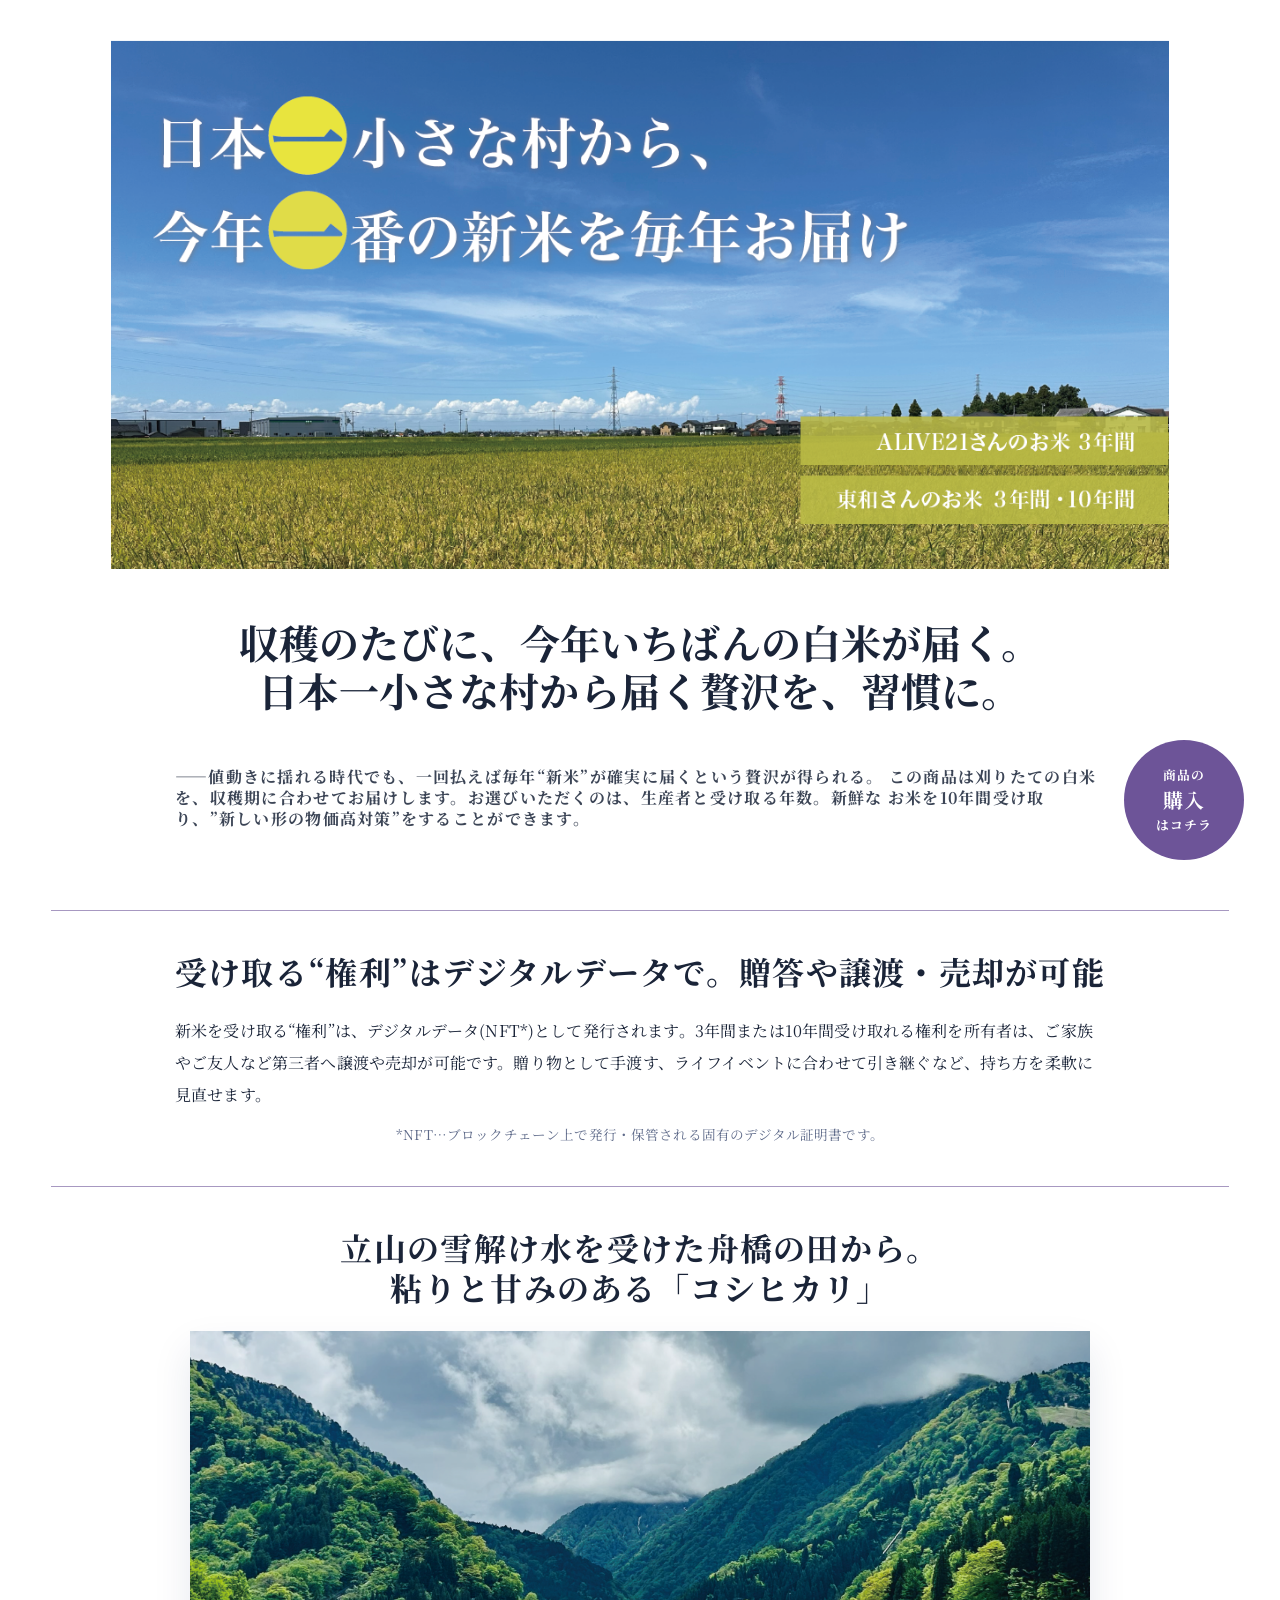
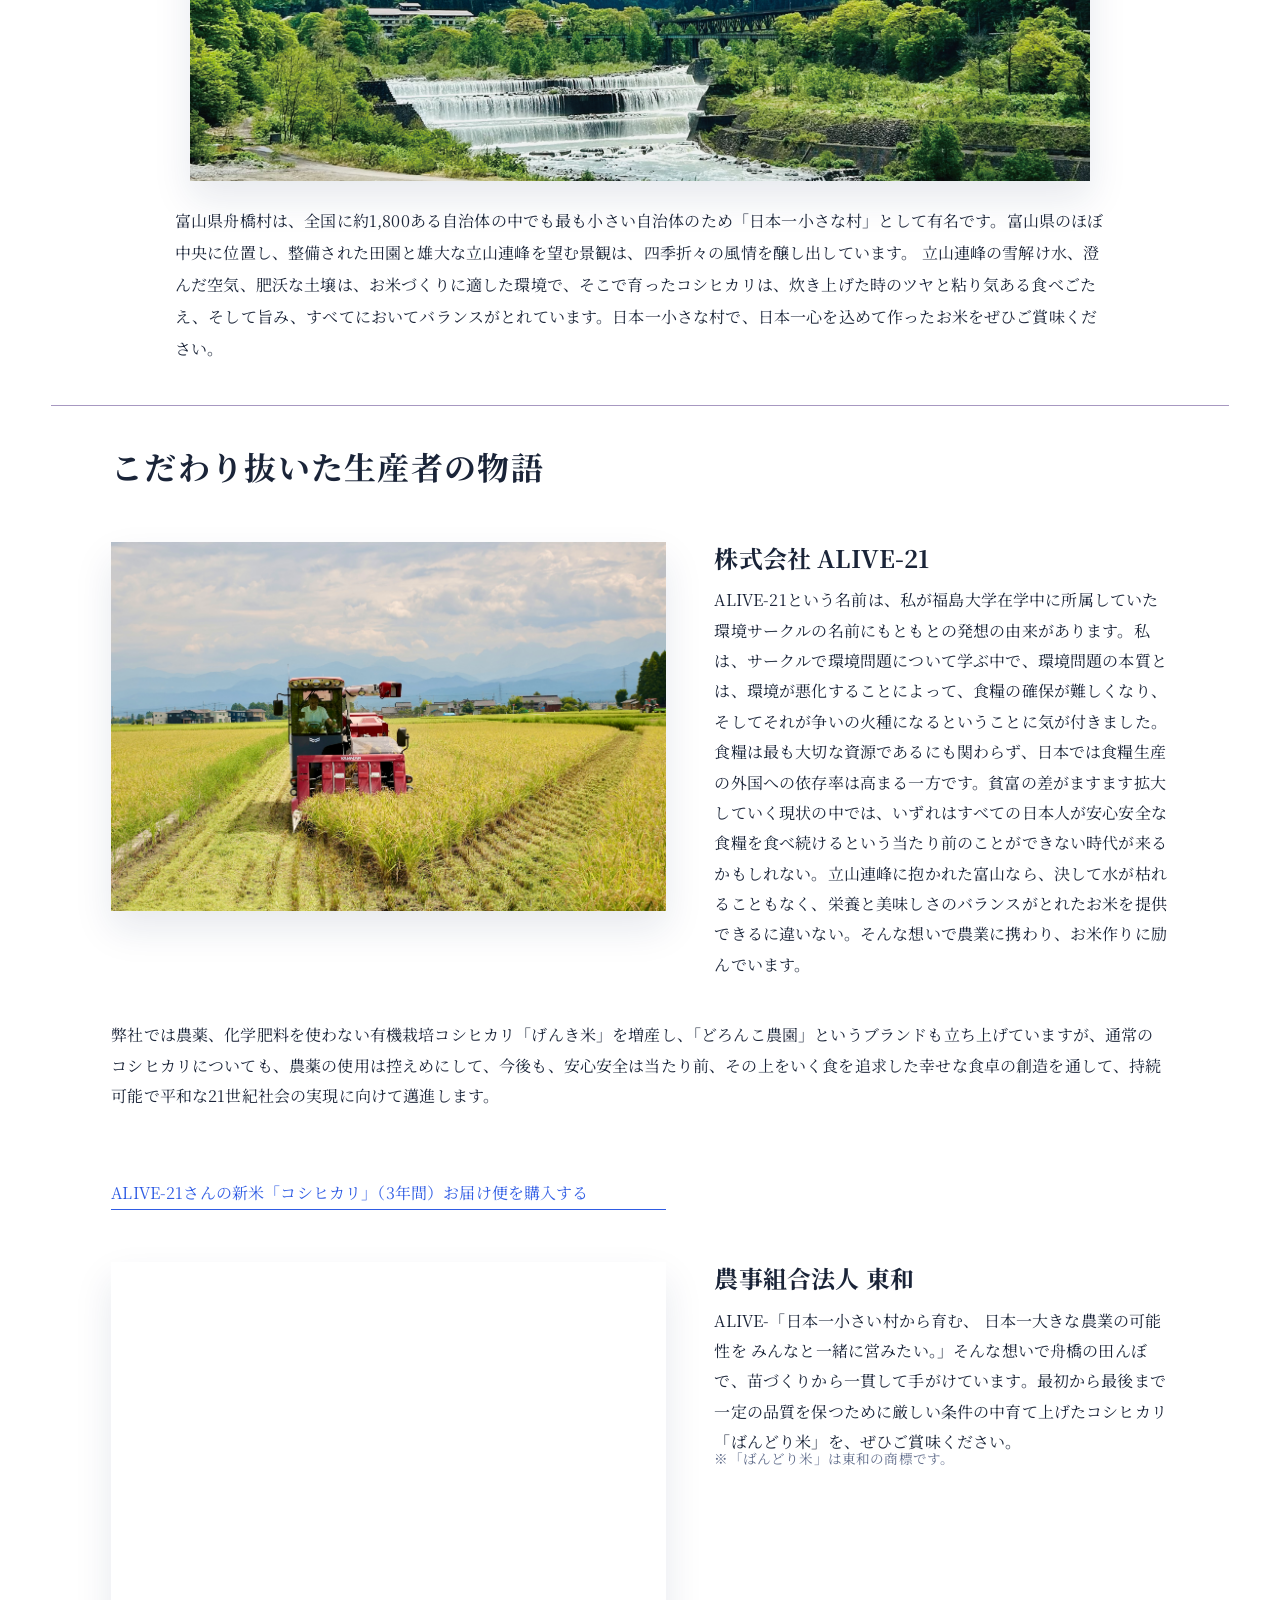
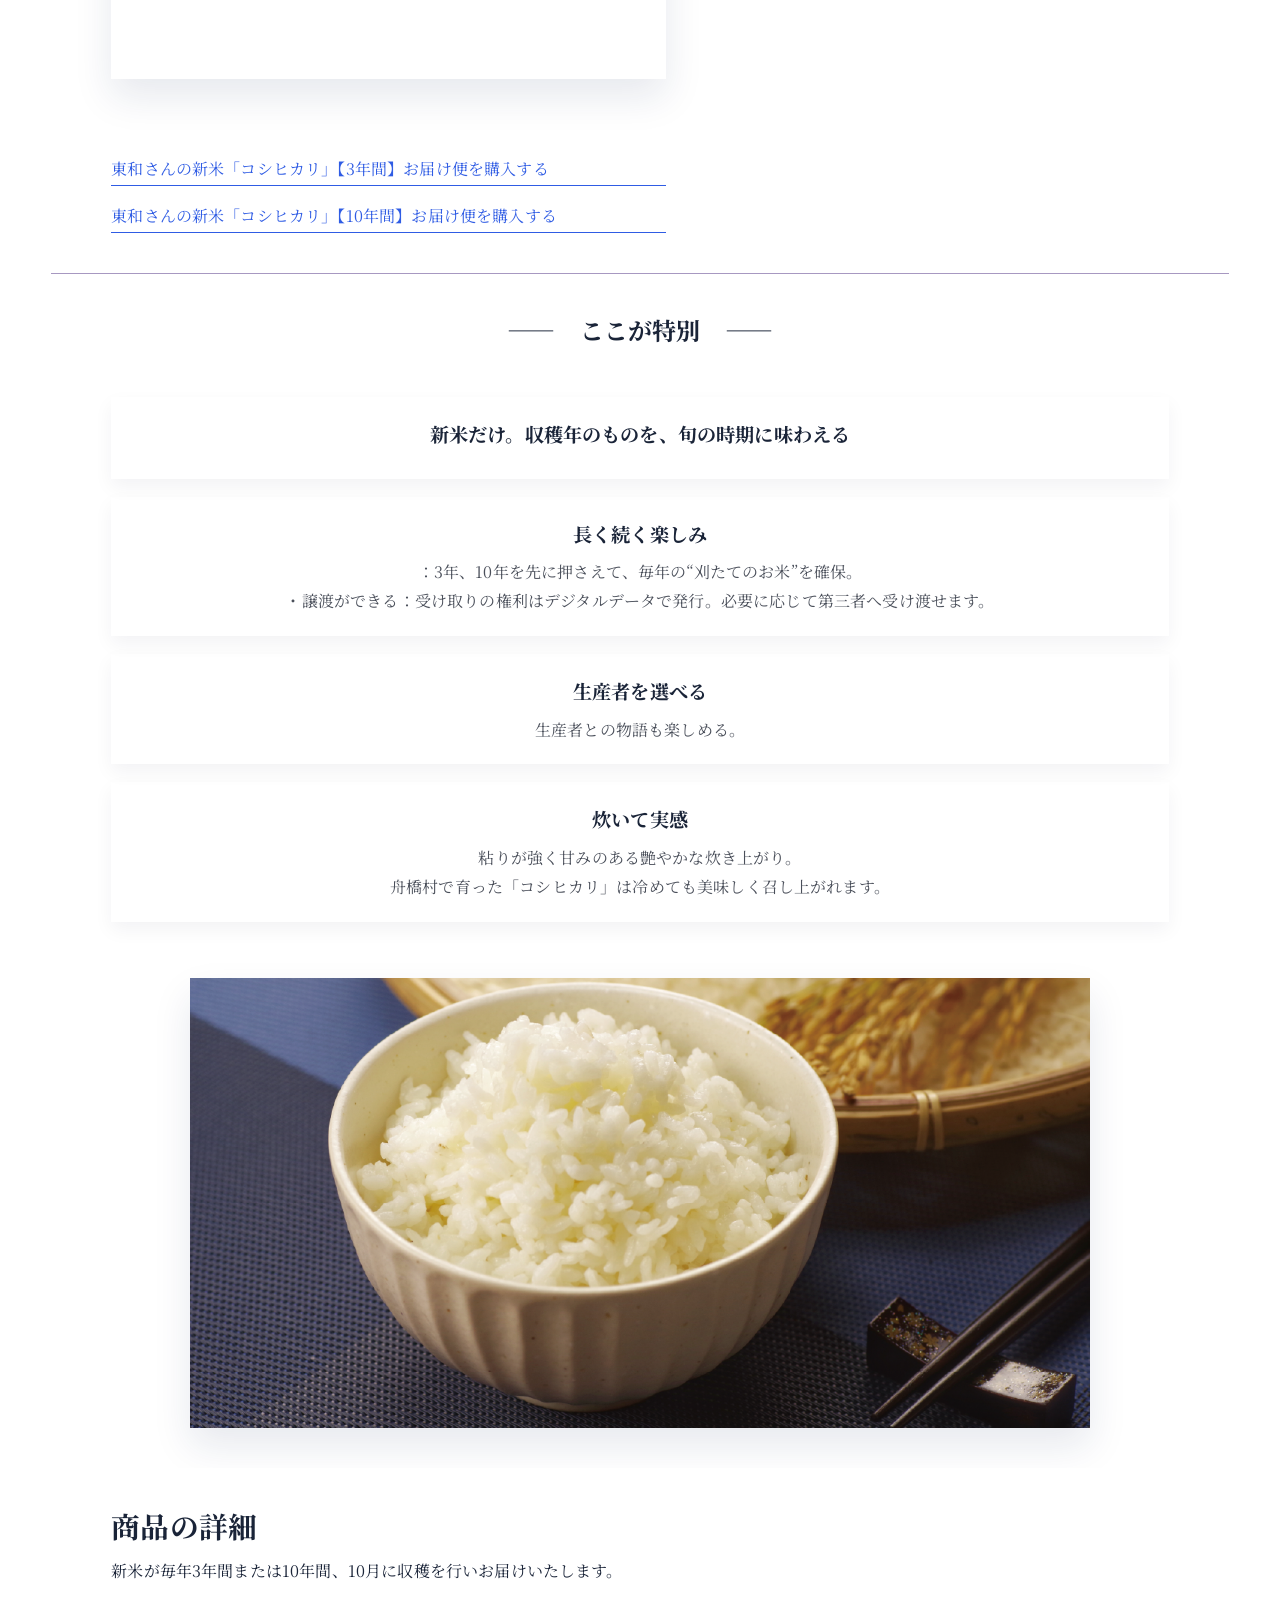
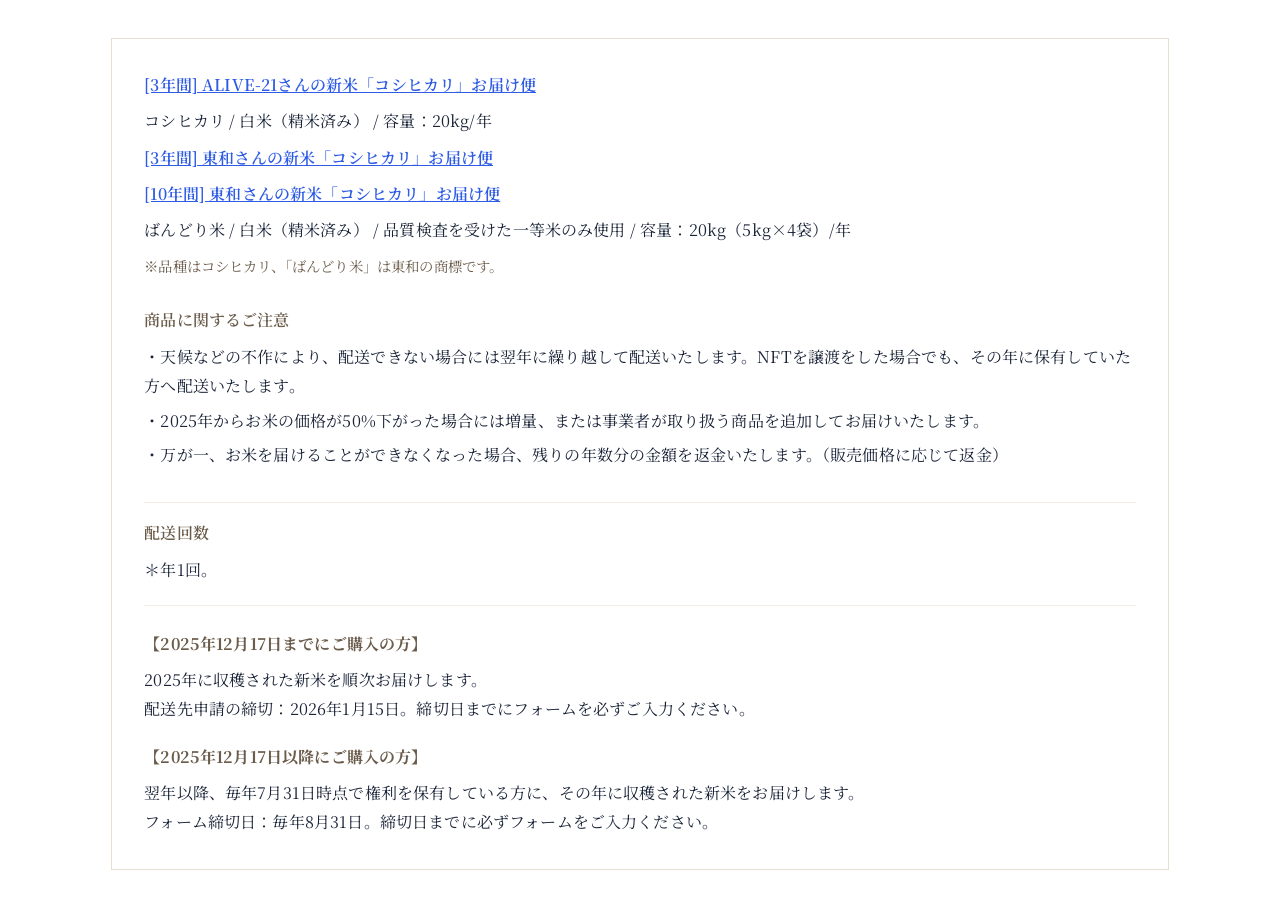
==== index.html @ 54821b7c "minor-change" ====
<!doctype html>
<html lang="ja">
  <head>
    <meta charset="utf-8" />
    <meta name="viewport" content="width=device-width, initial-scale=1" />
    <title>舟橋村-新米の定期配送便</title>
    <meta name="description" content="舟橋村-新米の定期配送便" />
    <link rel="preload" href="./script_funahashi.css" as="style" />
    <link rel="stylesheet" href="./styles_funahashi.css" />
    <link href="https://fonts.googleapis.com/css2?family=Noto+Serif+JP&display=swap" rel="stylesheet" />
    <link rel="icon" href="./assets/images/logo01.png" />
  </head>
  <body class="no-js">

    <main id="top">

      <section id="section-cases" class="section section--mosaic reveal" data-section-title="テキスト" data-reveal>
        <div class="container">
          <article class="mosaic__item mosaic__item--wide reveal" data-reveal>
            <div class="placeholder">
              <img src="./images/funahashi001.png" alt="舞台の心臓部「せり」に乗る、唯一無二の体験" loading="lazy" decoding="async" />
            </div>
            <div class="mosaic__body">
              <h2 class="top__title section__title--center">収穫のたびに、今年いちばんの白米が届く。<br>日本一小さな村から届く贅沢を、習慣に。</h2>
            </div>
          </article>

          <div class="section__head section__head--bridge">
            <h3 class="mosaic__title mosaic__title--left">——値動きに揺れる時代でも、一回払えば毎年“新米”が確実に届くという贅沢が得られる。
              この商品は刈りたての白米を、収穫期に合わせてお届けします。お選びいただくのは、生産者と受け取る年数。新鮮な
              お米を10年間受け取り、”新しい形の物価高対策”をすることができます。</h3>
          </div>

        </div>
      </section>

      <section id="section-heritage" class="section section--heritage reveal" data-section-title="舟橋村-新米の定期配送便" data-reveal>
        <div class="container heritage">
          <h2 class="heritage__title">受け取る“権利”はデジタルデータで。贈答や譲渡・売却が可能</h2>
          <p class="heritage__description">
            新米を受け取る“権利”は、デジタルデータ(NFT*)として発行されます。3年間または10年間受け取れる権利を所有者は、ご家族やご友人など第三者へ譲渡や売却が可能です。贈り物として手渡す、ライフイベントに合わせて引き継ぐなど、持ち方を柔軟に見直せます。
          </p>
          <p class="heritage__note">*NFT…ブロックチェーン上で発行・保管される固有のデジタル証明書です。</p>
        </div>
      </section>

      <section id="section-heritage-experience" class="section section--heritage reveal" data-section-title="舟橋村-新米の定期配送便" data-reveal>
        <div class="container heritage">
          <h2 class="heritage__title">立山の雪解け水を受けた舟橋の田から。<br>粘りと甘みのある「コシヒカリ」</h2>
          <figure class="heritage__figure">
            <img src="./images/funahashi002.png" alt="舟橋村-新米の定期配送便" loading="lazy" decoding="async" />
          </figure>
          <p class="heritage__description">
            富山県舟橋村は、全国に約1,800ある自治体の中でも最も小さい自治体のため「日本一小さな村」として有名です。富山県のほぼ中央に位置し、整備された田園と雄大な立山連峰を望む景観は、四季折々の風情を醸し出しています。
            立山連峰の雪解け水、澄んだ空気、肥沃な土壌は、お米づくりに適した環境で、そこで育ったコシヒカリは、炊き上げた時のツヤと粘り気ある食べごたえ、そして旨み、すべてにおいてバランスがとれています。日本一小さな村で、日本一心を込めて作ったお米をぜひご賞味ください。
          </p>
        </div>
      </section>

      <section id="section-heritage-visual" class="section section--heritage section--heritage-producer reveal" data-section-title="舟橋村-新米の定期配送便" data-reveal>
        <div class="container heritage producer-story">
          <h2 class="heritage__title producer-story__title">こだわり抜いた生産者の物語</h2>
          <div class="producer-story__columns">
            <figure class="producer-story__media">
              <img src="./images/funahashi004.jpg" alt="舟橋村-新米の定期配送便" loading="lazy" decoding="async" />
            </figure>
            <div class="producer-story__aside">
              <h3 class="producer-story__brand">株式会社 ALIVE-21</h3>
              <p class="producer-story__lead">
                ALIVE-21という名前は、私が福島大学在学中に所属していた環境サークルの名前にもともとの発想の由来があります。私は、サークルで環境問題について学ぶ中で、環境問題の本質とは、環境が悪化することによって、食糧の確保が難しくなり、そしてそれが争いの火種になるということに気が付きました。食糧は最も大切な資源であるにも関わらず、日本では食糧生産の外国への依存率は高まる一方です。貧富の差がますます拡大していく現状の中では、いずれはすべての日本人が安心安全な食糧を食べ続けるという当たり前のことができない時代が来るかもしれない。立山連峰に抱かれた富山なら、決して水が枯れることもなく、栄養と美味しさのバランスがとれたお米を提供できるに違いない。そんな想いで農業に携わり、お米作りに励んでいます。
              </p>
            </div>
          </div>
          <p class="producer-story__text">
            弊社では農薬、化学肥料を使わない有機栽培コシヒカリ「げんき米」を増産し、「どろんこ農園」というブランドも立ち上げていますが、通常のコシヒカリについても、農薬の使用は控えめにして、今後も、安心安全は当たり前、その上をいく食を追求した幸せな食卓の創造を通して、持続可能で平和な21世紀社会の実現に向けて邁進します。
          </p>
          <div class="producer-story__actions">
            <a class="producer-story__cta-first" href="#section-purchase">ALIVE-21さんの新米「コシヒカリ」（3年間）お届け便を購入する</a>
          </div>
          <div class="producer-story__columns__second">
            <figure class="producer-story__media">
              <img src="./images/funahashi005.jpg" alt="舟橋村-新米の定期配送便" loading="lazy" decoding="async" />
            </figure>
            <div class="producer-story__aside ">
              <h3 class="producer-story__brand">農事組合法人 東和</h3>
              <p class="producer-story__lead">
                ALIVE-「日本一小さい村から育む、 日本一大きな農業の可能性を みんなと一緒に営みたい。」そんな想いで舟橋の田んぼで、苗づくりから一貫して手がけています。最初から最後まで一定の品質を保つために厳しい条件の中育て上げたコシヒカリ「ばんどり米」を、ぜひご賞味ください。
              </p>
              <p class="producer-story__text heritage__note">※「ばんどり米」は東和の商標です。</p>
            </div>
            <div class="producer-story__actions">
              <a class="producer-story__cta" href="#section-purchase">東和さんの新米「コシヒカリ」【3年間】お届け便を購入する</a>
              <a class="producer-story__cta" href="#section-purchase">東和さんの新米「コシヒカリ」【10年間】お届け便を購入する</a>
            </div>
          </div>
        </div>
        
      </section>

      <section id="section-commentary" class="section section--commentary reveal" data-section-title="スペシャルコメント" data-reveal>
        <div class="container commentary">
          <h3 class="commentary__subtitle">——　ここが特別　——</h3>
          <div class="feature-list">
            <article class="feature-card">
              <h4 class="feature-card__title">新米だけ。収穫年のものを、旬の時期に味わえる</h4>
            </article>
            <article class="feature-card">
              <h4 class="feature-card__title">長く続く楽しみ</h4>
              <p class="feature-card__text">：3年、10年を先に押さえて、毎年の“刈たてのお米”を確保。</p>
              <p class="feature-card__text">・譲渡ができる：受け取りの権利はデジタルデータで発行。必要に応じて第三者へ受け渡せます。</p>
            </article>
            <article class="feature-card">
              <h4 class="feature-card__title">生産者を選べる</h4>
              <p class="feature-card__text">生産者との物語も楽しめる。</p>
            </article>
            <article class="feature-card">
              <h4 class="feature-card__title">炊いて実感</h4>
              <p class="feature-card__text">粘りが強く甘みのある艶やかな炊き上がり。</p>
              <p class="feature-card__text">舟橋村で育った「コシヒカリ」は冷めても美味しく召し上がれます。</p>
            </article>
          </div>
          <div class="commentary__visual">
            <figure class="heritage__figure heritage__figure--centered">
              <img src="./images/funahashi003.png" alt="舟橋村-新米の定期配送便" loading="lazy" decoding="async" />
            </figure>
          </div>
        </div>
      </section>

      <section id="section-details" class="section section--details reveal" data-section-title="商品の詳細" data-reveal>
        <div class="container details">
          <header class="details__header">
            <h2 class="details__title">商品の詳細</h2>
            <p class="details__lead">新米が毎年3年間または10年間、10月に収穫を行いお届けいたします。</p>
          </header>

          <section class="details__panel">
            <div class="details-products__links">
              <a class="details-products__link" href="#section-purchase">[3年間] ALIVE-21さんの新米「コシヒカリ」お届け便</a>
              <p class="details__copy">コシヒカリ / 白米（精米済み） / 容量：20kg/年</p>

              <a class="details-products__link" href="#section-purchase">[3年間] 東和さんの新米「コシヒカリ」お届け便</a>
              <a class="details-products__link" href="#section-purchase">[10年間] 東和さんの新米「コシヒカリ」お届け便</a>
              <p class="details__copy">ばんどり米 / 白米（精米済み） / 品質検査を受けた一等米のみ使用 / 容量：20kg（5kg×4袋）/年</p>
              <p class="details__footnote">※品種はコシヒカリ、「ばんどり米」は東和の商標です。</p>
            </div>


            <div class="details__notes">
              <h3 class="details__subtitle">商品に関するご注意</h3>
              <ul class="details__note-list">
                <li>・天候などの不作により、配送できない場合には翌年に繰り越して配送いたします。NFTを譲渡をした場合でも、その年に保有していた方へ配送いたします。</li>
                <li>・2025年からお米の価格が50%下がった場合には増量、または事業者が取り扱う商品を追加してお届けいたします。</li>
                <li>・万が一、お米を届けることができなくなった場合、残りの年数分の金額を返金いたします。（販売価格に応じて返金）</li>
              </ul>
            </div>

            <div class="details__shipping">
              <h3 class="details__subtitle">配送回数</h3>
              <p class="details__copy">＊年1回。</p>
            </div>

            <div class="details__timelines">
              <article class="details__timeline">
                <h4>【2025年12月17日までにご購入の方】</h4>
                <p class="details__copy">2025年に収穫された新米を順次お届けします。</p>
                <p class="details__copy">配送先申請の締切：2026年1月15日。締切日までにフォームを必ずご入力ください。</p>
              </article>
              <article class="details__timeline">
                <h4>【2025年12月17日以降にご購入の方】</h4>
                <p class="details__copy">翌年以降、毎年7月31日時点で権利を保有している方に、その年に収穫された新米をお届けします。</p>
                <p class="details__copy">フォーム締切日：毎年8月31日。締切日までに必ずフォームをご入力ください。</p>
              </article>
            </div>
          </section>
        </div>
      </section>

      
    </main>

    <a class="purchase-fab" href="#section-purchase" aria-label="購入フォームへ移動">
      <span class="purchase-fab__label">
        <span class="purchase-fab__line">商品の</span>
        <span class="purchase-fab__main">購入</span>
        <span class="purchase-fab__line">はコチラ</span>
      </span>
    </a>


    <script src="./script_funahashi.js" defer></script>
  </body>
</html>
---- styles_funahashi.css ----
:root {
  --font-sans: "Inter", "Noto Sans JP", "Hiragino Kaku Gothic ProN", "Yu Gothic", sans-serif;
  --max-width: min(1180px, 92vw);
  --color-bg: #ffffff;
  --color-surface: #ffffff;
  --color-panel: #edf1ff;
  --color-text: #1a2438;
  --color-muted: #5f6b8a;
  --color-line: #dfe3f4;
  --color-accent: #2f5ce4;
  --color-accent-soft: #e2e9ff;
  /* --radius-lg: 24px;
  --radius-md: 18px;
  --radius-sm: 12px; */
  --shadow-sm: 0 20px 44px rgba(23, 40, 92, 0.08);
  --shadow-xs: 0 10px 24px rgba(23, 40, 92, 0.06);
  --transition: 0.25s ease;
}

* {
  box-sizing: border-box;
}

html,
body {
  height: 100%;
}

body {
  margin: 0;
  font-family: "Noto Serif JP", serif;
  color: var(--color-text);
  background: var(--color-bg);
  letter-spacing: 0.01em;
  line-height: 1.75;
  -webkit-font-smoothing: antialiased;
  -moz-osx-font-smoothing: grayscale;
}

h2 {
  font-size: 2rem;
  line-height: 1.25;
}

.top__title {
  font-size: 2.5rem;
  line-height: 1.2;
  text-align: center;
}

@media (max-width: 640px) {
  h2 {
    font-size: 1.75rem;
  }
  .top__title {
    font-size: 1.75rem;
  }

  .heritage__description {
    font-size: 0.95rem;
  }
}

h3 {
  font-size: 1.25rem;
  line-height: 1.3;
}

a {
  color: inherit;
  text-decoration: none;
}

img {
  max-width: 100%;
  display: block;
}

figure {
  margin: 0;
}

ul {
  margin: 0;
  padding: 0;
  list-style: none;
}

.container {
  width: var(--max-width);
  margin-inline: auto;
  padding-block: 28px;
  padding-inline: clamp(16px, 3vw, 24px);
  background-color: #ffffff;
}

.section--heritage .container {
  display: flex;
  flex-direction: column;
  align-items: center;
  gap: 24px;
  text-align: center;
}

.section--heritage-producer .container {
  align-items: stretch;
  text-align: left;
}

.heritage__title {
  margin: 0;
  font-size: 2rem;
  letter-spacing: 0.04em;
}

.heritage__figure {
  width: min(900px, 100%);
  box-shadow: 0 18px 36px rgba(23, 40, 92, 0.1);
}

.heritage__figure--centered {
  margin-inline: auto;
}

.heritage__figure--small {
  width: min(600px, 100%);
}

.heritage__figure img {
  width: 100%;
}

.heritage__description {
  max-width: 930px;
  margin: 0 auto;
  font-size: 1rem;
  line-height: 2;
  text-align: left;
}

.heritage__note {
  max-width: 780px;
  margin: -12px auto 0;
  font-size: 0.85rem;
  line-height: 1.7;
  color: var(--color-muted);
  text-align: left;
}

.producer-story {
  padding-block: clamp(32px, 5vw, 60px);
}

.producer-story__title {
  margin: 0 0 clamp(18px, 3vw, 32px);
  text-align: left;
}

.producer-story__columns {
  display: grid;
  grid-template-columns: minmax(360px, 0.55fr) minmax(320px, 0.45fr);
  gap: clamp(24px, 4vw, 48px);
  align-items: start;
}
.producer-story__columns__second {
  display: grid;
  grid-template-columns: minmax(360px, 0.55fr) minmax(320px, 0.45fr);
  gap: clamp(24px, 4vw, 48px);
  align-items: start;
  margin-top: 28px;
}

.producer-story__media img {
  width: 100%;
  height: auto;
  object-fit: cover;
  box-shadow: 0 18px 36px rgba(23, 40, 92, 0.1);
}

.producer-story__aside {
  text-align: left;
}

.producer-story__brand {
  margin: 0 0 12px;
  font-size: 1.5rem;
}

.producer-story__lead {
  margin: 0;
  line-height: 1.9;
}

.producer-story__actions {
  display: flex;
  flex-direction: column;
  gap: 12px;
  margin-top: clamp(16px, 4vw, 24px);
}

.producer-story__text {
  line-height: 1.9;
}

.producer-story__cta {
  display: inline-flex;
  gap: 4px;
  align-items: center;
  margin-top: 4px;
  font-size: 1rem;
  color: var(--color-accent);
  border-bottom: 1px solid currentColor;
  padding-bottom: 2px;
  transition: opacity var(--transition);
}
.producer-story__cta-first {
  display: inline-flex;
  gap: 4px;
  width: 52.5%;
  align-items: center;
  margin-top: 4px;
  font-size: 1rem;
  color: var(--color-accent);
  border-bottom: 1px solid currentColor;
  padding-bottom: 2px;
  transition: opacity var(--transition);
}

.producer-story__cta:hover {
  opacity: 0.7;
}


@media (max-width: 640px) {
  .heritage__title {
    font-size: 1.25rem;
  }
  .heritage__title br {
    display: none;
  }
  .producer-story__cta-first{
    width: 100%;
  }
}

@media (max-width: 900px) {
  .producer-story__columns {
    grid-template-columns: 1fr;
  }
  .producer-story__columns__second {
    grid-template-columns: 1fr;
  }

  .producer-story__title {
    margin-bottom: clamp(16px, 4vw, 24px);
  }
}

.section--commentary .container {
  background: #f6f1eb;
}
.commentary-wrap {
  display: flex;
  flex-direction: column;
  gap: clamp(24px, 4vw, 40px);
  padding: clamp(24px, 4vw, 40px);
  margin: 0 auto;
}

.commentary {
  display: flex;
  flex-direction: column;
  gap: 32px;
  padding: 40px 32px;
}

.commentary__highlight,
.commentary__features {
  background-color: #F2F2F2;
}

.commentary__highlight {
  display: grid;
  grid-template-columns: minmax(180px, 260px) 1fr;
  gap: clamp(20px, 4vw, 40px);
  padding: clamp(20px, 4vw, 32px);
  align-items: center;
}

.commentary__media img {
  width: 100%;
  object-fit: cover;
}

.commentary__title {
  margin: 0 0 12px;
  font-size: 1.5rem;
}

.commentary__text {
  margin: 0;
  line-height: 1.9;
}

.commentary__subtitle {
  margin: 0 0 20px;
  font-size: 1.5rem;
  text-align: center;
}

.feature-list {
  display: grid;
  gap: 18px;
}

.feature-card {
  padding: 20px;
  text-align: center;
  box-shadow: 0 8px 18px rgba(19, 29, 51, 0.05);
}

.feature-card__title {
  margin: 0 0 8px;
  font-size: 1.2rem;
}

.feature-card__text {
  margin: 0;
  color: #4a4f5a;
  line-height: 1.8;
}

.feature-note {
  margin: 20px 0 0;
  font-size: 0.9rem;
  color: #666977;
  text-align: center;
}

.commentary__visual {
  display: flex;
  justify-content: center;
  padding-top: clamp(16px, 3vw, 24px);
}

@media (max-width: 768px) {
  .commentary__highlight {
    grid-template-columns: 1fr;
  }
}

.section--details .container {
  background: #fefcf8;
}

.details {
  display: flex;
  flex-direction: column;
  gap: 32px;
  padding: clamp(24px, 4vw, 40px);
}

.details__header {
  padding-bottom: 20px;
}

.details__title {
  margin: 0 0 12px;
  font-size: 1.8rem;
}

.details__lead {
  margin: 0;
  line-height: 1.9;
  color: #1a2438;
}

.details__panel {
  border: 1px solid #e7dfd1;
  padding: clamp(20px, 4vw, 32px);
}

.details-products {
  border: 1px solid #e7dfd1;
  background: #ffffff;
  padding: clamp(16px, 3vw, 28px);
  display: flex;
  flex-direction: column;
  gap: 16px;
}

.details-products__links {
  display: flex;
  flex-direction: column;
  gap: 8px;
}

.details-products__link {
  color: var(--color-accent);
  font-weight: 600;
  text-decoration: underline;
}

.details-products__meta {
  display: flex;
  flex-direction: column;
  gap: 4px;
  line-height: 1.8;
}

.details__copy {
  margin: 0;
  color: #1a2438;
  line-height: 1.8;
}

.details__footnote {
  margin: 0;
  font-size: 0.9rem;
  color: #6b5c4b;
}

.details-list {
  margin: 0;
  padding: 0;
  display: flex;
  flex-direction: column;
  gap: 12px;
}

.details-list__row {
  display: grid;
  grid-template-columns: 180px 1fr;
  gap: 16px;
  padding-bottom: 12px;
  border-bottom: 1px solid #f3ede3;
}

.details-list__row:last-child {
  border-bottom: none;
  padding-bottom: 0;
}

.details-list__row dt {
  font-weight: 600;
  color: #6b5c4b;
}

.details-list__row dd {
  margin: 0;
  line-height: 1.8;
}

.details__notes {
  padding: clamp(20px, 4vw, 32px) 0;
}



.details__subtitle {
  margin: 0 0 12px;
  font-size: 1rem;
  font-weight: 600;
  color: #6b5c4b;
}

.details__note-list {
  margin: 0;
  color: #1a2438;
  line-height: 1.8;
}

.details__note-list li + li {
  margin-top: 6px;
}

.details__shipping {
  padding: clamp(12px, 3vw, 20px) 0;
  border-top: 1px solid #f3ede3;
}

.details__timelines {
  display: flex;
  flex-direction: column;
  gap: 20px;
  border-top: 1px solid #f3ede3;
  padding-top: clamp(16px, 3vw, 24px);
}



.details__timeline h4 {
  margin: 0 0 8px;
  font-size: 1rem;
  color: #6b5c4b;
}

@media (max-width: 640px) {
  .details-list__row {
    grid-template-columns: 1fr;
  }

  .commentary__title {
    font-size: 1.25rem;
  }
}

.sr-only {
  position: absolute;
  width: 1px;
  height: 1px;
  padding: 0;
  margin: -1px;
  overflow: hidden;
  clip: rect(0, 0, 0, 0);
  border: 0;
}

/* Header */
.site-header {
  position: static;
  z-index: 40;
}

.fh-header {
  position: relative;
  display: flex;
  justify-content: center;
  align-items: stretch;
  background: #ffffff;
  border-bottom: 1px solid rgba(109, 84, 152, 0.6);
  height: 116px;
  padding-block: 0;
  overflow: hidden;
}

.fh-header__decor {
  position: absolute;
  top: 0;
  bottom: 0;
  width: clamp(120px, 18vw, 220px);
  background: url("./images/TOP-pc.png") center / cover no-repeat;
  pointer-events: none;
  z-index: 0;
}

.fh-header__decor--left {
  left: 0;
  background: linear-gradient(to right, #ffffff 0%, rgba(255, 255, 255, 0) 68%), url("./images/TOP-pc.png") center / cover no-repeat;
}

.fh-header__decor--right {
  right: 0;
  transform: scaleX(-1);
}

.fh-header__inner {
  position: relative;
  z-index: 1;
  width: min(960px, 92vw);
  background: #ffffff;
  display: flex;
  flex-direction: column;
  align-items: center;
  justify-content: space-between;
  gap: 12px;
  /* padding: 18px clamp(32px, 6vw, 72px); */
}

.fh-header__top {
  width: 100%;
  display: grid;
  grid-template-columns: minmax(44px, 1fr) auto minmax(44px, 1fr);
  align-items: center;
  gap: 18px;
}

.fh-header__search {
  justify-self: start;
  width: 44px;
  height: 44px;
  border: none;
  border-radius: 50%;
  background: transparent;
  display: inline-flex;
  align-items: center;
  justify-content: center;
  cursor: pointer;
  transition: background 0.3s ease;
}

.fh-header__search:hover,
.fh-header__search:focus-visible {
  background: rgba(19, 29, 51, 0.08);
}

.fh-header__search-icon {
  width: 20px;
  height: 20px;
  fill: #131d33;
}

.fh-header__brand {
  justify-self: center;
  text-decoration: none;
}

.fh-header__brand-text {
  font-family: "Playfair Display", "Times New Roman", serif;
  font-size: clamp(24px, 4vw, 36px);
  letter-spacing: 0.18em;
  color: #131d33;
}

.fh-header__actions {
  justify-self: end;
  display: inline-flex;
  align-items: center;
  gap: clamp(18px, 4vw, 32px);
  font-size: 14px;
  color: rgba(19, 29, 51, 0.8);
}

.fh-header__action {
  display: inline-flex;
  align-items: center;
  gap: 8px;
  position: relative;
  transition: color 0.3s ease;
}

.fh-header__action:hover,
.fh-header__action:focus-visible {
  color: #131d33;
}

.fh-header__icon {
  width: 18px;
  height: 18px;
  display: inline-flex;
  align-items: center;
  justify-content: center;
  font-size: 14px;
  line-height: 1;
  fill: currentColor;
}

.fh-header__nav {
  width: 100%;
  display: flex;
  justify-content: center;
  align-items: center;
  gap: clamp(24px, 5vw, 48px);
  font-size: 14px;
  letter-spacing: 0.12em;
}

.fh-header__link {
  position: relative;
  padding-block: 4px;
  color: rgba(19, 29, 51, 0.75);
  transition: color 0.3s ease;
}

.fh-header__link::after {
  content: "";
  position: absolute;
  left: 0;
  bottom: 0;
  width: 100%;
  height: 1px;
  background: currentColor;
  transform: scaleX(0);
  transform-origin: center;
  transition: transform 0.3s ease;
}

.fh-header__link:hover,
.fh-header__link:focus-visible {
  color: #131d33;
}

.fh-header__link:hover::after,
.fh-header__link:focus-visible::after {
  transform: scaleX(1);
}

@media (max-width: 960px) {
  .fh-header__decor {
    width: clamp(96px, 20vw, 160px);
  }
}

@media (max-width: 768px) {
  .fh-header {
    height: auto;
    padding-block: 12px;
  }

  .fh-header__decor {
    display: none;
  }

  .fh-header__inner {
    width: min(100%, 94vw);
    padding: 16px 20px;
    gap: 12px;
  }

  .fh-header__top {
    grid-template-columns: auto 1fr;
    grid-template-rows: auto auto;
    row-gap: 12px;
  }

  .fh-header__brand {
    grid-column: 1 / -1;
    justify-self: center;
  }

  .fh-header__actions {
    justify-self: end;
    gap: 12px;
    font-size: 13px;
  }

  .fh-header__nav {
    flex-wrap: wrap;
    gap: 16px;
    font-size: 13px;
  }
}

/* Hero */
.hero {
  background: var(--color-surface);
  border-bottom: 1px solid rgba(109, 84, 152, 0.6);
}

.hero__inner {
  display: grid;
  gap: clamp(32px, 7vw, 64px);
  align-items: center;
  grid-template-columns: repeat(auto-fit, minmax(280px, 1fr));
  padding-block: clamp(72px, 18vw, 124px);
}

.hero__media {
  margin: 0;
  display: flex;
  justify-content: center;
}

.hero__media img {
  width: min(100%, 420px);
  aspect-ratio: 1;
  object-fit: cover;
  border-radius: var(--radius-lg);
  box-shadow: var(--shadow-sm);
  background: #fff;
}

.hero__content {
  max-width: 520px;
  display: grid;
  gap: 20px;
  align-content: start;
  justify-items: start;
}

.hero__eyebrow {
  display: inline-flex;
  align-items: center;
  gap: 6px;
  width: max-content;
  padding: 6px 14px;
  border-radius: 999px;
  background: rgba(47, 92, 228, 0.12);
  color: var(--color-accent);
  font-weight: 600;
  font-size: 12px;
  letter-spacing: 0.1em;
}

.hero__title {
  margin: 0;
  font-size: clamp(34px, 5.6vw, 48px);
  line-height: 1.18;
  font-weight: 700;
  letter-spacing: -0.01em;
}

.hero__price {
  display: flex;
  flex-wrap: wrap;
  align-items: baseline;
  gap: 10px;
  margin: 0;
  font-weight: 700;
  font-size: clamp(22px, 4vw, 30px);
}

.hero__price-label {
  font-size: 14px;
  font-weight: 600;
  letter-spacing: 0.08em;
  color: var(--color-muted);
}

.hero__price-value {
  color: var(--color-accent);
}

.hero__lead {
  margin: 0;
  max-width: 540px;
  color: var(--color-muted);
  font-size: clamp(16px, 2.2vw, 18px);
}

.hero__actions {
  display: flex;
  flex-wrap: wrap;
  align-items: center;
  gap: 12px;
}

/* Sub navigation */
.subnav {
  background: transparent;
  border-bottom: 1px solid rgba(109, 84, 152, 0.6);
}

.subnav__inner {
  display: flex;
  flex-wrap: wrap;
  justify-content: center;
  align-items: center;
  gap: clamp(10px, 3vw, 16px);
  padding-block: clamp(16px, 4vw, 22px);
}

.subnav__item {
  display: inline-flex;
  justify-content: center;
  align-items: center;
  flex: 0 1 clamp(120px, 20vw, 200px);
  padding: 10px 20px;
  border-radius: 999px;
  border: 1px solid rgba(47, 92, 228, 0.12);
  background: #fff;
  color: var(--color-muted);
  font-weight: 600;
  text-decoration: none;
  cursor: pointer;
  transition: background var(--transition), color var(--transition), border var(--transition), box-shadow var(--transition);
}

.subnav__item:hover {
  border-color: rgba(47, 92, 228, 0.4);
}

.subnav__item.is-active {
  background: var(--color-accent);
  border-color: var(--color-accent);
  color: #fff;
  box-shadow: 0 12px 24px rgba(47, 92, 228, 0.22);
}

/* Sections */
.section {
  position: relative;
  padding-block: clamp(64px, 12vw);
  --section-marker-left: clamp(32px, 10vw, 120px);
}

.section > .container {
  position: relative;
  padding-block: clamp(16px, 6vw, 40px);
  padding-left: clamp(16px, 6vw, 60px);
  padding-right: clamp(16px, 6vw, 60px);
  background-color: #fff;
}

.section:not(:last-of-type) > .container {
  border-bottom: 1px solid rgba(109, 84, 152, 0.6);
}

.section--purchase {
  background: linear-gradient(135deg, #6d4fc7 0%, #302868 100%);
  color: #fff;
}

.section--purchase > .container {
  background: transparent;
  padding-block: clamp(48px, 10vw, 80px);
  padding-inline: clamp(20px, 6vw, 48px);
}

.section--purchase:not(:last-of-type) > .container {
  border-bottom: none;
}

.section--purchase[data-section-title] > .container::before {
  display: none;
}

.purchase-intro {
  text-align: center;
  display: grid;
  gap: 16px;
  max-width: 720px;
  margin: 0 auto clamp(32px, 6vw, 48px);
}

.purchase-intro__title {
  margin: 0;
  font-size: 1.25rem;
  letter-spacing: 0.08em;
  line-height: 1.6;
}

.purchase-intro__lead {
  margin: 0;
  font-size: 0.85rem;
  line-height: 1.8;
  color: rgba(255, 255, 255, 0.85);
}

.section[data-section-title] > .container::before {
  content: attr(data-section-title);
  position: absolute;
  left: var(--section-marker-left);
  top: clamp(0px, 2vw, 12px);
  transform: translate(-50%, -130%);
  color: rgba(26, 36, 56, 0.45);
  font-size: 12px;
  font-weight: 600;
  letter-spacing: 0.08em;
  white-space: nowrap;
  pointer-events: none;
}

.section::before {
  content: none;
  display: none;
}

.section:not(:last-of-type)::after {
  content: none;
  display: none;
}

.section__head {
  display: grid;
  gap: 4px;
  margin-bottom: clamp(20px, 5vw, 24px);
}

.section__eyebrow {
  color: var(--color-muted);
  font-size: 13px;
  font-weight: 600;
  letter-spacing: 0.08em;
}

.section__title {
  margin: 0;
  font-size: 2rem;
  line-height: 1.25;
}

@media (max-width: 640px) {
  .section__title {
    font-size: 1.5rem;
  }
}

.section__title--center {
  text-align: center;
  width: 100%;
}

.section__head--bridge {
  margin-top: clamp(12px, 8vw, 20px);
  margin-bottom: clamp(20px, 7vw, 40px);
  text-align: center;
}

.section__head--notop {
  margin-top: 0;
}

.mosaic__title--center {
  text-align: center;
  width: 100%;
}

.mosaic__title--left {
  text-align: left;
  font-size: 1rem;
  letter-spacing: 0.08em;
  color: rgba(26, 36, 56, 0.85);
  max-width: 930px;
  margin: 0 auto;
}
.mosaic__text--left {
  text-align: left;
}

/* Story Grid */
.section--story .story-grid {
  display: grid;
  grid-template-columns: repeat(12, minmax(0, 1fr));
  column-gap: clamp(20px, 4vw, 32px);
  row-gap: clamp(32px, 6vw, 48px);
  grid-template-areas:
    "primary primary primary primary primary primary primary primary primary primary primary primary"
    "secondary secondary secondary secondary secondary secondary feature feature feature feature feature feature";
}

.story-grid__cluster {
  display: grid;
  align-content: start;
}

.story-grid__cluster--primary {
  grid-area: primary;
  grid-template-columns: repeat(12, minmax(0, 1fr));
  column-gap: clamp(12px, 3vw, 24px);
  row-gap: 12px;
  grid-template-areas:
    "hero hero hero hero hero hero copy copy copy copy copy copy"
    "thumbs thumbs thumbs thumbs thumbs thumbs copy copy copy copy copy copy";
}

.story-grid__cluster--secondary {
  grid-area: secondary;
  grid-template-columns: repeat(6, minmax(0, 1fr));
  column-gap: clamp(12px, 3vw, 24px);
  row-gap: clamp(12px, 3vw, 24px);
}

.story-grid__media {
  position: relative;
  border-radius: var(--radius-sm);
  overflow: hidden;
  background: linear-gradient(145deg, #eaedf7, #f7f8fe);
  box-shadow: inset 0 0 0 1px rgba(47, 92, 228, 0.05);
}

.story-grid__media img {
  width: 100%;
  height: 100%;
  object-fit: cover;
  display: block;
}

.story-grid__media--hero {
  grid-area: hero;
  aspect-ratio: 16 / 9;
}

.story-grid__thumbs {
  grid-area: thumbs;
  display: grid;
  grid-template-columns: repeat(2, minmax(0, 1fr));
  gap: clamp(12px, 2.5vw, 20px);
}

.story-grid__media--thumb {
  aspect-ratio: 2 / 1;
}

.story-grid__copy {
  display: grid;
  gap: clamp(12px, 3vw, 20px);
  align-content: start;
  color: #2b2b2b;
}

.story-grid__copy--primary {
  grid-area: copy;
}

.story-grid__copy--secondary {
  grid-area: auto;
  grid-column: 1 / -1;
}

.story-grid__heading {
  margin: 0;
  font-size: 1.25rem;
  letter-spacing: 0.06em;
  font-weight: 700;
  color: rgba(26, 36, 56, 0.9);
}

.story-grid__text {
  margin: 0;
  color: #2b2b2b;
  font-size: 15px;
  line-height: 1.8;
}

.story-grid__media--feature {
  grid-area: feature;
  aspect-ratio: 16 / 10;
}

@media (max-width: 960px) {
  .section--story .story-grid {
    grid-template-columns: repeat(6, minmax(0, 1fr));
    grid-template-areas:
      "primary primary primary primary primary primary"
      "feature feature feature feature feature feature"
      "secondary secondary secondary secondary secondary secondary";
    row-gap: clamp(28px, 8vw, 40px);
  }

  .story-grid__cluster--primary {
    grid-template-columns: repeat(6, minmax(0, 1fr));
    grid-template-areas:
      "hero hero hero hero hero hero"
      "copy copy copy copy copy copy"
      "thumbs thumbs thumbs thumbs thumbs thumbs";
    column-gap: clamp(12px, 4vw, 24px);
  }

  .story-grid__thumbs {
    grid-template-columns: repeat(auto-fit, minmax(160px, 1fr));
  }
}

@media (max-width: 640px) {
  .section--story .story-grid {
    grid-template-columns: 1fr;
    grid-template-areas:
      "primary"
      "feature"
      "secondary";
    row-gap: clamp(24px, 10vw, 36px);
  }

  .story-grid__cluster--primary {
    grid-template-columns: 1fr;
    grid-template-areas:
      "hero"
      "copy"
      "thumbs";
  }

  .story-grid__thumbs {
    grid-template-columns: repeat(2, minmax(0, 1fr));
  }

  .story-grid__cluster--secondary {
    grid-template-columns: 1fr;
  }
}

/* Cards */
.card-grid {
  display: grid;
  gap: clamp(16px, 4vw, 28px);
}


.card-grid--two {
  grid-template-columns: repeat(2, minmax(0, 1fr));
}


.card {
  display: grid;
  gap: 16px;
  /* padding: clamp(20px, 3.2vw, 28px); */
  /* 画像が枠の中に最大限表示されるようにPadingを削除 20251011*/
  border-radius: var(--radius-md);
  border: none;
  background: transparent;
  box-shadow: none;
  transition: transform var(--transition), box-shadow var(--transition);
}

.card:hover {
  transform: translateY(-6px);
  box-shadow: 0 18px 48px rgba(23, 40, 92, 0.12);
}

.card__media {
  width: 100%;
  border-radius: var(--radius-sm);
  overflow: hidden;
  background: linear-gradient(135deg, #e4e8f8, #f5f7fd);
  position: relative;
}

.card__media img {
  width: 100%;
  height: 100%;
  object-fit: cover;
  display: block;
  border-radius: inherit;
}

.card__media::after,
.card__media::before {
  position: absolute;
  inset: 0;
  opacity: 0;
  transition: opacity 0.3s ease;
  pointer-events: none;
}

.card__media::after {
  content: "";
  background: rgba(43, 43, 43, 0.65);
  z-index: 1;
  border-radius: inherit;
}

.card__media::before {
  content: "むかわ町\A町長プレゼンテーション";
  z-index: 2;
  display: flex;
  align-items: center;
  justify-content: center;
  text-align: center;
  color: #fff;
  padding: 24px;
  font-size: 16px;
  line-height: 1.6;
  white-space: pre-line;
}

.card__media:hover::after,
.card__media:hover::before,
.card:focus-within .card__media::after,
.card:focus-within .card__media::before {
  opacity: 1;
}

.placeholder--wide {
  aspect-ratio: 16 / 10;
}

.card__title {
  margin: 0;
  font-size: 20px;
  font-weight: 700;
}

.card__text {
  margin: 0;
  color: var(--color-muted);
}

/* Mosaic */
.mosaic {
  display: grid;
  gap: clamp(18px, 4vw, 28px);
}

.mosaic--a {
  grid-template-columns: repeat(2, minmax(0, 1fr));
  grid-auto-flow: row;
}

.mosaic--b {
  grid-template-columns: repeat(auto-fit, minmax(280px, 1fr));
  grid-auto-flow: dense;
}

.mosaic__item {
  display: grid;
  gap: 16px;
  /* padding: clamp(20px, 3.2vw, 28px); */
  /* 画像が枠の中に最大限表示されるようにPadingを削除 20251011*/
  border: none;
  background: transparent;
  transition: transform var(--transition);
}

.mosaic__visual {
  display: flex;
  align-items: center;
  justify-content: center;
}

.mosaic__visual > * {
  width: 100%;
}

/* .mosaic__item:hover {
  transform: translateY(-6px);
  box-shadow: 0 18px 48px rgba(23, 40, 92, 0.1);
} */
 /* ホバー時のアニメーションを削除-アニメーションが単一で鬱陶しいため 20251011*/

.mosaic__item--wide {
  grid-column: span 2;
}

@media (max-width: 720px) {
  .mosaic__item--wide {
    grid-column: span 1;
  }
}

.mosaic__title {
  margin: 0 auto;
  font-size: 1rem;
  font-weight: 700;
}

.mosaic__title.mosaic__title--left {
  font-size: 1rem;
}

.mosaic__text {
  margin: 0;
  color: #2b2b2b;
}

.mosaic__body {
  display: grid;
  gap: 14px;
}

.mosaic__split {
  display: grid;
  gap: 12px;
  grid-template-columns: repeat(auto-fit, minmax(120px, 1fr));
}

.placeholder {
  width: 100%;
  border-radius: var(--radius-sm);
  aspect-ratio: 16 / 8;
  overflow: hidden;
  position: relative;
}

.placeholder img {
  width: 100%;
  height: 100%;
  object-fit: cover;
  display: block;
}

.mosaic__item--columns .placeholder:first-child {
  aspect-ratio: 16 / 10;
}

.mosaic__item--columns .mosaic__split .placeholder {
  aspect-ratio: 4 / 3;
}

.offer-grid {
  margin-top: clamp(24px, 5vw, 40px);
  display: grid;
  grid-template-columns: repeat(12, minmax(0, 1fr));
  gap: clamp(20px, 4vw, 32px);
}

.offer-panel {
  background: #ffffff;
  border: 1px solid #d1d3d4;
  border-radius: var(--radius-md);
  padding: clamp(10px, 3vw, 10px);
  display: grid;
  gap: clamp(12px, 3vw, 20px);
  align-content: start;
}

.offer-panel--pricing {
  grid-column: span 4;
}

.offer-panel--details {
  grid-column: span 8;
}

.offer-panel__header {
  display: grid;
  gap: 6px;
}

.offer-panel__title {
  margin: 0;
  font-size: 1.25rem;
  letter-spacing: 0.06em;
  font-weight: 700;
  color: rgba(26, 36, 56, 0.9);
}

.offer-panel__subtitle {
  margin: 0;
  font-size: 0.95rem;
  color: rgba(26, 36, 56, 0.6);
  letter-spacing: 0.08em;
  text-transform: uppercase;
}

.offer-panel__price {
  margin: 0;
  display: flex;
  flex-wrap: wrap;
  align-items: baseline;
  gap: 8px;
  color: #1a2438;
}

.offer-panel__price-value {
  font-size: clamp(1.25rem, 4vw, 2rem);
  font-weight: 700;
  letter-spacing: 0.06em;
}

.offer-panel__price-note {
  font-size: 0.95rem;
}

.offer-panel__meta {
  margin: 0;
  font-size: 0.95rem;
  color: rgba(26, 36, 56, 0.85);
}

.offer-list {
  margin: 0;
  display: grid;
  gap: clamp(6px, 3vw, 12px);
}

.offer-list__item {
  display: grid;
  gap: 6px;
}

.offer-list__item dt {
  font-weight: 700;
  font-size: 0.95rem;
  letter-spacing: 0.04em;
  color: rgba(26, 36, 56, 0.85);
}

.offer-list__item dd {
  margin: 0;
  color: #2b2b2b;
  line-height: 1.8;
  font-size: 0.98rem;
}

.offer-notes {
  margin-top: clamp(20px, 4vw, 32px);
  padding: clamp(20px, 3vw, 28px);
  border: 1px solid #d1d3d4;
  border-radius: var(--radius-md);
  background: #f1f2f4;
  display: grid;
  gap: 12px;
}

.offer-notes__list {
  margin: 0;
  padding-left: 1.2em;
  display: grid;
  gap: 8px;
}

.offer-notes__item {
  font-size: 0.96rem;
  color: rgba(26, 36, 56, 0.82);
  line-height: 1.7;
}

.offer-panel__title + .offer-notes__list {
  margin-top: 4px;
}

.flow-diagram {
  margin-top: clamp(32px, 6vw, 56px);
  padding-top: clamp(20px, 4vw, 28px);
  border-top: 1px solid rgba(47, 92, 228, 0.12);
  display: grid;
  gap: clamp(20px, 4vw, 32px);
}

.flow-diagram__header {
  display: flex;
  flex-wrap: wrap;
  align-items: baseline;
  gap: 12px;
}

.flow-diagram__title {
  margin: 0;
  font-size: 1.25rem;
  font-weight: 700;
  letter-spacing: 0.06em;
  color: rgba(26, 36, 56, 0.9);
}

.flow-diagram__summary {
  margin: 0;
  font-size: 1rem;
  color: rgba(26, 36, 56, 0.65);
  letter-spacing: 0.04em;
}

.flow-steps {
  margin: 0;
  padding: 0;
  list-style: none;
  display: flex;
  gap: clamp(20px, 4vw, 32px);
}

.flow-step {
  flex: 1 1 0;
  position: relative;
  display: flex;
  flex-direction: column;
  gap: 12px;
  align-items: center;
  text-align: center;
  padding-inline: clamp(8px, 2vw, 12px);
}

.flow-step__icon {
  width: clamp(96px, 18vw, 128px);
  aspect-ratio: 1;
  border-radius: 50%;
  background: rgba(109, 84, 152, 0.12);
  display: flex;
  align-items: center;
  justify-content: center;
  color: #6d5498;
}

.flow-step__icon svg {
  width: clamp(48px, 10vw, 72px);
  height: auto;
}

.flow-step__title {
  margin: 0;
  font-weight: 700;
  font-size: 1rem;
  letter-spacing: 0.04em;
  color: #6d5498;
  min-height: 3rem;
  display: flex;
  align-items: flex-start;
  justify-content: center;
  width: 100%;
  text-align: center;
}

.flow-step__text {
  margin: 0;
  font-size: 0.95rem;
  color: rgba(26, 36, 56, 0.8);
  line-height: 1.7;
}

.flow-step__arrow {
  position: absolute;
  top: 50%;
  right: calc(-1 * clamp(16px, 3vw, 28px));
  width: clamp(20px, 4vw, 28px);
  height: clamp(20px, 4vw, 28px);
  border-right: 2px solid rgba(109, 84, 152, 0.6);
  border-bottom: 2px solid rgba(109, 84, 152, 0.6);
  transform: translate(50%, -50%) rotate(-45deg);
}

.flow-step:last-child .flow-step__arrow {
  display: none;
}

.flow-diagram__note {
  margin: 0;
  font-size: 0.95rem;
  color: rgba(26, 36, 56, 0.66);
}

.policy-grid {
  display: grid;
  grid-template-columns: 1fr;
  gap: clamp(20px, 5vw, 36px);
}

.policy-card {
  background: #ffffff;
  border: 1px solid #d1d3d4;
  border-radius: var(--radius-md);
  padding: clamp(16px, 3vw, 24px);
  display: grid;
  gap: clamp(16px, 4vw, 24px);
}

.policy-card__title {
  margin: 0;
  font-size: 1.25rem;
  font-weight: 700;
  letter-spacing: 0.05em;
  color: rgba(26, 36, 56, 0.9);
}

.policy-card__list {
  margin: 0;
  padding-left: 1.2em;
  display: grid;
  gap: 10px;
  color: rgba(26, 36, 56, 0.82);
  font-size: 0.98rem;
  line-height: 1.7;
}

.section--faq .section__head {
  margin-bottom: clamp(28px, 6vw, 44px);
}

.faq-list {
  margin: 0;
  display: grid;
  gap: clamp(18px, 4vw, 26px);
}

.faq-item {
  padding: clamp(16px, 4vw, 24px);
  border: 1px solid #d1d3d4;
  border-radius: var(--radius-md);
  background: #ffffff;
  display: grid;
  gap: 8px;
}

.faq-item__question {
  margin: 0;
  font-weight: 700;
  color: rgba(26, 36, 56, 0.95);
  letter-spacing: 0.04em;
}

.faq-item__answer {
  margin: 0;
  color: rgba(26, 36, 56, 0.8);
  line-height: 1.75;
}

.summary-card {
  display: grid;
  grid-template-columns: minmax(0, 420px) minmax(0, 1fr);
  gap: clamp(24px, 5vw, 40px);
  align-items: center;
  background: #ffffff;
  border: 1px solid rgba(26, 36, 56, 0.08);
  padding: clamp(12px, 5vw, 20px);
}

.summary-card__media {
  margin: 0;
  display: flex;
  align-items: center;
  justify-content: center;
}

.summary-card__media img {
  width: min(100%, 320px);
  height: auto;
  object-fit: contain;
}

.summary-card__body {
  display: grid;
  gap: clamp(18px, 4vw, 26px);
}

.summary-list {
  margin: 0;
  display: grid;
  gap: clamp(18px, 3vw, 26px);
}

.summary-list__group {
  display: grid;
  gap: 8px;
}

.summary-list__group dt {
  margin: 0;
  font-weight: 700;
  font-size: 1.1rem;
  letter-spacing: 0.05em;
  color: rgba(26, 36, 56, 0.95);
}

.summary-list__group dd {
  margin: 0;
  color: rgba(26, 36, 56, 0.85);
  line-height: 1.75;
}

.summary-list__group dd p {
  margin: 0;
}

.summary-list__group dd p + p {
  margin-top: 6px;
}

.summary-list__scroll {
  max-height: clamp(220px, 35vh, 320px);
  overflow-y: auto;
  background: rgba(255, 255, 255, 0.6);
  border: 1px solid rgba(26, 36, 56, 0.08);
  padding: 12px 16px;
}

.summary-list__scroll::-webkit-scrollbar {
  width: 6px;
}

.summary-list__scroll::-webkit-scrollbar-track {
  background: rgba(26, 36, 56, 0.05);
  border-radius: 999px;
}

.summary-list__scroll::-webkit-scrollbar-thumb {
  background: rgba(47, 92, 228, 0.3);
  border-radius: 999px;
}

.summary-list__scroll {
  scrollbar-width: thin;
  scrollbar-color: rgba(47, 92, 228, 0.3) rgba(26, 36, 56, 0.05);
}

.purchase-fab {
  position: fixed;
  right: clamp(20px, 4vw, 36px);
  bottom: clamp(24px, 6vw, 40px);
  z-index: 120;
  display: inline-flex;
  align-items: center;
  justify-content: center;
  width: clamp(88px, 12vw, 120px);
  aspect-ratio: 1;
  border-radius: 50%;
  background: #6d5498;
  color: #ffffff;
  text-decoration: none;
  text-align: center;
  transition: transform var(--transition), opacity 0.3s ease;
  line-height: 1;
  opacity: 1;
}

.purchase-fab:hover,
.purchase-fab:focus-visible {
  transform: translateY(-4px);
  outline: none;
}

.purchase-fab__label {
  display: grid;
  gap: 2px;
  font-weight: 700;
  letter-spacing: 0.08em;
  font-size: 0.8rem;
  line-height: 1.4;
}

.purchase-fab__main {
  font-size: 1.25rem;
  line-height: 1.4;
}

.purchase-fab__line {
  font-size: 0.8rem;
  line-height: 1.4;
}

.is-in-purchase .purchase-fab {
  opacity: 0;
  pointer-events: none;
  transform: translateY(20px);
}

.purchase-card {
  background: #ffffff;
  box-shadow: var(--shadow-sm);
  padding: clamp(32px, 6vw, 44px);
  display: grid;
  gap: clamp(24px, 5vw, 32px);
  color: var(--color-text);
  max-width: 720px;
  margin: 0 auto;
}

.purchase-card__title {
  margin: 0;
  font-size: clamp(20px, 3vw, 24px);
  font-weight: 700;
  line-height: 1.25;
  letter-spacing: 0.04em;
}

.purchase-card__label {
  font-size: 0.95rem;
  font-weight: 700;
  letter-spacing: 0.08em;
  color: rgba(26, 36, 56, 0.7);
}

.purchase-quantity {
  display: grid;
  gap: 12px;
  align-items: start;
}

.purchase-quantity__controls {
  display: inline-flex;
  align-items: center;
  gap: 18px;
  background: #e8e6e6;
  border-radius: 4px;
  padding: 10px 18px;
}

.purchase-quantity__btn {
  appearance: none;
  border: none;
  background: transparent;
  color: rgba(26, 36, 56, 0.75);
  font-size: 1.5rem;
  font-weight: 700;
  cursor: pointer;
  line-height: 1;
}

.purchase-quantity__value {
  font-size: 1.1rem;
  font-weight: 700;
  color: rgba(26, 36, 56, 0.95);
  min-width: 1.5rem;
  text-align: center;
}

.purchase-form {
  display: grid;
  gap: clamp(18px, 4vw, 24px);
}

.purchase-form__group {
  display: grid;
  gap: 8px;
}

.purchase-form__group input {
  border: 1px solid transparent;
  padding: 16px 18px;
  font-size: 1rem;
  background: #e8e6e6;
  transition: border var(--transition), background var(--transition);
}

.purchase-form__group input:focus-visible {
  outline: none;
  border: 1px solid #2f5ce4;
  background: #ffffff;
}

.purchase-form__agreements {
  display: grid;
  gap: clamp(16px, 4vw, 20px);
}

.purchase-agreement {
  border: 1px solid #d1d3d4;
  background: #f4f4f4;
  padding: 16px 18px;
  display: grid;
  gap: 12px;
}

.purchase-agreement__header {
  display: flex;
  align-items: center;
  justify-content: flex-start;
  gap: 12px;
  flex-wrap: wrap;
}

.purchase-agreement__check {
  display: inline-flex;
  align-items: center;
  gap: 10px;
  font-size: 0.95rem;
  color: rgba(26, 36, 56, 0.85);
  line-height: 1.6;
  flex-wrap: wrap;
}

.purchase-agreement__check input {
  width: 18px;
  height: 18px;
}

.purchase-agreement__check label {
  cursor: pointer;
  display: inline-flex;
  align-items: baseline;
  gap: 6px;
  flex-wrap: wrap;
}

.purchase-agreement__check strong {
  color: rgba(26, 36, 56, 0.95);
  flex-shrink: 0;
}

.purchase-agreement__toggle {
  appearance: none;
  border: 1px solid rgba(26, 36, 56, 0.35);
  background: rgba(255, 255, 255, 0.95);
  color: rgba(26, 36, 56, 0.9);
  font-size: 0.75rem;
  width: 22px;
  height: 22px;
  border-radius: 999px;
  display: inline-flex;
  align-items: center;
  justify-content: center;
  padding: 0;
  cursor: pointer;
  transition: background var(--transition), transform var(--transition), color var(--transition);
}

.purchase-agreement__toggle:hover,
.purchase-agreement__toggle:focus-visible {
  outline: none;
  background: rgba(26, 36, 56, 0.12);
}

.purchase-agreement__toggle[aria-expanded="true"] {
  background: rgba(26, 36, 56, 0.18);
}

.purchase-agreement__content {
  border-top: 1px solid #d1d3d4;
  padding-top: 12px;
  font-size: 0.9rem;
  color: rgba(26, 36, 56, 0.85);
  line-height: 1.7;
  display: grid;
  gap: 6px;
}

.purchase-agreement__content[hidden] {
  display: none !important;
}

.purchase-agreement__content p {
  margin: 0;
}

.purchase-submit {
  appearance: none;
  border: none;
  padding: 18px clamp(24px, 6vw, 36px);
  background: #1a1a1a;
  color: #ffffff;
  font-size: 1.05rem;
  font-weight: 700;
  letter-spacing: 0.08em;
  line-height: 1;
  cursor: pointer;
  transition: background var(--transition), color var(--transition);
}

.purchase-submit:hover,
.purchase-submit:focus-visible {
  outline: none;
  background: #2f2f2f;
}

@media (max-width: 1024px) {
  .offer-panel--pricing {
    grid-column: span 5;
  }

  .offer-panel--details {
    grid-column: span 7;
  }
}

@media (max-width: 840px) {
  .offer-grid {
    grid-template-columns: repeat(2, minmax(0, 1fr));
  }

  .offer-panel--pricing,
  .offer-panel--details {
    grid-column: auto;
  }

  .flow-steps {
    flex-direction: column;
    gap: clamp(16px, 6vw, 24px);
  }

  .flow-step {
    justify-items: flex-start;
    text-align: left;
    padding: clamp(16px, 4vw, 24px);
    border: 1px solid rgba(47, 92, 228, 0.12);
    border-radius: var(--radius-md);
    background: #ffffff;
  }

  .flow-step__icon {
    width: clamp(72px, 18vw, 96px);
  }

  .flow-step__arrow {
    display: none;
  }

  .purchase-card {
    padding: clamp(20px, 6vw, 28px);
  }
}

@media (max-width: 640px) {
  .summary-card {
    grid-template-columns: 1fr;
    text-align: center;
  }

  .summary-card__body {
    text-align: left;
  }

  .flow-step {
    justify-items: center;
    text-align: center;
  }

  .flow-step__icon {
    margin: 0 auto;
  }

  .summary-list__scroll {
    max-height: clamp(180px, 52vh, 260px);
    padding: 10px 14px;
  }

  .offer-grid {
    grid-template-columns: 1fr;
  }

  .offer-panel {
    padding: clamp(12px, 6vw, 20px);
    gap: 16px;
  }

  .offer-list__item dd {
    font-size: 0.95rem;
  }

  .flow-diagram__header {
    flex-direction: column;
    align-items: flex-start;
    gap: 4px;
  }

  .flow-step {
    padding: clamp(12px, 6vw, 18px);
  }

  .faq-item {
    padding: clamp(14px, 6vw, 20px);
  }

  .purchase-agreement__check {
    gap: 6px;
  }

  .purchase-fab {
    top: clamp(18px, 6vw, 28px);
    bottom: auto;
    right: clamp(16px, 5vw, 24px);
    width: clamp(74px, 18vw, 92px);
    height: clamp(74px, 18vw, 92px);
    line-height: 1;
  }

  .purchase-fab__label {
    font-size: 0.7rem;
    line-height: 1.2;
  }

  .purchase-fab__main {
    font-size: 0.96rem;
    line-height: 1.2;
  }

  .purchase-fab__line {
    font-size: 0.68rem;
    line-height: 1.2;
  }
}

/* Steps */
.steps {
  display: flex;
  flex-wrap: wrap;
  justify-content: center;
  gap: clamp(16px, 4vw, 32px);
  padding-inline: clamp(12px, 3vw, 24px);
}

.steps__item {
  position: relative;
  display: grid;
  gap: 12px;
  justify-items: center;
  text-align: center;
}

.steps__item:not(:last-child)::after {
  content: "";
  position: absolute;
  top: 50%;
  right: calc(-1 * clamp(28px, 7vw, 48px));
  width: clamp(24px, 6vw, 40px);
  height: 1px;
  background: linear-gradient(90deg, rgba(47, 92, 228, 0.35), rgba(47, 92, 228, 0));
  transform: translateY(-50%);
}

.steps__icon {
  display: inline-grid;
  place-items: center;
  width: clamp(64px, 11vw, 90px);
  height: clamp(64px, 11vw, 90px);
  border-radius: 50%;
  background: rgba(47, 92, 228, 0.08);
  border: 1px solid rgba(47, 92, 228, 0.18);
  color: var(--color-accent);
  font-size: clamp(18px, 4vw, 26px);
  font-weight: 700;
}

.steps__label {
  margin: 0;
  color: var(--color-muted);
  font-weight: 600;
}

/* Tiles */
.tile-grid {
  display: grid;
  gap: clamp(16px, 4vw, 28px);
  grid-template-columns: repeat(auto-fit, minmax(240px, 1fr));
}

.tile {
  border-radius: var(--radius-md);
  border: none;
  background: transparent;
  box-shadow: none;
  padding: clamp(20px, 3vw, 28px);
  transition: transform var(--transition), box-shadow var(--transition);
}

.tile:hover {
  transform: translateY(-6px);
  box-shadow: 0 16px 44px rgba(23, 40, 92, 0.1);
}

.tile .placeholder {
  aspect-ratio: 16 / 8;
}

/* Contact */
.section--contact > .container {
  background: var(--color-panel);
  border-radius: var(--radius-lg);
  border: 1px solid rgba(47, 92, 228, 0.12);
  box-shadow: none;
}

.contact {
  display: grid;
  gap: clamp(24px, 6vw, 48px);
}

@media (min-width: 960px) {
  .contact {
    grid-template-columns: 0.9fr 1.1fr;
  }
}

.contact__intro {
  display: grid;
  gap: 18px;
}

.contact__desc {
  margin: 0;
  color: var(--color-muted);
}

.contact__chips {
  display: flex;
  flex-wrap: wrap;
  gap: 10px;
}

.chip {
  display: inline-flex;
  align-items: center;
  gap: 6px;
  padding: 6px 14px;
  border-radius: 999px;
  background: rgba(255, 255, 255, 0.75);
  border: 1px solid rgba(47, 92, 228, 0.12);
  color: var(--color-muted);
  font-weight: 600;
}

.chip--primary {
  background: var(--color-accent);
  border-color: transparent;
  color: #fff;
}

.contact__form {
  display: grid;
  gap: 16px;
  padding: clamp(16px, 4vw, 20px);
  border-radius: var(--radius-md);
  background: rgba(255, 255, 255, 0.96);
  border: 1px solid rgba(47, 92, 228, 0.12);
  box-shadow: none;
}

.form__group {
  display: grid;
  gap: 6px;
}

.form__group label {
  font-weight: 600;
  font-size: 14px;
}

.form__group input,
.form__group textarea {
  width: 100%;
  padding: 12px 14px;
  border: 1px solid var(--color-line);
  font-family: inherit;
  font-size: 15px;
  background: var(--color-bg);
  transition: border var(--transition), box-shadow var(--transition);
}

.form__group input:focus,
.form__group textarea:focus {
  outline: none;
  border-color: var(--color-accent);
}

.form__group--full {
  grid-column: 1 / -1;
}

.form__note {
  margin: 0;
  color: var(--color-muted);
  font-size: 13px;
}

.btn {
  display: inline-flex;
  align-items: center;
  justify-content: center;
  gap: 4px;
  padding: 12px 24px;
  border-radius: 999px;
  border: none;
  font-weight: 700;
  cursor: pointer;
  transition: transform var(--transition), box-shadow var(--transition), filter var(--transition);
}

.btn--primary {
  background: var(--color-accent);
  color: #fff;
}

.btn--primary:hover {
  transform: translateY(-2px);
}

.btn--ghost {
  background: #fff;
  color: var(--color-accent);
  border: 1px solid rgba(47, 92, 228, 0.4);
}

.btn--ghost:hover {
  background: rgba(47, 92, 228, 0.08);
}

.btn--full {
  width: 100%;
}

/* Reveal animation */
.reveal {
  opacity: 0;
  transform: translateY(32px);
  transition: opacity 1.2s ease, transform 1.2s ease;
  will-change: opacity, transform;
}

.reveal.is-visible {
  opacity: 1;
  transform: translateY(0);
}

body.no-js .reveal {
  opacity: 1;
  transform: none;
}

/* Footer */
.site-footer {
  margin-top: clamp(60px, 10vw, 90px);
  padding-block: 36px;
  border-top: 1px solid var(--color-line);
  background: rgba(255, 255, 255, 0.6);
}

.site-footer__inner {
  display: flex;
  justify-content: center;
  color: var(--color-muted);
  font-size: 13px;
}

body.no-js {
  overflow: auto;
}

@media (max-width: 720px) {
  .subnav__item {
    flex: 1 1 calc(50% - 12px);
  }

  .section {
    padding-block: clamp(12px, 16vw, 20px);
  }

  .card-grid--two {
    grid-template-columns: 1fr;
  }

  .mosaic--a {
    grid-template-columns: 1fr;
  }

  .section > .container {
    padding-inline: clamp(12px, 8vw, 16px);
    padding-left: clamp(12px, 8vw, 16px);
  }

  .section::before,
  .section::after,
  .section[data-section-title] > .container::before {
    display: none;
  }

  .steps__item:not(:last-child)::after {
    display: none;
  }
}

@media (max-width: 480px) {
  .hero__actions {
    flex-direction: column;
    align-items: stretch;
  }

  .btn--ghost,
  .btn--primary {
    width: 100%;
  }
}
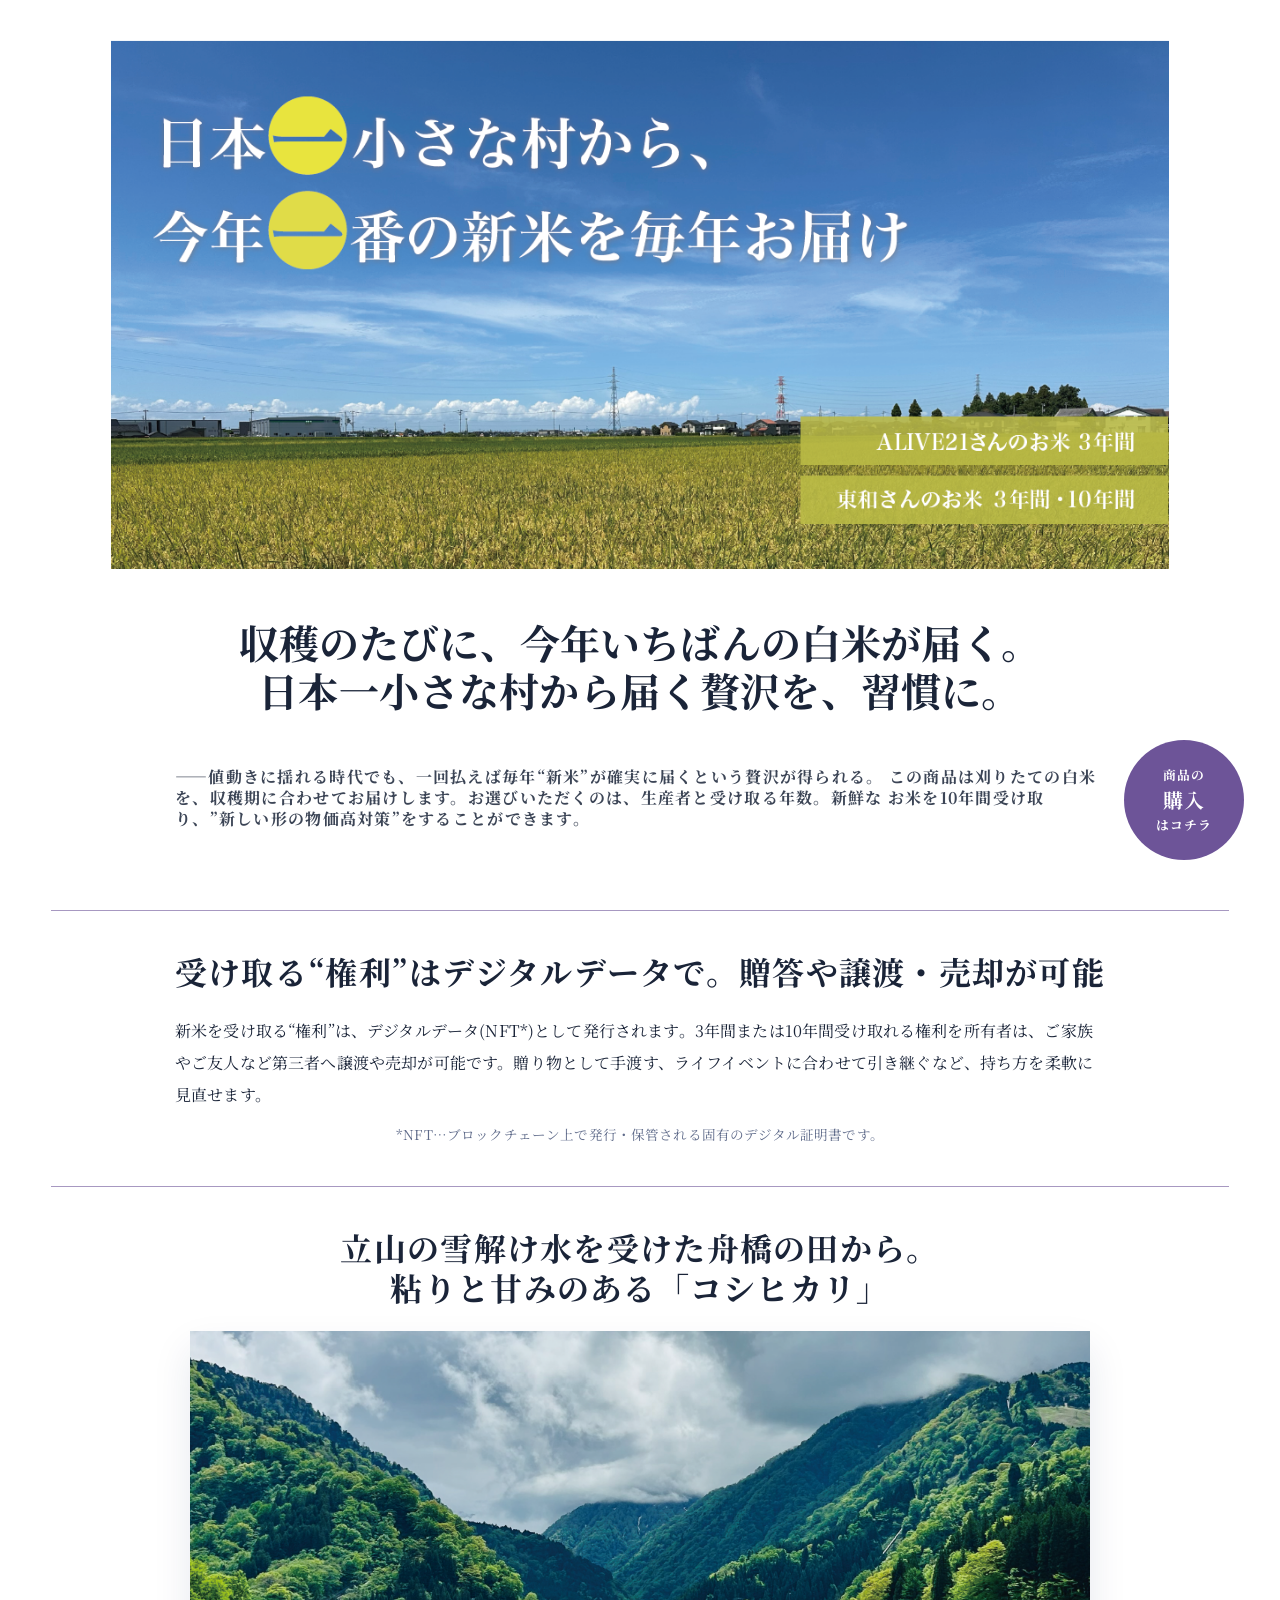
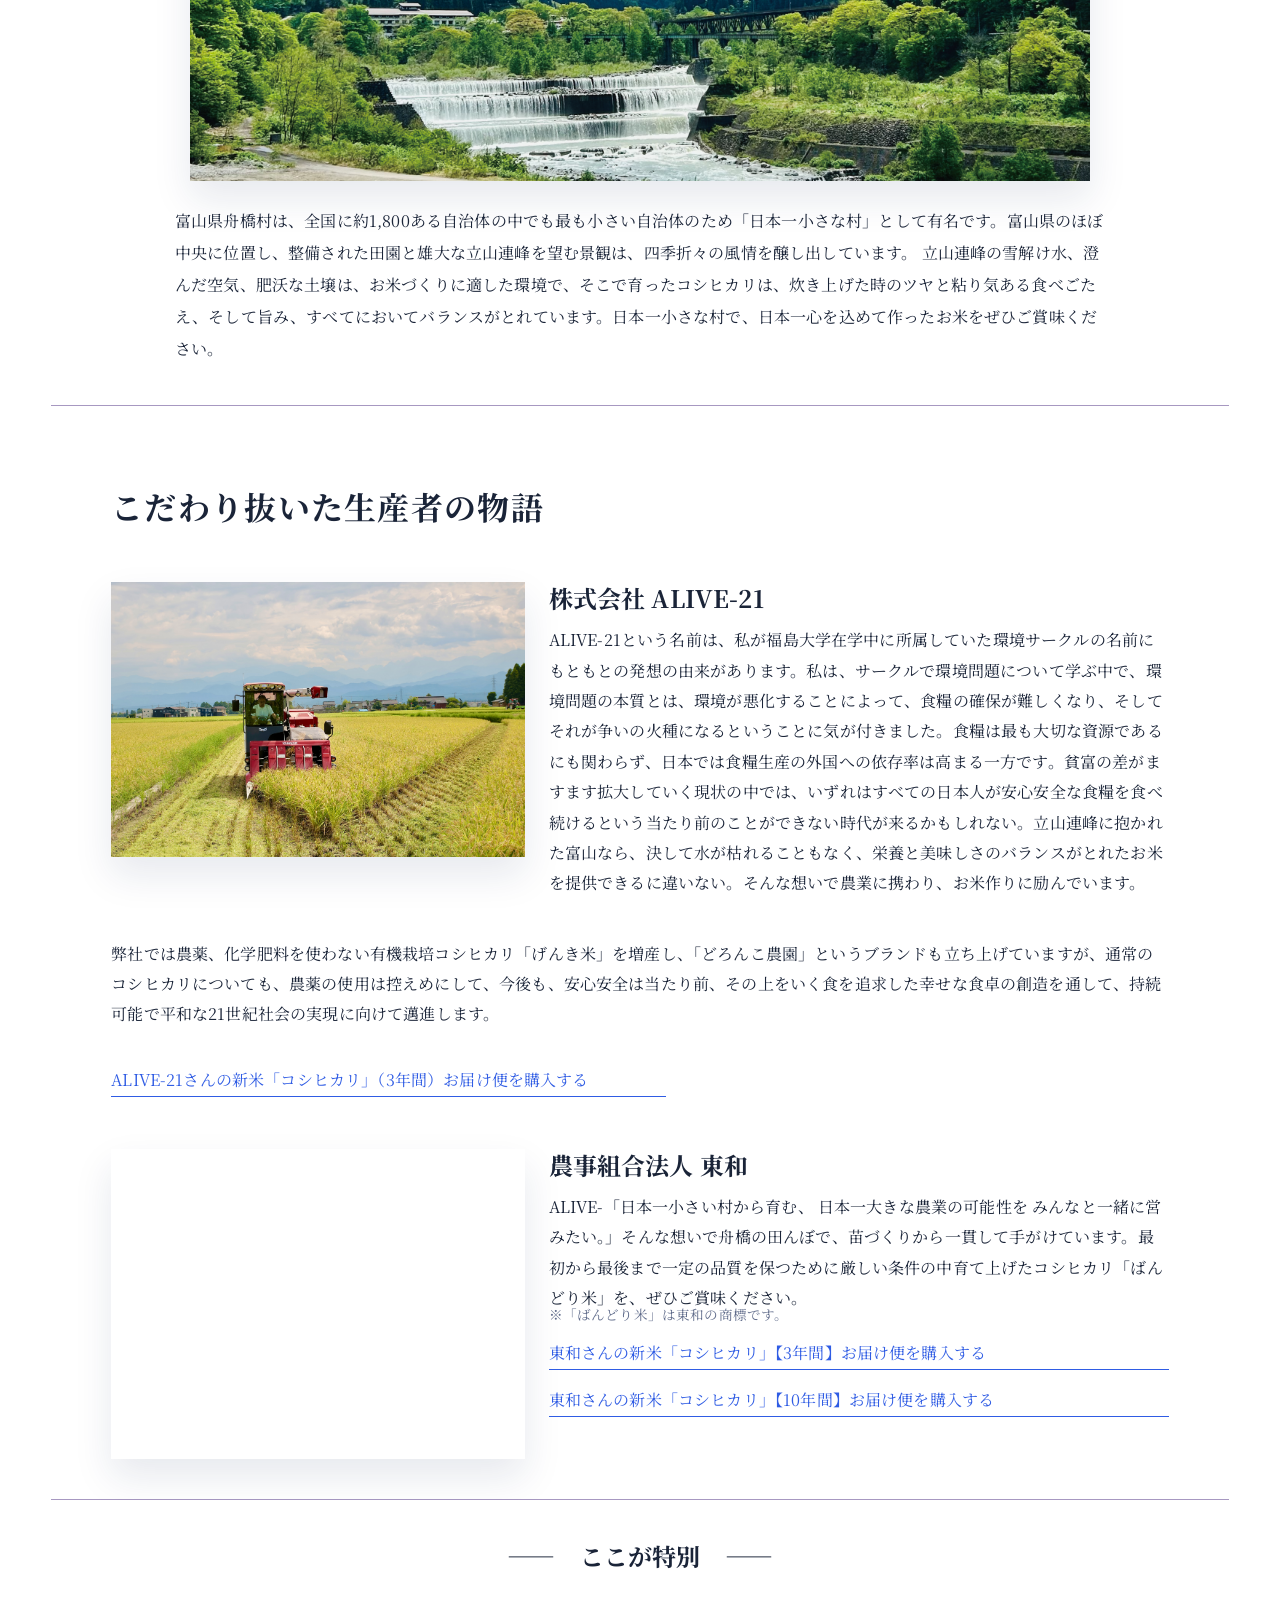
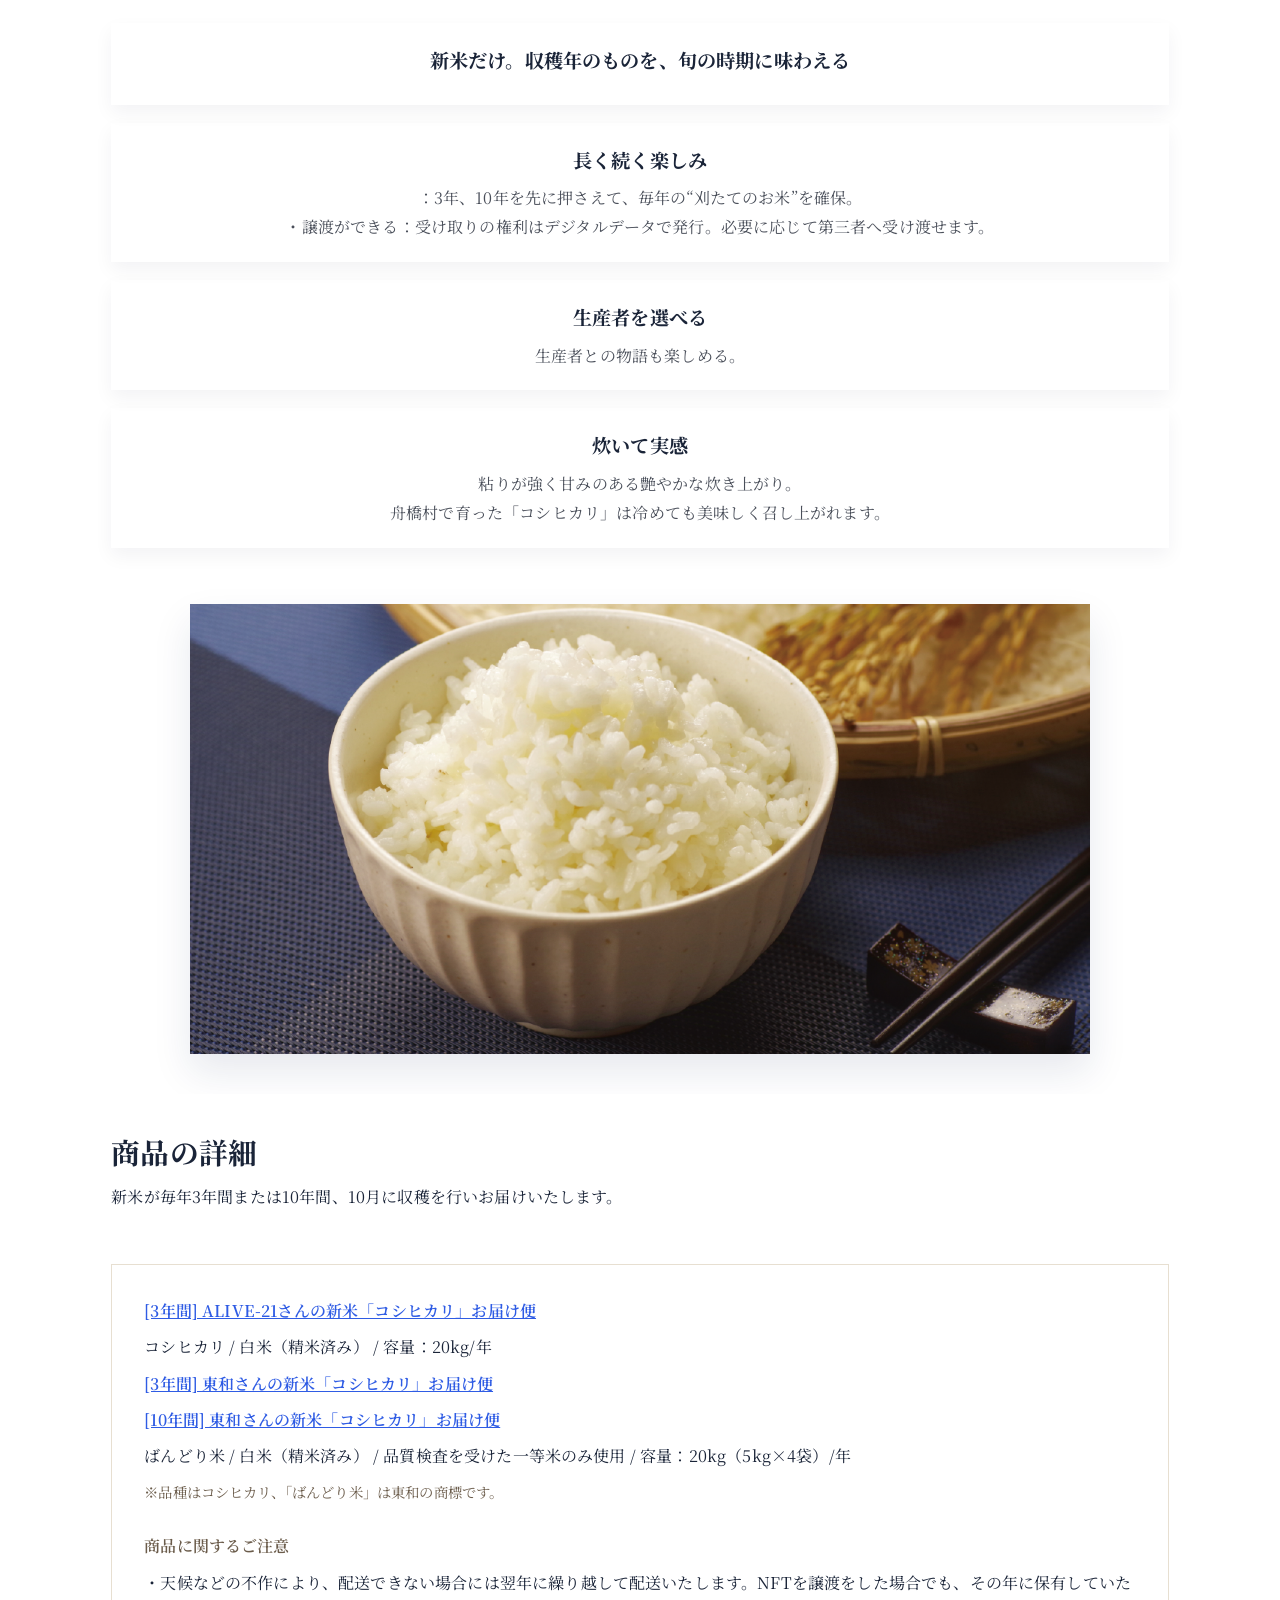
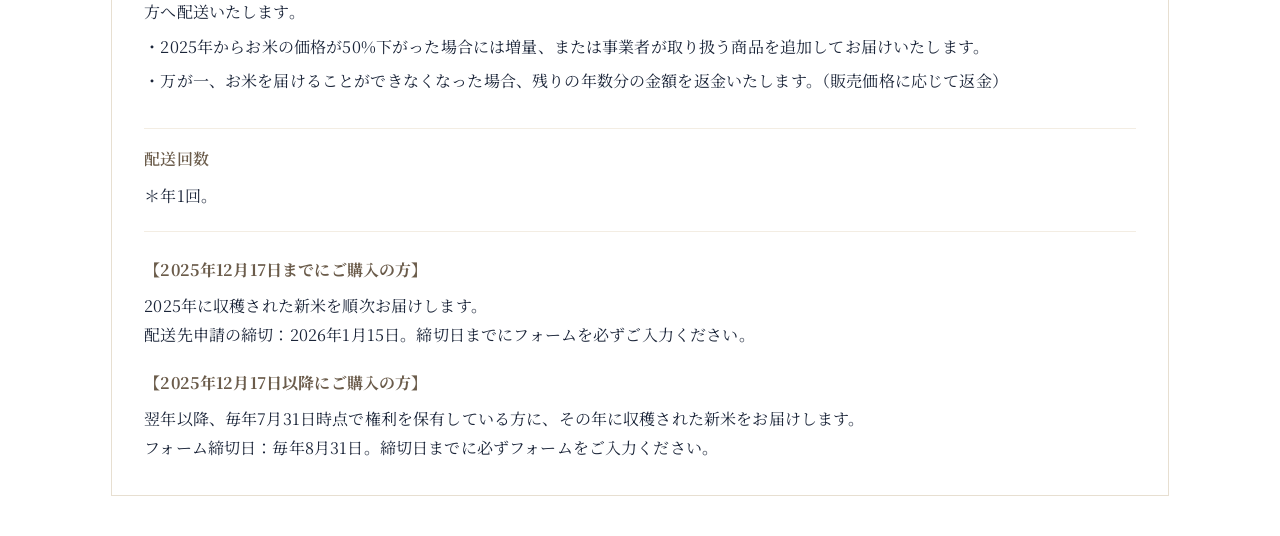
==== commit 345bcc7a: "minor-change" ====
--- a/index.html
+++ b/index.html
@@ -87,10 +87,10 @@
                 ALIVE-「日本一小さい村から育む、 日本一大きな農業の可能性を みんなと一緒に営みたい。」そんな想いで舟橋の田んぼで、苗づくりから一貫して手がけています。最初から最後まで一定の品質を保つために厳しい条件の中育て上げたコシヒカリ「ばんどり米」を、ぜひご賞味ください。
               </p>
               <p class="producer-story__text heritage__note">※「ばんどり米」は東和の商標です。</p>
-            </div>
-            <div class="producer-story__actions">
-              <a class="producer-story__cta" href="#section-purchase">東和さんの新米「コシヒカリ」【3年間】お届け便を購入する</a>
-              <a class="producer-story__cta" href="#section-purchase">東和さんの新米「コシヒカリ」【10年間】お届け便を購入する</a>
+              <div class="producer-story__actions">
+                <a class="producer-story__cta" href="#section-purchase">東和さんの新米「コシヒカリ」【3年間】お届け便を購入する</a>
+                <a class="producer-story__cta" href="#section-purchase">東和さんの新米「コシヒカリ」【10年間】お届け便を購入する</a>
+              </div>
             </div>
           </div>
         </div>
--- a/styles_funahashi.css
+++ b/styles_funahashi.css
@@ -147,25 +147,27 @@
   text-align: left;
 }
 
-.producer-story {
-  padding-block: clamp(32px, 5vw, 60px);
-}
+/* .producer-story {
+  max-width: 930px;
+  margin: 0 auto;
+} */
 
 .producer-story__title {
   margin: 0 0 clamp(18px, 3vw, 32px);
+  margin-top: 40px;
   text-align: left;
 }
 
 .producer-story__columns {
   display: grid;
-  grid-template-columns: minmax(360px, 0.55fr) minmax(320px, 0.45fr);
-  gap: clamp(24px, 4vw, 48px);
+  grid-template-columns: minmax(320px, 2fr) minmax(320px, 3fr);
+  gap: clamp(12px, 4vw, 24px);
   align-items: start;
 }
 .producer-story__columns__second {
   display: grid;
-  grid-template-columns: minmax(360px, 0.55fr) minmax(320px, 0.45fr);
-  gap: clamp(24px, 4vw, 48px);
+  grid-template-columns: minmax(320px, 2fr) minmax(320px, 3fr);
+  gap: clamp(12px, 4vw, 24px);
   align-items: start;
   margin-top: 28px;
 }
@@ -191,15 +193,16 @@
   line-height: 1.9;
 }
 
+.producer-story__text {
+  line-height: 1.9;
+  margin-bottom: 8px;
+}
+
 .producer-story__actions {
   display: flex;
   flex-direction: column;
   gap: 12px;
-  margin-top: clamp(16px, 4vw, 24px);
-}
-
-.producer-story__text {
-  line-height: 1.9;
+  margin-top: 0;
 }
 
 .producer-story__cta {
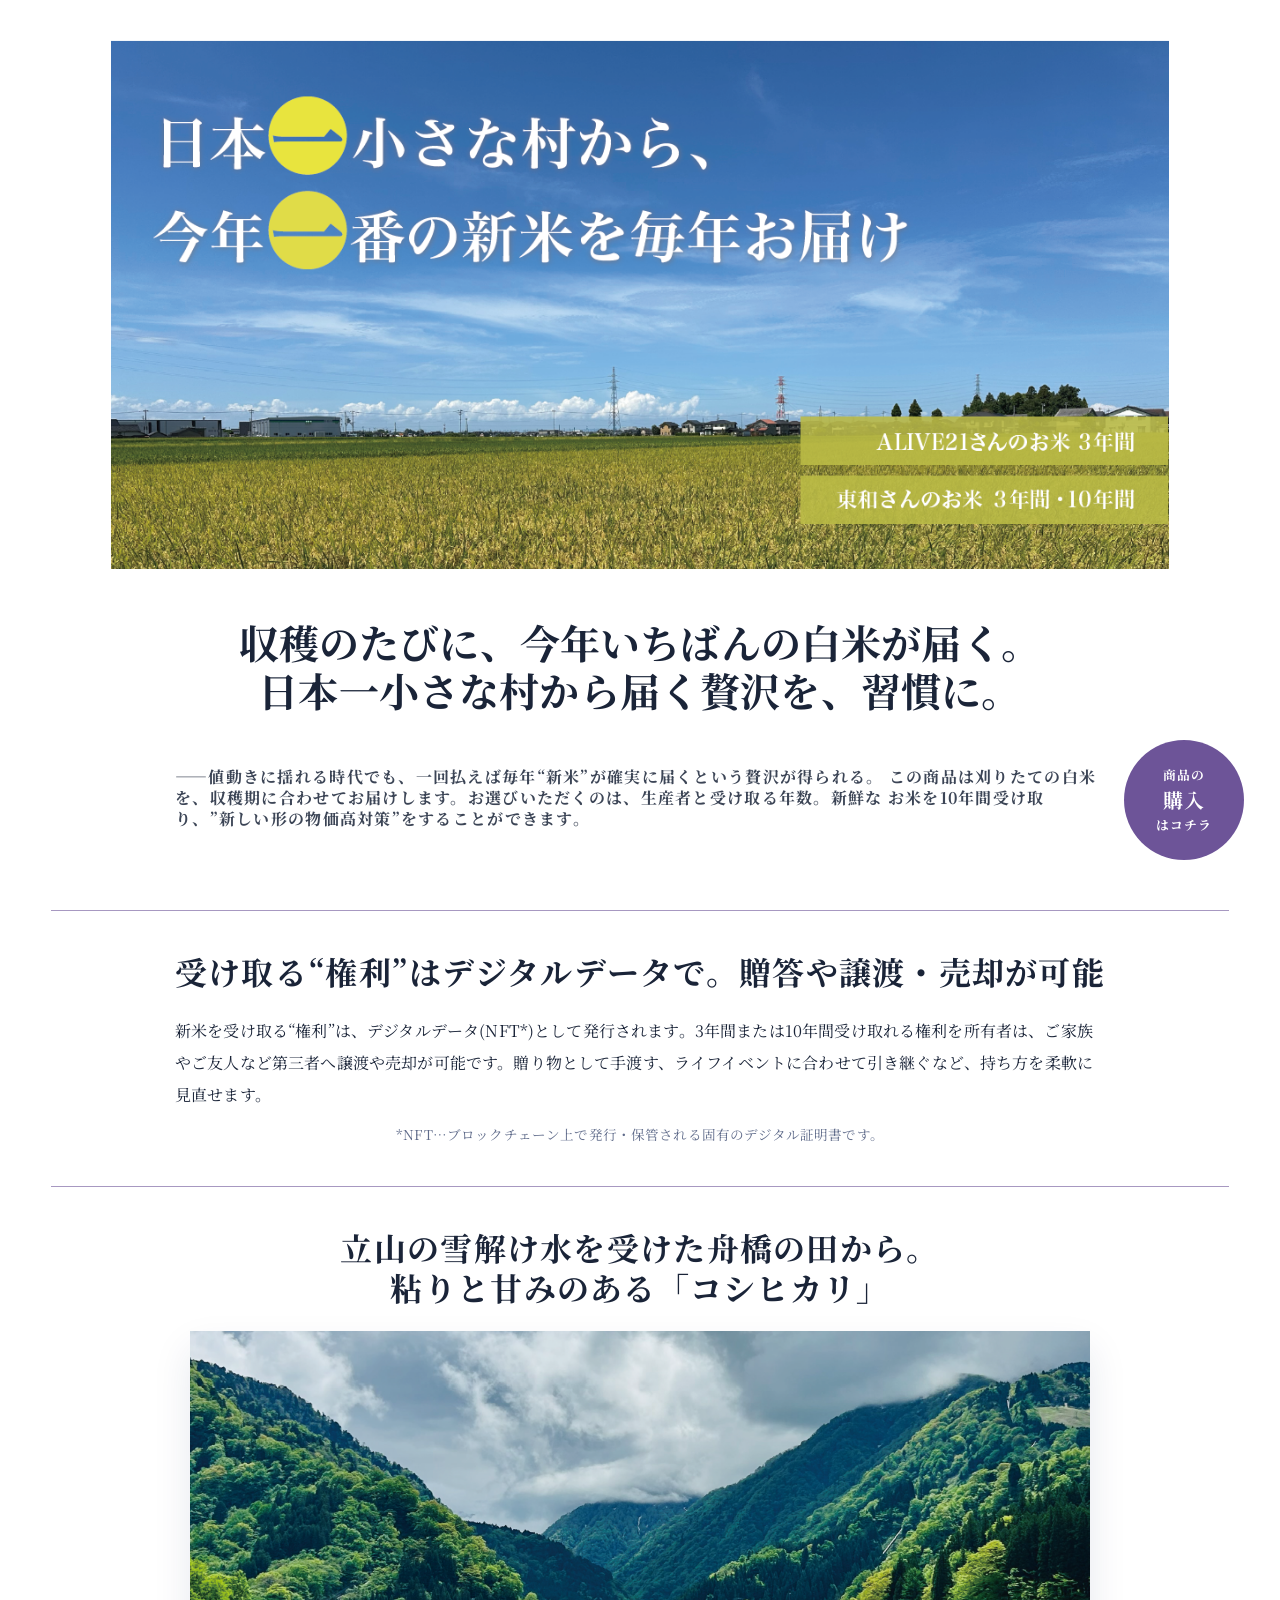
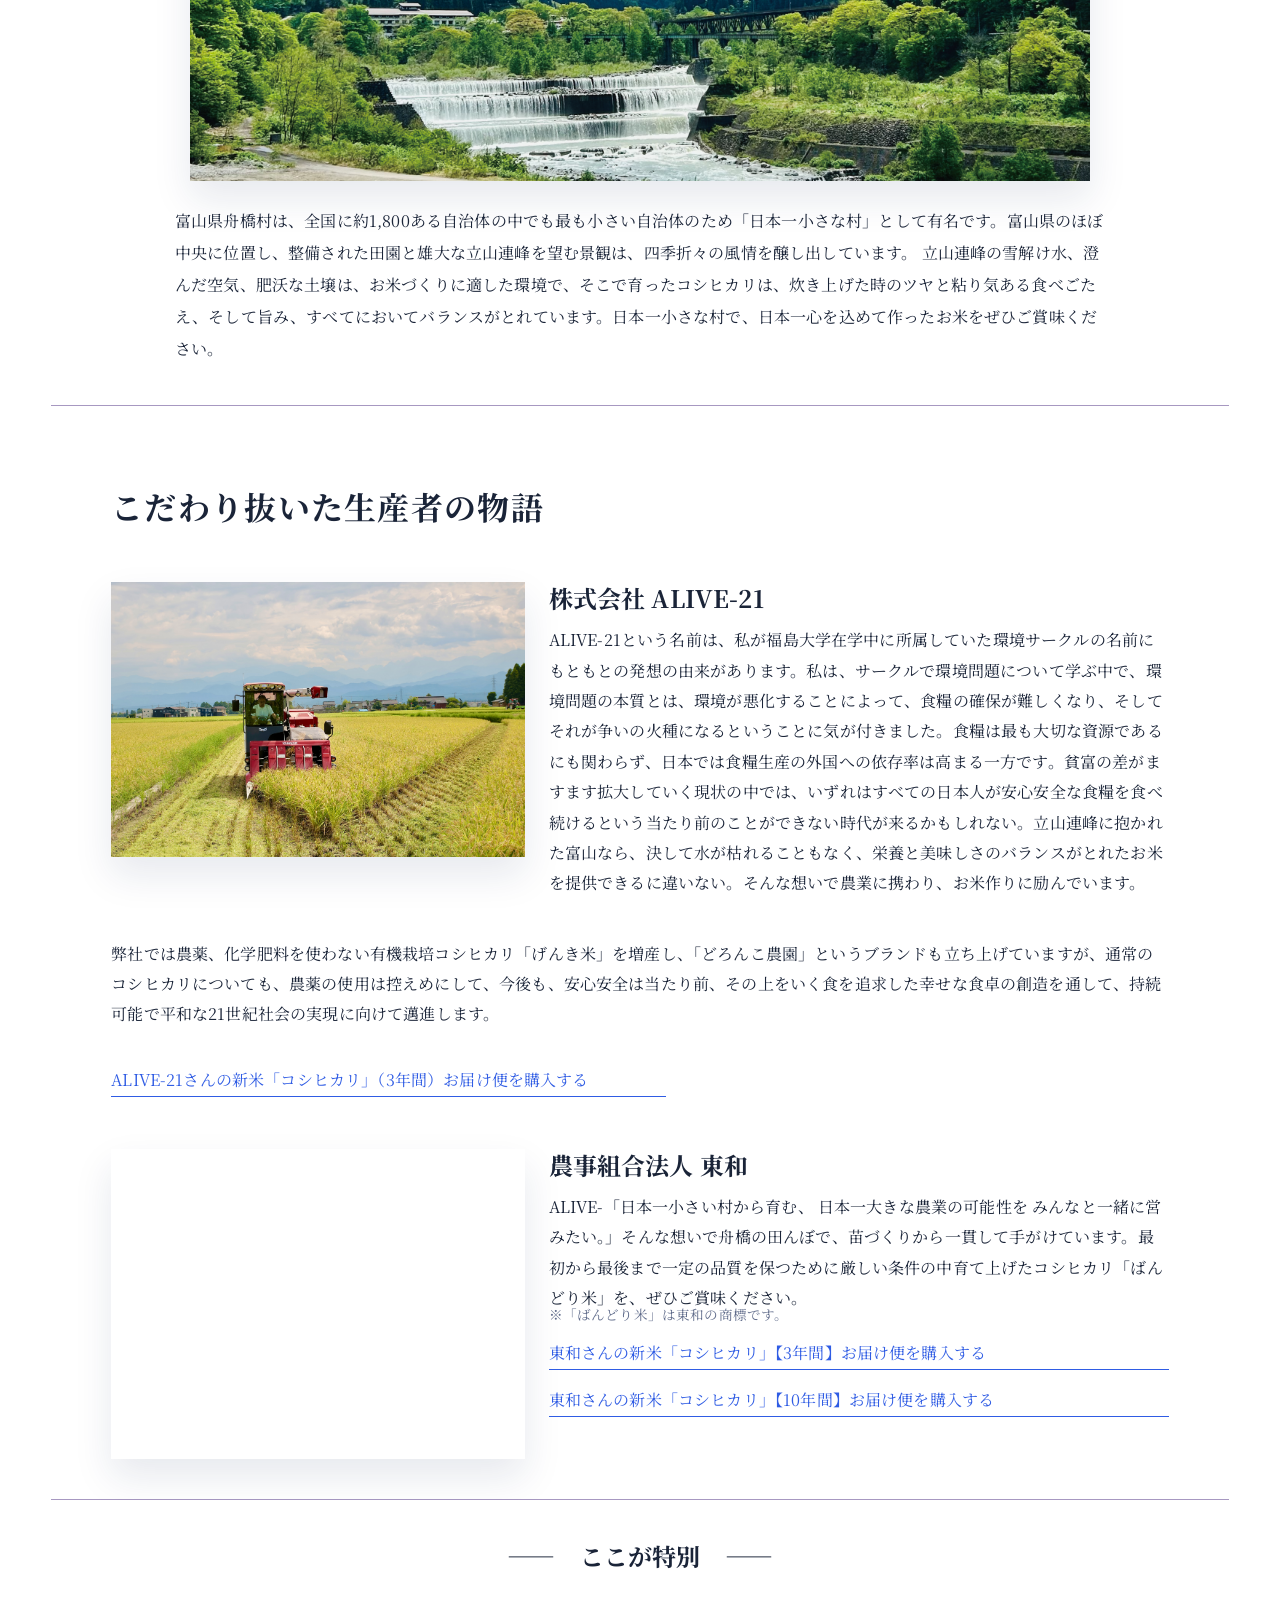
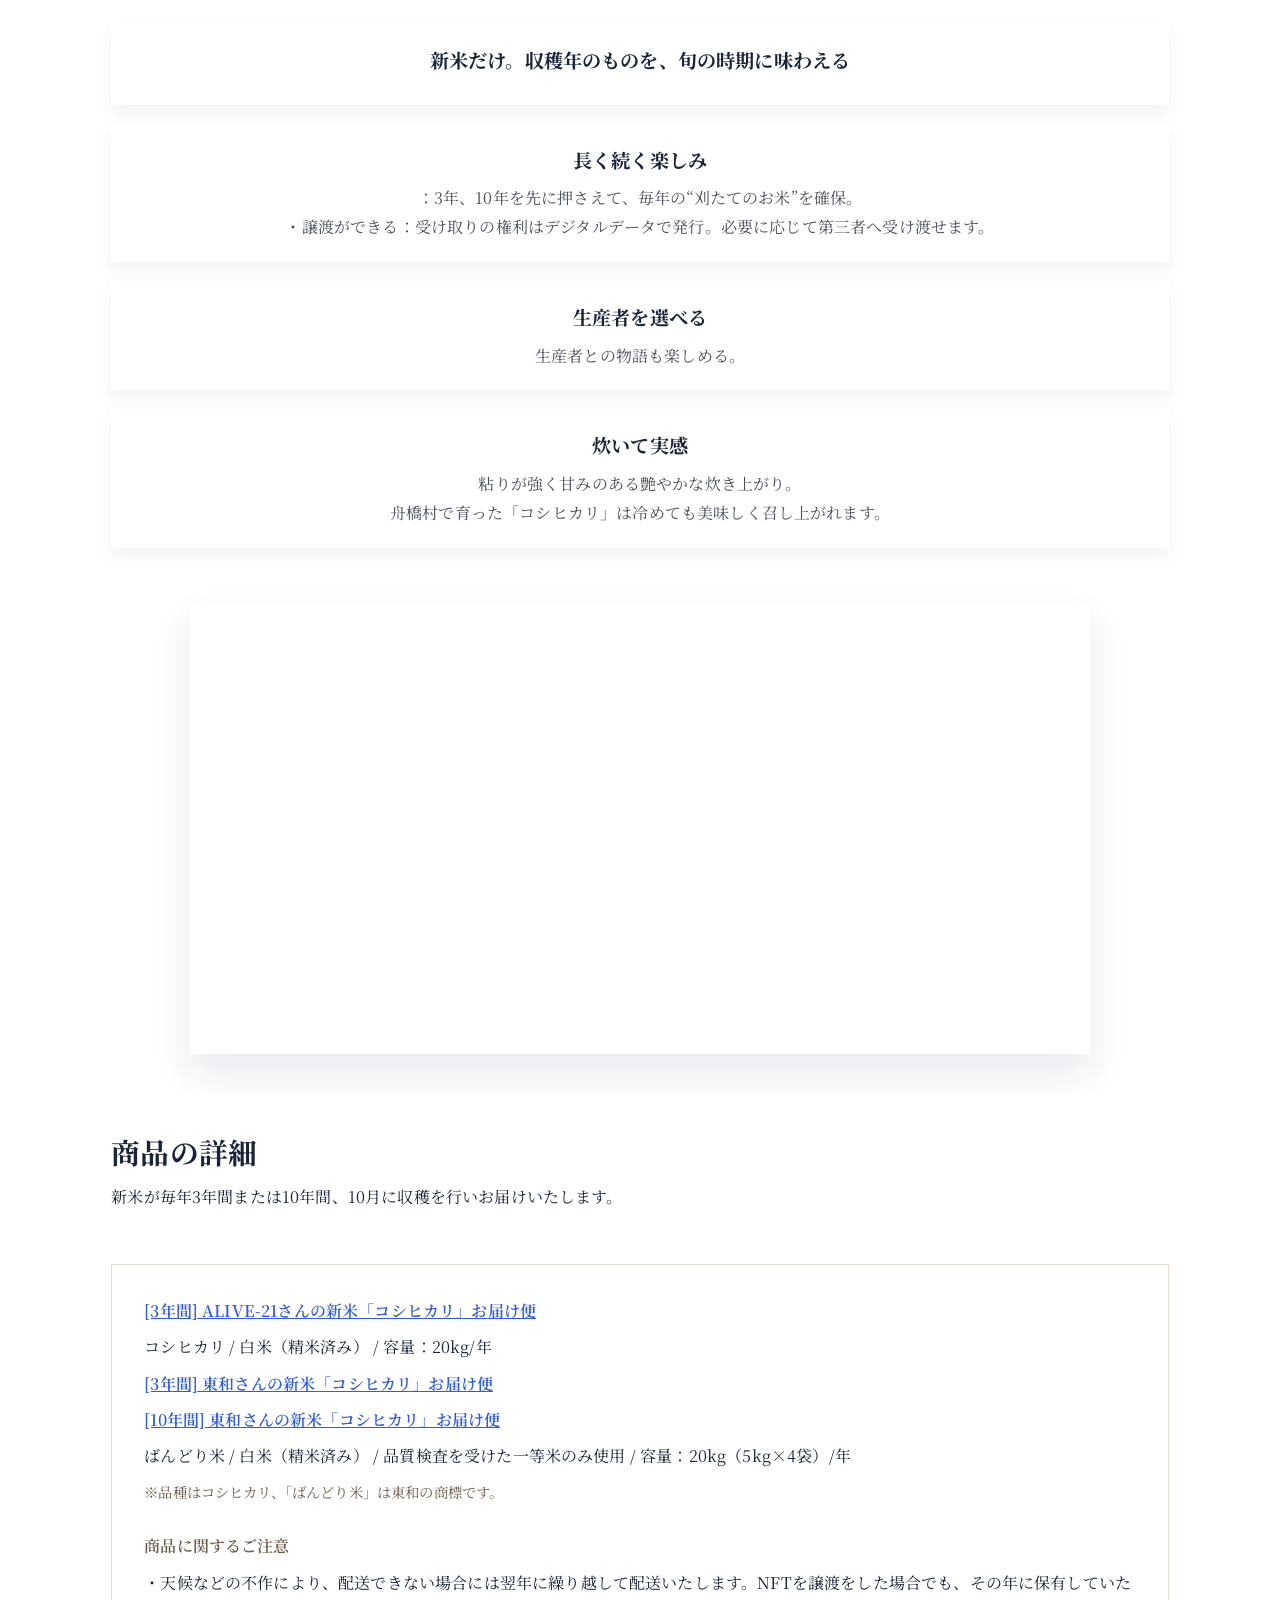
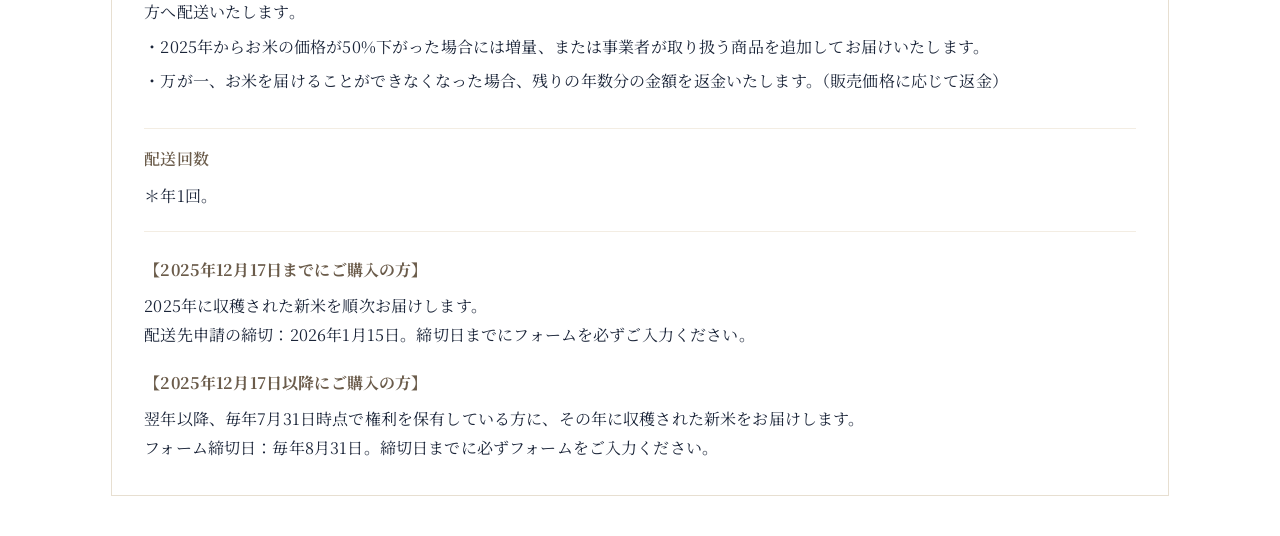
==== commit 34adc5a1: "minor-change" ====
--- a/index.html
+++ b/index.html
@@ -179,7 +179,7 @@
       
     </main>
 
-    <a class="purchase-fab" href="#section-purchase" aria-label="購入フォームへ移動">
+    <a class="purchase-fab" href="#section-details" aria-label="購入フォームへ移動">
       <span class="purchase-fab__label">
         <span class="purchase-fab__line">商品の</span>
         <span class="purchase-fab__main">購入</span>
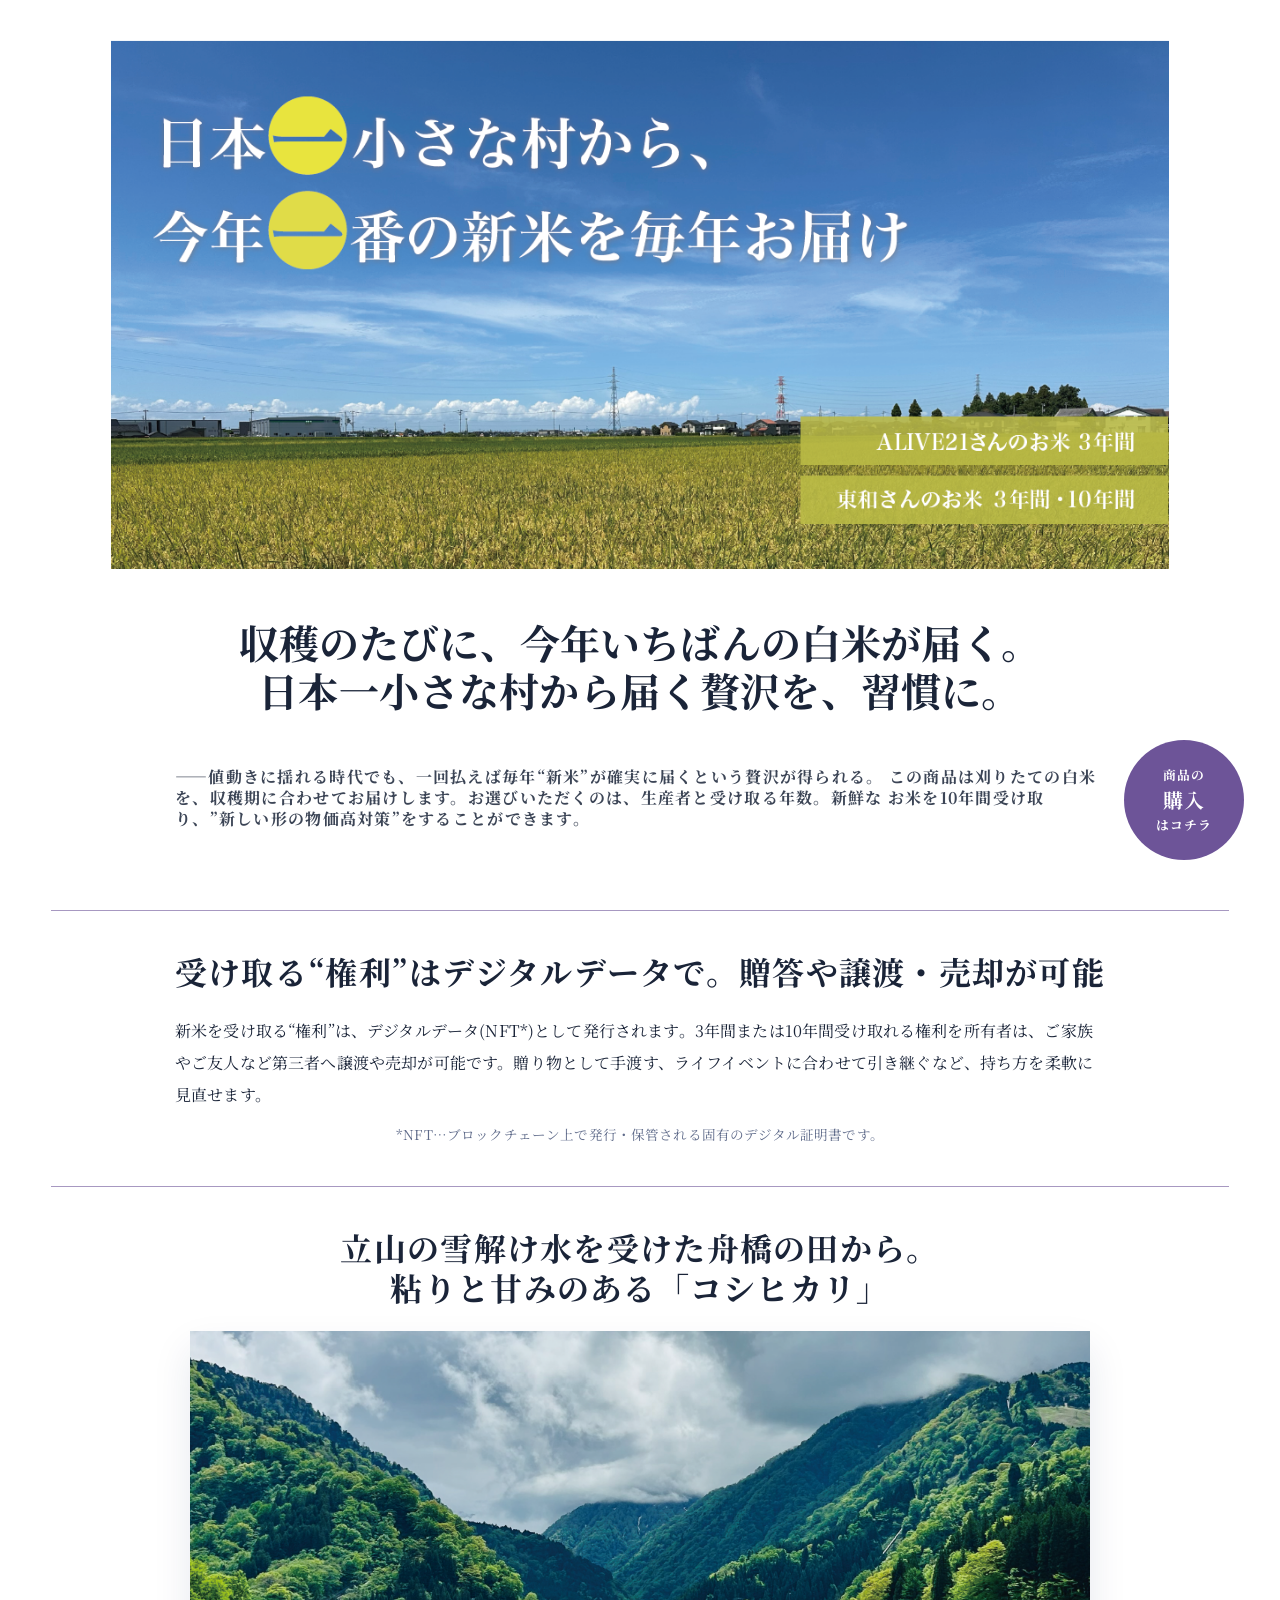
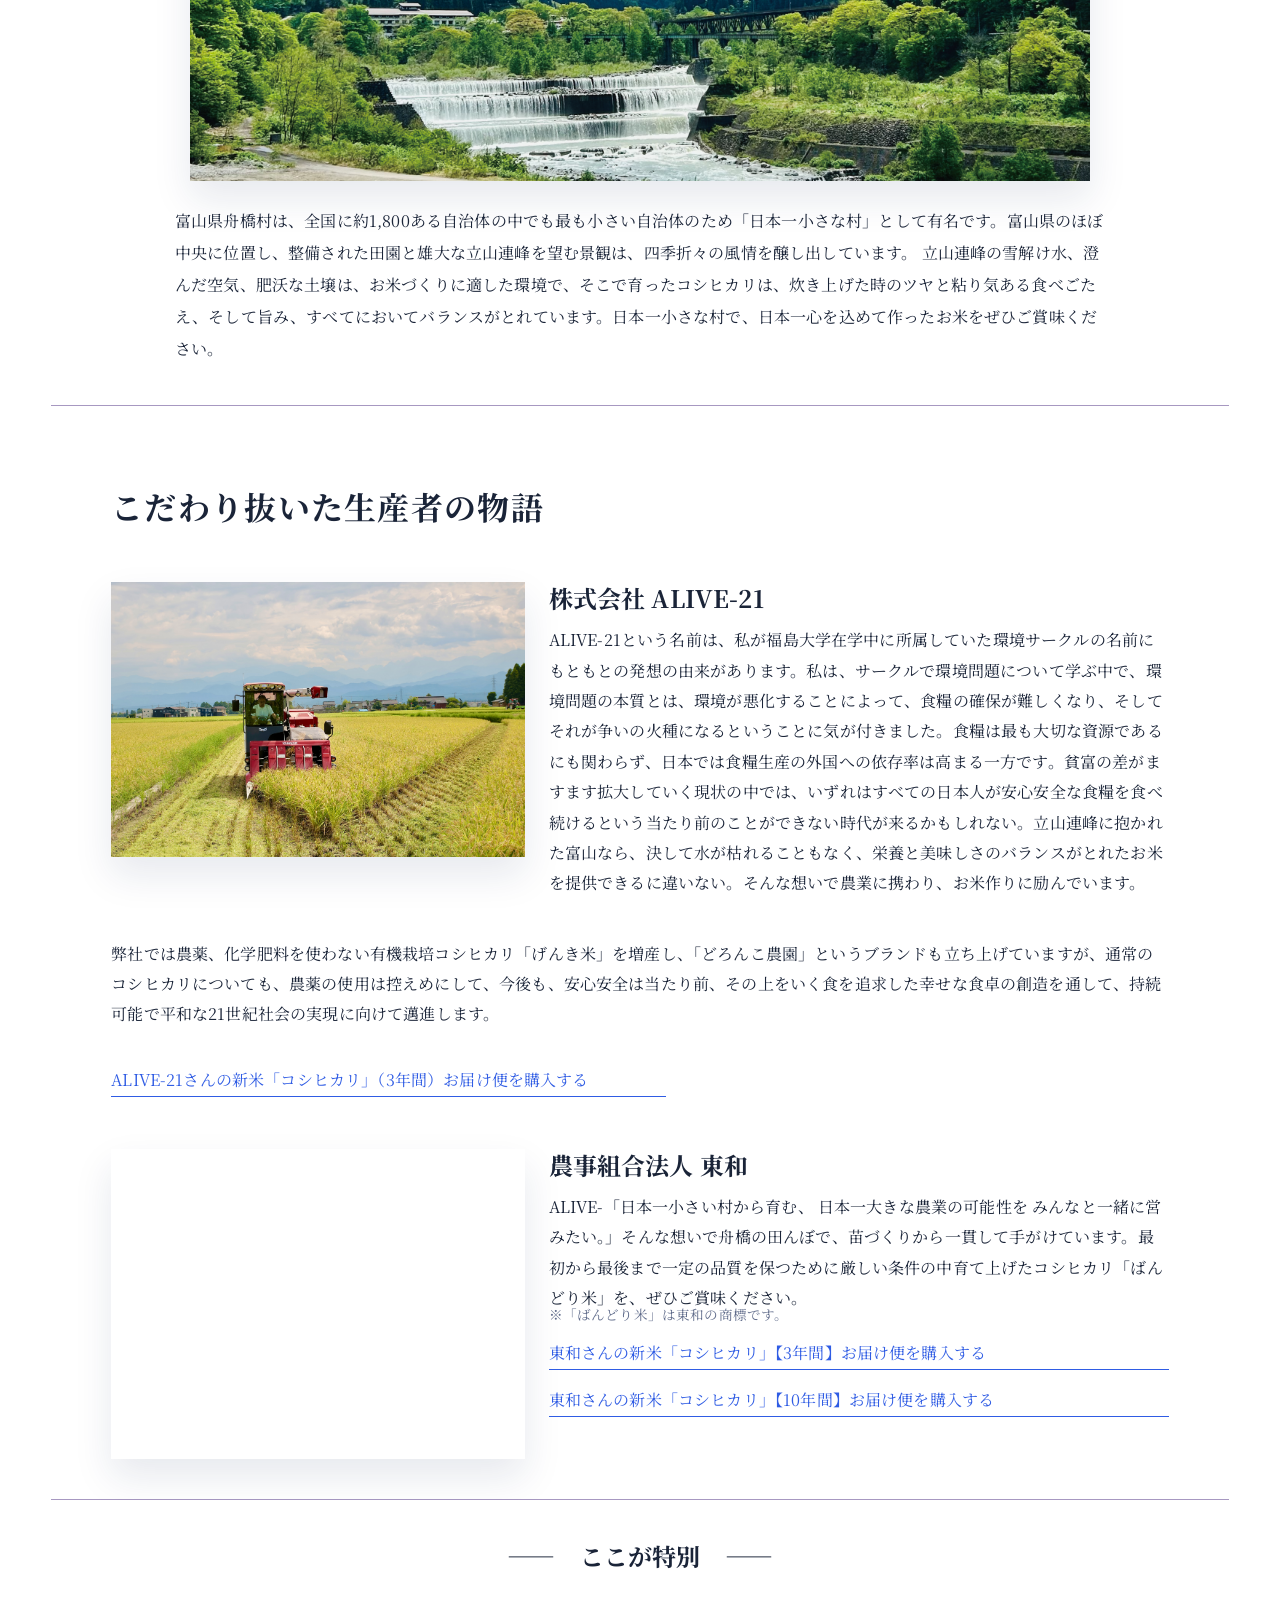
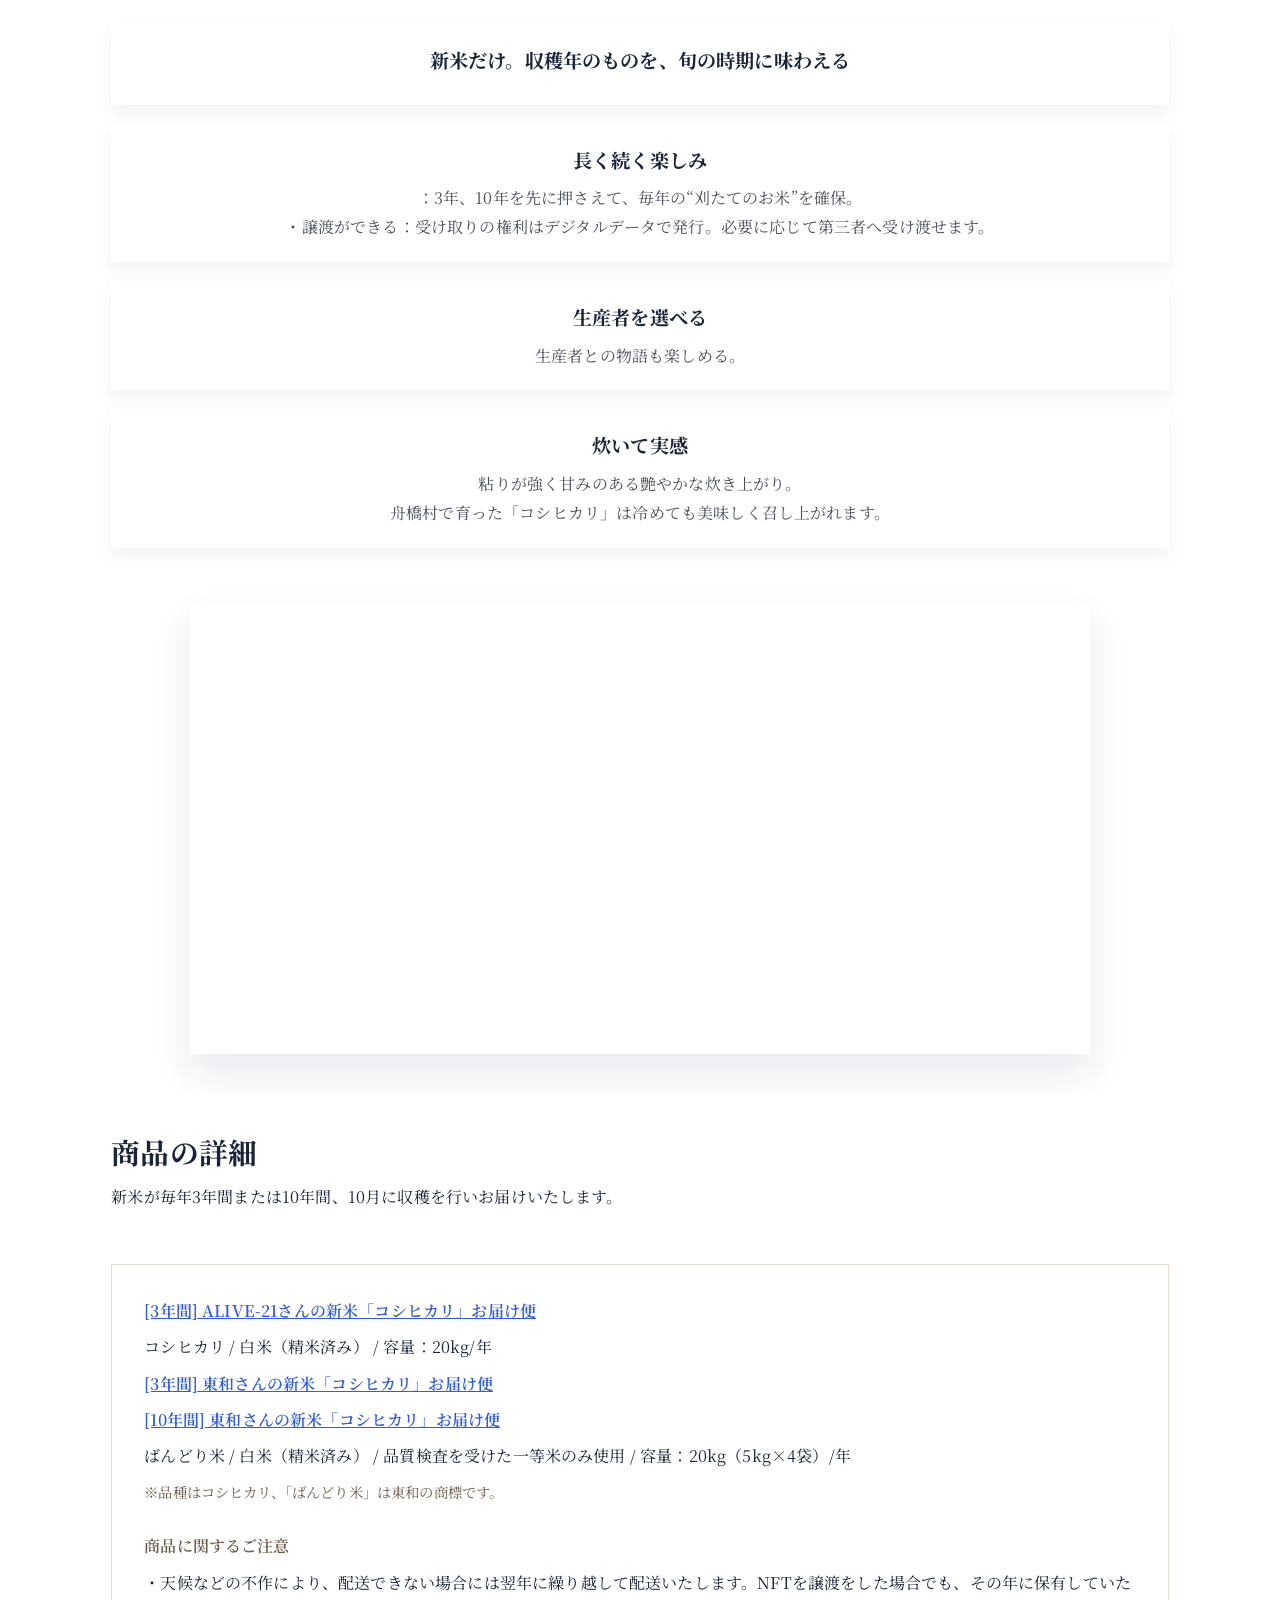
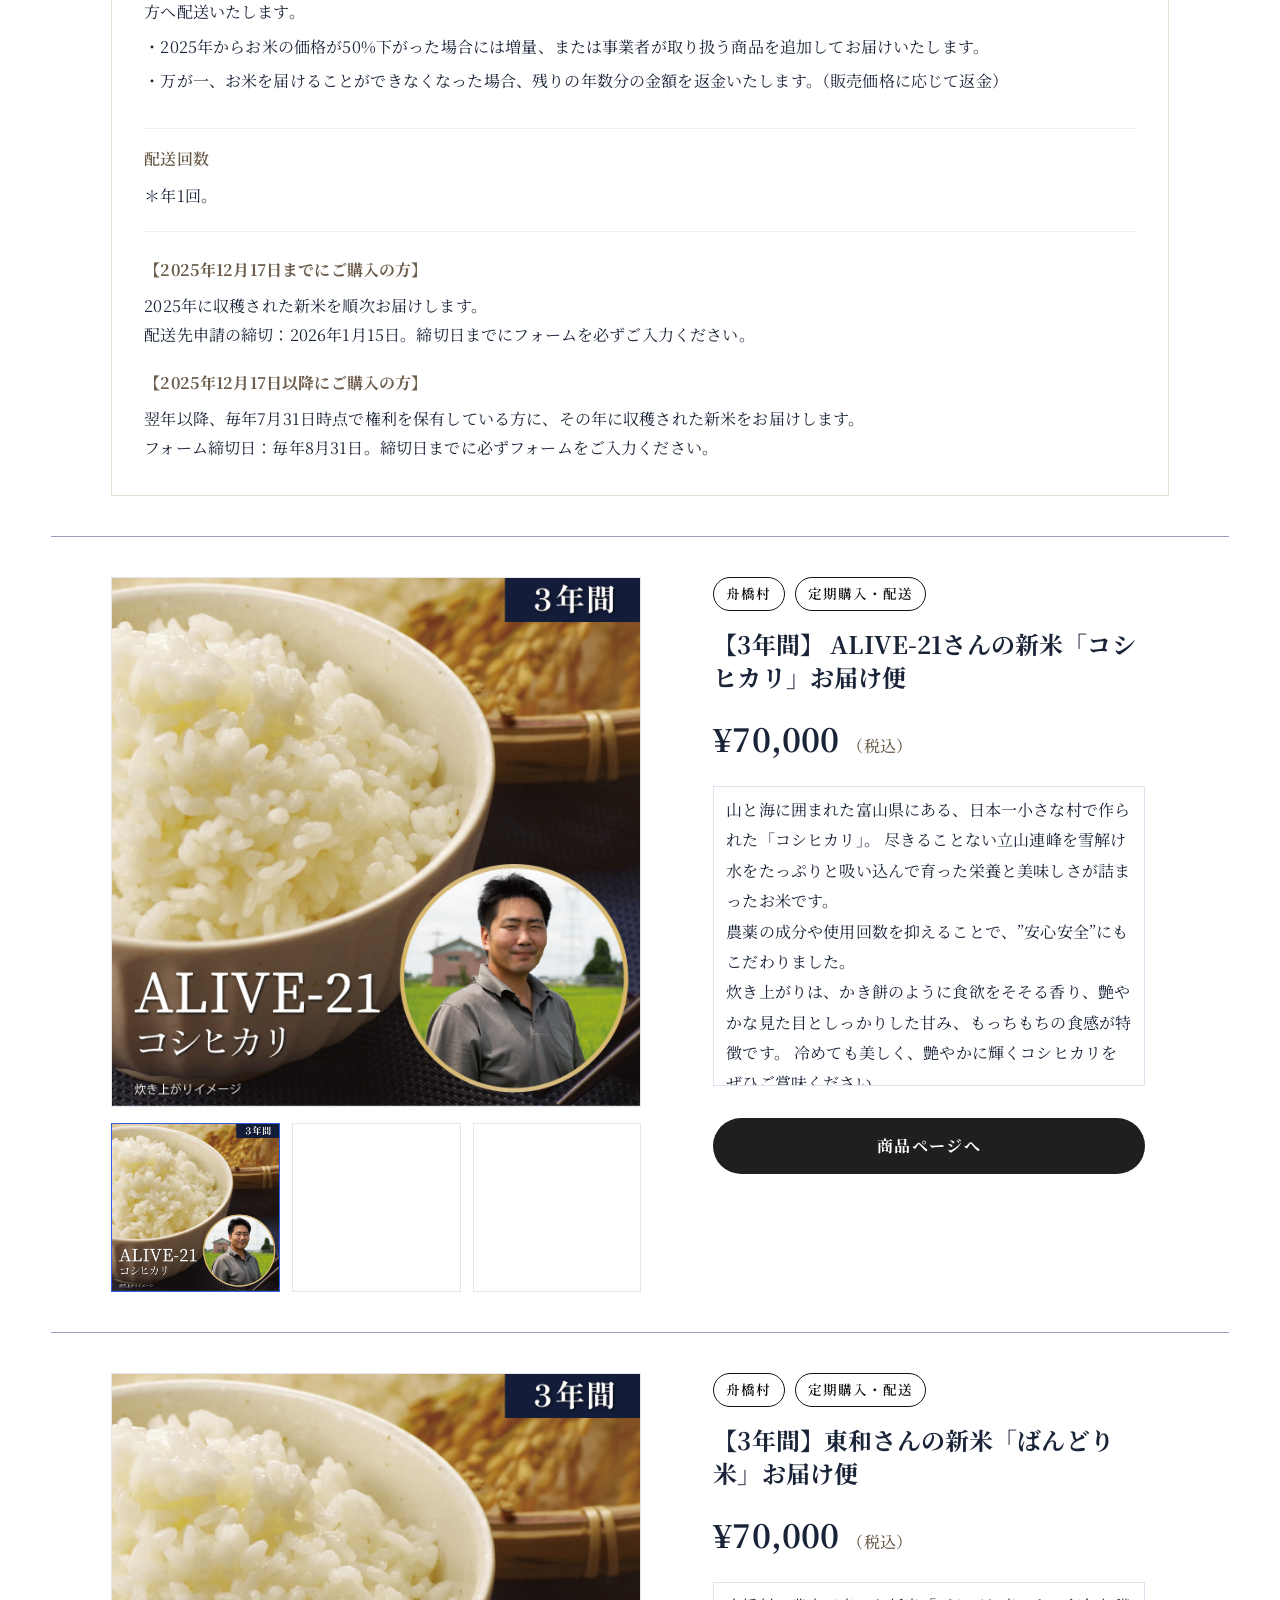
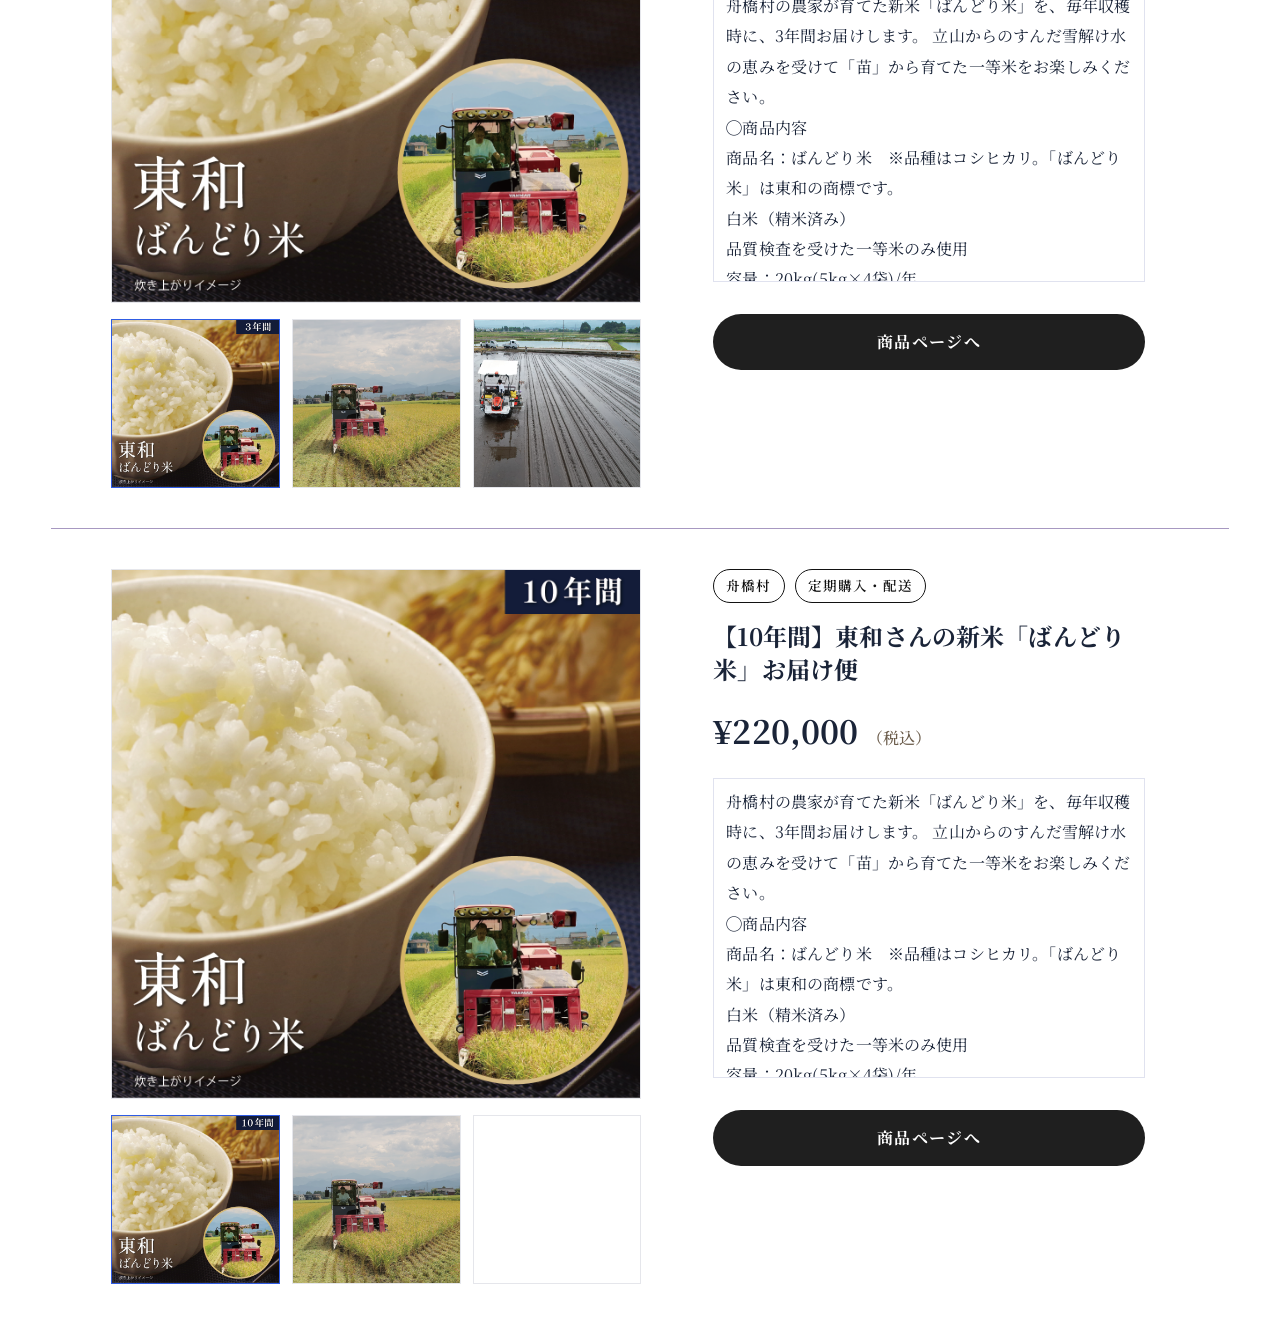
==== commit dd985f27: "minor-change" ====
--- a/index.html
+++ b/index.html
@@ -176,6 +176,194 @@
         </div>
       </section>
 
+      <section id="section-product-gallery" class="section section--product-gallery reveal" data-section-title="商品イメージ" data-reveal>
+        <div class="container product-gallery" data-product-gallery>
+          <div class="product-gallery__media">
+            <figure class="product-gallery__featured">
+              <img data-gallery-featured src="./images/alive21_icon_3years.png" alt="ALIVE-21のコシヒカリ炊き上がりイメージ" loading="lazy" decoding="async" />
+            </figure>
+            <div class="product-gallery__thumbs" aria-label="商品イメージ">
+              <button class="product-gallery__thumb" type="button" data-gallery-thumb data-src="./images/funahashi003.png" data-alt="ALIVE-21のコシヒカリ炊き上がりイメージ" aria-label="炊き上がりイメージ" aria-pressed="true">
+                <img src="./images/alive21_icon_3years.png" alt="" loading="lazy" decoding="async" />
+              </button>
+              <button class="product-gallery__thumb" type="button" data-gallery-thumb data-src="./images/funahashi001.png" data-alt="コシヒカリの俯瞰写真" aria-label="俯瞰写真">
+                <img src="./images/alive21-1.png" alt="" loading="lazy" decoding="async" />
+              </button>
+              <button class="product-gallery__thumb" type="button" data-gallery-thumb data-src="./images/funahashi004.jpg" data-alt="生産者の圃場の様子" aria-label="圃場の様子">
+                <img src="./images/alive21-2.png" alt="" loading="lazy" decoding="async" />
+              </button>
+            </div>
+          </div>
+          <div class="product-gallery__details">
+            <div class="product-gallery__meta">
+              <span class="product-gallery__tag">舟橋村</span>
+              <span class="product-gallery__tag">定期購入・配送</span>
+            </div>
+            <h3 class="product-gallery__title">【3年間】 ALIVE-21さんの新米「コシヒカリ」お届け便</h3>
+            <div class="product-gallery__price">
+              <span class="product-gallery__amount">¥70,000</span>
+              <span class="product-gallery__tax">（税込）</span>
+            </div>
+            <div class="product-gallery__description" role="region" aria-label="商品説明">
+              <p>山と海に囲まれた富山県にある、日本一小さな村で作られた「コシヒカリ」。
+                尽きることない立山連峰を雪解け水をたっぷりと吸い込んで育った栄養と美味しさが詰まったお米です。
+                <br>
+                農薬の成分や使用回数を抑えることで、”安心安全”にもこだわりました。
+                <br>
+                炊き上がりは、かき餅のように食欲をそそる香り、艶やかな見た目としっかりした甘み、もっちもちの食感が特徴です。
+                冷めても美しく、艶やかに輝くコシヒカリをぜひご賞味ください。
+                <br>
+                ◯商品内容<br>
+                商品名：コシヒカリ<br>
+                白米（精米済み）<br>
+                品質検査を受けた一等米のみ使用<br>
+                容量：20kg/年<br>
+                権利期間：3年間（毎年10月〜11月ごろに新米を受け取れます）<br>
+                <br>
+                ◯特徴・安心ポイント<br>
+                その年に収穫された新鮮なお米を、毎年必ず受け取れます。<br>
+                <br>
+                ◯商品に関するご注意<br>
+                ・天候などの不作により、配送できない場合には翌年に繰り越して配送いたします。NFTを譲渡をした場合でも、その年に保有していた方へ配送いたします。<br>
+                ・2025年からお米の価格が50%下がった場合には増量、または事業者が取り扱う商品を追加してお届けいたします。<br>
+                ・万が一、お米を届けることができなくなった場合、残りの年数分の金額を返金いたします。(販売価格に応じて返金)<br>
+                <br>
+                ◯配送回数<br>
+                ＊年1回。<br>
+                【2025年12月17日までにご購入の方】<br>
+                2025年に収穫された新米を順次お届けします。<br>
+                配送先申請の締切：2026年1月15日。締切日までにフォームを必ずご入力ください。<br>
+                【2025年12月17日以降にご購入の方】<br>
+                翌年以降、毎年 7月31日時点で権利を保有している方 に、その年に収穫された新米をお届けいたします。<br>
+                フォーム締切日：毎年8月31日。締切日までに必ずフォームを必ずご入力ください。</p>
+            </div>
+            <a class="product-gallery__cta" href="#section-details">商品ページへ</a>
+          </div>
+        </div>
+      </section>
+
+      <section id="section-product-gallery" class="section section--product-gallery reveal" data-section-title="商品イメージ" data-reveal>
+        <div class="container product-gallery" data-product-gallery>
+          <div class="product-gallery__media">
+            <figure class="product-gallery__featured">
+              <img data-gallery-featured src="./images/touwa_icon_3years.png" alt="ALIVE-21のコシヒカリ炊き上がりイメージ" loading="lazy" decoding="async" />
+            </figure>
+            <div class="product-gallery__thumbs" aria-label="商品イメージ">
+              <button class="product-gallery__thumb" type="button" data-gallery-thumb data-src="./images/funahashi003.png" data-alt="ALIVE-21のコシヒカリ炊き上がりイメージ" aria-label="炊き上がりイメージ" aria-pressed="true">
+                <img src="./images/touwa_icon_3years.png" alt="" loading="lazy" decoding="async" />
+              </button>
+              <button class="product-gallery__thumb" type="button" data-gallery-thumb data-src="./images/funahashi001.png" data-alt="コシヒカリの俯瞰写真" aria-label="俯瞰写真">
+                <img src="./images/touwa1.png" alt="" loading="lazy" decoding="async" />
+              </button>
+              <button class="product-gallery__thumb" type="button" data-gallery-thumb data-src="./images/funahashi004.jpg" data-alt="生産者の圃場の様子" aria-label="圃場の様子">
+                <img src="./images/touwa2.png" alt="" loading="lazy" decoding="async" />
+              </button>
+            </div>
+          </div>
+          <div class="product-gallery__details">
+            <div class="product-gallery__meta">
+              <span class="product-gallery__tag">舟橋村</span>
+              <span class="product-gallery__tag">定期購入・配送</span>
+            </div>
+            <h3 class="product-gallery__title">【3年間】東和さんの新米「ばんどり米」お届け便</h3>
+            <div class="product-gallery__price">
+              <span class="product-gallery__amount">¥70,000</span>
+              <span class="product-gallery__tax">（税込）</span>
+            </div>
+            <div class="product-gallery__description" role="region" aria-label="商品説明">
+              <p>舟橋村の農家が育てた新米「ばんどり米」を、毎年収穫時に、3年間お届けします。
+                立山からのすんだ雪解け水の恵みを受けて「苗」から育てた一等米をお楽しみください。
+                <br>
+                ◯商品内容<br>
+                商品名：ばんどり米　※品種はコシヒカリ。「ばんどり米」は東和の商標です。<br>
+                白米（精米済み）<br>
+                品質検査を受けた一等米のみ使用<br>
+                容量：20kg(5kg×4袋)/年<br>
+                権利期間：3年間（毎年10月〜11月ごろに新米を受け取れます）<br>
+                <br>
+                ◯特徴・安心ポイント<br>
+                その年に収穫された新鮮なお米を、毎年必ず受け取れます。<br>
+                <br>
+                ◯商品に関するご注意<br>
+                ・天候などの不作により、配送できない場合には翌年に繰り越して配送いたします。NFTを譲渡をした場合でも、その年に保有していた方へ配送いたします。<br>
+                ・2025年からお米の価格が50%下がった場合には増量、または事業者が取り扱う商品を追加してお届けいたします。<br>
+                ・万が一、お米を届けることができなくなった場合、残りの年数分の金額を返金いたします。(販売価格に応じて返金)<br>
+                <br>
+                ◯配送回数<br>
+                ＊年1回。<br>
+                【2025年12月17日までにご購入の方】<br>
+                2025年に収穫された新米を順次お届けします。<br>
+                配送先申請の締切：2026年1月15日。締切日までにフォームを必ずご入力ください。<br>
+                【2025年12月17日以降にご購入の方】<br>
+                翌年以降、毎年 7月31日時点で権利を保有している方 に、その年に収穫された新米をお届けいたします。<br>
+                フォーム締切日：毎年8月31日。締切日までに必ずフォームを必ずご入力ください。</p>
+            </div>
+            <a class="product-gallery__cta" href="#section-details">商品ページへ</a>
+          </div>
+        </div>
+      </section>
+
+      <section id="section-product-gallery" class="section section--product-gallery reveal" data-section-title="商品イメージ" data-reveal>
+        <div class="container product-gallery" data-product-gallery>
+          <div class="product-gallery__media">
+            <figure class="product-gallery__featured">
+              <img data-gallery-featured src="./images/touwa_icon_10years.png" alt="ALIVE-21のコシヒカリ炊き上がりイメージ" loading="lazy" decoding="async" />
+            </figure>
+            <div class="product-gallery__thumbs" aria-label="商品イメージ">
+              <button class="product-gallery__thumb" type="button" data-gallery-thumb data-src="./images/funahashi003.png" data-alt="ALIVE-21のコシヒカリ炊き上がりイメージ" aria-label="炊き上がりイメージ" aria-pressed="true">
+                <img src="./images/touwa_icon_10years.png" alt="" loading="lazy" decoding="async" />
+              </button>
+              <button class="product-gallery__thumb" type="button" data-gallery-thumb data-src="./images/funahashi001.png" data-alt="コシヒカリの俯瞰写真" aria-label="俯瞰写真">
+                <img src="./images/touwa1.png" alt="" loading="lazy" decoding="async" />
+              </button>
+              <button class="product-gallery__thumb" type="button" data-gallery-thumb data-src="./images/funahashi004.jpg" data-alt="生産者の圃場の様子" aria-label="圃場の様子">
+                <img src="./images/touwa2.png" alt="" loading="lazy" decoding="async" />
+              </button>
+            </div>
+          </div>
+          <div class="product-gallery__details">
+            <div class="product-gallery__meta">
+              <span class="product-gallery__tag">舟橋村</span>
+              <span class="product-gallery__tag">定期購入・配送</span>
+            </div>
+            <h3 class="product-gallery__title"> 【10年間】東和さんの新米「ばんどり米」お届け便</h3>
+            <div class="product-gallery__price">
+              <span class="product-gallery__amount">¥220,000</span>
+              <span class="product-gallery__tax">（税込）</span>
+            </div>
+            <div class="product-gallery__description" role="region" aria-label="商品説明">
+              <p>舟橋村の農家が育てた新米「ばんどり米」を、毎年収穫時に、3年間お届けします。
+                立山からのすんだ雪解け水の恵みを受けて「苗」から育てた一等米をお楽しみください。
+                <br>
+                ◯商品内容<br>
+                商品名：ばんどり米　※品種はコシヒカリ。「ばんどり米」は東和の商標です。<br>
+                白米（精米済み）<br>
+                品質検査を受けた一等米のみ使用<br>
+                容量：20kg(5kg×4袋)/年<br>
+                権利期間：10年間（毎年10月〜11月ごろに新米を受け取れます）<br>
+                <br>
+                ◯特徴・安心ポイント<br>
+                その年に収穫された新鮮なお米を、毎年必ず受け取れます。<br>
+                <br>
+                ◯商品に関するご注意<br>
+                ・天候などの不作により、配送できない場合には翌年に繰り越して配送いたします。NFTを譲渡をした場合でも、その年に保有していた方へ配送いたします。<br>
+                ・2025年からお米の価格が50%下がった場合には増量、または事業者が取り扱う商品を追加してお届けいたします。<br>
+                ・万が一、お米を届けることができなくなった場合、残りの年数分の金額を返金いたします。(販売価格に応じて返金)<br>
+                <br>
+                ◯配送回数<br>
+                ＊年1回。<br>
+                【2025年12月17日までにご購入の方】<br>
+                2025年に収穫された新米を順次お届けします。<br>
+                配送先申請の締切：2026年1月15日。締切日までにフォームを必ずご入力ください。<br>
+                【2025年12月17日以降にご購入の方】<br>
+                翌年以降、毎年 7月31日時点で権利を保有している方 に、その年に収穫された新米をお届けいたします。<br>
+                フォーム締切日：毎年8月31日。締切日までに必ずフォームを必ずご入力ください。</p>
+            </div>
+            <a class="product-gallery__cta" href="#section-details">商品ページへ</a>
+          </div>
+        </div>
+      </section>
+
       
     </main>
 
--- a/styles_funahashi.css
+++ b/styles_funahashi.css
@@ -498,6 +498,181 @@
   color: #6b5c4b;
 }
 
+.section--product-gallery .container {
+  background: #ffffff;
+}
+
+.product-gallery {
+  display: grid;
+  grid-template-columns: minmax(320px, 1.05fr) minmax(320px, 0.95fr);
+  gap: clamp(24px, 4vw, 48px);
+  padding: clamp(24px, 4vw, 40px);
+  align-items: start;
+}
+
+.product-gallery__media {
+  display: flex;
+  flex-direction: column;
+  gap: 16px;
+}
+
+.product-gallery__featured {
+  margin: 0;
+  overflow: hidden;
+  border: 1px solid #e5e6eb;
+}
+
+.product-gallery__featured img {
+  width: 100%;
+  height: 100%;
+  object-fit: cover;
+  transition: opacity 0.35s ease, transform 0.35s ease;
+}
+
+.product-gallery__featured img.is-swapping {
+  opacity: 0;
+  transform: scale(0.98);
+}
+
+.product-gallery__thumbs {
+  display: grid;
+  grid-template-columns: repeat(auto-fit, minmax(92px, 1fr));
+  gap: 12px;
+}
+
+.product-gallery__thumb {
+  margin: 0;
+  border: 1px solid #e5e6eb;
+  background: #ffffff;
+  padding: 0;
+  overflow: hidden;
+  cursor: pointer;
+  display: block;
+  width: 100%;
+  height: 100%;
+  transition: border-color 0.2s ease;
+}
+
+.product-gallery__thumb img {
+  width: 100%;
+  height: 100%;
+  object-fit: cover;
+  pointer-events: none;
+}
+
+.product-gallery__thumb:focus-visible {
+  outline: 2px solid #2f5ce4;
+  outline-offset: 2px;
+}
+
+.product-gallery__thumb[aria-pressed="true"] {
+  border-color: #2f5ce4;
+}
+
+.product-gallery__details {
+  padding: 0 clamp(12px, 4vw, 24px);
+  display: flex;
+  flex-direction: column;
+  gap: 16px;
+}
+
+.product-gallery__meta {
+  display: flex;
+  flex-wrap: wrap;
+  gap: 10px;
+}
+
+.product-gallery__tag {
+  font-size: 0.85rem;
+  letter-spacing: 0.08em;
+  padding: 4px 12px;
+  border-radius: 999px;
+  border: 0.5px solid #121212;
+  color: #121212;
+  font-weight: 600;
+}
+
+.product-gallery__title {
+  margin: 0;
+  font-size: clamp(1.25rem, 4vw, 1.5rem);
+  line-height: 1.4;
+}
+
+.product-gallery__price {
+  display: flex;
+  flex-wrap: wrap;
+  align-items: baseline;
+  gap: 8px;
+}
+
+.product-gallery__amount {
+  font-size: clamp(1.25rem, 4vw, 2rem);
+  font-weight: 700;
+}
+
+.product-gallery__tax {
+  font-weight: 500;
+  color: #6b5c4b;
+}
+
+.product-gallery__description {
+  margin-top: 4px;
+  padding: 8px 12px;
+  border: 1px solid #e0e2ef;
+  background: #ffffff;
+  max-height: 300px;
+  overflow-y: auto;
+}
+
+.product-gallery__description p {
+  margin: 0;
+  line-height: 1.9;
+  color: #1a2438;
+}
+
+.product-gallery__description p + p {
+  margin-top: 12px;
+}
+
+.product-gallery__cta {
+  display: inline-flex;
+  justify-content: center;
+  align-items: center;
+  width: 100%;
+  margin-top: 16px;
+  padding: 14px 24px;
+  background: #1f1f1f;
+  color: #ffffff;
+  border-radius: 999px;
+  font-size: 1rem;
+  font-weight: 700;
+  letter-spacing: 0.08em;
+  text-align: center;
+  transition: opacity 0.2s ease;
+}
+
+.product-gallery__cta:hover,
+.product-gallery__cta:focus-visible {
+  opacity: 0.8;
+}
+
+.product-gallery__cta:focus-visible {
+  outline: 2px solid #ffffff;
+  outline-offset: 4px;
+}
+
+@media (max-width: 900px) {
+  .product-gallery {
+    grid-template-columns: 1fr;
+  }
+}
+
+@media (max-width: 600px) {
+  .product-gallery__description {
+    max-height: 180px;
+  }
+}
+
 @media (max-width: 640px) {
   .details-list__row {
     grid-template-columns: 1fr;
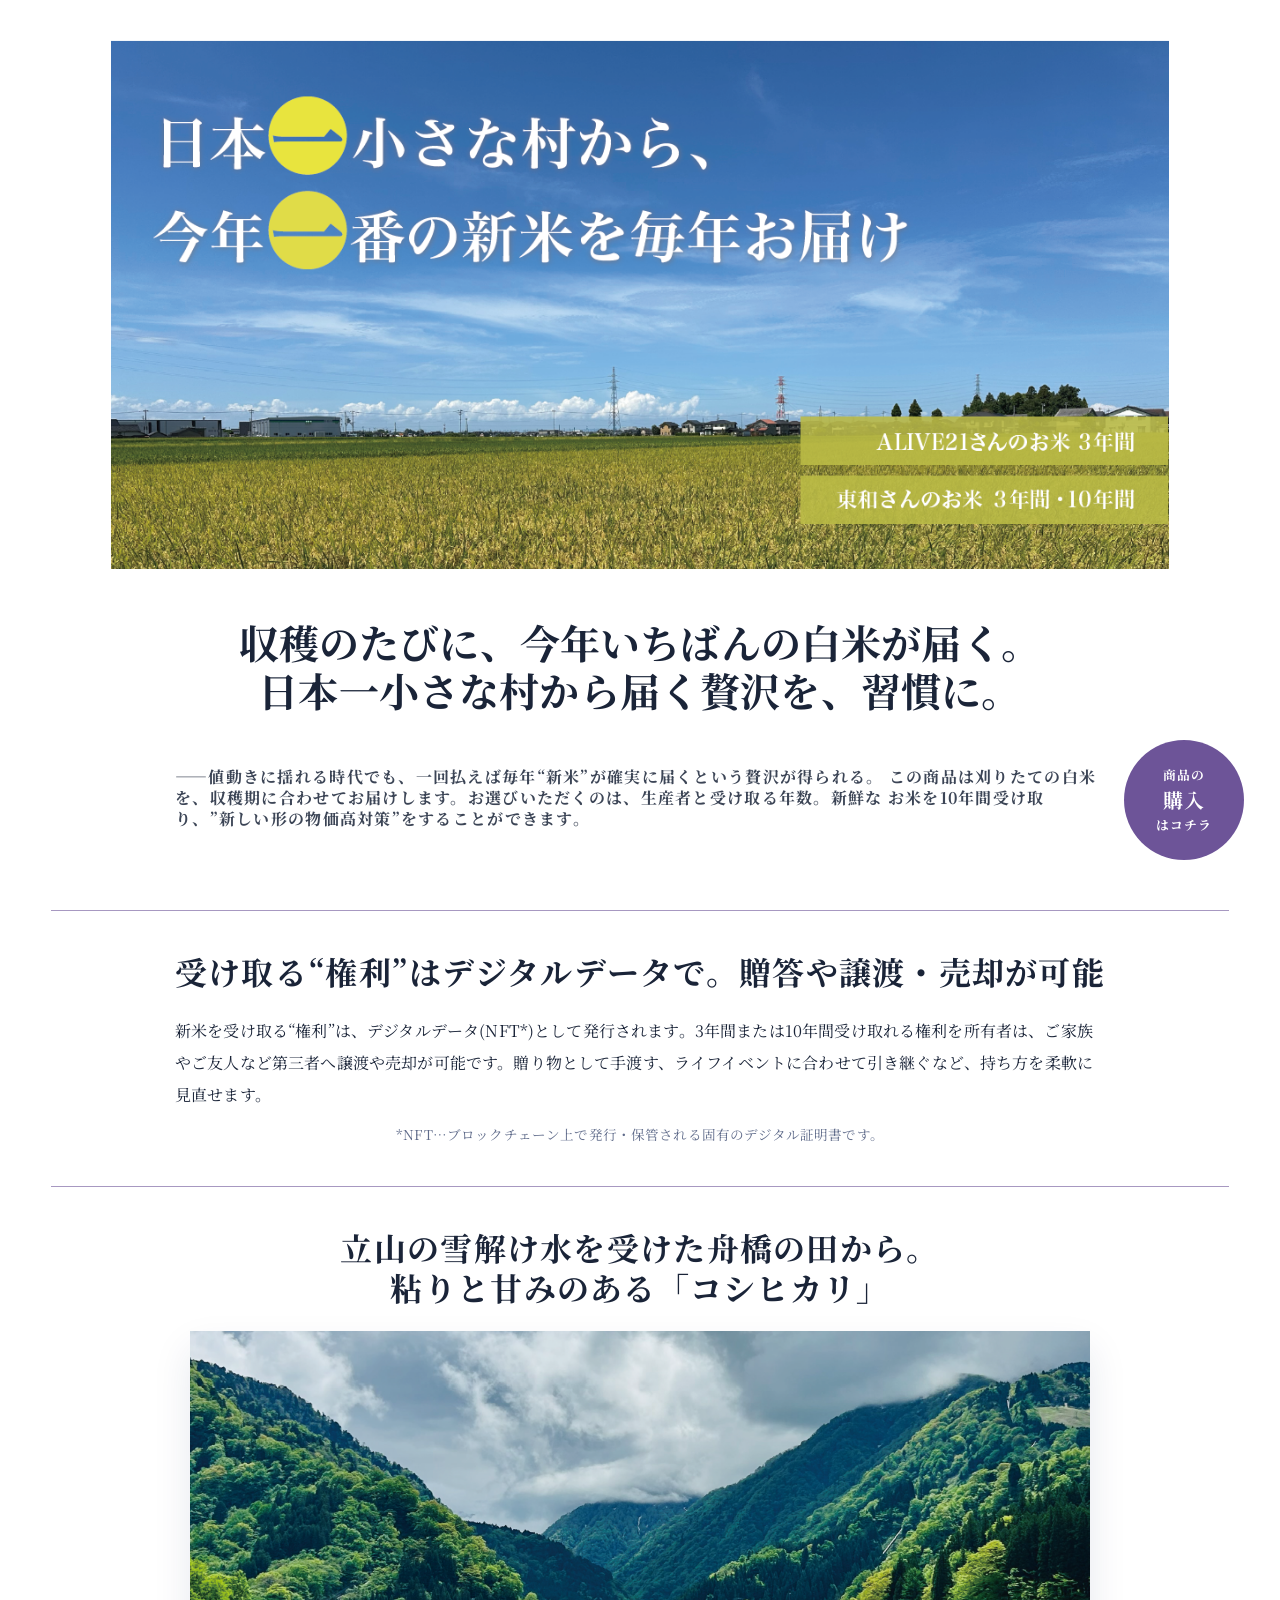
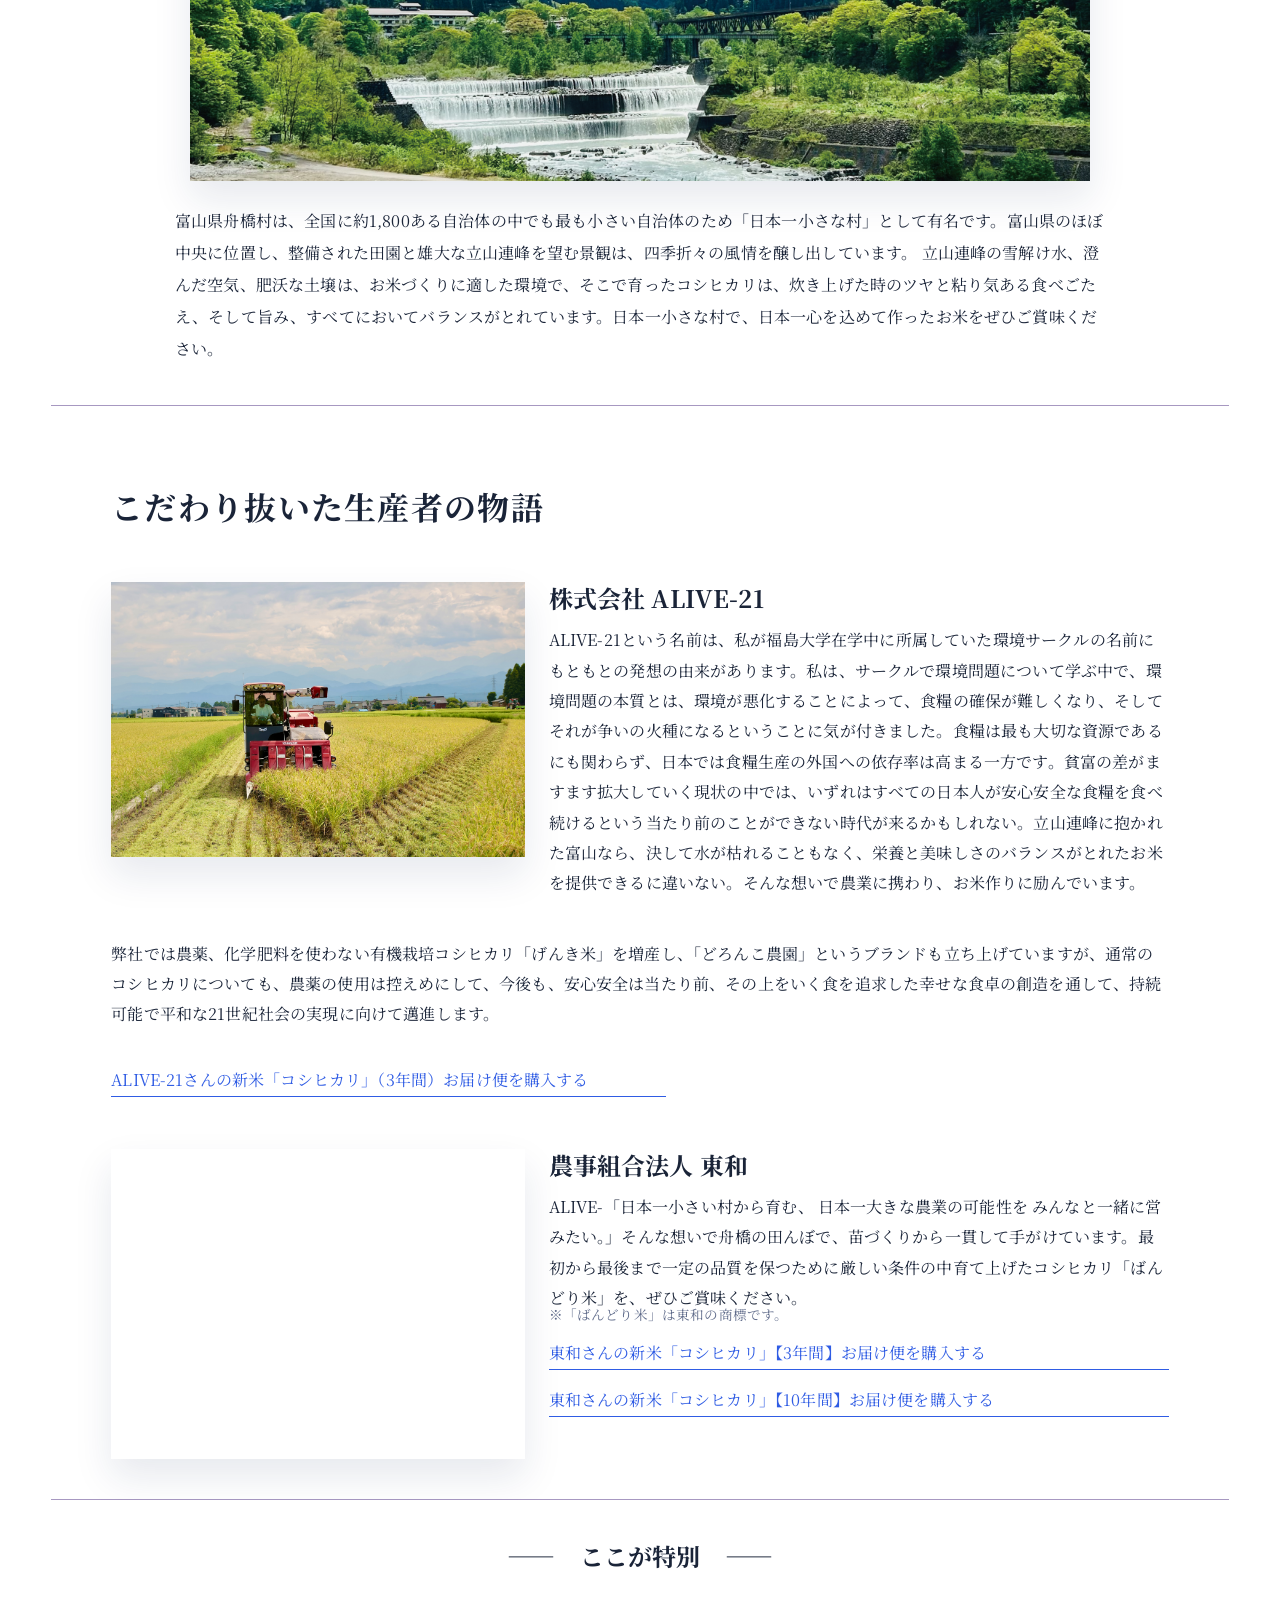
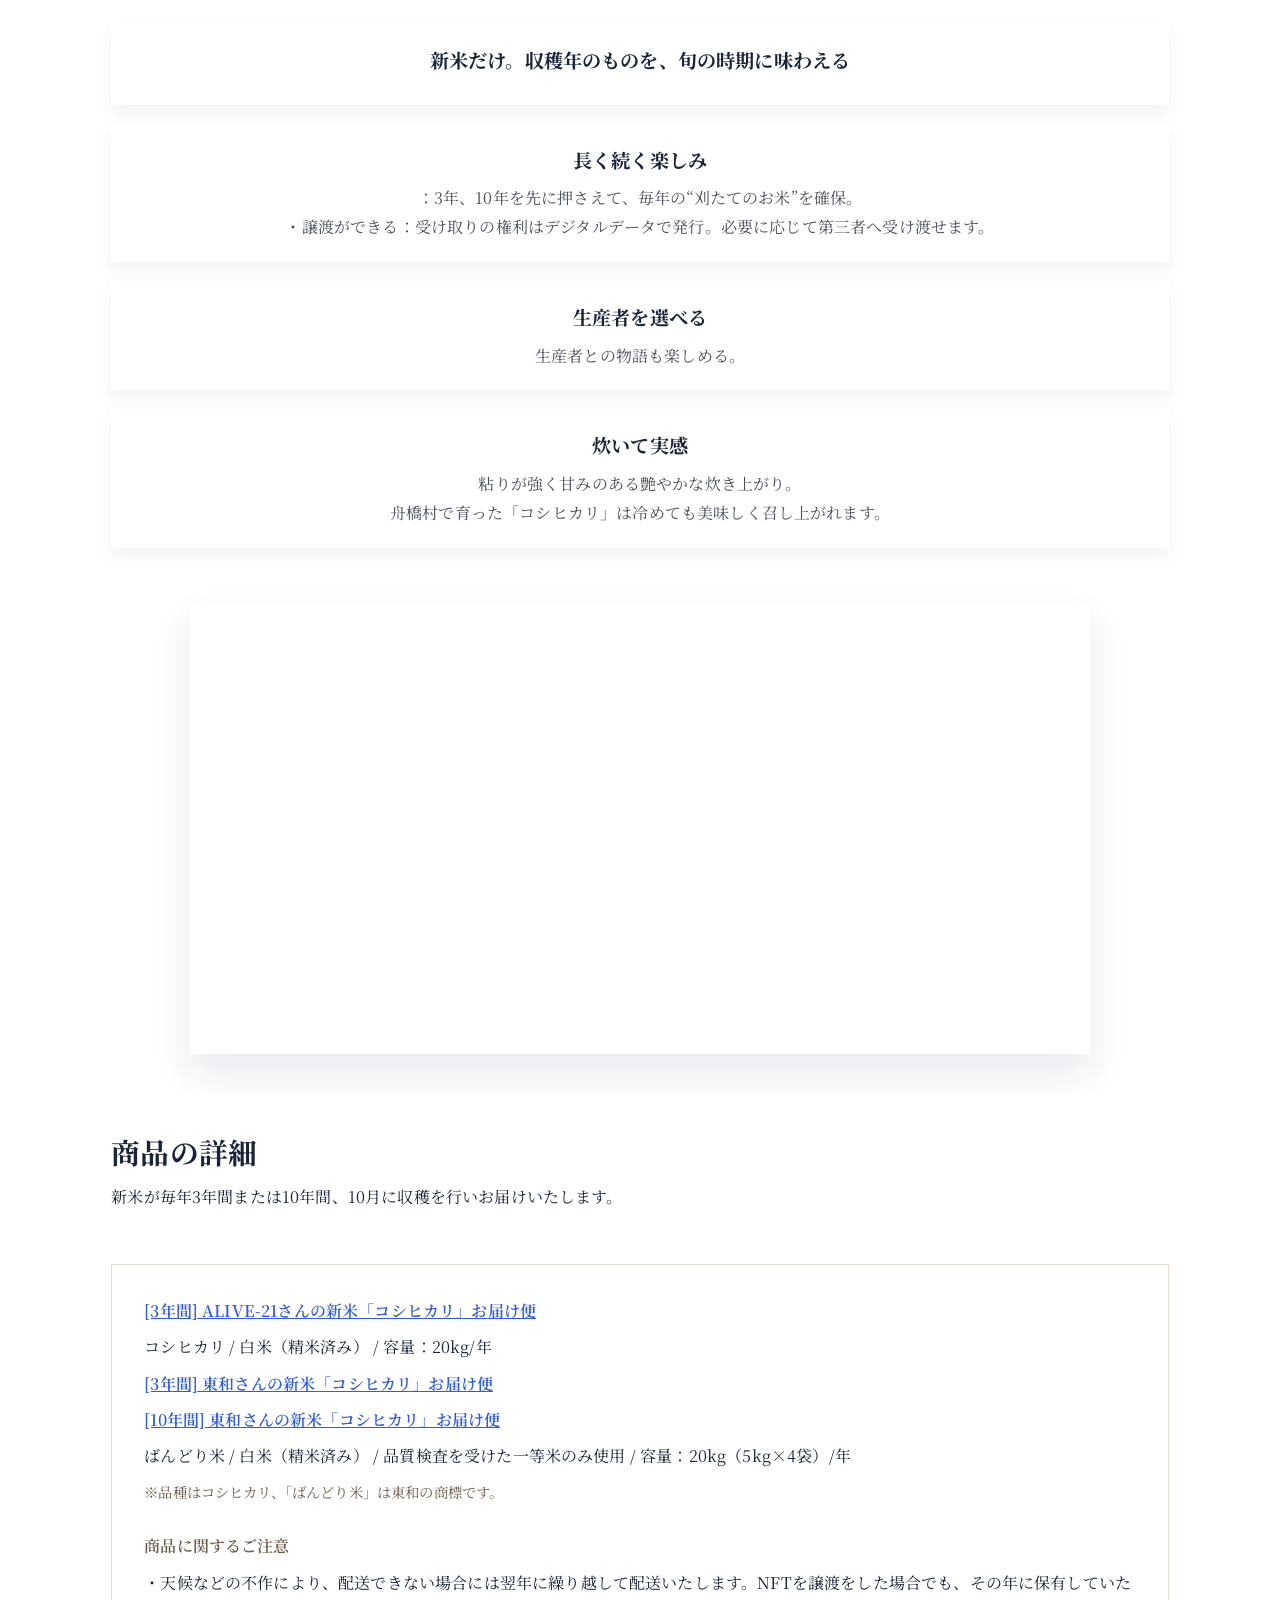
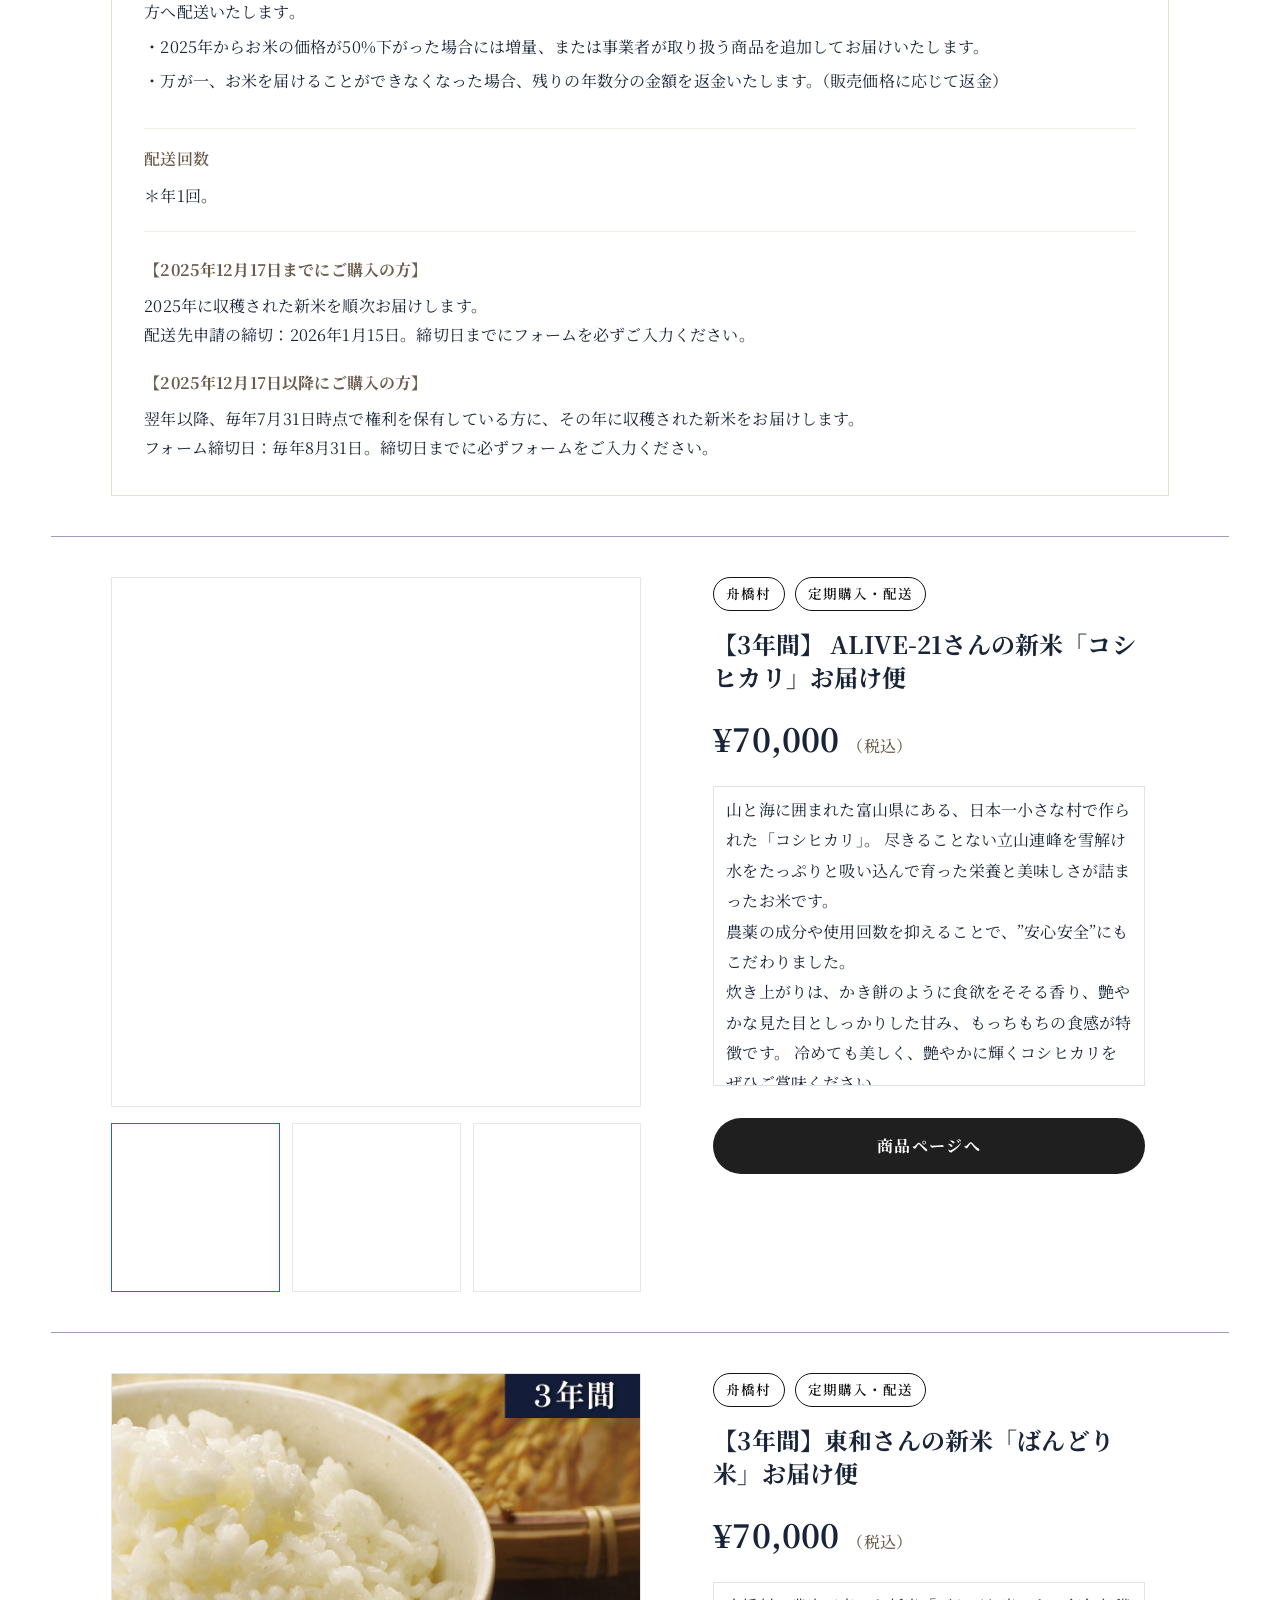
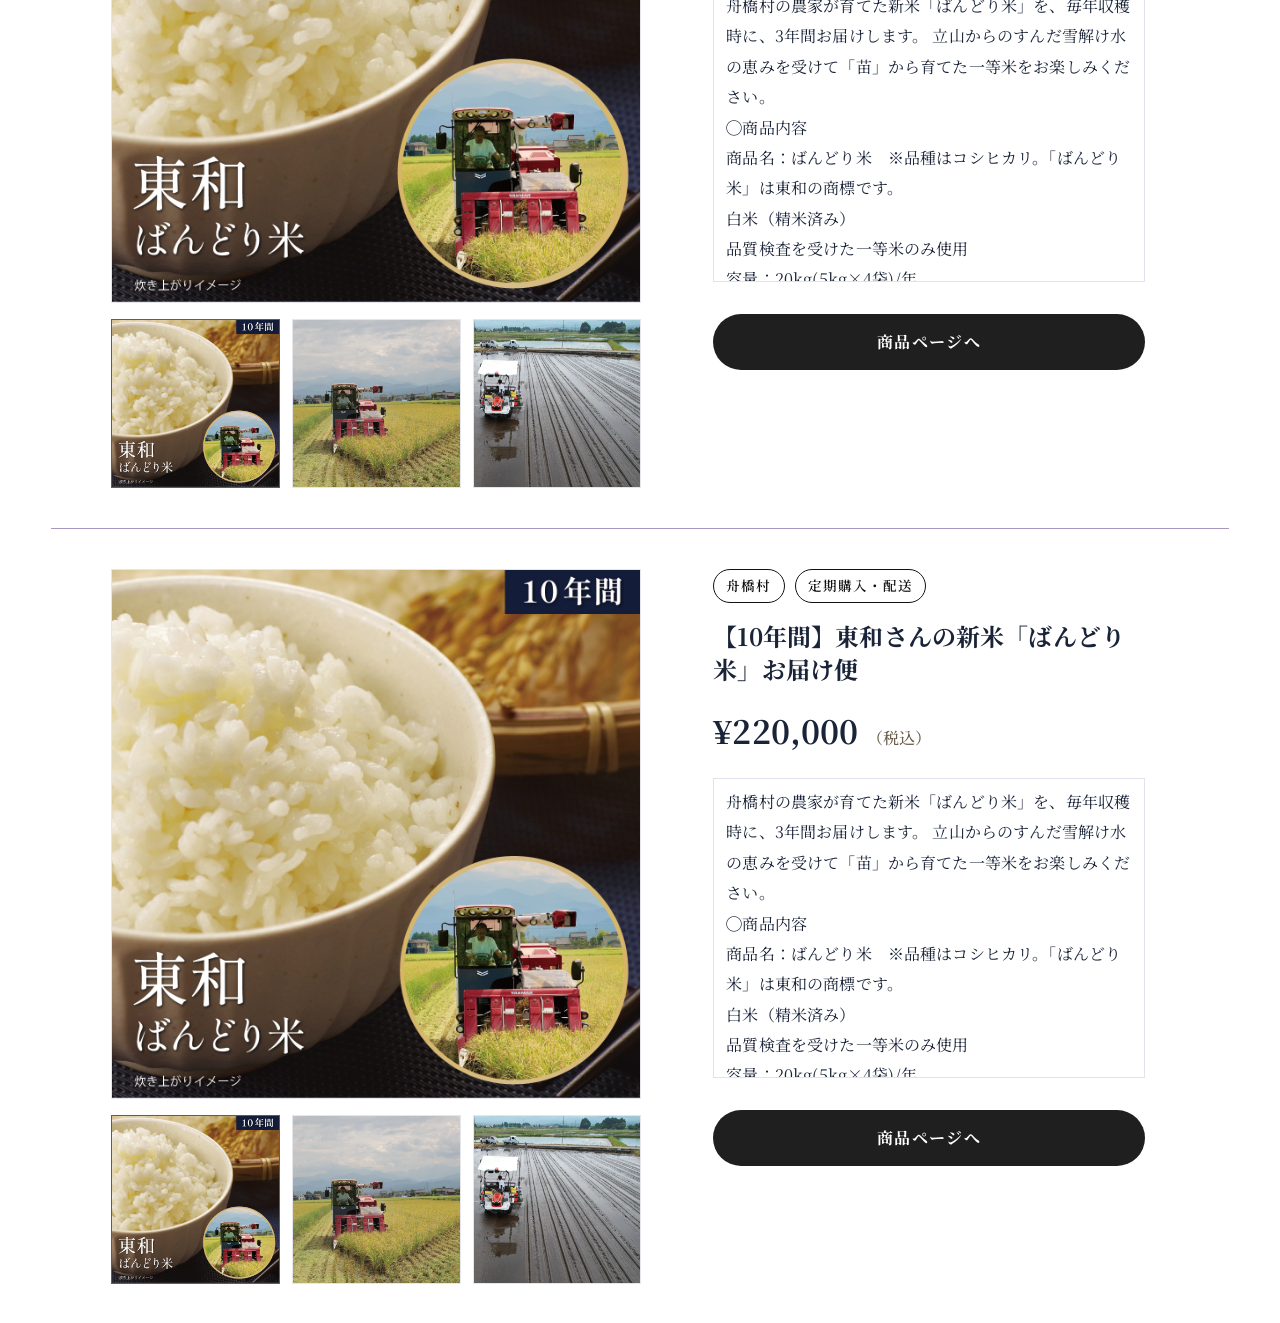
==== commit 7bec2edb: "minor-change" ====
--- a/index.html
+++ b/index.html
@@ -183,13 +183,13 @@
               <img data-gallery-featured src="./images/alive21_icon_3years.png" alt="ALIVE-21のコシヒカリ炊き上がりイメージ" loading="lazy" decoding="async" />
             </figure>
             <div class="product-gallery__thumbs" aria-label="商品イメージ">
-              <button class="product-gallery__thumb" type="button" data-gallery-thumb data-src="./images/funahashi003.png" data-alt="ALIVE-21のコシヒカリ炊き上がりイメージ" aria-label="炊き上がりイメージ" aria-pressed="true">
+              <button class="product-gallery__thumb" type="button" data-gallery-thumb data-src="./images/alive21_icon_3years.png" data-alt="ALIVE-21のコシヒカリ炊き上がりイメージ" aria-label="炊き上がりイメージ" aria-pressed="true">
                 <img src="./images/alive21_icon_3years.png" alt="" loading="lazy" decoding="async" />
               </button>
-              <button class="product-gallery__thumb" type="button" data-gallery-thumb data-src="./images/funahashi001.png" data-alt="コシヒカリの俯瞰写真" aria-label="俯瞰写真">
+              <button class="product-gallery__thumb" type="button" data-gallery-thumb data-src="./images/alive21-1.png" data-alt="コシヒカリの俯瞰写真" aria-label="俯瞰写真">
                 <img src="./images/alive21-1.png" alt="" loading="lazy" decoding="async" />
               </button>
-              <button class="product-gallery__thumb" type="button" data-gallery-thumb data-src="./images/funahashi004.jpg" data-alt="生産者の圃場の様子" aria-label="圃場の様子">
+              <button class="product-gallery__thumb" type="button" data-gallery-thumb data-src="./images/alive21-2.png" data-alt="生産者の圃場の様子" aria-label="圃場の様子">
                 <img src="./images/alive21-2.png" alt="" loading="lazy" decoding="async" />
               </button>
             </div>
@@ -237,7 +237,7 @@
                 翌年以降、毎年 7月31日時点で権利を保有している方 に、その年に収穫された新米をお届けいたします。<br>
                 フォーム締切日：毎年8月31日。締切日までに必ずフォームを必ずご入力ください。</p>
             </div>
-            <a class="product-gallery__cta" href="#section-details">商品ページへ</a>
+            <a class="product-gallery__cta" href="https://tokken.alyawmu.com/product/1ff06124-c427-4c6f-81b4-877d12b7761a">商品ページへ</a>
           </div>
         </div>
       </section>
@@ -249,13 +249,13 @@
               <img data-gallery-featured src="./images/touwa_icon_3years.png" alt="ALIVE-21のコシヒカリ炊き上がりイメージ" loading="lazy" decoding="async" />
             </figure>
             <div class="product-gallery__thumbs" aria-label="商品イメージ">
-              <button class="product-gallery__thumb" type="button" data-gallery-thumb data-src="./images/funahashi003.png" data-alt="ALIVE-21のコシヒカリ炊き上がりイメージ" aria-label="炊き上がりイメージ" aria-pressed="true">
-                <img src="./images/touwa_icon_3years.png" alt="" loading="lazy" decoding="async" />
-              </button>
-              <button class="product-gallery__thumb" type="button" data-gallery-thumb data-src="./images/funahashi001.png" data-alt="コシヒカリの俯瞰写真" aria-label="俯瞰写真">
+              <button class="product-gallery__thumb" type="button" data-gallery-thumb data-src="./images/funahashi003.png" data-alt="東和さんの新米「ばんどり米」" aria-label="炊き上がりイメージ" aria-pressed="true">
+                <img src="./images/touwa_icon_10years.png" alt="" loading="lazy" decoding="async" />
+              </button>
+              <button class="product-gallery__thumb" type="button" data-gallery-thumb data-src="./images/touwa1" data-alt="イメージ01" aria-label="俯瞰写真">
                 <img src="./images/touwa1.png" alt="" loading="lazy" decoding="async" />
               </button>
-              <button class="product-gallery__thumb" type="button" data-gallery-thumb data-src="./images/funahashi004.jpg" data-alt="生産者の圃場の様子" aria-label="圃場の様子">
+              <button class="product-gallery__thumb" type="button" data-gallery-thumb data-src="./images/touwa2" data-alt="生産者の圃場の様子" aria-label="圃場の様子">
                 <img src="./images/touwa2.png" alt="" loading="lazy" decoding="async" />
               </button>
             </div>
@@ -298,7 +298,7 @@
                 翌年以降、毎年 7月31日時点で権利を保有している方 に、その年に収穫された新米をお届けいたします。<br>
                 フォーム締切日：毎年8月31日。締切日までに必ずフォームを必ずご入力ください。</p>
             </div>
-            <a class="product-gallery__cta" href="#section-details">商品ページへ</a>
+            <a class="product-gallery__cta" href="https://tokken.alyawmu.com/product/16ea94f6-bddd-45d8-b7d6-e21a8bbe59d2">商品ページへ</a>
           </div>
         </div>
       </section>
@@ -307,16 +307,16 @@
         <div class="container product-gallery" data-product-gallery>
           <div class="product-gallery__media">
             <figure class="product-gallery__featured">
-              <img data-gallery-featured src="./images/touwa_icon_10years.png" alt="ALIVE-21のコシヒカリ炊き上がりイメージ" loading="lazy" decoding="async" />
+              <img data-gallery-featured src="./images/touwa_icon_10years.png" alt="東和さんの新米「ばんどり米」" loading="lazy" decoding="async" />
             </figure>
             <div class="product-gallery__thumbs" aria-label="商品イメージ">
-              <button class="product-gallery__thumb" type="button" data-gallery-thumb data-src="./images/funahashi003.png" data-alt="ALIVE-21のコシヒカリ炊き上がりイメージ" aria-label="炊き上がりイメージ" aria-pressed="true">
+              <button class="product-gallery__thumb" type="button" data-gallery-thumb data-src="./images/funahashi003.png" data-alt="東和さんの新米「ばんどり米」" aria-label="炊き上がりイメージ" aria-pressed="true">
                 <img src="./images/touwa_icon_10years.png" alt="" loading="lazy" decoding="async" />
               </button>
-              <button class="product-gallery__thumb" type="button" data-gallery-thumb data-src="./images/funahashi001.png" data-alt="コシヒカリの俯瞰写真" aria-label="俯瞰写真">
+              <button class="product-gallery__thumb" type="button" data-gallery-thumb data-src="./images/touwa1" data-alt="イメージ01" aria-label="俯瞰写真">
                 <img src="./images/touwa1.png" alt="" loading="lazy" decoding="async" />
               </button>
-              <button class="product-gallery__thumb" type="button" data-gallery-thumb data-src="./images/funahashi004.jpg" data-alt="生産者の圃場の様子" aria-label="圃場の様子">
+              <button class="product-gallery__thumb" type="button" data-gallery-thumb data-src="./images/touwa2" data-alt="生産者の圃場の様子" aria-label="圃場の様子">
                 <img src="./images/touwa2.png" alt="" loading="lazy" decoding="async" />
               </button>
             </div>
@@ -359,7 +359,7 @@
                 翌年以降、毎年 7月31日時点で権利を保有している方 に、その年に収穫された新米をお届けいたします。<br>
                 フォーム締切日：毎年8月31日。締切日までに必ずフォームを必ずご入力ください。</p>
             </div>
-            <a class="product-gallery__cta" href="#section-details">商品ページへ</a>
+            <a class="product-gallery__cta" href="https://tokken.alyawmu.com/product/50f7e4bc-96b6-4b79-8980-109d5c9325aa">商品ページへ</a>
           </div>
         </div>
       </section>
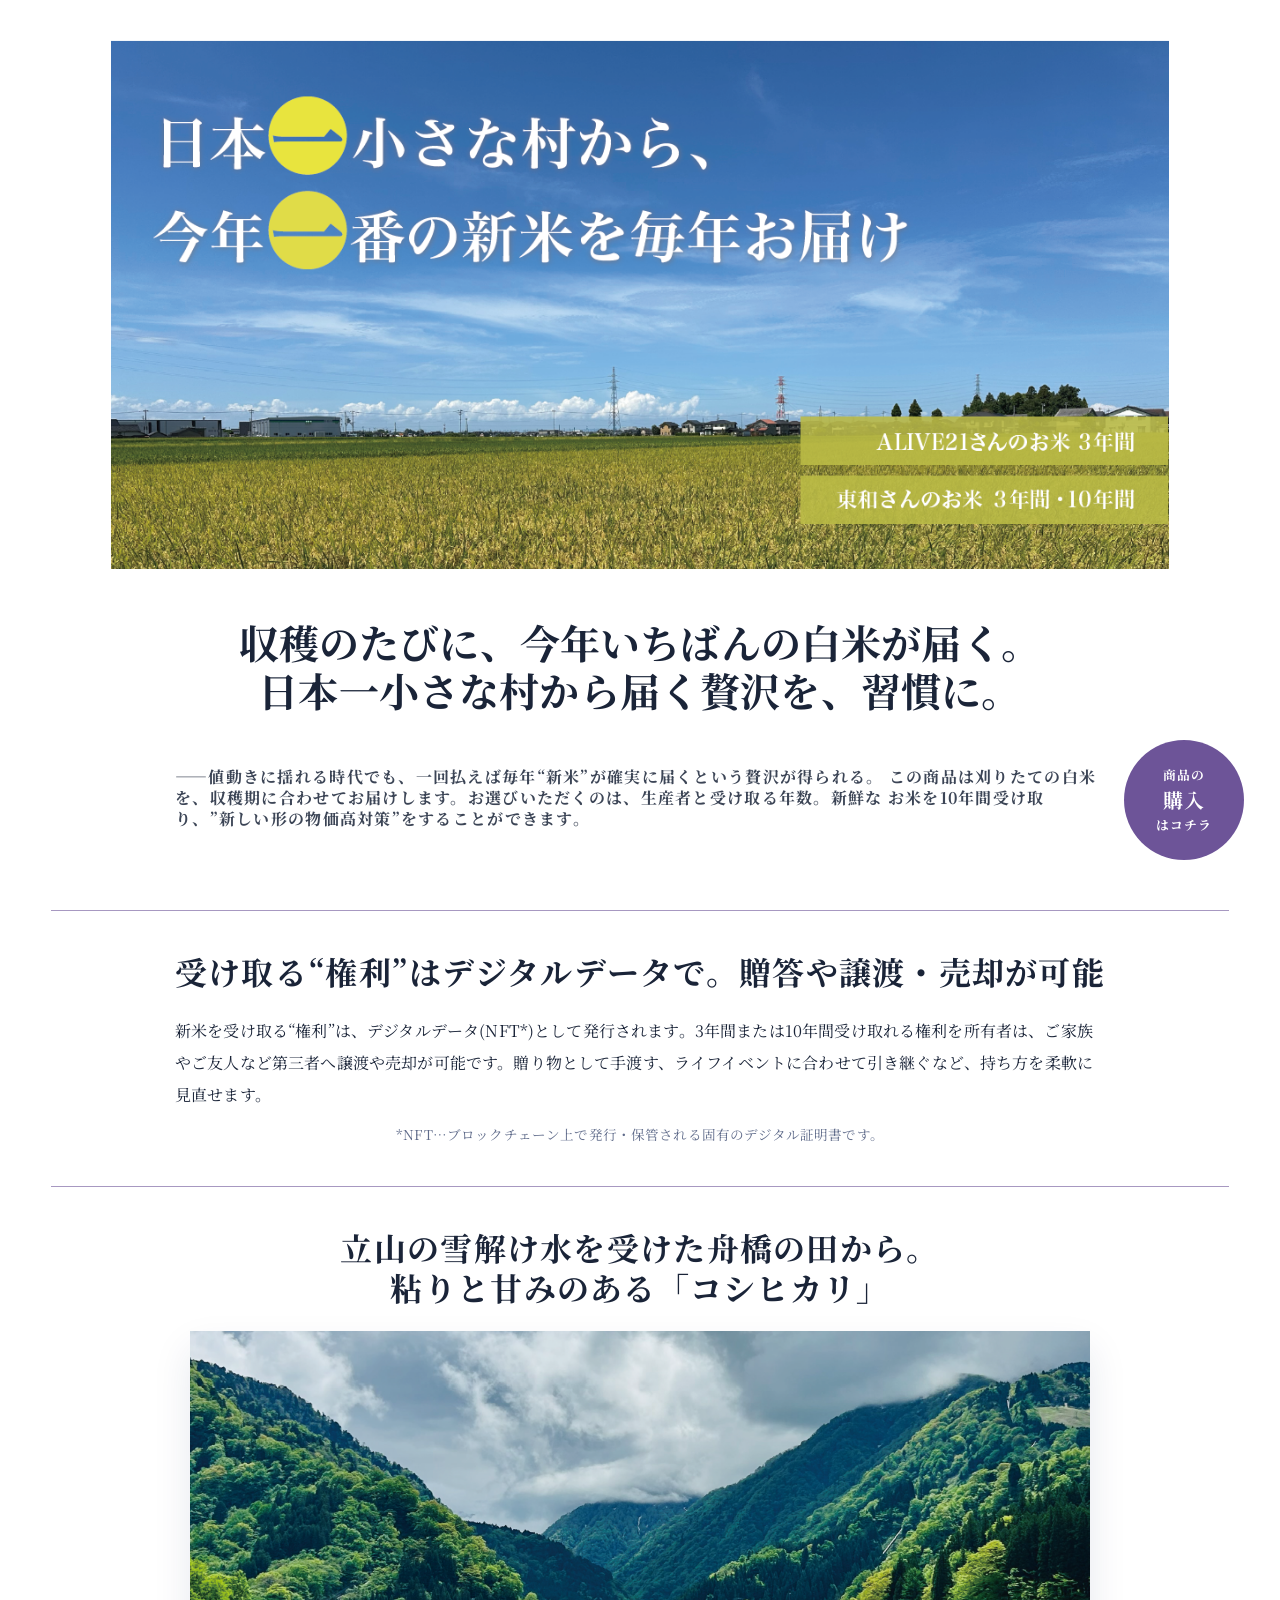
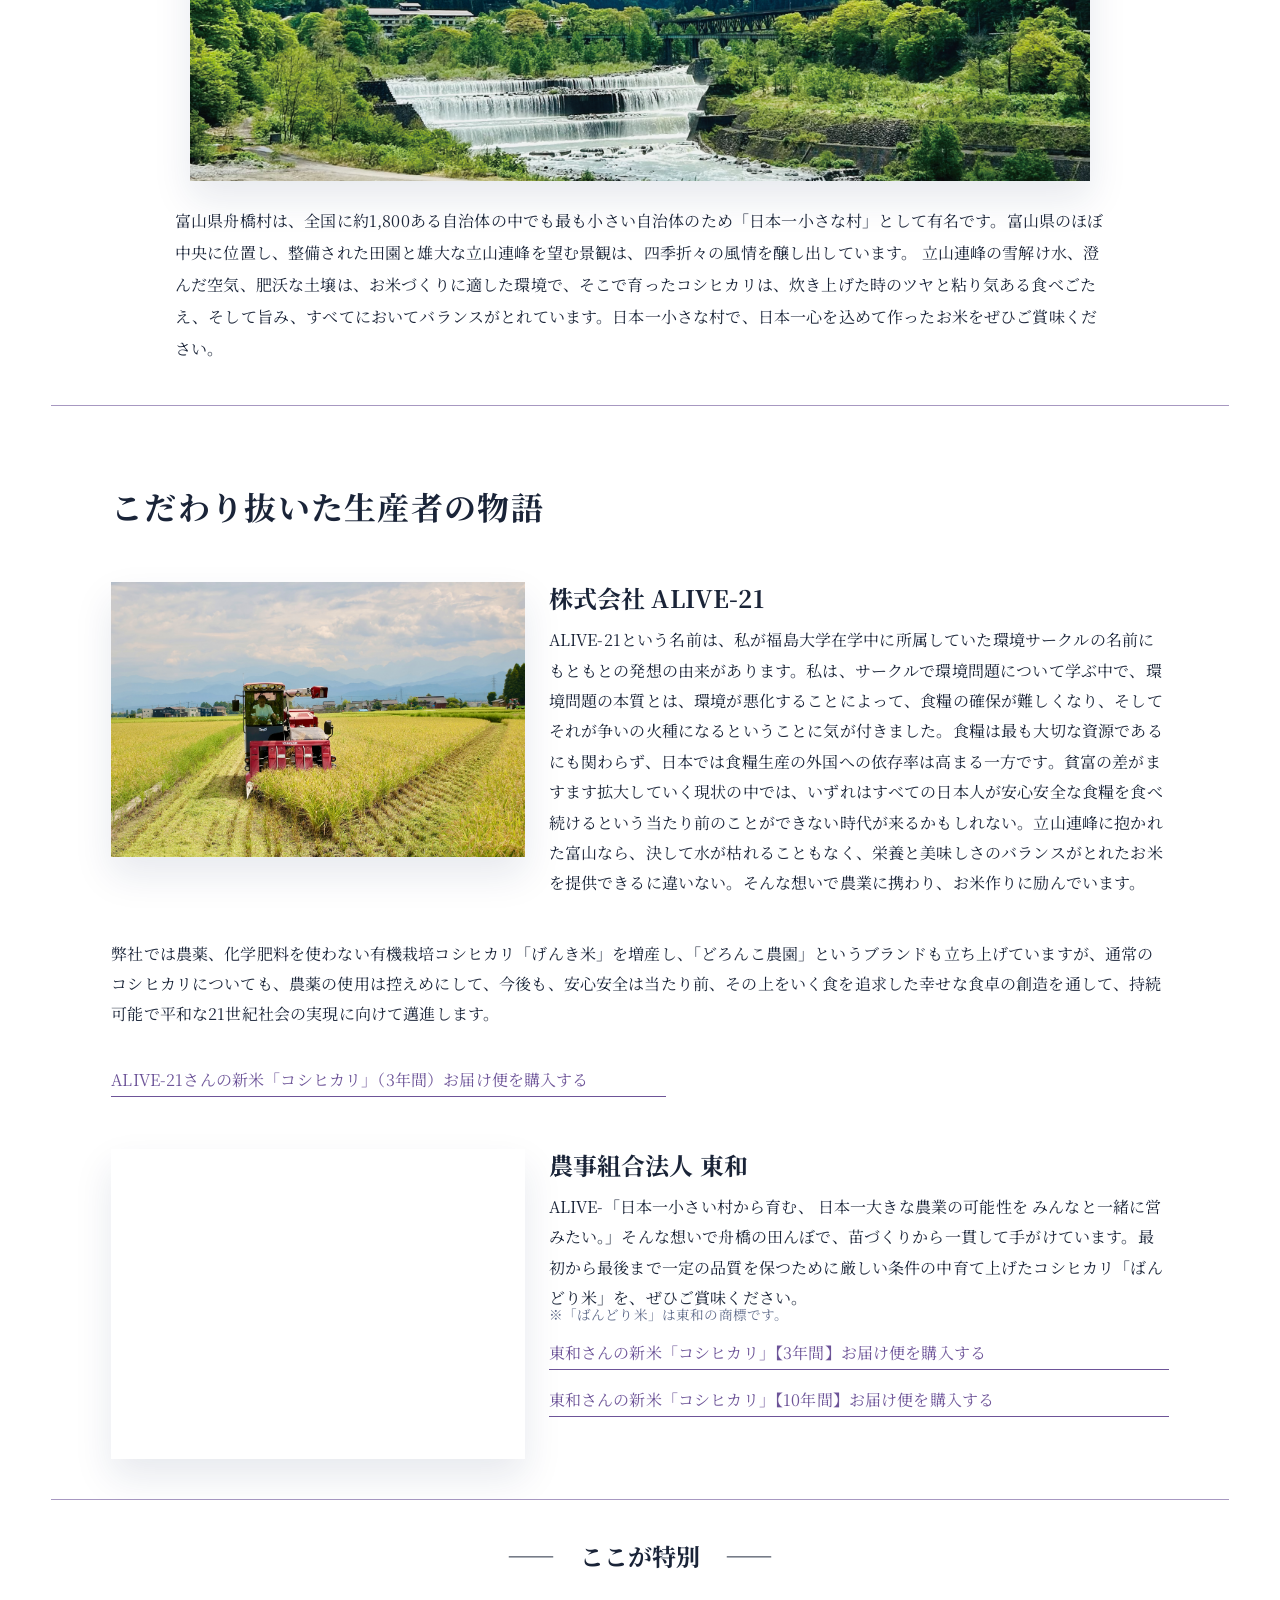
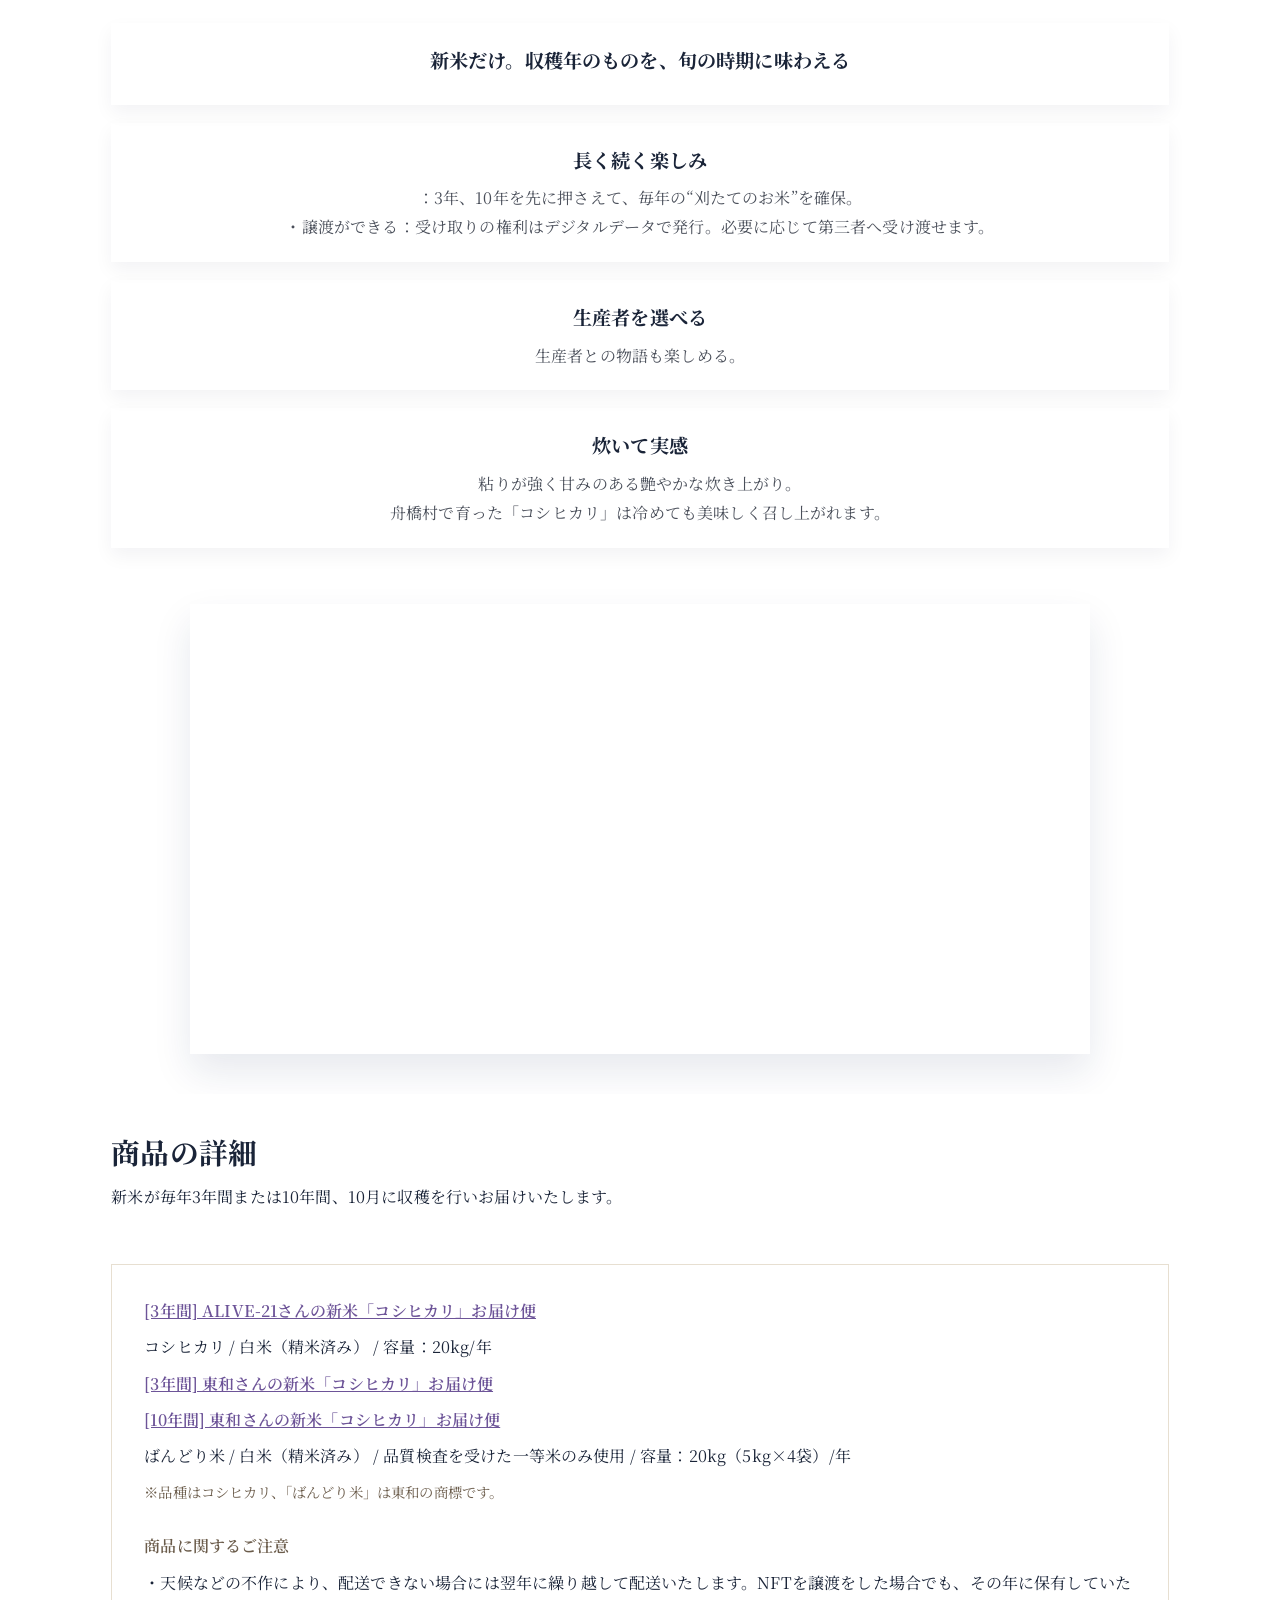
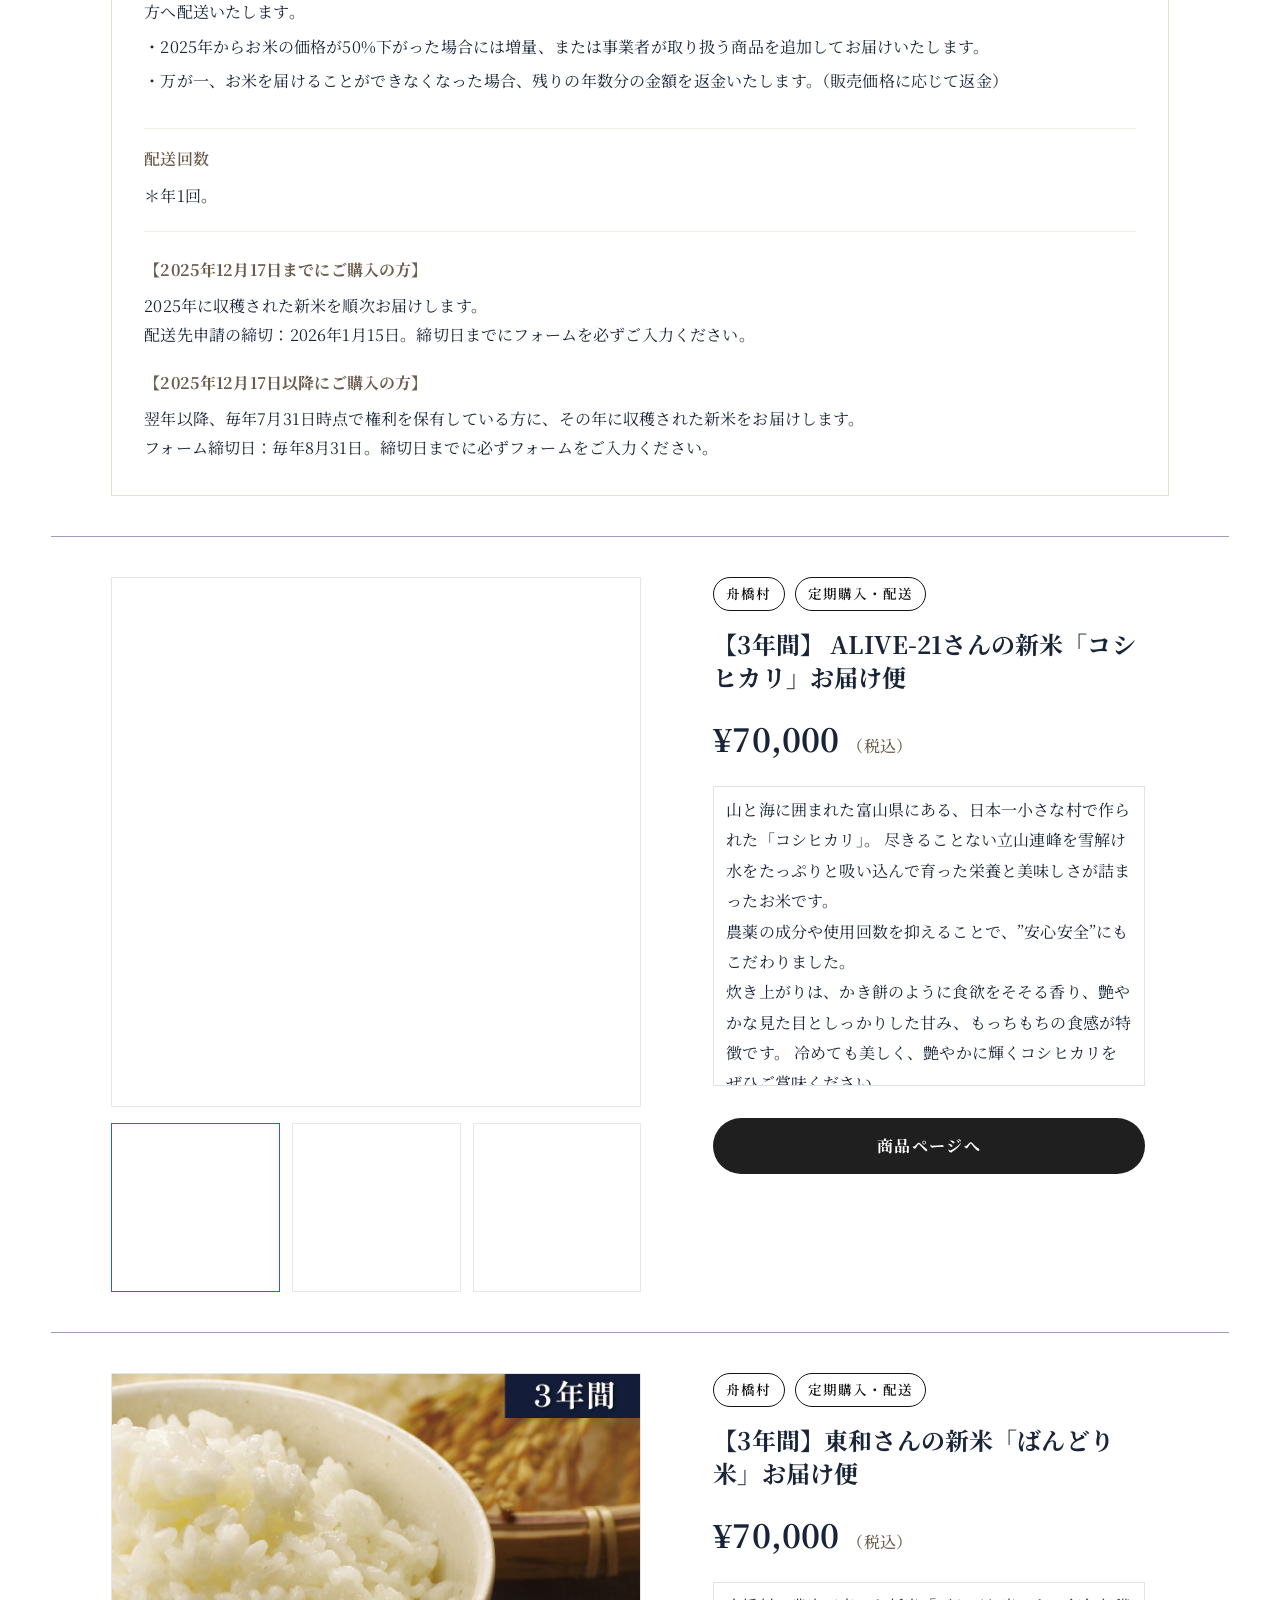
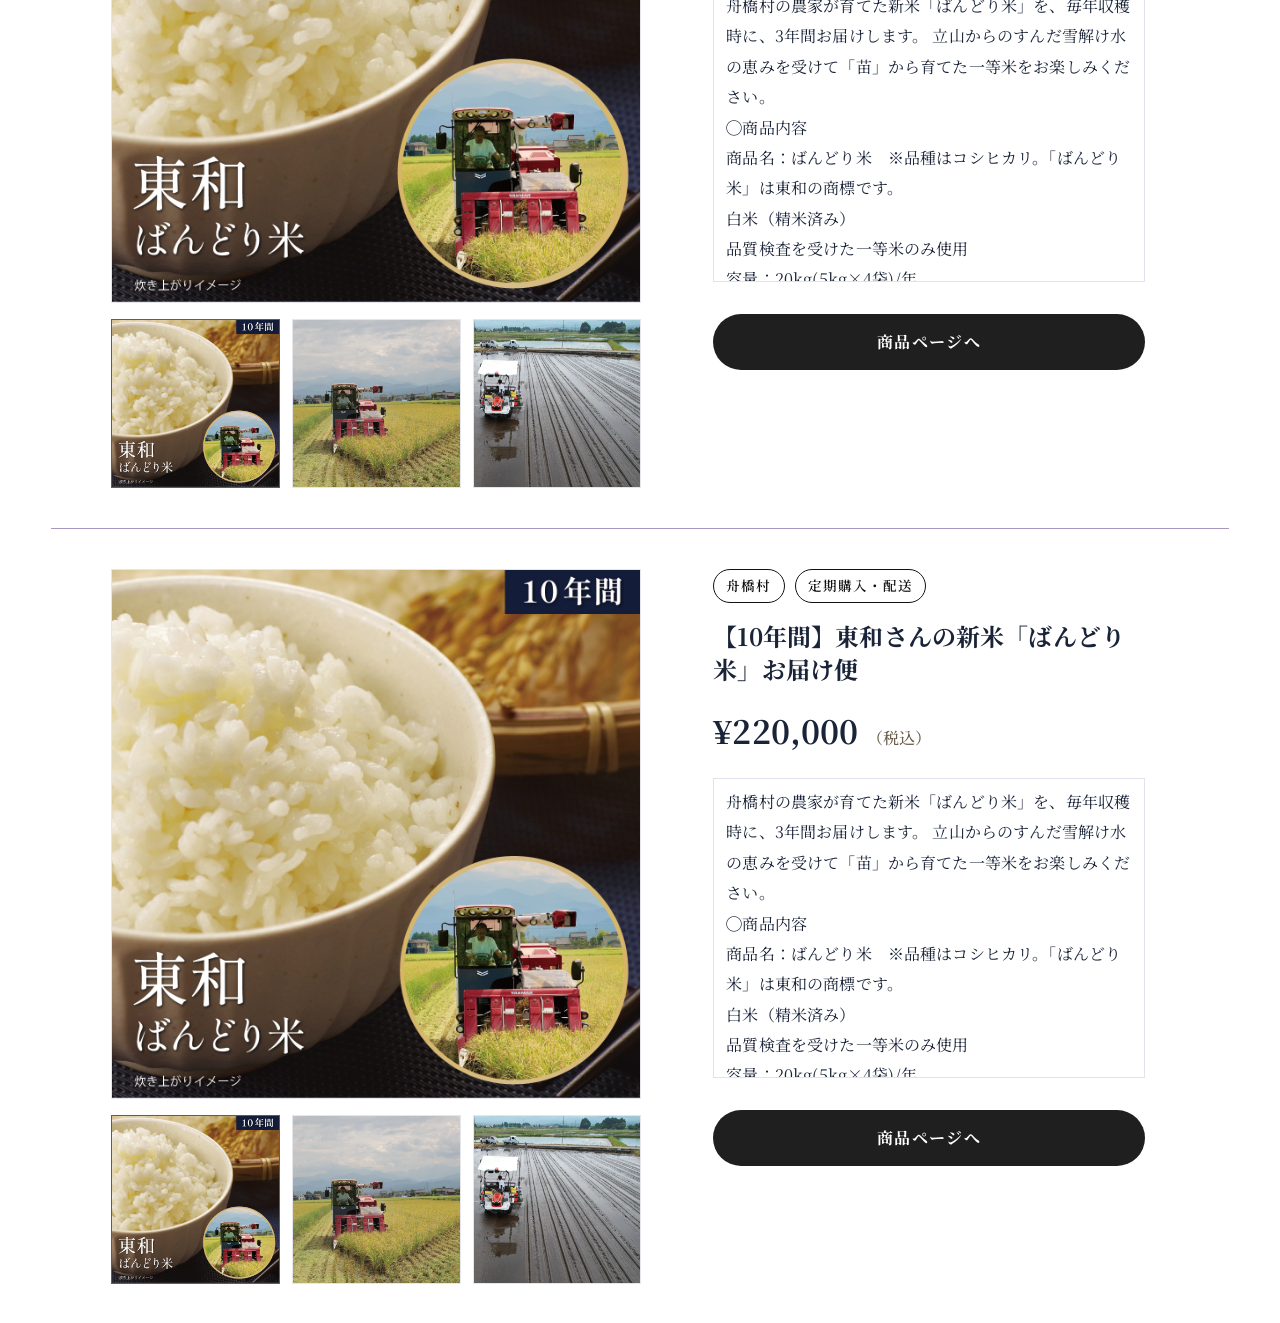
==== commit cbe707c2: "minor-change" ====
--- a/index.html
+++ b/index.html
@@ -75,7 +75,7 @@
             弊社では農薬、化学肥料を使わない有機栽培コシヒカリ「げんき米」を増産し、「どろんこ農園」というブランドも立ち上げていますが、通常のコシヒカリについても、農薬の使用は控えめにして、今後も、安心安全は当たり前、その上をいく食を追求した幸せな食卓の創造を通して、持続可能で平和な21世紀社会の実現に向けて邁進します。
           </p>
           <div class="producer-story__actions">
-            <a class="producer-story__cta-first" href="#section-purchase">ALIVE-21さんの新米「コシヒカリ」（3年間）お届け便を購入する</a>
+            <a class="producer-story__cta-first" href="#section-product-gallery1">ALIVE-21さんの新米「コシヒカリ」（3年間）お届け便を購入する</a>
           </div>
           <div class="producer-story__columns__second">
             <figure class="producer-story__media">
@@ -88,8 +88,8 @@
               </p>
               <p class="producer-story__text heritage__note">※「ばんどり米」は東和の商標です。</p>
               <div class="producer-story__actions">
-                <a class="producer-story__cta" href="#section-purchase">東和さんの新米「コシヒカリ」【3年間】お届け便を購入する</a>
-                <a class="producer-story__cta" href="#section-purchase">東和さんの新米「コシヒカリ」【10年間】お届け便を購入する</a>
+                <a class="producer-story__cta" href="#section-product-gallery2">東和さんの新米「コシヒカリ」【3年間】お届け便を購入する</a>
+                <a class="producer-story__cta" href="#section-product-gallery3">東和さんの新米「コシヒカリ」【10年間】お届け便を購入する</a>
               </div>
             </div>
           </div>
@@ -136,11 +136,11 @@
 
           <section class="details__panel">
             <div class="details-products__links">
-              <a class="details-products__link" href="#section-purchase">[3年間] ALIVE-21さんの新米「コシヒカリ」お届け便</a>
+              <a class="details-products__link" href="#section-product-gallery1">[3年間] ALIVE-21さんの新米「コシヒカリ」お届け便</a>
               <p class="details__copy">コシヒカリ / 白米（精米済み） / 容量：20kg/年</p>
 
-              <a class="details-products__link" href="#section-purchase">[3年間] 東和さんの新米「コシヒカリ」お届け便</a>
-              <a class="details-products__link" href="#section-purchase">[10年間] 東和さんの新米「コシヒカリ」お届け便</a>
+              <a class="details-products__link" href="#section-product-gallery2">[3年間] 東和さんの新米「コシヒカリ」お届け便</a>
+              <a class="details-products__link" href="#section-product-gallery3">[10年間] 東和さんの新米「コシヒカリ」お届け便</a>
               <p class="details__copy">ばんどり米 / 白米（精米済み） / 品質検査を受けた一等米のみ使用 / 容量：20kg（5kg×4袋）/年</p>
               <p class="details__footnote">※品種はコシヒカリ、「ばんどり米」は東和の商標です。</p>
             </div>
@@ -176,7 +176,7 @@
         </div>
       </section>
 
-      <section id="section-product-gallery" class="section section--product-gallery reveal" data-section-title="商品イメージ" data-reveal>
+      <section id="section-product-gallery1" class="section section--product-gallery reveal" data-section-title="商品イメージ" data-reveal>
         <div class="container product-gallery" data-product-gallery>
           <div class="product-gallery__media">
             <figure class="product-gallery__featured">
@@ -242,7 +242,7 @@
         </div>
       </section>
 
-      <section id="section-product-gallery" class="section section--product-gallery reveal" data-section-title="商品イメージ" data-reveal>
+      <section id="section-product-gallery2" class="section section--product-gallery reveal" data-section-title="商品イメージ" data-reveal>
         <div class="container product-gallery" data-product-gallery>
           <div class="product-gallery__media">
             <figure class="product-gallery__featured">
@@ -303,7 +303,7 @@
         </div>
       </section>
 
-      <section id="section-product-gallery" class="section section--product-gallery reveal" data-section-title="商品イメージ" data-reveal>
+      <section id="section-product-gallery3" class="section section--product-gallery reveal" data-section-title="商品イメージ" data-reveal>
         <div class="container product-gallery" data-product-gallery>
           <div class="product-gallery__media">
             <figure class="product-gallery__featured">
--- a/styles_funahashi.css
+++ b/styles_funahashi.css
@@ -211,7 +211,7 @@
   align-items: center;
   margin-top: 4px;
   font-size: 1rem;
-  color: var(--color-accent);
+  color: #6d5498;
   border-bottom: 1px solid currentColor;
   padding-bottom: 2px;
   transition: opacity var(--transition);
@@ -223,7 +223,7 @@
   align-items: center;
   margin-top: 4px;
   font-size: 1rem;
-  color: var(--color-accent);
+  color: #6d5498;
   border-bottom: 1px solid currentColor;
   padding-bottom: 2px;
   transition: opacity var(--transition);
@@ -399,7 +399,7 @@
 }
 
 .details-products__link {
-  color: var(--color-accent);
+  color: #6d5498;
   font-weight: 600;
   text-decoration: underline;
 }
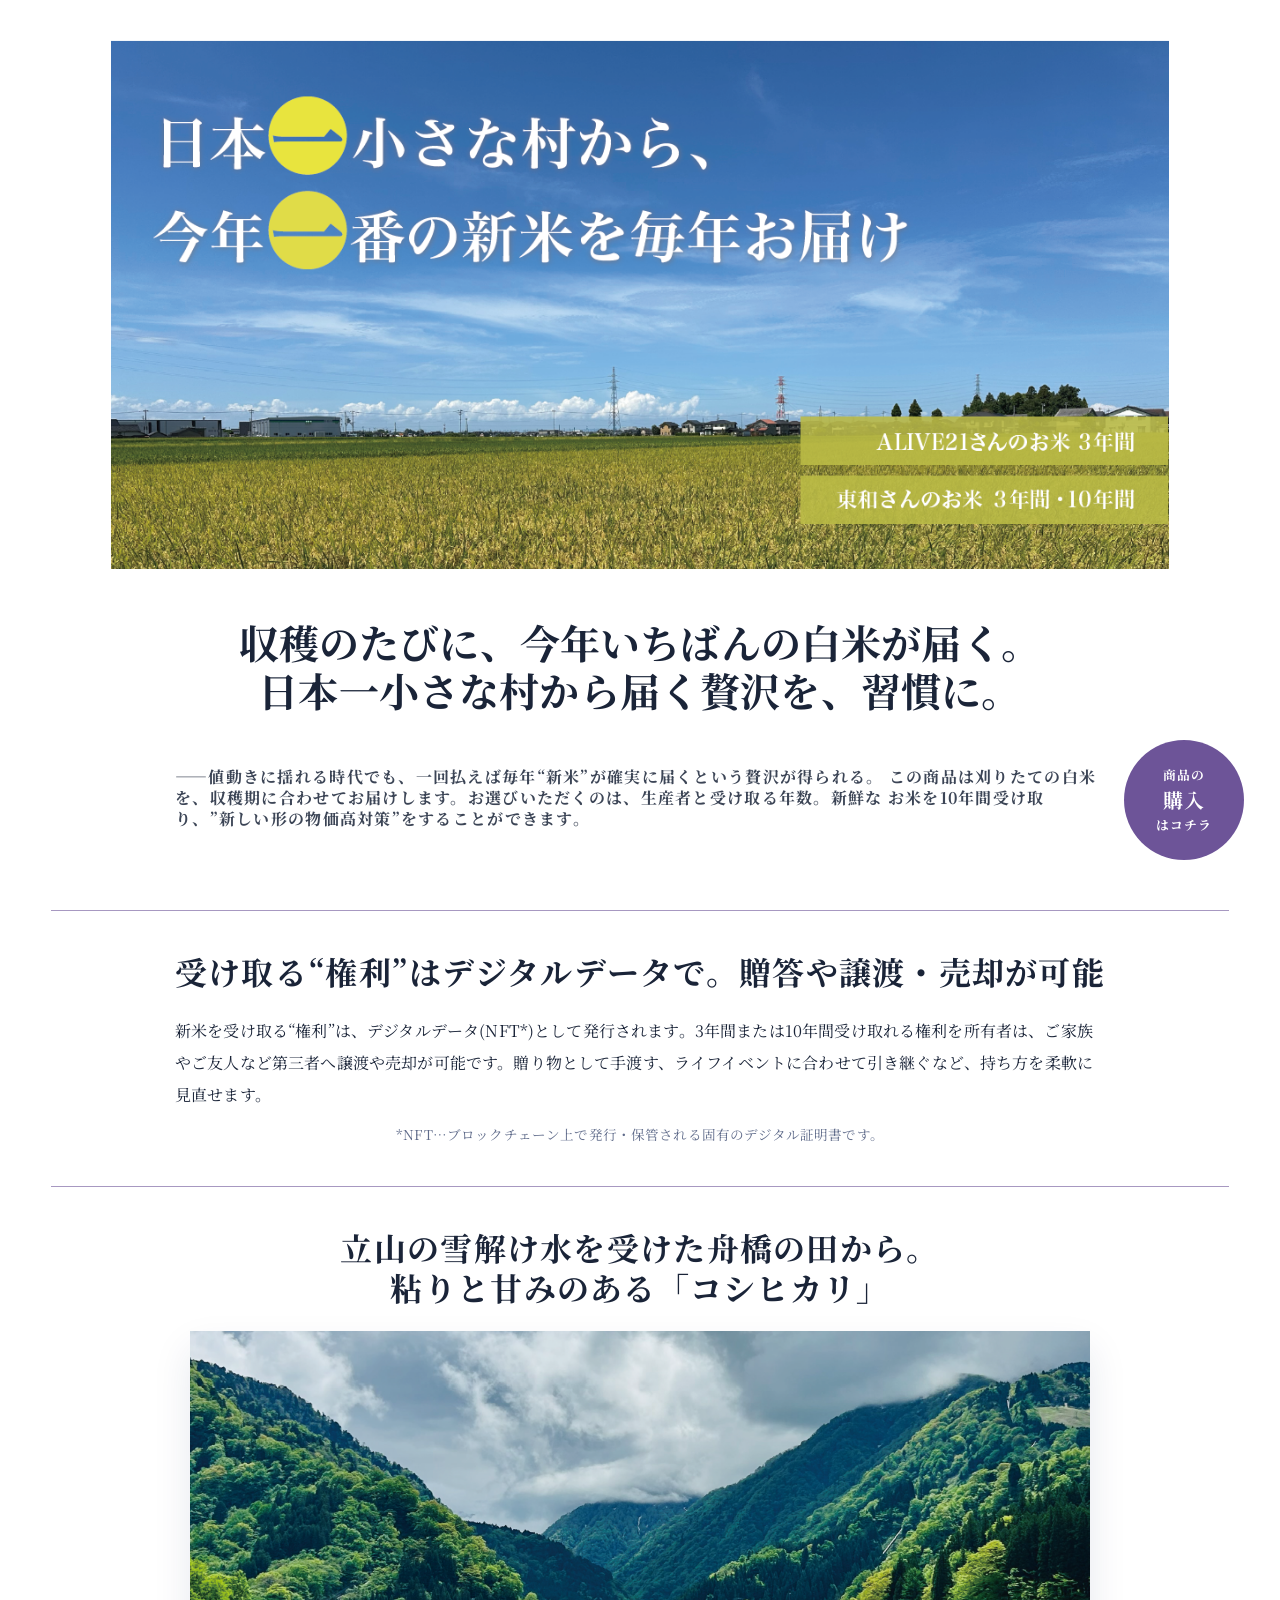
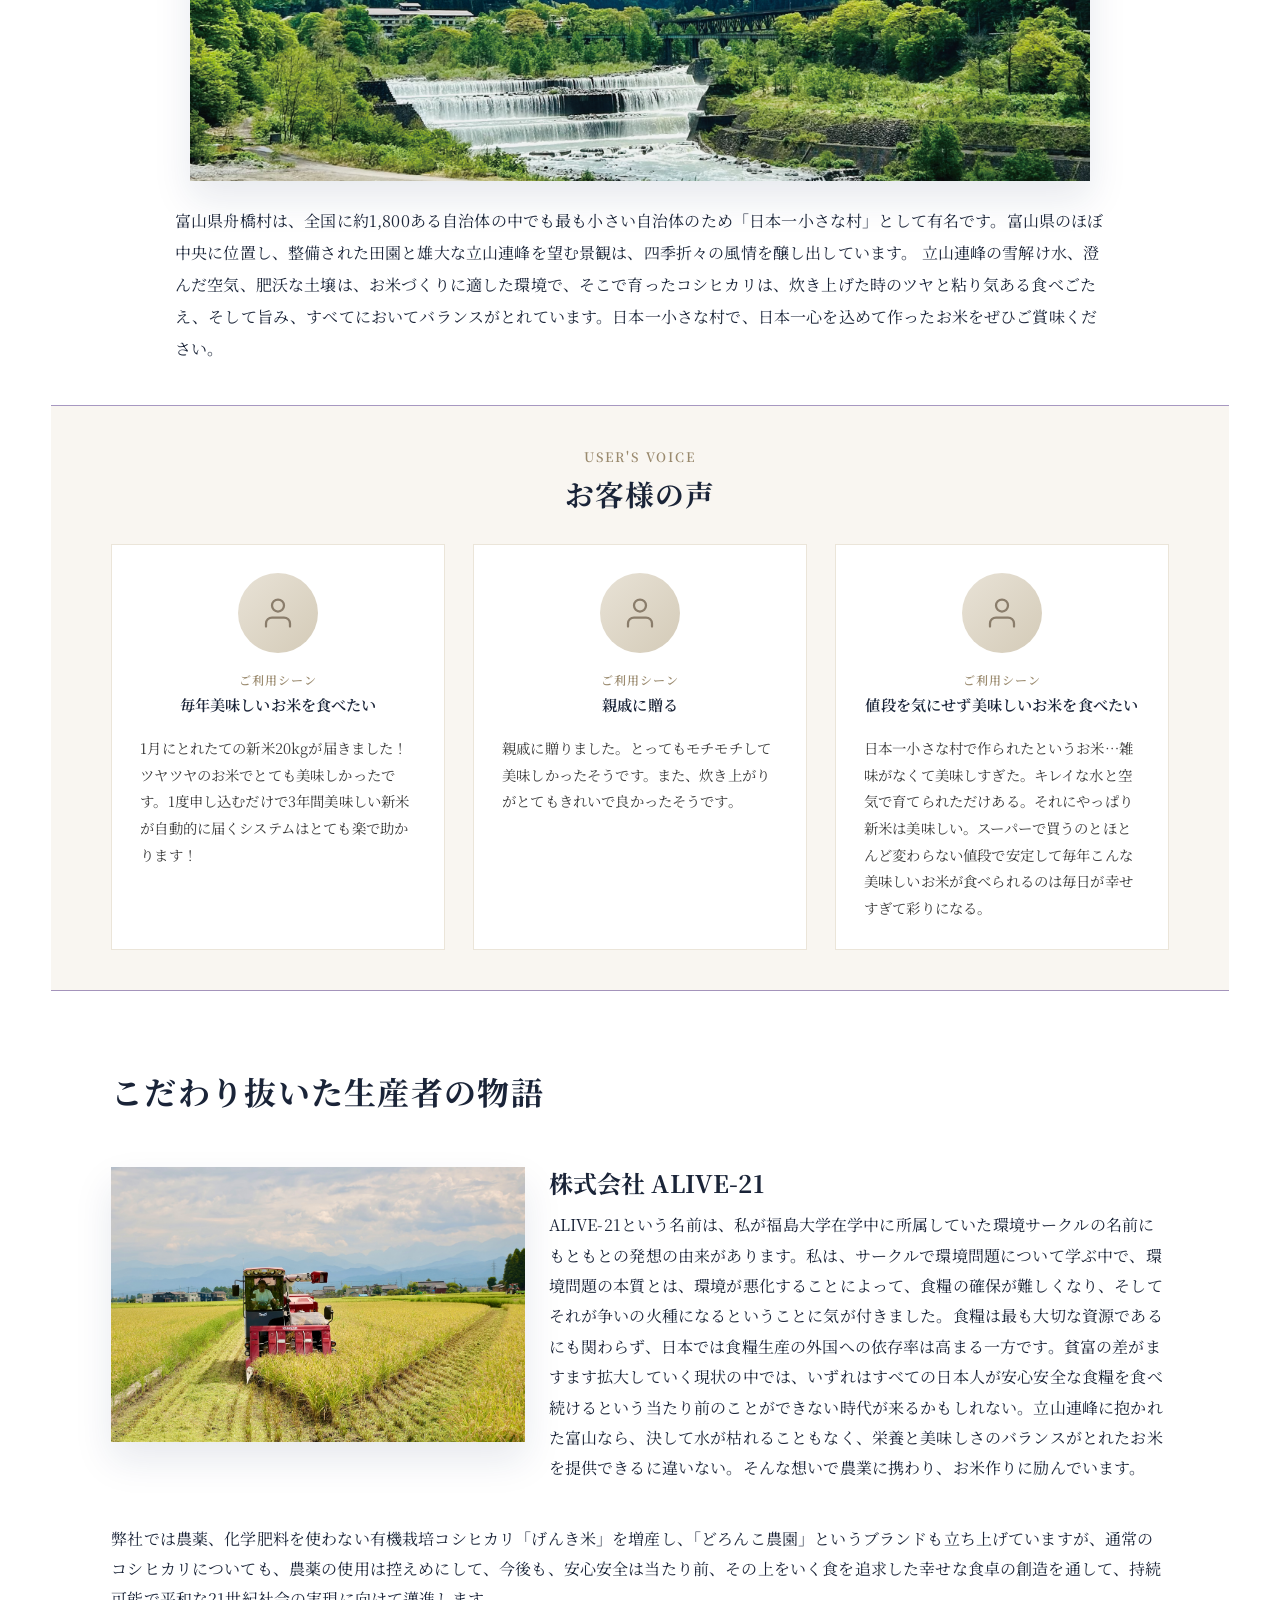
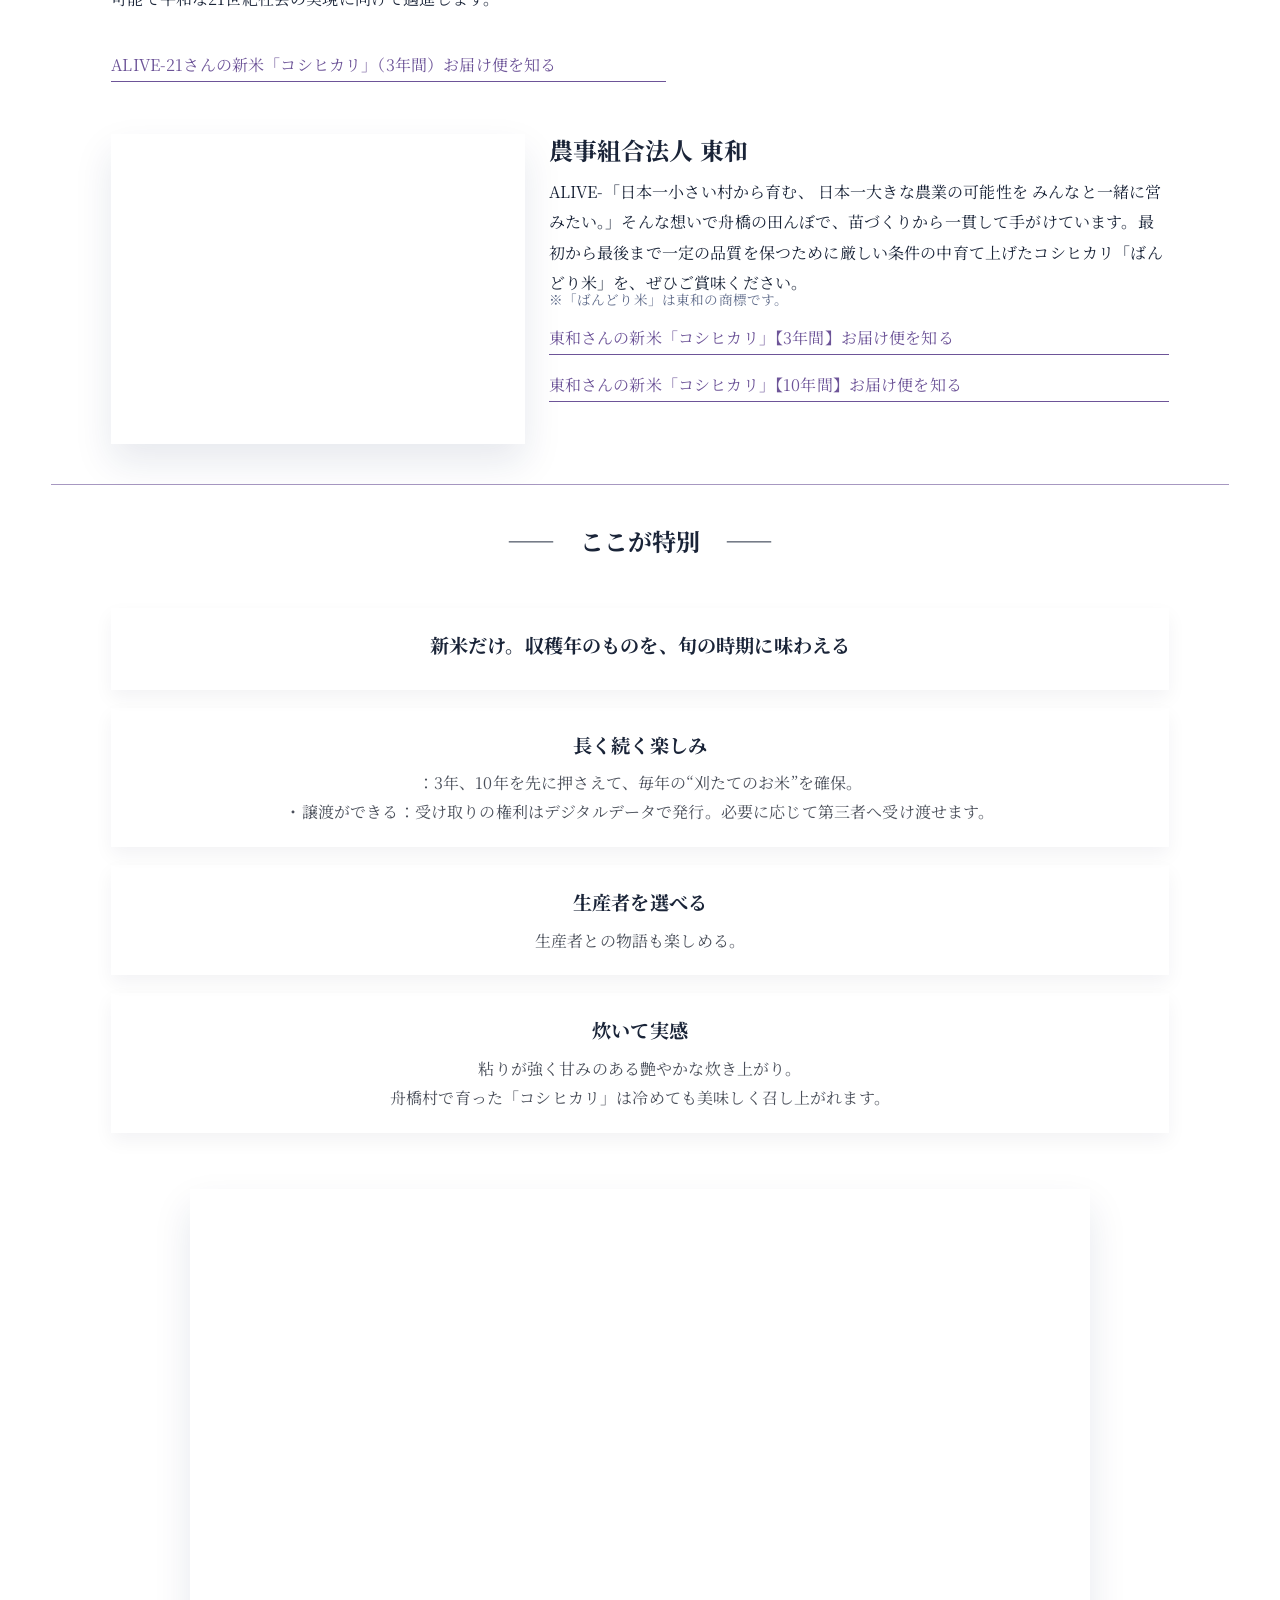
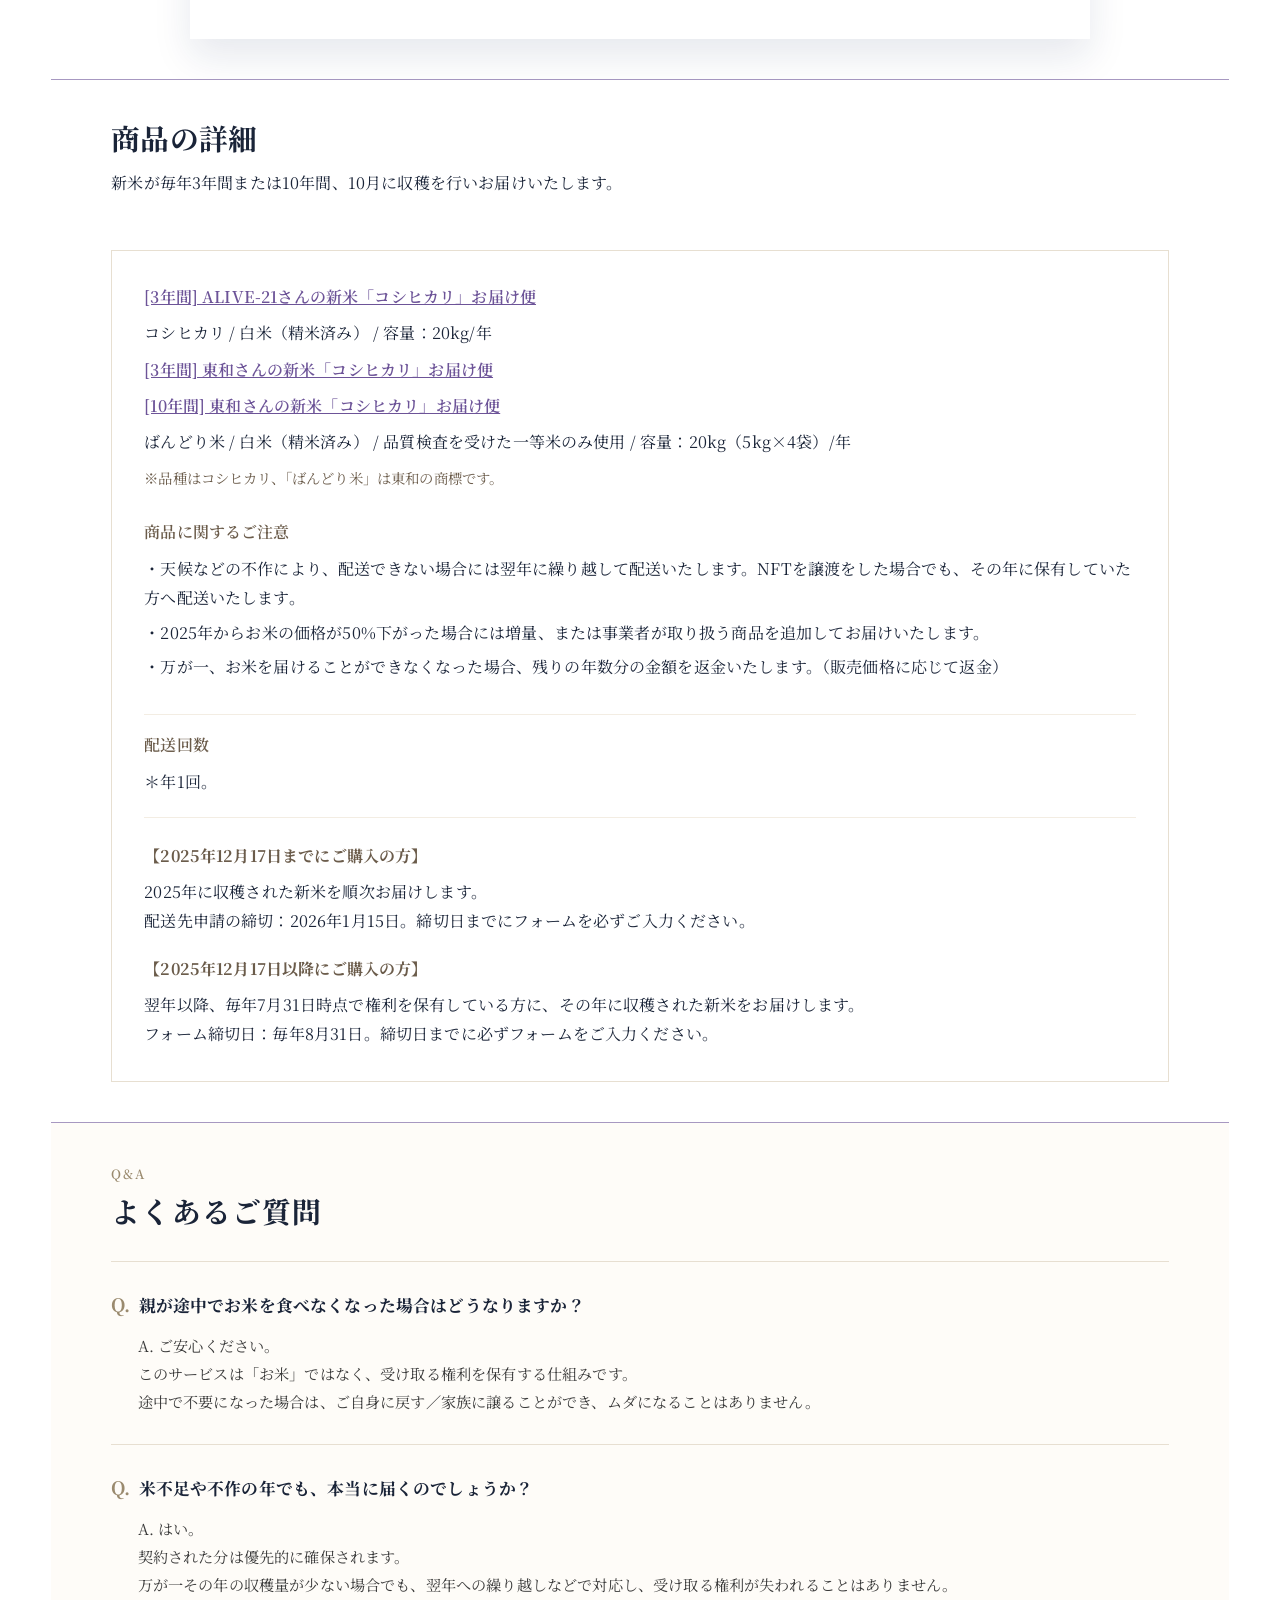
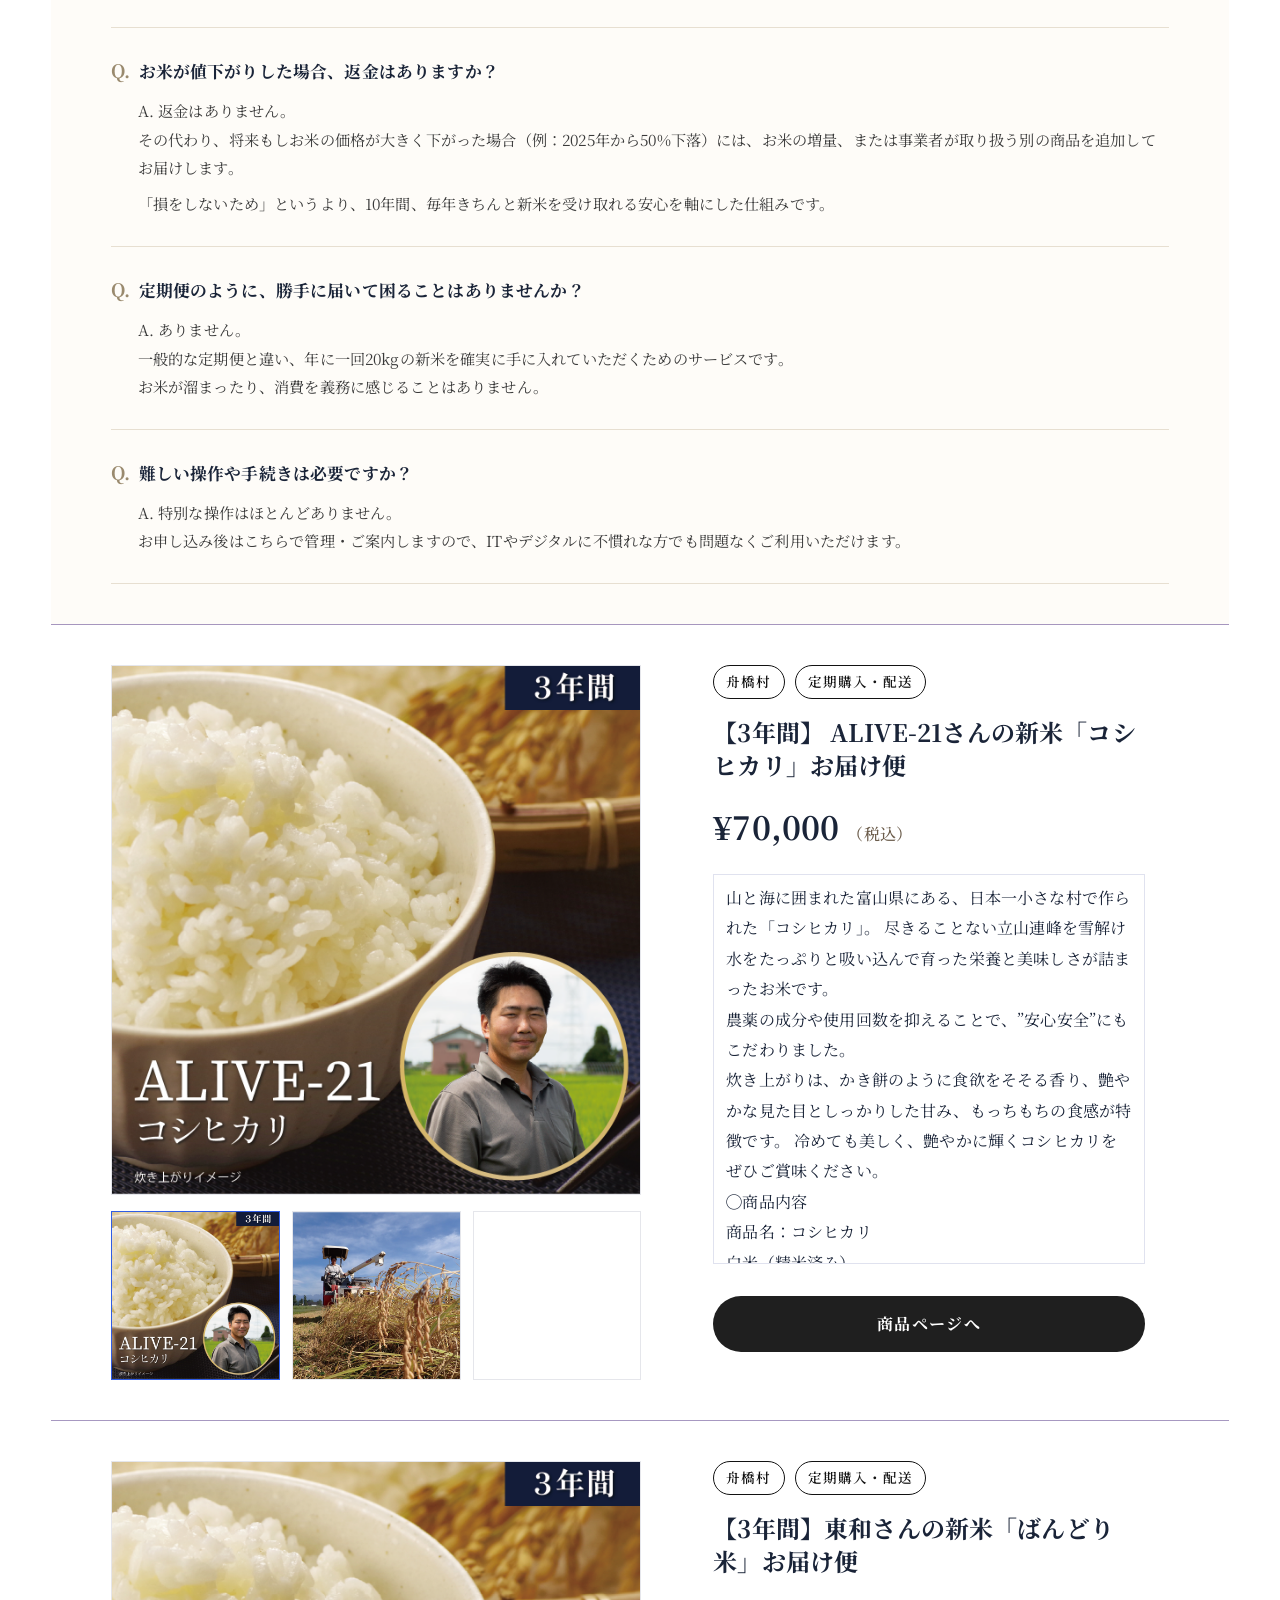
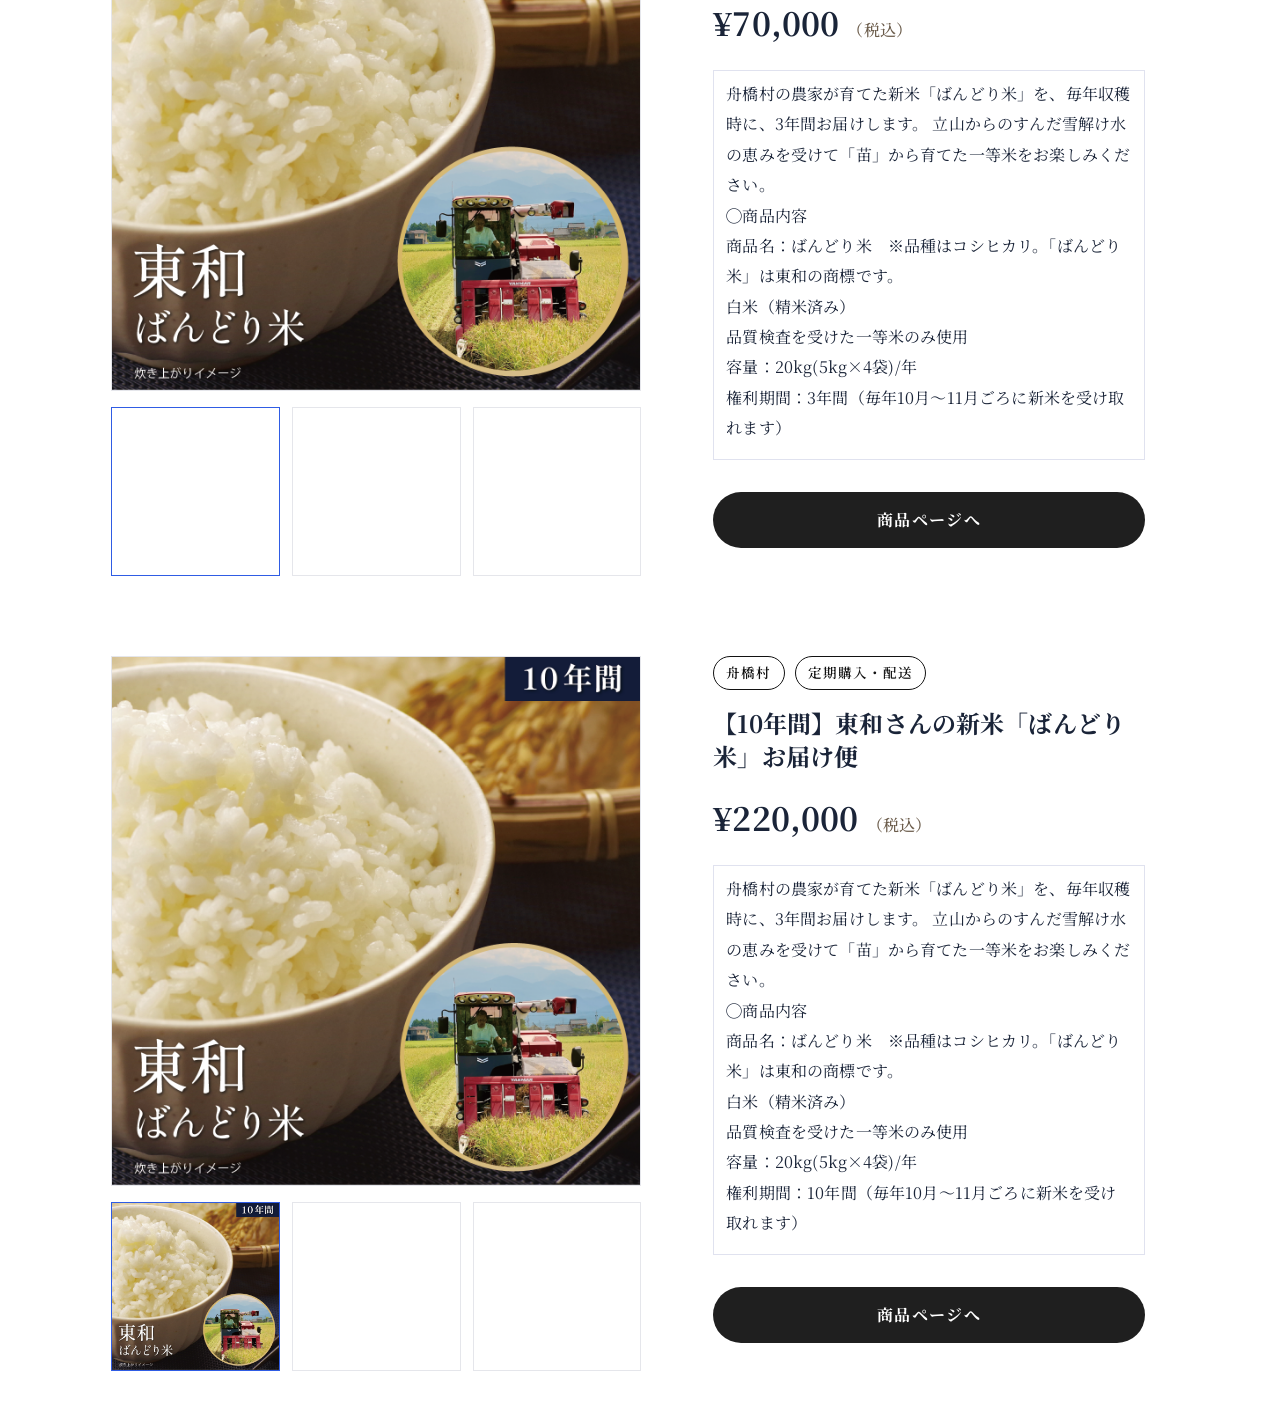
==== commit 1b41e989: "レビューとQAの追加" ====
--- a/index.html
+++ b/index.html
@@ -57,6 +57,65 @@
         </div>
       </section>
 
+      <section id="section-reviews" class="section section--reviews reveal" data-section-title="お客様の声" data-reveal>
+        <div class="container reviews">
+          <div class="reviews__header">
+            <span class="reviews__eyebrow">USER'S VOICE</span>
+            <h2 class="reviews__title">お客様の声</h2>
+          </div>
+          <div class="reviews__grid">
+            <article class="review-card">
+              <div class="review-card__avatar">
+                <span class="review-card__avatar-icon">
+                  <svg xmlns="http://www.w3.org/2000/svg" viewBox="0 0 24 24" fill="none" stroke="currentColor" stroke-width="1.5" stroke-linecap="round" stroke-linejoin="round"><path d="M20 21v-2a4 4 0 0 0-4-4H8a4 4 0 0 0-4 4v2"/><circle cx="12" cy="7" r="4"/></svg>
+                </span>
+              </div>
+              <div class="review-card__meta">
+                <dl class="review-card__info">
+                  <div class="review-card__info-row">
+                    <dt>ご利用シーン</dt>
+                    <dd>毎年美味しいお米を食べたい</dd>
+                  </div>
+                </dl>
+              </div>
+              <p class="review-card__text">1月にとれたての新米20kgが届きました！ツヤツヤのお米でとても美味しかったです。1度申し込むだけで3年間美味しい新米が自動的に届くシステムはとても楽で助かります！</p>
+            </article>
+            <article class="review-card">
+              <div class="review-card__avatar">
+                <span class="review-card__avatar-icon">
+                  <svg xmlns="http://www.w3.org/2000/svg" viewBox="0 0 24 24" fill="none" stroke="currentColor" stroke-width="1.5" stroke-linecap="round" stroke-linejoin="round"><path d="M20 21v-2a4 4 0 0 0-4-4H8a4 4 0 0 0-4 4v2"/><circle cx="12" cy="7" r="4"/></svg>
+                </span>
+              </div>
+              <div class="review-card__meta">
+                <dl class="review-card__info">
+                  <div class="review-card__info-row">
+                    <dt>ご利用シーン</dt>
+                    <dd>親戚に贈る</dd>
+                  </div>
+                </dl>
+              </div>
+              <p class="review-card__text">親戚に贈りました。とってもモチモチして美味しかったそうです。また、炊き上がりがとてもきれいで良かったそうです。</p>
+            </article>
+            <article class="review-card">
+              <div class="review-card__avatar">
+                <span class="review-card__avatar-icon">
+                  <svg xmlns="http://www.w3.org/2000/svg" viewBox="0 0 24 24" fill="none" stroke="currentColor" stroke-width="1.5" stroke-linecap="round" stroke-linejoin="round"><path d="M20 21v-2a4 4 0 0 0-4-4H8a4 4 0 0 0-4 4v2"/><circle cx="12" cy="7" r="4"/></svg>
+                </span>
+              </div>
+              <div class="review-card__meta">
+                <dl class="review-card__info">
+                  <div class="review-card__info-row">
+                    <dt>ご利用シーン</dt>
+                    <dd>値段を気にせず美味しいお米を食べたい</dd>
+                  </div>
+                </dl>
+              </div>
+              <p class="review-card__text">日本一小さな村で作られたというお米…雑味がなくて美味しすぎた。キレイな水と空気で育てられただけある。それにやっぱり新米は美味しい。スーパーで買うのとほとんど変わらない値段で安定して毎年こんな美味しいお米が食べられるのは毎日が幸せすぎて彩りになる。</p>
+            </article>
+          </div>
+        </div>
+      </section>
+
       <section id="section-heritage-visual" class="section section--heritage section--heritage-producer reveal" data-section-title="舟橋村-新米の定期配送便" data-reveal>
         <div class="container heritage producer-story">
           <h2 class="heritage__title producer-story__title">こだわり抜いた生産者の物語</h2>
@@ -75,7 +134,7 @@
             弊社では農薬、化学肥料を使わない有機栽培コシヒカリ「げんき米」を増産し、「どろんこ農園」というブランドも立ち上げていますが、通常のコシヒカリについても、農薬の使用は控えめにして、今後も、安心安全は当たり前、その上をいく食を追求した幸せな食卓の創造を通して、持続可能で平和な21世紀社会の実現に向けて邁進します。
           </p>
           <div class="producer-story__actions">
-            <a class="producer-story__cta-first" href="#section-product-gallery1">ALIVE-21さんの新米「コシヒカリ」（3年間）お届け便を購入する</a>
+            <a class="producer-story__cta-first" href="#section-product-gallery1">ALIVE-21さんの新米「コシヒカリ」（3年間）お届け便を知る</a>
           </div>
           <div class="producer-story__columns__second">
             <figure class="producer-story__media">
@@ -88,8 +147,8 @@
               </p>
               <p class="producer-story__text heritage__note">※「ばんどり米」は東和の商標です。</p>
               <div class="producer-story__actions">
-                <a class="producer-story__cta" href="#section-product-gallery2">東和さんの新米「コシヒカリ」【3年間】お届け便を購入する</a>
-                <a class="producer-story__cta" href="#section-product-gallery3">東和さんの新米「コシヒカリ」【10年間】お届け便を購入する</a>
+                <a class="producer-story__cta" href="#section-product-gallery2">東和さんの新米「コシヒカリ」【3年間】お届け便を知る</a>
+                <a class="producer-story__cta" href="#section-product-gallery3">東和さんの新米「コシヒカリ」【10年間】お届け便を知る</a>
               </div>
             </div>
           </div>
@@ -176,6 +235,56 @@
         </div>
       </section>
 
+      <section id="section-faq" class="section section--faq-custom reveal" data-section-title="Q&A" data-reveal>
+        <div class="container faq-custom">
+          <div class="faq-custom__header">
+            <span class="faq-custom__eyebrow">Q&A</span>
+            <h2 class="faq-custom__title">よくあるご質問</h2>
+          </div>
+          <div class="faq-custom__list">
+            <div class="faq-custom__item">
+              <h3 class="faq-custom__question"><span class="faq-custom__q-mark">Q.</span>親が途中でお米を食べなくなった場合はどうなりますか？</h3>
+              <div class="faq-custom__answer">
+                <p>A. ご安心ください。<br>
+                このサービスは「お米」ではなく、受け取る権利を保有する仕組みです。<br>
+                途中で不要になった場合は、ご自身に戻す／家族に譲ることができ、ムダになることはありません。</p>
+              </div>
+            </div>
+            <div class="faq-custom__item">
+              <h3 class="faq-custom__question"><span class="faq-custom__q-mark">Q.</span>米不足や不作の年でも、本当に届くのでしょうか？</h3>
+              <div class="faq-custom__answer">
+                <p>A. はい。<br>
+                契約された分は優先的に確保されます。<br>
+                万が一その年の収穫量が少ない場合でも、翌年への繰り越しなどで対応し、受け取る権利が失われることはありません。</p>
+              </div>
+            </div>
+            <div class="faq-custom__item">
+              <h3 class="faq-custom__question"><span class="faq-custom__q-mark">Q.</span>お米が値下がりした場合、返金はありますか？</h3>
+              <div class="faq-custom__answer">
+                <p>A. 返金はありません。<br>
+                その代わり、将来もしお米の価格が大きく下がった場合（例：2025年から50%下落）には、お米の増量、または事業者が取り扱う別の商品を追加してお届けします。</p>
+                <p>「損をしないため」というより、10年間、毎年きちんと新米を受け取れる安心を軸にした仕組みです。</p>
+              </div>
+            </div>
+            <div class="faq-custom__item">
+              <h3 class="faq-custom__question"><span class="faq-custom__q-mark">Q.</span>定期便のように、勝手に届いて困ることはありませんか？</h3>
+              <div class="faq-custom__answer">
+                <p>A. ありません。<br>
+                一般的な定期便と違い、年に一回20kgの新米を確実に手に入れていただくためのサービスです。<br>
+                お米が溜まったり、消費を義務に感じることはありません。</p>
+              </div>
+            </div>
+            <div class="faq-custom__item">
+              <h3 class="faq-custom__question"><span class="faq-custom__q-mark">Q.</span>難しい操作や手続きは必要ですか？</h3>
+              <div class="faq-custom__answer">
+                <p>A. 特別な操作はほとんどありません。<br>
+                お申し込み後はこちらで管理・ご案内しますので、ITやデジタルに不慣れな方でも問題なくご利用いただけます。</p>
+              </div>
+            </div>
+          </div>
+        </div>
+      </section>
+
       <section id="section-product-gallery1" class="section section--product-gallery reveal" data-section-title="商品イメージ" data-reveal>
         <div class="container product-gallery" data-product-gallery>
           <div class="product-gallery__media">
--- a/styles_funahashi.css
+++ b/styles_funahashi.css
@@ -620,7 +620,7 @@
   padding: 8px 12px;
   border: 1px solid #e0e2ef;
   background: #ffffff;
-  max-height: 300px;
+  max-height: 390px;
   overflow-y: auto;
 }
 
@@ -2502,6 +2502,215 @@
   width: 100%;
 }
 
+/* Reviews Section */
+.section--reviews .container {
+  background: #f9f6f1;
+}
+
+.reviews {
+  display: flex;
+  flex-direction: column;
+  gap: 32px;
+  padding: clamp(24px, 4vw, 40px) clamp(24px, 4vw, 48px);
+}
+
+.reviews__header {
+  text-align: center;
+  display: flex;
+  flex-direction: column;
+  gap: 8px;
+}
+
+.reviews__eyebrow {
+  font-size: 0.8rem;
+  letter-spacing: 0.16em;
+  color: #9a8a6e;
+  font-weight: 600;
+}
+
+.reviews__title {
+  margin: 0;
+  font-size: 1.8rem;
+  letter-spacing: 0.04em;
+}
+
+.reviews__grid {
+  display: grid;
+  grid-template-columns: repeat(3, 1fr);
+  gap: clamp(16px, 3vw, 28px);
+}
+
+.review-card {
+  background: #ffffff;
+  padding: clamp(20px, 3vw, 28px);
+  display: flex;
+  flex-direction: column;
+  align-items: center;
+  gap: 16px;
+  text-align: center;
+  border: 1px solid #ebe5d9;
+}
+
+.review-card__avatar {
+  width: 80px;
+  height: 80px;
+  border-radius: 50%;
+  background: linear-gradient(135deg, #e8e2d6, #d4cbb8);
+  display: flex;
+  align-items: center;
+  justify-content: center;
+  flex-shrink: 0;
+}
+
+.review-card__avatar-icon {
+  display: flex;
+  align-items: center;
+  justify-content: center;
+  color: #8a7d6b;
+}
+
+.review-card__avatar-icon svg {
+  width: 36px;
+  height: 36px;
+}
+
+.review-card__meta {
+  width: 100%;
+}
+
+.review-card__info {
+  margin: 0;
+  display: flex;
+  flex-direction: column;
+  gap: 4px;
+}
+
+.review-card__info-row {
+  display: flex;
+  flex-direction: column;
+  gap: 2px;
+}
+
+.review-card__info-row dt {
+  font-size: 0.75rem;
+  color: #9a8a6e;
+  font-weight: 600;
+  letter-spacing: 0.08em;
+}
+
+.review-card__info-row dd {
+  margin: 0;
+  font-size: 0.95rem;
+  font-weight: 600;
+  color: #1a2438;
+}
+
+.review-card__text {
+  margin: 0;
+  font-size: 0.9rem;
+  line-height: 1.85;
+  color: #3a3a3a;
+  text-align: left;
+}
+
+@media (max-width: 900px) {
+  .reviews__grid {
+    grid-template-columns: 1fr;
+    max-width: 520px;
+    margin: 0 auto;
+  }
+}
+
+/* FAQ Custom Section */
+.section--faq-custom .container {
+  background: #fefcf8;
+}
+
+.faq-custom {
+  display: flex;
+  flex-direction: column;
+  gap: 32px;
+  padding: clamp(24px, 4vw, 40px);
+}
+
+.faq-custom__header {
+  display: flex;
+  flex-direction: column;
+  gap: 8px;
+}
+
+.faq-custom__eyebrow {
+  font-size: 0.8rem;
+  letter-spacing: 0.16em;
+  color: #9a8a6e;
+  font-weight: 600;
+}
+
+.faq-custom__title {
+  margin: 0;
+  font-size: 1.8rem;
+  letter-spacing: 0.04em;
+}
+
+.faq-custom__list {
+  display: flex;
+  flex-direction: column;
+  gap: 0;
+}
+
+.faq-custom__item {
+  padding: clamp(20px, 3vw, 28px) 0;
+  border-bottom: 1px solid #e7dfd1;
+}
+
+.faq-custom__item:first-child {
+  border-top: 1px solid #e7dfd1;
+}
+
+.faq-custom__question {
+  margin: 0 0 12px;
+  font-size: 1.05rem;
+  font-weight: 700;
+  color: #1a2438;
+  line-height: 1.6;
+  display: flex;
+  gap: 8px;
+  align-items: baseline;
+}
+
+.faq-custom__q-mark {
+  color: #9a8a6e;
+  font-size: 1.15rem;
+  font-weight: 700;
+  flex-shrink: 0;
+}
+
+.faq-custom__answer {
+  padding-left: calc(1.15rem + 8px);
+  color: #3a3a3a;
+  line-height: 1.85;
+  font-size: 0.95rem;
+}
+
+.faq-custom__answer p {
+  margin: 0;
+}
+
+.faq-custom__answer p + p {
+  margin-top: 8px;
+}
+
+@media (max-width: 640px) {
+  .faq-custom__question {
+    font-size: 0.95rem;
+  }
+
+  .faq-custom__answer {
+    padding-left: 0;
+    font-size: 0.9rem;
+  }
+}
+
 /* Reveal animation */
 .reveal {
   opacity: 0;
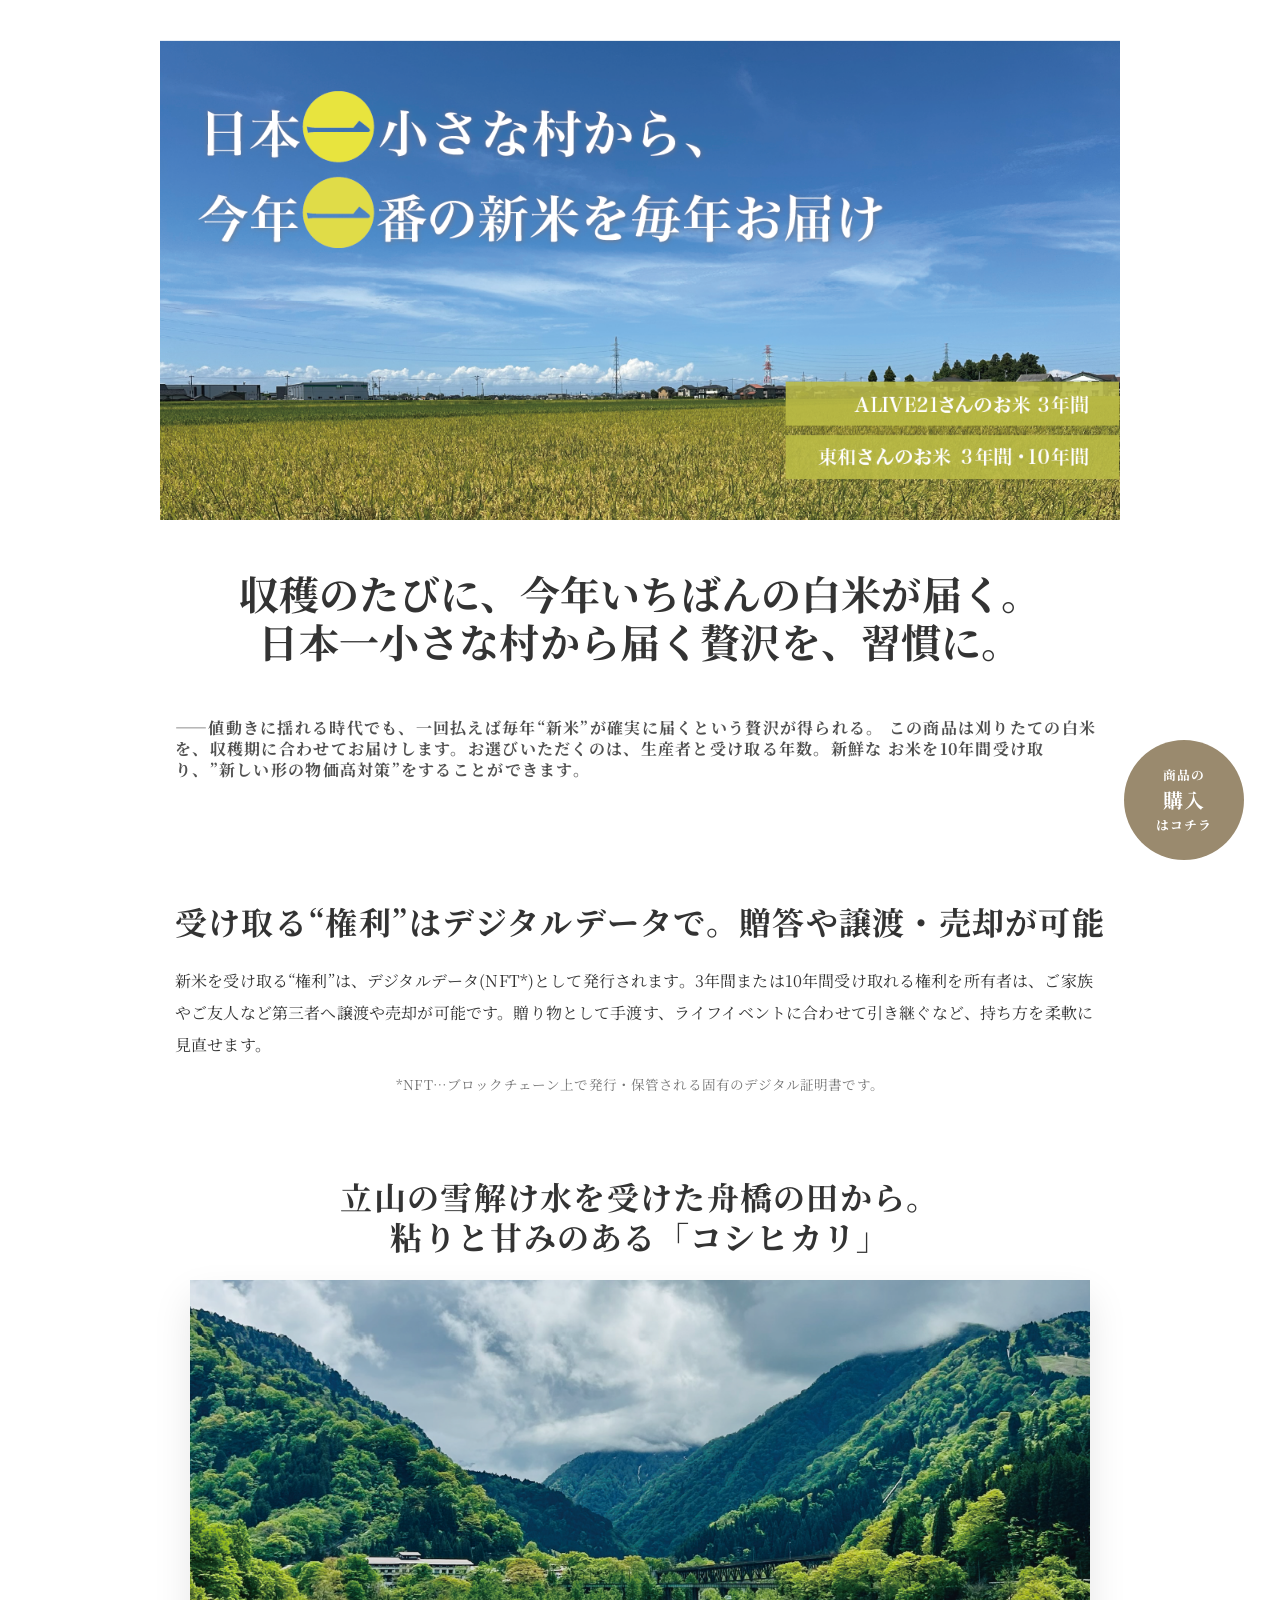
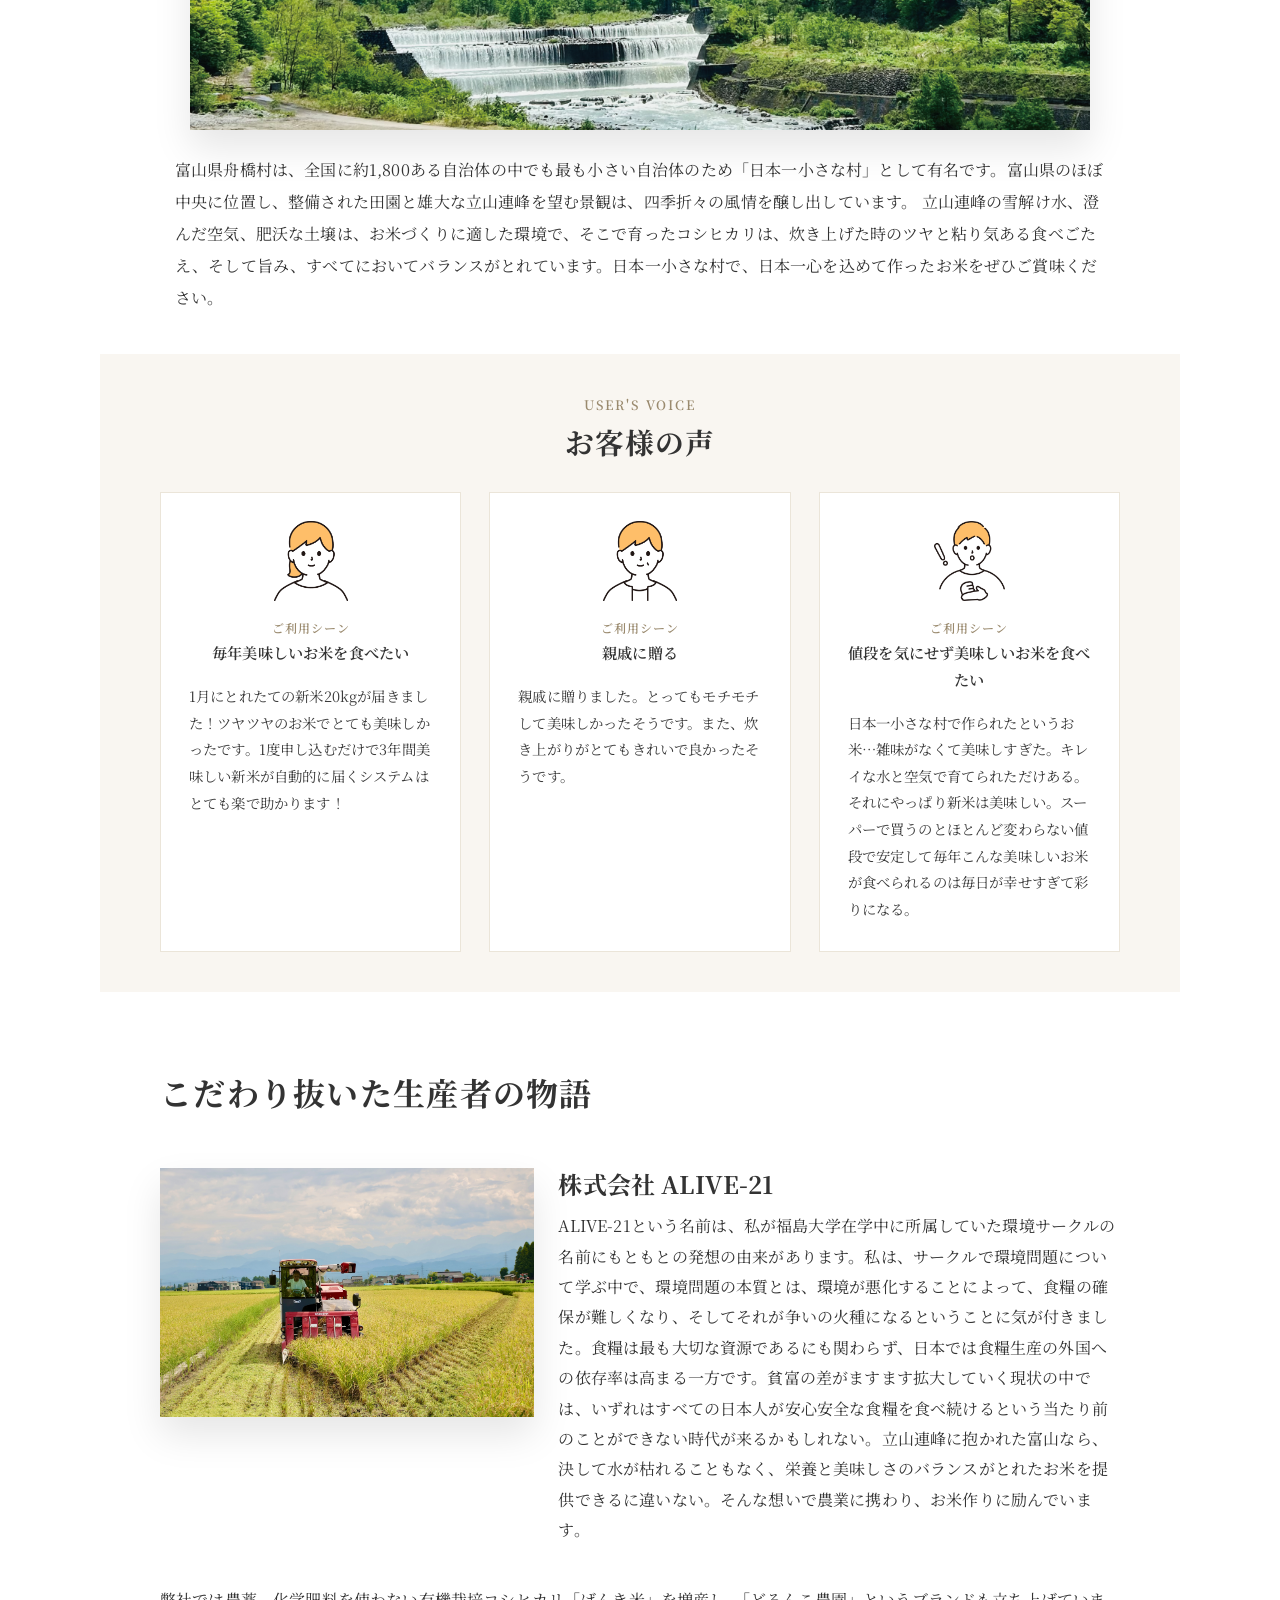
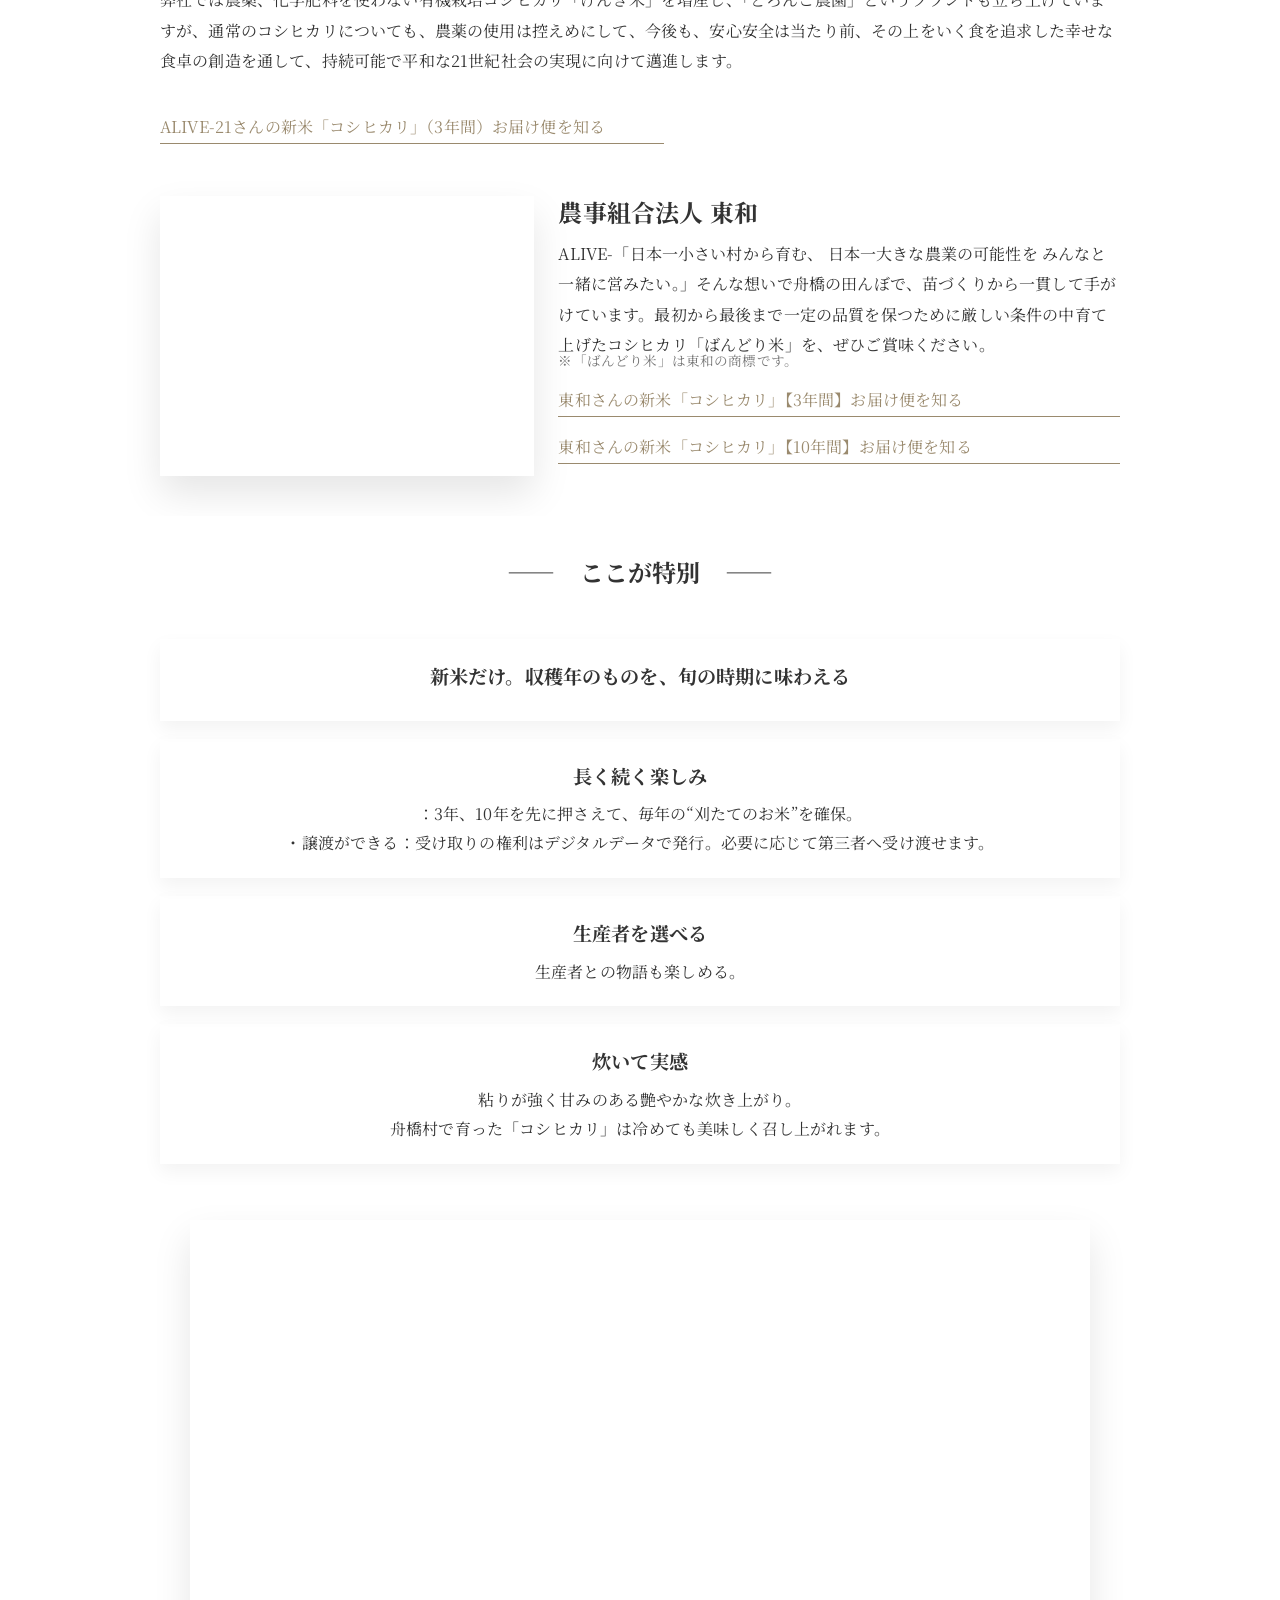
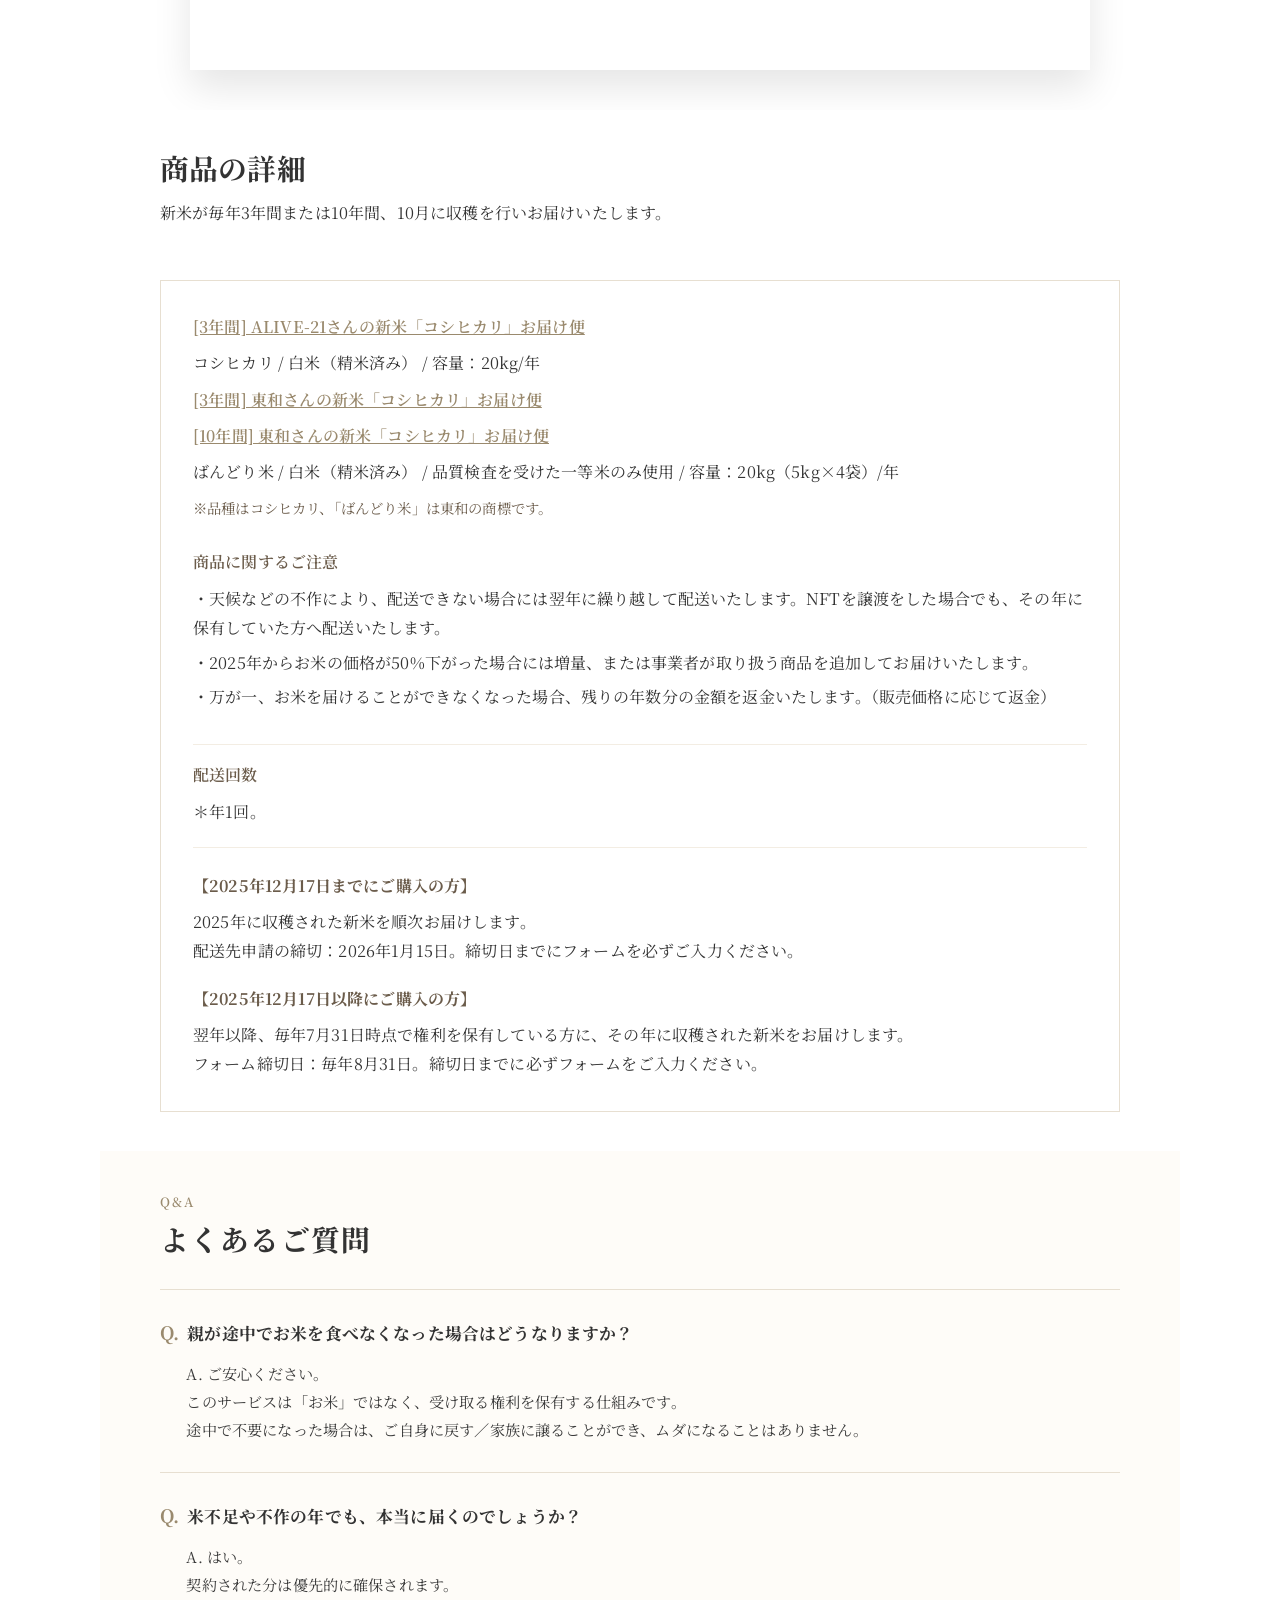
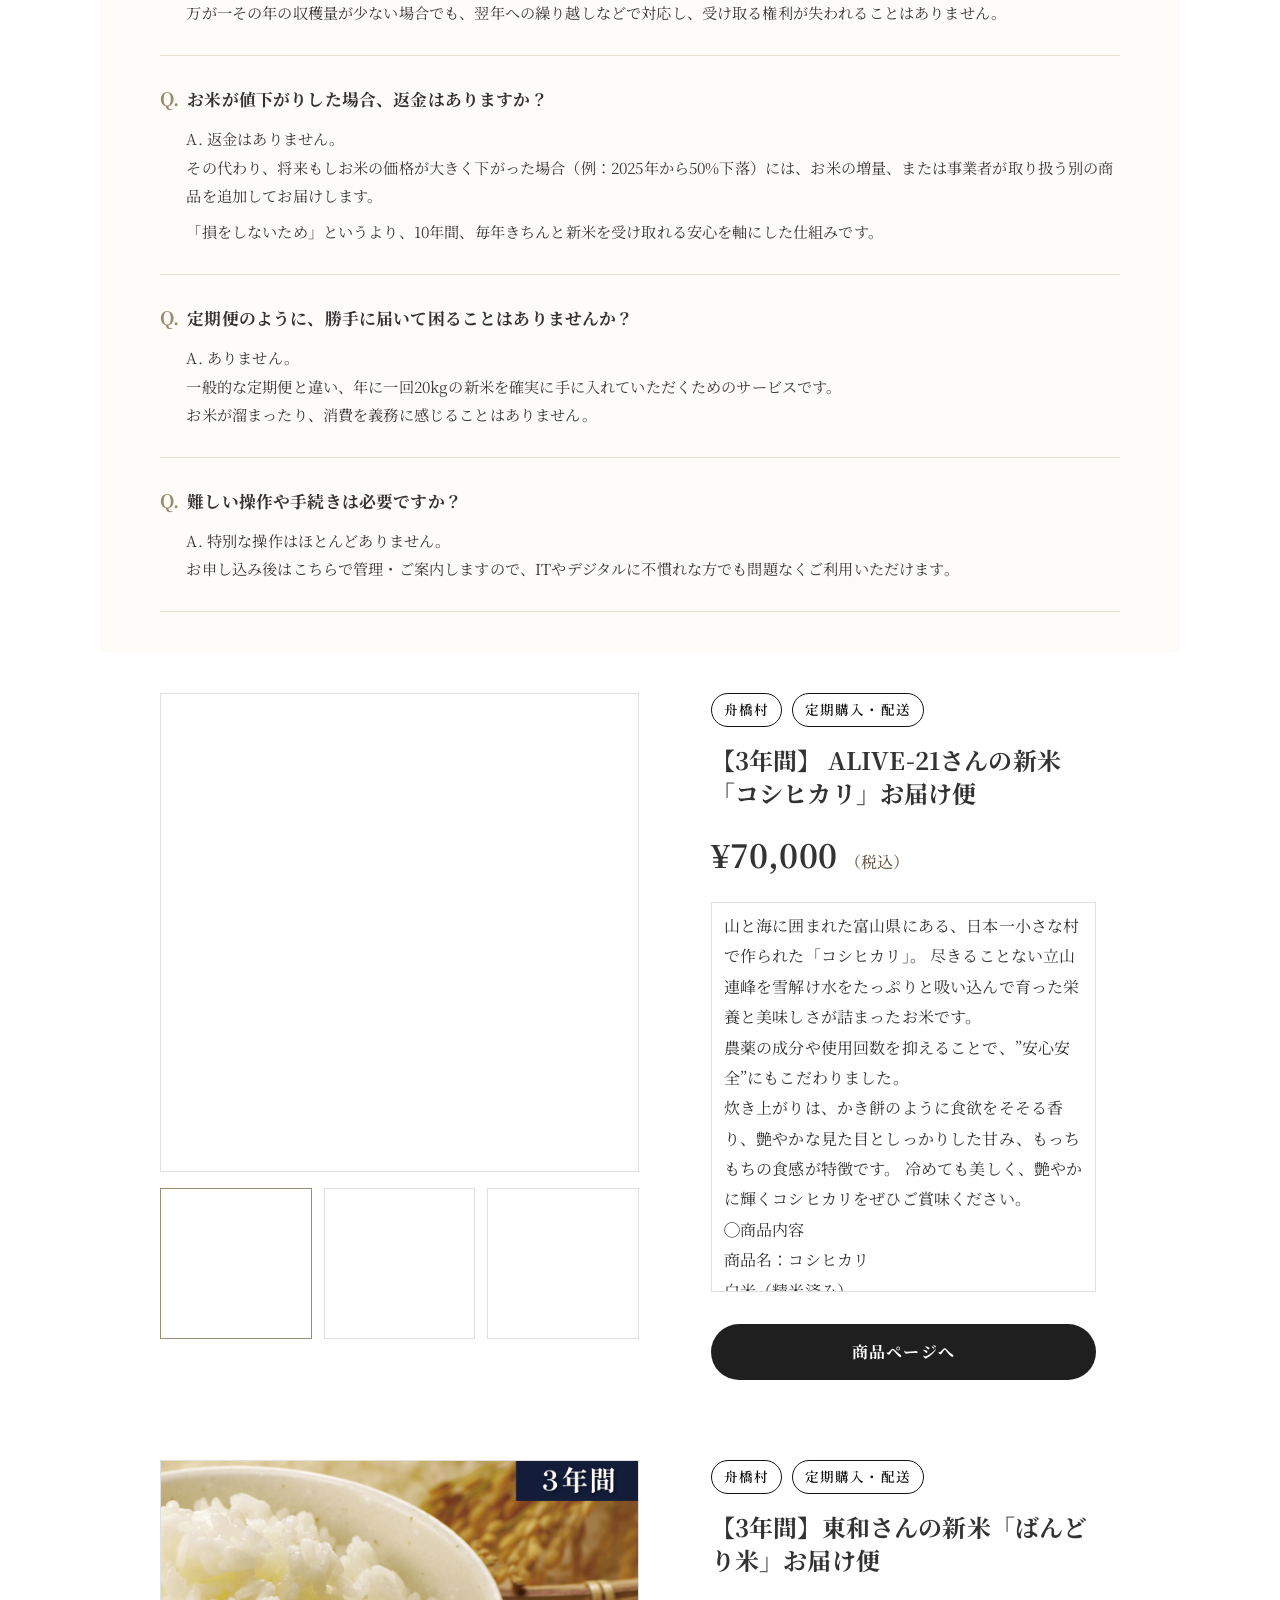
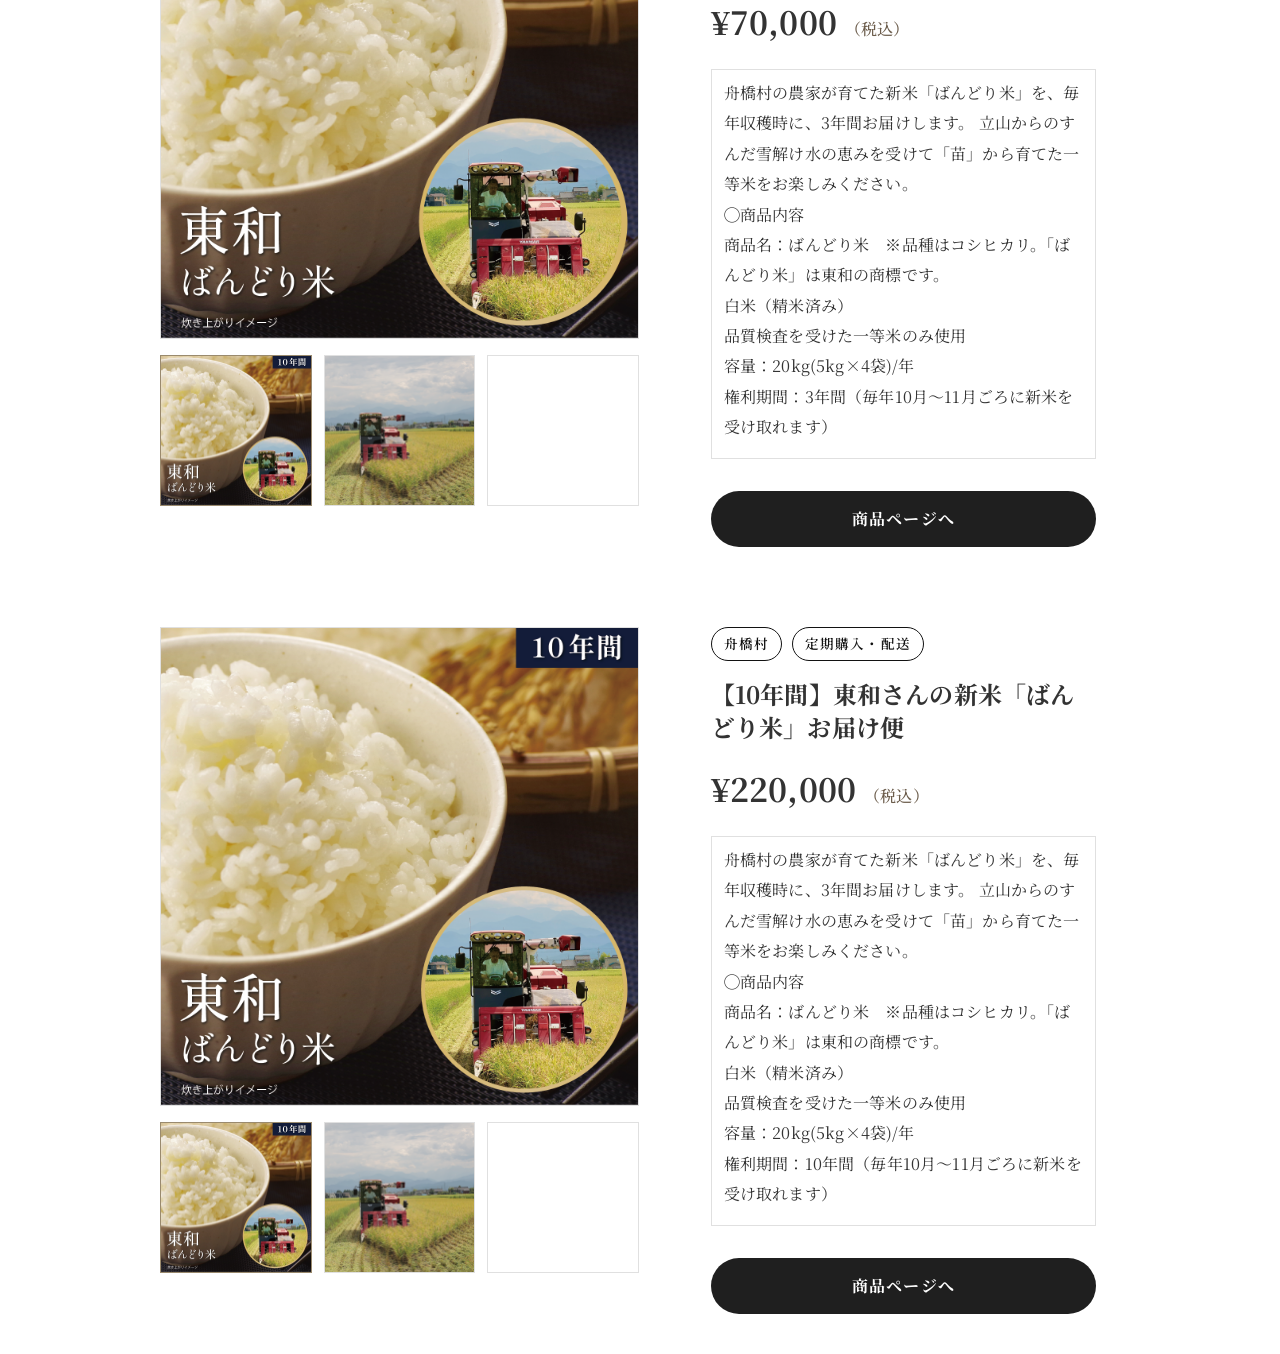
==== commit 1c023de1: "微修正" ====
--- a/index.html
+++ b/index.html
@@ -1,490 +1,523 @@
 <!doctype html>
 <html lang="ja">
-  <head>
-    <meta charset="utf-8" />
-    <meta name="viewport" content="width=device-width, initial-scale=1" />
-    <title>舟橋村-新米の定期配送便</title>
-    <meta name="description" content="舟橋村-新米の定期配送便" />
-    <link rel="preload" href="./script_funahashi.css" as="style" />
-    <link rel="stylesheet" href="./styles_funahashi.css" />
-    <link href="https://fonts.googleapis.com/css2?family=Noto+Serif+JP&display=swap" rel="stylesheet" />
-    <link rel="icon" href="./assets/images/logo01.png" />
-  </head>
-  <body class="no-js">
-
-    <main id="top">
-
-      <section id="section-cases" class="section section--mosaic reveal" data-section-title="テキスト" data-reveal>
-        <div class="container">
-          <article class="mosaic__item mosaic__item--wide reveal" data-reveal>
-            <div class="placeholder">
-              <img src="./images/funahashi001.png" alt="舞台の心臓部「せり」に乗る、唯一無二の体験" loading="lazy" decoding="async" />
-            </div>
-            <div class="mosaic__body">
-              <h2 class="top__title section__title--center">収穫のたびに、今年いちばんの白米が届く。<br>日本一小さな村から届く贅沢を、習慣に。</h2>
-            </div>
-          </article>
-
-          <div class="section__head section__head--bridge">
-            <h3 class="mosaic__title mosaic__title--left">——値動きに揺れる時代でも、一回払えば毎年“新米”が確実に届くという贅沢が得られる。
-              この商品は刈りたての白米を、収穫期に合わせてお届けします。お選びいただくのは、生産者と受け取る年数。新鮮な
-              お米を10年間受け取り、”新しい形の物価高対策”をすることができます。</h3>
-          </div>
-
-        </div>
-      </section>
-
-      <section id="section-heritage" class="section section--heritage reveal" data-section-title="舟橋村-新米の定期配送便" data-reveal>
-        <div class="container heritage">
-          <h2 class="heritage__title">受け取る“権利”はデジタルデータで。贈答や譲渡・売却が可能</h2>
-          <p class="heritage__description">
-            新米を受け取る“権利”は、デジタルデータ(NFT*)として発行されます。3年間または10年間受け取れる権利を所有者は、ご家族やご友人など第三者へ譲渡や売却が可能です。贈り物として手渡す、ライフイベントに合わせて引き継ぐなど、持ち方を柔軟に見直せます。
-          </p>
-          <p class="heritage__note">*NFT…ブロックチェーン上で発行・保管される固有のデジタル証明書です。</p>
-        </div>
-      </section>
-
-      <section id="section-heritage-experience" class="section section--heritage reveal" data-section-title="舟橋村-新米の定期配送便" data-reveal>
-        <div class="container heritage">
-          <h2 class="heritage__title">立山の雪解け水を受けた舟橋の田から。<br>粘りと甘みのある「コシヒカリ」</h2>
-          <figure class="heritage__figure">
-            <img src="./images/funahashi002.png" alt="舟橋村-新米の定期配送便" loading="lazy" decoding="async" />
+
+<head>
+  <meta charset="utf-8" />
+  <meta name="viewport" content="width=device-width, initial-scale=1" />
+  <title>舟橋村-新米の定期配送便</title>
+  <meta name="description" content="舟橋村-新米の定期配送便" />
+  <link rel="preload" href="./script_funahashi.css" as="style" />
+  <link rel="stylesheet" href="./styles_funahashi.css" />
+  <link href="https://fonts.googleapis.com/css2?family=Noto+Serif+JP&display=swap" rel="stylesheet" />
+  <link rel="icon" href="./assets/images/logo01.png" />
+</head>
+
+<body class="no-js">
+
+  <main id="top">
+
+    <section id="section-cases" class="section section--mosaic reveal" data-section-title="テキスト" data-reveal>
+      <div class="container">
+        <article class="mosaic__item mosaic__item--wide reveal" data-reveal>
+          <div class="placeholder">
+            <img src="./images/funahashi001.png" alt="舞台の心臓部「せり」に乗る、唯一無二の体験" loading="lazy" decoding="async" />
+          </div>
+          <div class="mosaic__body">
+            <h2 class="top__title section__title--center">収穫のたびに、今年いちばんの白米が届く。<br>日本一小さな村から届く贅沢を、習慣に。</h2>
+          </div>
+        </article>
+
+        <div class="section__head section__head--bridge">
+          <h3 class="mosaic__title mosaic__title--left">——値動きに揺れる時代でも、一回払えば毎年“新米”が確実に届くという贅沢が得られる。
+            この商品は刈りたての白米を、収穫期に合わせてお届けします。お選びいただくのは、生産者と受け取る年数。新鮮な
+            お米を10年間受け取り、”新しい形の物価高対策”をすることができます。</h3>
+        </div>
+
+      </div>
+    </section>
+
+    <section id="section-heritage" class="section section--heritage reveal" data-section-title="舟橋村-新米の定期配送便"
+      data-reveal>
+      <div class="container heritage">
+        <h2 class="heritage__title">受け取る“権利”はデジタルデータで。贈答や譲渡・売却が可能</h2>
+        <p class="heritage__description">
+          新米を受け取る“権利”は、デジタルデータ(NFT*)として発行されます。3年間または10年間受け取れる権利を所有者は、ご家族やご友人など第三者へ譲渡や売却が可能です。贈り物として手渡す、ライフイベントに合わせて引き継ぐなど、持ち方を柔軟に見直せます。
+        </p>
+        <p class="heritage__note">*NFT…ブロックチェーン上で発行・保管される固有のデジタル証明書です。</p>
+      </div>
+    </section>
+
+    <section id="section-heritage-experience" class="section section--heritage reveal" data-section-title="舟橋村-新米の定期配送便"
+      data-reveal>
+      <div class="container heritage">
+        <h2 class="heritage__title">立山の雪解け水を受けた舟橋の田から。<br>粘りと甘みのある「コシヒカリ」</h2>
+        <figure class="heritage__figure">
+          <img src="./images/funahashi002.png" alt="舟橋村-新米の定期配送便" loading="lazy" decoding="async" />
+        </figure>
+        <p class="heritage__description">
+          富山県舟橋村は、全国に約1,800ある自治体の中でも最も小さい自治体のため「日本一小さな村」として有名です。富山県のほぼ中央に位置し、整備された田園と雄大な立山連峰を望む景観は、四季折々の風情を醸し出しています。
+          立山連峰の雪解け水、澄んだ空気、肥沃な土壌は、お米づくりに適した環境で、そこで育ったコシヒカリは、炊き上げた時のツヤと粘り気ある食べごたえ、そして旨み、すべてにおいてバランスがとれています。日本一小さな村で、日本一心を込めて作ったお米をぜひご賞味ください。
+        </p>
+      </div>
+    </section>
+
+    <section id="section-reviews" class="section section--reviews reveal" data-section-title="お客様の声" data-reveal>
+      <div class="container reviews">
+        <div class="reviews__header">
+          <span class="reviews__eyebrow">USER'S VOICE</span>
+          <h2 class="reviews__title">お客様の声</h2>
+        </div>
+        <div class="reviews__grid">
+          <article class="review-card">
+            <div class="review-card__avatar">
+              <span class="review-card__avatar-icon">
+                <img src="./images/01.png" alt="User 1">
+              </span>
+            </div>
+            <div class="review-card__meta">
+              <dl class="review-card__info">
+                <div class="review-card__info-row">
+                  <dt>ご利用シーン</dt>
+                  <dd>毎年美味しいお米を食べたい</dd>
+                </div>
+              </dl>
+            </div>
+            <p class="review-card__text">
+              1月にとれたての新米20kgが届きました！ツヤツヤのお米でとても美味しかったです。1度申し込むだけで3年間美味しい新米が自動的に届くシステムはとても楽で助かります！</p>
+          </article>
+          <article class="review-card">
+            <div class="review-card__avatar">
+              <span class="review-card__avatar-icon">
+                <img src="./images/02.png" alt="User 2">
+              </span>
+            </div>
+            <div class="review-card__meta">
+              <dl class="review-card__info">
+                <div class="review-card__info-row">
+                  <dt>ご利用シーン</dt>
+                  <dd>親戚に贈る</dd>
+                </div>
+              </dl>
+            </div>
+            <p class="review-card__text">親戚に贈りました。とってもモチモチして美味しかったそうです。また、炊き上がりがとてもきれいで良かったそうです。</p>
+          </article>
+          <article class="review-card">
+            <div class="review-card__avatar">
+              <span class="review-card__avatar-icon">
+                <img src="./images/03.png" alt="User 3">
+              </span>
+            </div>
+            <div class="review-card__meta">
+              <dl class="review-card__info">
+                <div class="review-card__info-row">
+                  <dt>ご利用シーン</dt>
+                  <dd>値段を気にせず美味しいお米を食べたい</dd>
+                </div>
+              </dl>
+            </div>
+            <p class="review-card__text">
+              日本一小さな村で作られたというお米…雑味がなくて美味しすぎた。キレイな水と空気で育てられただけある。それにやっぱり新米は美味しい。スーパーで買うのとほとんど変わらない値段で安定して毎年こんな美味しいお米が食べられるのは毎日が幸せすぎて彩りになる。
+            </p>
+          </article>
+        </div>
+      </div>
+    </section>
+
+    <section id="section-heritage-visual" class="section section--heritage section--heritage-producer reveal"
+      data-section-title="舟橋村-新米の定期配送便" data-reveal>
+      <div class="container heritage producer-story">
+        <h2 class="heritage__title producer-story__title">こだわり抜いた生産者の物語</h2>
+        <div class="producer-story__columns">
+          <figure class="producer-story__media">
+            <img src="./images/funahashi004.jpg" alt="舟橋村-新米の定期配送便" loading="lazy" decoding="async" />
           </figure>
-          <p class="heritage__description">
-            富山県舟橋村は、全国に約1,800ある自治体の中でも最も小さい自治体のため「日本一小さな村」として有名です。富山県のほぼ中央に位置し、整備された田園と雄大な立山連峰を望む景観は、四季折々の風情を醸し出しています。
-            立山連峰の雪解け水、澄んだ空気、肥沃な土壌は、お米づくりに適した環境で、そこで育ったコシヒカリは、炊き上げた時のツヤと粘り気ある食べごたえ、そして旨み、すべてにおいてバランスがとれています。日本一小さな村で、日本一心を込めて作ったお米をぜひご賞味ください。
-          </p>
-        </div>
-      </section>
-
-      <section id="section-reviews" class="section section--reviews reveal" data-section-title="お客様の声" data-reveal>
-        <div class="container reviews">
-          <div class="reviews__header">
-            <span class="reviews__eyebrow">USER'S VOICE</span>
-            <h2 class="reviews__title">お客様の声</h2>
-          </div>
-          <div class="reviews__grid">
-            <article class="review-card">
-              <div class="review-card__avatar">
-                <span class="review-card__avatar-icon">
-                  <svg xmlns="http://www.w3.org/2000/svg" viewBox="0 0 24 24" fill="none" stroke="currentColor" stroke-width="1.5" stroke-linecap="round" stroke-linejoin="round"><path d="M20 21v-2a4 4 0 0 0-4-4H8a4 4 0 0 0-4 4v2"/><circle cx="12" cy="7" r="4"/></svg>
-                </span>
-              </div>
-              <div class="review-card__meta">
-                <dl class="review-card__info">
-                  <div class="review-card__info-row">
-                    <dt>ご利用シーン</dt>
-                    <dd>毎年美味しいお米を食べたい</dd>
-                  </div>
-                </dl>
-              </div>
-              <p class="review-card__text">1月にとれたての新米20kgが届きました！ツヤツヤのお米でとても美味しかったです。1度申し込むだけで3年間美味しい新米が自動的に届くシステムはとても楽で助かります！</p>
+          <div class="producer-story__aside">
+            <h3 class="producer-story__brand">株式会社 ALIVE-21</h3>
+            <p class="producer-story__lead">
+              ALIVE-21という名前は、私が福島大学在学中に所属していた環境サークルの名前にもともとの発想の由来があります。私は、サークルで環境問題について学ぶ中で、環境問題の本質とは、環境が悪化することによって、食糧の確保が難しくなり、そしてそれが争いの火種になるということに気が付きました。食糧は最も大切な資源であるにも関わらず、日本では食糧生産の外国への依存率は高まる一方です。貧富の差がますます拡大していく現状の中では、いずれはすべての日本人が安心安全な食糧を食べ続けるという当たり前のことができない時代が来るかもしれない。立山連峰に抱かれた富山なら、決して水が枯れることもなく、栄養と美味しさのバランスがとれたお米を提供できるに違いない。そんな想いで農業に携わり、お米作りに励んでいます。
+            </p>
+          </div>
+        </div>
+        <p class="producer-story__text">
+          弊社では農薬、化学肥料を使わない有機栽培コシヒカリ「げんき米」を増産し、「どろんこ農園」というブランドも立ち上げていますが、通常のコシヒカリについても、農薬の使用は控えめにして、今後も、安心安全は当たり前、その上をいく食を追求した幸せな食卓の創造を通して、持続可能で平和な21世紀社会の実現に向けて邁進します。
+        </p>
+        <div class="producer-story__actions">
+          <a class="producer-story__cta-first" href="#section-product-gallery1">ALIVE-21さんの新米「コシヒカリ」（3年間）お届け便を知る</a>
+        </div>
+        <div class="producer-story__columns__second">
+          <figure class="producer-story__media">
+            <img src="./images/funahashi005.jpg" alt="舟橋村-新米の定期配送便" loading="lazy" decoding="async" />
+          </figure>
+          <div class="producer-story__aside ">
+            <h3 class="producer-story__brand">農事組合法人 東和</h3>
+            <p class="producer-story__lead">
+              ALIVE-「日本一小さい村から育む、 日本一大きな農業の可能性を
+              みんなと一緒に営みたい。」そんな想いで舟橋の田んぼで、苗づくりから一貫して手がけています。最初から最後まで一定の品質を保つために厳しい条件の中育て上げたコシヒカリ「ばんどり米」を、ぜひご賞味ください。
+            </p>
+            <p class="producer-story__text heritage__note">※「ばんどり米」は東和の商標です。</p>
+            <div class="producer-story__actions">
+              <a class="producer-story__cta" href="#section-product-gallery2">東和さんの新米「コシヒカリ」【3年間】お届け便を知る</a>
+              <a class="producer-story__cta" href="#section-product-gallery3">東和さんの新米「コシヒカリ」【10年間】お届け便を知る</a>
+            </div>
+          </div>
+        </div>
+      </div>
+
+    </section>
+
+    <section id="section-commentary" class="section section--commentary reveal" data-section-title="スペシャルコメント"
+      data-reveal>
+      <div class="container commentary">
+        <h3 class="commentary__subtitle">——　ここが特別　——</h3>
+        <div class="feature-list">
+          <article class="feature-card">
+            <h4 class="feature-card__title">新米だけ。収穫年のものを、旬の時期に味わえる</h4>
+          </article>
+          <article class="feature-card">
+            <h4 class="feature-card__title">長く続く楽しみ</h4>
+            <p class="feature-card__text">：3年、10年を先に押さえて、毎年の“刈たてのお米”を確保。</p>
+            <p class="feature-card__text">・譲渡ができる：受け取りの権利はデジタルデータで発行。必要に応じて第三者へ受け渡せます。</p>
+          </article>
+          <article class="feature-card">
+            <h4 class="feature-card__title">生産者を選べる</h4>
+            <p class="feature-card__text">生産者との物語も楽しめる。</p>
+          </article>
+          <article class="feature-card">
+            <h4 class="feature-card__title">炊いて実感</h4>
+            <p class="feature-card__text">粘りが強く甘みのある艶やかな炊き上がり。</p>
+            <p class="feature-card__text">舟橋村で育った「コシヒカリ」は冷めても美味しく召し上がれます。</p>
+          </article>
+        </div>
+        <div class="commentary__visual">
+          <figure class="heritage__figure heritage__figure--centered">
+            <img src="./images/funahashi003.png" alt="舟橋村-新米の定期配送便" loading="lazy" decoding="async" />
+          </figure>
+        </div>
+      </div>
+    </section>
+
+    <section id="section-details" class="section section--details reveal" data-section-title="商品の詳細" data-reveal>
+      <div class="container details">
+        <header class="details__header">
+          <h2 class="details__title">商品の詳細</h2>
+          <p class="details__lead">新米が毎年3年間または10年間、10月に収穫を行いお届けいたします。</p>
+        </header>
+
+        <section class="details__panel">
+          <div class="details-products__links">
+            <a class="details-products__link" href="#section-product-gallery1">[3年間] ALIVE-21さんの新米「コシヒカリ」お届け便</a>
+            <p class="details__copy">コシヒカリ / 白米（精米済み） / 容量：20kg/年</p>
+
+            <a class="details-products__link" href="#section-product-gallery2">[3年間] 東和さんの新米「コシヒカリ」お届け便</a>
+            <a class="details-products__link" href="#section-product-gallery3">[10年間] 東和さんの新米「コシヒカリ」お届け便</a>
+            <p class="details__copy">ばんどり米 / 白米（精米済み） / 品質検査を受けた一等米のみ使用 / 容量：20kg（5kg×4袋）/年</p>
+            <p class="details__footnote">※品種はコシヒカリ、「ばんどり米」は東和の商標です。</p>
+          </div>
+
+
+          <div class="details__notes">
+            <h3 class="details__subtitle">商品に関するご注意</h3>
+            <ul class="details__note-list">
+              <li>・天候などの不作により、配送できない場合には翌年に繰り越して配送いたします。NFTを譲渡をした場合でも、その年に保有していた方へ配送いたします。</li>
+              <li>・2025年からお米の価格が50%下がった場合には増量、または事業者が取り扱う商品を追加してお届けいたします。</li>
+              <li>・万が一、お米を届けることができなくなった場合、残りの年数分の金額を返金いたします。（販売価格に応じて返金）</li>
+            </ul>
+          </div>
+
+          <div class="details__shipping">
+            <h3 class="details__subtitle">配送回数</h3>
+            <p class="details__copy">＊年1回。</p>
+          </div>
+
+          <div class="details__timelines">
+            <article class="details__timeline">
+              <h4>【2025年12月17日までにご購入の方】</h4>
+              <p class="details__copy">2025年に収穫された新米を順次お届けします。</p>
+              <p class="details__copy">配送先申請の締切：2026年1月15日。締切日までにフォームを必ずご入力ください。</p>
             </article>
-            <article class="review-card">
-              <div class="review-card__avatar">
-                <span class="review-card__avatar-icon">
-                  <svg xmlns="http://www.w3.org/2000/svg" viewBox="0 0 24 24" fill="none" stroke="currentColor" stroke-width="1.5" stroke-linecap="round" stroke-linejoin="round"><path d="M20 21v-2a4 4 0 0 0-4-4H8a4 4 0 0 0-4 4v2"/><circle cx="12" cy="7" r="4"/></svg>
-                </span>
-              </div>
-              <div class="review-card__meta">
-                <dl class="review-card__info">
-                  <div class="review-card__info-row">
-                    <dt>ご利用シーン</dt>
-                    <dd>親戚に贈る</dd>
-                  </div>
-                </dl>
-              </div>
-              <p class="review-card__text">親戚に贈りました。とってもモチモチして美味しかったそうです。また、炊き上がりがとてもきれいで良かったそうです。</p>
+            <article class="details__timeline">
+              <h4>【2025年12月17日以降にご購入の方】</h4>
+              <p class="details__copy">翌年以降、毎年7月31日時点で権利を保有している方に、その年に収穫された新米をお届けします。</p>
+              <p class="details__copy">フォーム締切日：毎年8月31日。締切日までに必ずフォームをご入力ください。</p>
             </article>
-            <article class="review-card">
-              <div class="review-card__avatar">
-                <span class="review-card__avatar-icon">
-                  <svg xmlns="http://www.w3.org/2000/svg" viewBox="0 0 24 24" fill="none" stroke="currentColor" stroke-width="1.5" stroke-linecap="round" stroke-linejoin="round"><path d="M20 21v-2a4 4 0 0 0-4-4H8a4 4 0 0 0-4 4v2"/><circle cx="12" cy="7" r="4"/></svg>
-                </span>
-              </div>
-              <div class="review-card__meta">
-                <dl class="review-card__info">
-                  <div class="review-card__info-row">
-                    <dt>ご利用シーン</dt>
-                    <dd>値段を気にせず美味しいお米を食べたい</dd>
-                  </div>
-                </dl>
-              </div>
-              <p class="review-card__text">日本一小さな村で作られたというお米…雑味がなくて美味しすぎた。キレイな水と空気で育てられただけある。それにやっぱり新米は美味しい。スーパーで買うのとほとんど変わらない値段で安定して毎年こんな美味しいお米が食べられるのは毎日が幸せすぎて彩りになる。</p>
-            </article>
-          </div>
-        </div>
-      </section>
-
-      <section id="section-heritage-visual" class="section section--heritage section--heritage-producer reveal" data-section-title="舟橋村-新米の定期配送便" data-reveal>
-        <div class="container heritage producer-story">
-          <h2 class="heritage__title producer-story__title">こだわり抜いた生産者の物語</h2>
-          <div class="producer-story__columns">
-            <figure class="producer-story__media">
-              <img src="./images/funahashi004.jpg" alt="舟橋村-新米の定期配送便" loading="lazy" decoding="async" />
-            </figure>
-            <div class="producer-story__aside">
-              <h3 class="producer-story__brand">株式会社 ALIVE-21</h3>
-              <p class="producer-story__lead">
-                ALIVE-21という名前は、私が福島大学在学中に所属していた環境サークルの名前にもともとの発想の由来があります。私は、サークルで環境問題について学ぶ中で、環境問題の本質とは、環境が悪化することによって、食糧の確保が難しくなり、そしてそれが争いの火種になるということに気が付きました。食糧は最も大切な資源であるにも関わらず、日本では食糧生産の外国への依存率は高まる一方です。貧富の差がますます拡大していく現状の中では、いずれはすべての日本人が安心安全な食糧を食べ続けるという当たり前のことができない時代が来るかもしれない。立山連峰に抱かれた富山なら、決して水が枯れることもなく、栄養と美味しさのバランスがとれたお米を提供できるに違いない。そんな想いで農業に携わり、お米作りに励んでいます。
-              </p>
-            </div>
-          </div>
-          <p class="producer-story__text">
-            弊社では農薬、化学肥料を使わない有機栽培コシヒカリ「げんき米」を増産し、「どろんこ農園」というブランドも立ち上げていますが、通常のコシヒカリについても、農薬の使用は控えめにして、今後も、安心安全は当たり前、その上をいく食を追求した幸せな食卓の創造を通して、持続可能で平和な21世紀社会の実現に向けて邁進します。
-          </p>
-          <div class="producer-story__actions">
-            <a class="producer-story__cta-first" href="#section-product-gallery1">ALIVE-21さんの新米「コシヒカリ」（3年間）お届け便を知る</a>
-          </div>
-          <div class="producer-story__columns__second">
-            <figure class="producer-story__media">
-              <img src="./images/funahashi005.jpg" alt="舟橋村-新米の定期配送便" loading="lazy" decoding="async" />
-            </figure>
-            <div class="producer-story__aside ">
-              <h3 class="producer-story__brand">農事組合法人 東和</h3>
-              <p class="producer-story__lead">
-                ALIVE-「日本一小さい村から育む、 日本一大きな農業の可能性を みんなと一緒に営みたい。」そんな想いで舟橋の田んぼで、苗づくりから一貫して手がけています。最初から最後まで一定の品質を保つために厳しい条件の中育て上げたコシヒカリ「ばんどり米」を、ぜひご賞味ください。
-              </p>
-              <p class="producer-story__text heritage__note">※「ばんどり米」は東和の商標です。</p>
-              <div class="producer-story__actions">
-                <a class="producer-story__cta" href="#section-product-gallery2">東和さんの新米「コシヒカリ」【3年間】お届け便を知る</a>
-                <a class="producer-story__cta" href="#section-product-gallery3">東和さんの新米「コシヒカリ」【10年間】お届け便を知る</a>
-              </div>
-            </div>
-          </div>
-        </div>
-        
-      </section>
-
-      <section id="section-commentary" class="section section--commentary reveal" data-section-title="スペシャルコメント" data-reveal>
-        <div class="container commentary">
-          <h3 class="commentary__subtitle">——　ここが特別　——</h3>
-          <div class="feature-list">
-            <article class="feature-card">
-              <h4 class="feature-card__title">新米だけ。収穫年のものを、旬の時期に味わえる</h4>
-            </article>
-            <article class="feature-card">
-              <h4 class="feature-card__title">長く続く楽しみ</h4>
-              <p class="feature-card__text">：3年、10年を先に押さえて、毎年の“刈たてのお米”を確保。</p>
-              <p class="feature-card__text">・譲渡ができる：受け取りの権利はデジタルデータで発行。必要に応じて第三者へ受け渡せます。</p>
-            </article>
-            <article class="feature-card">
-              <h4 class="feature-card__title">生産者を選べる</h4>
-              <p class="feature-card__text">生産者との物語も楽しめる。</p>
-            </article>
-            <article class="feature-card">
-              <h4 class="feature-card__title">炊いて実感</h4>
-              <p class="feature-card__text">粘りが強く甘みのある艶やかな炊き上がり。</p>
-              <p class="feature-card__text">舟橋村で育った「コシヒカリ」は冷めても美味しく召し上がれます。</p>
-            </article>
-          </div>
-          <div class="commentary__visual">
-            <figure class="heritage__figure heritage__figure--centered">
-              <img src="./images/funahashi003.png" alt="舟橋村-新米の定期配送便" loading="lazy" decoding="async" />
-            </figure>
-          </div>
-        </div>
-      </section>
-
-      <section id="section-details" class="section section--details reveal" data-section-title="商品の詳細" data-reveal>
-        <div class="container details">
-          <header class="details__header">
-            <h2 class="details__title">商品の詳細</h2>
-            <p class="details__lead">新米が毎年3年間または10年間、10月に収穫を行いお届けいたします。</p>
-          </header>
-
-          <section class="details__panel">
-            <div class="details-products__links">
-              <a class="details-products__link" href="#section-product-gallery1">[3年間] ALIVE-21さんの新米「コシヒカリ」お届け便</a>
-              <p class="details__copy">コシヒカリ / 白米（精米済み） / 容量：20kg/年</p>
-
-              <a class="details-products__link" href="#section-product-gallery2">[3年間] 東和さんの新米「コシヒカリ」お届け便</a>
-              <a class="details-products__link" href="#section-product-gallery3">[10年間] 東和さんの新米「コシヒカリ」お届け便</a>
-              <p class="details__copy">ばんどり米 / 白米（精米済み） / 品質検査を受けた一等米のみ使用 / 容量：20kg（5kg×4袋）/年</p>
-              <p class="details__footnote">※品種はコシヒカリ、「ばんどり米」は東和の商標です。</p>
-            </div>
-
-
-            <div class="details__notes">
-              <h3 class="details__subtitle">商品に関するご注意</h3>
-              <ul class="details__note-list">
-                <li>・天候などの不作により、配送できない場合には翌年に繰り越して配送いたします。NFTを譲渡をした場合でも、その年に保有していた方へ配送いたします。</li>
-                <li>・2025年からお米の価格が50%下がった場合には増量、または事業者が取り扱う商品を追加してお届けいたします。</li>
-                <li>・万が一、お米を届けることができなくなった場合、残りの年数分の金額を返金いたします。（販売価格に応じて返金）</li>
-              </ul>
-            </div>
-
-            <div class="details__shipping">
-              <h3 class="details__subtitle">配送回数</h3>
-              <p class="details__copy">＊年1回。</p>
-            </div>
-
-            <div class="details__timelines">
-              <article class="details__timeline">
-                <h4>【2025年12月17日までにご購入の方】</h4>
-                <p class="details__copy">2025年に収穫された新米を順次お届けします。</p>
-                <p class="details__copy">配送先申請の締切：2026年1月15日。締切日までにフォームを必ずご入力ください。</p>
-              </article>
-              <article class="details__timeline">
-                <h4>【2025年12月17日以降にご購入の方】</h4>
-                <p class="details__copy">翌年以降、毎年7月31日時点で権利を保有している方に、その年に収穫された新米をお届けします。</p>
-                <p class="details__copy">フォーム締切日：毎年8月31日。締切日までに必ずフォームをご入力ください。</p>
-              </article>
-            </div>
-          </section>
-        </div>
-      </section>
-
-      <section id="section-faq" class="section section--faq-custom reveal" data-section-title="Q&A" data-reveal>
-        <div class="container faq-custom">
-          <div class="faq-custom__header">
-            <span class="faq-custom__eyebrow">Q&A</span>
-            <h2 class="faq-custom__title">よくあるご質問</h2>
-          </div>
-          <div class="faq-custom__list">
-            <div class="faq-custom__item">
-              <h3 class="faq-custom__question"><span class="faq-custom__q-mark">Q.</span>親が途中でお米を食べなくなった場合はどうなりますか？</h3>
-              <div class="faq-custom__answer">
-                <p>A. ご安心ください。<br>
+          </div>
+        </section>
+      </div>
+    </section>
+
+    <section id="section-faq" class="section section--faq-custom reveal" data-section-title="Q&A" data-reveal>
+      <div class="container faq-custom">
+        <div class="faq-custom__header">
+          <span class="faq-custom__eyebrow">Q&A</span>
+          <h2 class="faq-custom__title">よくあるご質問</h2>
+        </div>
+        <div class="faq-custom__list">
+          <div class="faq-custom__item">
+            <h3 class="faq-custom__question"><span class="faq-custom__q-mark">Q.</span>親が途中でお米を食べなくなった場合はどうなりますか？</h3>
+            <div class="faq-custom__answer">
+              <p>A. ご安心ください。<br>
                 このサービスは「お米」ではなく、受け取る権利を保有する仕組みです。<br>
                 途中で不要になった場合は、ご自身に戻す／家族に譲ることができ、ムダになることはありません。</p>
-              </div>
-            </div>
-            <div class="faq-custom__item">
-              <h3 class="faq-custom__question"><span class="faq-custom__q-mark">Q.</span>米不足や不作の年でも、本当に届くのでしょうか？</h3>
-              <div class="faq-custom__answer">
-                <p>A. はい。<br>
+            </div>
+          </div>
+          <div class="faq-custom__item">
+            <h3 class="faq-custom__question"><span class="faq-custom__q-mark">Q.</span>米不足や不作の年でも、本当に届くのでしょうか？</h3>
+            <div class="faq-custom__answer">
+              <p>A. はい。<br>
                 契約された分は優先的に確保されます。<br>
                 万が一その年の収穫量が少ない場合でも、翌年への繰り越しなどで対応し、受け取る権利が失われることはありません。</p>
-              </div>
-            </div>
-            <div class="faq-custom__item">
-              <h3 class="faq-custom__question"><span class="faq-custom__q-mark">Q.</span>お米が値下がりした場合、返金はありますか？</h3>
-              <div class="faq-custom__answer">
-                <p>A. 返金はありません。<br>
+            </div>
+          </div>
+          <div class="faq-custom__item">
+            <h3 class="faq-custom__question"><span class="faq-custom__q-mark">Q.</span>お米が値下がりした場合、返金はありますか？</h3>
+            <div class="faq-custom__answer">
+              <p>A. 返金はありません。<br>
                 その代わり、将来もしお米の価格が大きく下がった場合（例：2025年から50%下落）には、お米の増量、または事業者が取り扱う別の商品を追加してお届けします。</p>
-                <p>「損をしないため」というより、10年間、毎年きちんと新米を受け取れる安心を軸にした仕組みです。</p>
-              </div>
-            </div>
-            <div class="faq-custom__item">
-              <h3 class="faq-custom__question"><span class="faq-custom__q-mark">Q.</span>定期便のように、勝手に届いて困ることはありませんか？</h3>
-              <div class="faq-custom__answer">
-                <p>A. ありません。<br>
+              <p>「損をしないため」というより、10年間、毎年きちんと新米を受け取れる安心を軸にした仕組みです。</p>
+            </div>
+          </div>
+          <div class="faq-custom__item">
+            <h3 class="faq-custom__question"><span class="faq-custom__q-mark">Q.</span>定期便のように、勝手に届いて困ることはありませんか？</h3>
+            <div class="faq-custom__answer">
+              <p>A. ありません。<br>
                 一般的な定期便と違い、年に一回20kgの新米を確実に手に入れていただくためのサービスです。<br>
                 お米が溜まったり、消費を義務に感じることはありません。</p>
-              </div>
-            </div>
-            <div class="faq-custom__item">
-              <h3 class="faq-custom__question"><span class="faq-custom__q-mark">Q.</span>難しい操作や手続きは必要ですか？</h3>
-              <div class="faq-custom__answer">
-                <p>A. 特別な操作はほとんどありません。<br>
+            </div>
+          </div>
+          <div class="faq-custom__item">
+            <h3 class="faq-custom__question"><span class="faq-custom__q-mark">Q.</span>難しい操作や手続きは必要ですか？</h3>
+            <div class="faq-custom__answer">
+              <p>A. 特別な操作はほとんどありません。<br>
                 お申し込み後はこちらで管理・ご案内しますので、ITやデジタルに不慣れな方でも問題なくご利用いただけます。</p>
-              </div>
-            </div>
-          </div>
-        </div>
-      </section>
-
-      <section id="section-product-gallery1" class="section section--product-gallery reveal" data-section-title="商品イメージ" data-reveal>
-        <div class="container product-gallery" data-product-gallery>
-          <div class="product-gallery__media">
-            <figure class="product-gallery__featured">
-              <img data-gallery-featured src="./images/alive21_icon_3years.png" alt="ALIVE-21のコシヒカリ炊き上がりイメージ" loading="lazy" decoding="async" />
-            </figure>
-            <div class="product-gallery__thumbs" aria-label="商品イメージ">
-              <button class="product-gallery__thumb" type="button" data-gallery-thumb data-src="./images/alive21_icon_3years.png" data-alt="ALIVE-21のコシヒカリ炊き上がりイメージ" aria-label="炊き上がりイメージ" aria-pressed="true">
-                <img src="./images/alive21_icon_3years.png" alt="" loading="lazy" decoding="async" />
-              </button>
-              <button class="product-gallery__thumb" type="button" data-gallery-thumb data-src="./images/alive21-1.png" data-alt="コシヒカリの俯瞰写真" aria-label="俯瞰写真">
-                <img src="./images/alive21-1.png" alt="" loading="lazy" decoding="async" />
-              </button>
-              <button class="product-gallery__thumb" type="button" data-gallery-thumb data-src="./images/alive21-2.png" data-alt="生産者の圃場の様子" aria-label="圃場の様子">
-                <img src="./images/alive21-2.png" alt="" loading="lazy" decoding="async" />
-              </button>
-            </div>
-          </div>
-          <div class="product-gallery__details">
-            <div class="product-gallery__meta">
-              <span class="product-gallery__tag">舟橋村</span>
-              <span class="product-gallery__tag">定期購入・配送</span>
-            </div>
-            <h3 class="product-gallery__title">【3年間】 ALIVE-21さんの新米「コシヒカリ」お届け便</h3>
-            <div class="product-gallery__price">
-              <span class="product-gallery__amount">¥70,000</span>
-              <span class="product-gallery__tax">（税込）</span>
-            </div>
-            <div class="product-gallery__description" role="region" aria-label="商品説明">
-              <p>山と海に囲まれた富山県にある、日本一小さな村で作られた「コシヒカリ」。
-                尽きることない立山連峰を雪解け水をたっぷりと吸い込んで育った栄養と美味しさが詰まったお米です。
-                <br>
-                農薬の成分や使用回数を抑えることで、”安心安全”にもこだわりました。
-                <br>
-                炊き上がりは、かき餅のように食欲をそそる香り、艶やかな見た目としっかりした甘み、もっちもちの食感が特徴です。
-                冷めても美しく、艶やかに輝くコシヒカリをぜひご賞味ください。
-                <br>
-                ◯商品内容<br>
-                商品名：コシヒカリ<br>
-                白米（精米済み）<br>
-                品質検査を受けた一等米のみ使用<br>
-                容量：20kg/年<br>
-                権利期間：3年間（毎年10月〜11月ごろに新米を受け取れます）<br>
-                <br>
-                ◯特徴・安心ポイント<br>
-                その年に収穫された新鮮なお米を、毎年必ず受け取れます。<br>
-                <br>
-                ◯商品に関するご注意<br>
-                ・天候などの不作により、配送できない場合には翌年に繰り越して配送いたします。NFTを譲渡をした場合でも、その年に保有していた方へ配送いたします。<br>
-                ・2025年からお米の価格が50%下がった場合には増量、または事業者が取り扱う商品を追加してお届けいたします。<br>
-                ・万が一、お米を届けることができなくなった場合、残りの年数分の金額を返金いたします。(販売価格に応じて返金)<br>
-                <br>
-                ◯配送回数<br>
-                ＊年1回。<br>
-                【2025年12月17日までにご購入の方】<br>
-                2025年に収穫された新米を順次お届けします。<br>
-                配送先申請の締切：2026年1月15日。締切日までにフォームを必ずご入力ください。<br>
-                【2025年12月17日以降にご購入の方】<br>
-                翌年以降、毎年 7月31日時点で権利を保有している方 に、その年に収穫された新米をお届けいたします。<br>
-                フォーム締切日：毎年8月31日。締切日までに必ずフォームを必ずご入力ください。</p>
-            </div>
-            <a class="product-gallery__cta" href="https://tokken.alyawmu.com/product/1ff06124-c427-4c6f-81b4-877d12b7761a">商品ページへ</a>
-          </div>
-        </div>
-      </section>
-
-      <section id="section-product-gallery2" class="section section--product-gallery reveal" data-section-title="商品イメージ" data-reveal>
-        <div class="container product-gallery" data-product-gallery>
-          <div class="product-gallery__media">
-            <figure class="product-gallery__featured">
-              <img data-gallery-featured src="./images/touwa_icon_3years.png" alt="ALIVE-21のコシヒカリ炊き上がりイメージ" loading="lazy" decoding="async" />
-            </figure>
-            <div class="product-gallery__thumbs" aria-label="商品イメージ">
-              <button class="product-gallery__thumb" type="button" data-gallery-thumb data-src="./images/funahashi003.png" data-alt="東和さんの新米「ばんどり米」" aria-label="炊き上がりイメージ" aria-pressed="true">
-                <img src="./images/touwa_icon_10years.png" alt="" loading="lazy" decoding="async" />
-              </button>
-              <button class="product-gallery__thumb" type="button" data-gallery-thumb data-src="./images/touwa1" data-alt="イメージ01" aria-label="俯瞰写真">
-                <img src="./images/touwa1.png" alt="" loading="lazy" decoding="async" />
-              </button>
-              <button class="product-gallery__thumb" type="button" data-gallery-thumb data-src="./images/touwa2" data-alt="生産者の圃場の様子" aria-label="圃場の様子">
-                <img src="./images/touwa2.png" alt="" loading="lazy" decoding="async" />
-              </button>
-            </div>
-          </div>
-          <div class="product-gallery__details">
-            <div class="product-gallery__meta">
-              <span class="product-gallery__tag">舟橋村</span>
-              <span class="product-gallery__tag">定期購入・配送</span>
-            </div>
-            <h3 class="product-gallery__title">【3年間】東和さんの新米「ばんどり米」お届け便</h3>
-            <div class="product-gallery__price">
-              <span class="product-gallery__amount">¥70,000</span>
-              <span class="product-gallery__tax">（税込）</span>
-            </div>
-            <div class="product-gallery__description" role="region" aria-label="商品説明">
-              <p>舟橋村の農家が育てた新米「ばんどり米」を、毎年収穫時に、3年間お届けします。
-                立山からのすんだ雪解け水の恵みを受けて「苗」から育てた一等米をお楽しみください。
-                <br>
-                ◯商品内容<br>
-                商品名：ばんどり米　※品種はコシヒカリ。「ばんどり米」は東和の商標です。<br>
-                白米（精米済み）<br>
-                品質検査を受けた一等米のみ使用<br>
-                容量：20kg(5kg×4袋)/年<br>
-                権利期間：3年間（毎年10月〜11月ごろに新米を受け取れます）<br>
-                <br>
-                ◯特徴・安心ポイント<br>
-                その年に収穫された新鮮なお米を、毎年必ず受け取れます。<br>
-                <br>
-                ◯商品に関するご注意<br>
-                ・天候などの不作により、配送できない場合には翌年に繰り越して配送いたします。NFTを譲渡をした場合でも、その年に保有していた方へ配送いたします。<br>
-                ・2025年からお米の価格が50%下がった場合には増量、または事業者が取り扱う商品を追加してお届けいたします。<br>
-                ・万が一、お米を届けることができなくなった場合、残りの年数分の金額を返金いたします。(販売価格に応じて返金)<br>
-                <br>
-                ◯配送回数<br>
-                ＊年1回。<br>
-                【2025年12月17日までにご購入の方】<br>
-                2025年に収穫された新米を順次お届けします。<br>
-                配送先申請の締切：2026年1月15日。締切日までにフォームを必ずご入力ください。<br>
-                【2025年12月17日以降にご購入の方】<br>
-                翌年以降、毎年 7月31日時点で権利を保有している方 に、その年に収穫された新米をお届けいたします。<br>
-                フォーム締切日：毎年8月31日。締切日までに必ずフォームを必ずご入力ください。</p>
-            </div>
-            <a class="product-gallery__cta" href="https://tokken.alyawmu.com/product/16ea94f6-bddd-45d8-b7d6-e21a8bbe59d2">商品ページへ</a>
-          </div>
-        </div>
-      </section>
-
-      <section id="section-product-gallery3" class="section section--product-gallery reveal" data-section-title="商品イメージ" data-reveal>
-        <div class="container product-gallery" data-product-gallery>
-          <div class="product-gallery__media">
-            <figure class="product-gallery__featured">
-              <img data-gallery-featured src="./images/touwa_icon_10years.png" alt="東和さんの新米「ばんどり米」" loading="lazy" decoding="async" />
-            </figure>
-            <div class="product-gallery__thumbs" aria-label="商品イメージ">
-              <button class="product-gallery__thumb" type="button" data-gallery-thumb data-src="./images/funahashi003.png" data-alt="東和さんの新米「ばんどり米」" aria-label="炊き上がりイメージ" aria-pressed="true">
-                <img src="./images/touwa_icon_10years.png" alt="" loading="lazy" decoding="async" />
-              </button>
-              <button class="product-gallery__thumb" type="button" data-gallery-thumb data-src="./images/touwa1" data-alt="イメージ01" aria-label="俯瞰写真">
-                <img src="./images/touwa1.png" alt="" loading="lazy" decoding="async" />
-              </button>
-              <button class="product-gallery__thumb" type="button" data-gallery-thumb data-src="./images/touwa2" data-alt="生産者の圃場の様子" aria-label="圃場の様子">
-                <img src="./images/touwa2.png" alt="" loading="lazy" decoding="async" />
-              </button>
-            </div>
-          </div>
-          <div class="product-gallery__details">
-            <div class="product-gallery__meta">
-              <span class="product-gallery__tag">舟橋村</span>
-              <span class="product-gallery__tag">定期購入・配送</span>
-            </div>
-            <h3 class="product-gallery__title"> 【10年間】東和さんの新米「ばんどり米」お届け便</h3>
-            <div class="product-gallery__price">
-              <span class="product-gallery__amount">¥220,000</span>
-              <span class="product-gallery__tax">（税込）</span>
-            </div>
-            <div class="product-gallery__description" role="region" aria-label="商品説明">
-              <p>舟橋村の農家が育てた新米「ばんどり米」を、毎年収穫時に、3年間お届けします。
-                立山からのすんだ雪解け水の恵みを受けて「苗」から育てた一等米をお楽しみください。
-                <br>
-                ◯商品内容<br>
-                商品名：ばんどり米　※品種はコシヒカリ。「ばんどり米」は東和の商標です。<br>
-                白米（精米済み）<br>
-                品質検査を受けた一等米のみ使用<br>
-                容量：20kg(5kg×4袋)/年<br>
-                権利期間：10年間（毎年10月〜11月ごろに新米を受け取れます）<br>
-                <br>
-                ◯特徴・安心ポイント<br>
-                その年に収穫された新鮮なお米を、毎年必ず受け取れます。<br>
-                <br>
-                ◯商品に関するご注意<br>
-                ・天候などの不作により、配送できない場合には翌年に繰り越して配送いたします。NFTを譲渡をした場合でも、その年に保有していた方へ配送いたします。<br>
-                ・2025年からお米の価格が50%下がった場合には増量、または事業者が取り扱う商品を追加してお届けいたします。<br>
-                ・万が一、お米を届けることができなくなった場合、残りの年数分の金額を返金いたします。(販売価格に応じて返金)<br>
-                <br>
-                ◯配送回数<br>
-                ＊年1回。<br>
-                【2025年12月17日までにご購入の方】<br>
-                2025年に収穫された新米を順次お届けします。<br>
-                配送先申請の締切：2026年1月15日。締切日までにフォームを必ずご入力ください。<br>
-                【2025年12月17日以降にご購入の方】<br>
-                翌年以降、毎年 7月31日時点で権利を保有している方 に、その年に収穫された新米をお届けいたします。<br>
-                フォーム締切日：毎年8月31日。締切日までに必ずフォームを必ずご入力ください。</p>
-            </div>
-            <a class="product-gallery__cta" href="https://tokken.alyawmu.com/product/50f7e4bc-96b6-4b79-8980-109d5c9325aa">商品ページへ</a>
-          </div>
-        </div>
-      </section>
-
-      
-    </main>
-
-    <a class="purchase-fab" href="#section-details" aria-label="購入フォームへ移動">
-      <span class="purchase-fab__label">
-        <span class="purchase-fab__line">商品の</span>
-        <span class="purchase-fab__main">購入</span>
-        <span class="purchase-fab__line">はコチラ</span>
-      </span>
-    </a>
-
-
-    <script src="./script_funahashi.js" defer></script>
-  </body>
-</html>
+            </div>
+          </div>
+        </div>
+      </div>
+    </section>
+
+    <section id="section-product-gallery1" class="section section--product-gallery reveal" data-section-title="商品イメージ"
+      data-reveal>
+      <div class="container product-gallery" data-product-gallery>
+        <div class="product-gallery__media">
+          <figure class="product-gallery__featured">
+            <img data-gallery-featured src="./images/alive21_icon_3years.png" alt="ALIVE-21のコシヒカリ炊き上がりイメージ"
+              loading="lazy" decoding="async" />
+          </figure>
+          <div class="product-gallery__thumbs" aria-label="商品イメージ">
+            <button class="product-gallery__thumb" type="button" data-gallery-thumb
+              data-src="./images/alive21_icon_3years.png" data-alt="ALIVE-21のコシヒカリ炊き上がりイメージ" aria-label="炊き上がりイメージ"
+              aria-pressed="true">
+              <img src="./images/alive21_icon_3years.png" alt="" loading="lazy" decoding="async" />
+            </button>
+            <button class="product-gallery__thumb" type="button" data-gallery-thumb data-src="./images/alive21-1.png"
+              data-alt="コシヒカリの俯瞰写真" aria-label="俯瞰写真">
+              <img src="./images/alive21-1.png" alt="" loading="lazy" decoding="async" />
+            </button>
+            <button class="product-gallery__thumb" type="button" data-gallery-thumb data-src="./images/alive21-2.png"
+              data-alt="生産者の圃場の様子" aria-label="圃場の様子">
+              <img src="./images/alive21-2.png" alt="" loading="lazy" decoding="async" />
+            </button>
+          </div>
+        </div>
+        <div class="product-gallery__details">
+          <div class="product-gallery__meta">
+            <span class="product-gallery__tag">舟橋村</span>
+            <span class="product-gallery__tag">定期購入・配送</span>
+          </div>
+          <h3 class="product-gallery__title">【3年間】 ALIVE-21さんの新米「コシヒカリ」お届け便</h3>
+          <div class="product-gallery__price">
+            <span class="product-gallery__amount">¥70,000</span>
+            <span class="product-gallery__tax">（税込）</span>
+          </div>
+          <div class="product-gallery__description" role="region" aria-label="商品説明">
+            <p>山と海に囲まれた富山県にある、日本一小さな村で作られた「コシヒカリ」。
+              尽きることない立山連峰を雪解け水をたっぷりと吸い込んで育った栄養と美味しさが詰まったお米です。
+              <br>
+              農薬の成分や使用回数を抑えることで、”安心安全”にもこだわりました。
+              <br>
+              炊き上がりは、かき餅のように食欲をそそる香り、艶やかな見た目としっかりした甘み、もっちもちの食感が特徴です。
+              冷めても美しく、艶やかに輝くコシヒカリをぜひご賞味ください。
+              <br>
+              ◯商品内容<br>
+              商品名：コシヒカリ<br>
+              白米（精米済み）<br>
+              品質検査を受けた一等米のみ使用<br>
+              容量：20kg/年<br>
+              権利期間：3年間（毎年10月〜11月ごろに新米を受け取れます）<br>
+              <br>
+              ◯特徴・安心ポイント<br>
+              その年に収穫された新鮮なお米を、毎年必ず受け取れます。<br>
+              <br>
+              ◯商品に関するご注意<br>
+              ・天候などの不作により、配送できない場合には翌年に繰り越して配送いたします。NFTを譲渡をした場合でも、その年に保有していた方へ配送いたします。<br>
+              ・2025年からお米の価格が50%下がった場合には増量、または事業者が取り扱う商品を追加してお届けいたします。<br>
+              ・万が一、お米を届けることができなくなった場合、残りの年数分の金額を返金いたします。(販売価格に応じて返金)<br>
+              <br>
+              ◯配送回数<br>
+              ＊年1回。<br>
+              【2025年12月17日までにご購入の方】<br>
+              2025年に収穫された新米を順次お届けします。<br>
+              配送先申請の締切：2026年1月15日。締切日までにフォームを必ずご入力ください。<br>
+              【2025年12月17日以降にご購入の方】<br>
+              翌年以降、毎年 7月31日時点で権利を保有している方 に、その年に収穫された新米をお届けいたします。<br>
+              フォーム締切日：毎年8月31日。締切日までに必ずフォームを必ずご入力ください。
+            </p>
+          </div>
+          <a class="product-gallery__cta"
+            href="https://tokken.alyawmu.com/product/1ff06124-c427-4c6f-81b4-877d12b7761a">商品ページへ</a>
+        </div>
+      </div>
+    </section>
+
+    <section id="section-product-gallery2" class="section section--product-gallery reveal" data-section-title="商品イメージ"
+      data-reveal>
+      <div class="container product-gallery" data-product-gallery>
+        <div class="product-gallery__media">
+          <figure class="product-gallery__featured">
+            <img data-gallery-featured src="./images/touwa_icon_3years.png" alt="ALIVE-21のコシヒカリ炊き上がりイメージ" loading="lazy"
+              decoding="async" />
+          </figure>
+          <div class="product-gallery__thumbs" aria-label="商品イメージ">
+            <button class="product-gallery__thumb" type="button" data-gallery-thumb data-src="./images/funahashi003.png"
+              data-alt="東和さんの新米「ばんどり米」" aria-label="炊き上がりイメージ" aria-pressed="true">
+              <img src="./images/touwa_icon_10years.png" alt="" loading="lazy" decoding="async" />
+            </button>
+            <button class="product-gallery__thumb" type="button" data-gallery-thumb data-src="./images/touwa1"
+              data-alt="イメージ01" aria-label="俯瞰写真">
+              <img src="./images/touwa1.png" alt="" loading="lazy" decoding="async" />
+            </button>
+            <button class="product-gallery__thumb" type="button" data-gallery-thumb data-src="./images/touwa2"
+              data-alt="生産者の圃場の様子" aria-label="圃場の様子">
+              <img src="./images/touwa2.png" alt="" loading="lazy" decoding="async" />
+            </button>
+          </div>
+        </div>
+        <div class="product-gallery__details">
+          <div class="product-gallery__meta">
+            <span class="product-gallery__tag">舟橋村</span>
+            <span class="product-gallery__tag">定期購入・配送</span>
+          </div>
+          <h3 class="product-gallery__title">【3年間】東和さんの新米「ばんどり米」お届け便</h3>
+          <div class="product-gallery__price">
+            <span class="product-gallery__amount">¥70,000</span>
+            <span class="product-gallery__tax">（税込）</span>
+          </div>
+          <div class="product-gallery__description" role="region" aria-label="商品説明">
+            <p>舟橋村の農家が育てた新米「ばんどり米」を、毎年収穫時に、3年間お届けします。
+              立山からのすんだ雪解け水の恵みを受けて「苗」から育てた一等米をお楽しみください。
+              <br>
+              ◯商品内容<br>
+              商品名：ばんどり米　※品種はコシヒカリ。「ばんどり米」は東和の商標です。<br>
+              白米（精米済み）<br>
+              品質検査を受けた一等米のみ使用<br>
+              容量：20kg(5kg×4袋)/年<br>
+              権利期間：3年間（毎年10月〜11月ごろに新米を受け取れます）<br>
+              <br>
+              ◯特徴・安心ポイント<br>
+              その年に収穫された新鮮なお米を、毎年必ず受け取れます。<br>
+              <br>
+              ◯商品に関するご注意<br>
+              ・天候などの不作により、配送できない場合には翌年に繰り越して配送いたします。NFTを譲渡をした場合でも、その年に保有していた方へ配送いたします。<br>
+              ・2025年からお米の価格が50%下がった場合には増量、または事業者が取り扱う商品を追加してお届けいたします。<br>
+              ・万が一、お米を届けることができなくなった場合、残りの年数分の金額を返金いたします。(販売価格に応じて返金)<br>
+              <br>
+              ◯配送回数<br>
+              ＊年1回。<br>
+              【2025年12月17日までにご購入の方】<br>
+              2025年に収穫された新米を順次お届けします。<br>
+              配送先申請の締切：2026年1月15日。締切日までにフォームを必ずご入力ください。<br>
+              【2025年12月17日以降にご購入の方】<br>
+              翌年以降、毎年 7月31日時点で権利を保有している方 に、その年に収穫された新米をお届けいたします。<br>
+              フォーム締切日：毎年8月31日。締切日までに必ずフォームを必ずご入力ください。
+            </p>
+          </div>
+          <a class="product-gallery__cta"
+            href="https://tokken.alyawmu.com/product/16ea94f6-bddd-45d8-b7d6-e21a8bbe59d2">商品ページへ</a>
+        </div>
+      </div>
+    </section>
+
+    <section id="section-product-gallery3" class="section section--product-gallery reveal" data-section-title="商品イメージ"
+      data-reveal>
+      <div class="container product-gallery" data-product-gallery>
+        <div class="product-gallery__media">
+          <figure class="product-gallery__featured">
+            <img data-gallery-featured src="./images/touwa_icon_10years.png" alt="東和さんの新米「ばんどり米」" loading="lazy"
+              decoding="async" />
+          </figure>
+          <div class="product-gallery__thumbs" aria-label="商品イメージ">
+            <button class="product-gallery__thumb" type="button" data-gallery-thumb data-src="./images/funahashi003.png"
+              data-alt="東和さんの新米「ばんどり米」" aria-label="炊き上がりイメージ" aria-pressed="true">
+              <img src="./images/touwa_icon_10years.png" alt="" loading="lazy" decoding="async" />
+            </button>
+            <button class="product-gallery__thumb" type="button" data-gallery-thumb data-src="./images/touwa1"
+              data-alt="イメージ01" aria-label="俯瞰写真">
+              <img src="./images/touwa1.png" alt="" loading="lazy" decoding="async" />
+            </button>
+            <button class="product-gallery__thumb" type="button" data-gallery-thumb data-src="./images/touwa2"
+              data-alt="生産者の圃場の様子" aria-label="圃場の様子">
+              <img src="./images/touwa2.png" alt="" loading="lazy" decoding="async" />
+            </button>
+          </div>
+        </div>
+        <div class="product-gallery__details">
+          <div class="product-gallery__meta">
+            <span class="product-gallery__tag">舟橋村</span>
+            <span class="product-gallery__tag">定期購入・配送</span>
+          </div>
+          <h3 class="product-gallery__title"> 【10年間】東和さんの新米「ばんどり米」お届け便</h3>
+          <div class="product-gallery__price">
+            <span class="product-gallery__amount">¥220,000</span>
+            <span class="product-gallery__tax">（税込）</span>
+          </div>
+          <div class="product-gallery__description" role="region" aria-label="商品説明">
+            <p>舟橋村の農家が育てた新米「ばんどり米」を、毎年収穫時に、3年間お届けします。
+              立山からのすんだ雪解け水の恵みを受けて「苗」から育てた一等米をお楽しみください。
+              <br>
+              ◯商品内容<br>
+              商品名：ばんどり米　※品種はコシヒカリ。「ばんどり米」は東和の商標です。<br>
+              白米（精米済み）<br>
+              品質検査を受けた一等米のみ使用<br>
+              容量：20kg(5kg×4袋)/年<br>
+              権利期間：10年間（毎年10月〜11月ごろに新米を受け取れます）<br>
+              <br>
+              ◯特徴・安心ポイント<br>
+              その年に収穫された新鮮なお米を、毎年必ず受け取れます。<br>
+              <br>
+              ◯商品に関するご注意<br>
+              ・天候などの不作により、配送できない場合には翌年に繰り越して配送いたします。NFTを譲渡をした場合でも、その年に保有していた方へ配送いたします。<br>
+              ・2025年からお米の価格が50%下がった場合には増量、または事業者が取り扱う商品を追加してお届けいたします。<br>
+              ・万が一、お米を届けることができなくなった場合、残りの年数分の金額を返金いたします。(販売価格に応じて返金)<br>
+              <br>
+              ◯配送回数<br>
+              ＊年1回。<br>
+              【2025年12月17日までにご購入の方】<br>
+              2025年に収穫された新米を順次お届けします。<br>
+              配送先申請の締切：2026年1月15日。締切日までにフォームを必ずご入力ください。<br>
+              【2025年12月17日以降にご購入の方】<br>
+              翌年以降、毎年 7月31日時点で権利を保有している方 に、その年に収穫された新米をお届けいたします。<br>
+              フォーム締切日：毎年8月31日。締切日までに必ずフォームを必ずご入力ください。
+            </p>
+          </div>
+          <a class="product-gallery__cta"
+            href="https://tokken.alyawmu.com/product/50f7e4bc-96b6-4b79-8980-109d5c9325aa">商品ページへ</a>
+        </div>
+      </div>
+    </section>
+
+
+  </main>
+
+  <a class="purchase-fab" href="#section-details" aria-label="購入フォームへ移動">
+    <span class="purchase-fab__label">
+      <span class="purchase-fab__line">商品の</span>
+      <span class="purchase-fab__main">購入</span>
+      <span class="purchase-fab__line">はコチラ</span>
+    </span>
+  </a>
+
+
+  <script src="./script_funahashi.js" defer></script>
+</body>
+
+</html>
--- a/styles_funahashi.css
+++ b/styles_funahashi.css
@@ -1,20 +1,17 @@
 :root {
-  --font-sans: "Inter", "Noto Sans JP", "Hiragino Kaku Gothic ProN", "Yu Gothic", sans-serif;
-  --max-width: min(1180px, 92vw);
+  --font-sans: "Noto Serif JP", serif;
+  --max-width: min(1080px, 92vw);
   --color-bg: #ffffff;
   --color-surface: #ffffff;
-  --color-panel: #edf1ff;
-  --color-text: #1a2438;
-  --color-muted: #5f6b8a;
-  --color-line: #dfe3f4;
-  --color-accent: #2f5ce4;
-  --color-accent-soft: #e2e9ff;
-  /* --radius-lg: 24px;
-  --radius-md: 18px;
-  --radius-sm: 12px; */
-  --shadow-sm: 0 20px 44px rgba(23, 40, 92, 0.08);
-  --shadow-xs: 0 10px 24px rgba(23, 40, 92, 0.06);
-  --transition: 0.25s ease;
+  --color-panel: #f9f9f9;
+  --color-text: #333333;
+  --color-muted: #757575;
+  --color-line: #e0e0e0;
+  --color-accent: #9a8a6e;
+  --color-accent-soft: #f0ece5;
+  --shadow-sm: 0 10px 30px rgba(0, 0, 0, 0.05);
+  --shadow-xs: 0 5px 15px rgba(0, 0, 0, 0.03);
+  --transition: 0.3s ease;
 }
 
 * {
@@ -52,6 +49,7 @@
   h2 {
     font-size: 1.75rem;
   }
+
   .top__title {
     font-size: 1.75rem;
   }
@@ -115,7 +113,7 @@
 
 .heritage__figure {
   width: min(900px, 100%);
-  box-shadow: 0 18px 36px rgba(23, 40, 92, 0.1);
+  box-shadow: 0 18px 36px rgba(0, 0, 0, 0.1);
 }
 
 .heritage__figure--centered {
@@ -164,6 +162,7 @@
   gap: clamp(12px, 4vw, 24px);
   align-items: start;
 }
+
 .producer-story__columns__second {
   display: grid;
   grid-template-columns: minmax(320px, 2fr) minmax(320px, 3fr);
@@ -176,7 +175,7 @@
   width: 100%;
   height: auto;
   object-fit: cover;
-  box-shadow: 0 18px 36px rgba(23, 40, 92, 0.1);
+  box-shadow: 0 18px 36px rgba(0, 0, 0, 0.1);
 }
 
 .producer-story__aside {
@@ -211,11 +210,12 @@
   align-items: center;
   margin-top: 4px;
   font-size: 1rem;
-  color: #6d5498;
+  color: #9a8a6e;
   border-bottom: 1px solid currentColor;
   padding-bottom: 2px;
   transition: opacity var(--transition);
 }
+
 .producer-story__cta-first {
   display: inline-flex;
   gap: 4px;
@@ -223,7 +223,7 @@
   align-items: center;
   margin-top: 4px;
   font-size: 1rem;
-  color: #6d5498;
+  color: #9a8a6e;
   border-bottom: 1px solid currentColor;
   padding-bottom: 2px;
   transition: opacity var(--transition);
@@ -238,10 +238,12 @@
   .heritage__title {
     font-size: 1.25rem;
   }
+
   .heritage__title br {
     display: none;
   }
-  .producer-story__cta-first{
+
+  .producer-story__cta-first {
     width: 100%;
   }
 }
@@ -250,6 +252,7 @@
   .producer-story__columns {
     grid-template-columns: 1fr;
   }
+
   .producer-story__columns__second {
     grid-template-columns: 1fr;
   }
@@ -262,6 +265,7 @@
 .section--commentary .container {
   background: #f6f1eb;
 }
+
 .commentary-wrap {
   display: flex;
   flex-direction: column;
@@ -319,7 +323,7 @@
 .feature-card {
   padding: 20px;
   text-align: center;
-  box-shadow: 0 8px 18px rgba(19, 29, 51, 0.05);
+  box-shadow: 0 8px 18px rgba(0, 0, 0, 0.05);
 }
 
 .feature-card__title {
@@ -329,14 +333,14 @@
 
 .feature-card__text {
   margin: 0;
-  color: #4a4f5a;
+  color: #333333;
   line-height: 1.8;
 }
 
 .feature-note {
   margin: 20px 0 0;
   font-size: 0.9rem;
-  color: #666977;
+  color: #757575;
   text-align: center;
 }
 
@@ -375,7 +379,7 @@
 .details__lead {
   margin: 0;
   line-height: 1.9;
-  color: #1a2438;
+  color: #333333;
 }
 
 .details__panel {
@@ -399,7 +403,7 @@
 }
 
 .details-products__link {
-  color: #6d5498;
+  color: #9a8a6e;
   font-weight: 600;
   text-decoration: underline;
 }
@@ -413,7 +417,7 @@
 
 .details__copy {
   margin: 0;
-  color: #1a2438;
+  color: #333333;
   line-height: 1.8;
 }
 
@@ -469,11 +473,11 @@
 
 .details__note-list {
   margin: 0;
-  color: #1a2438;
+  color: #333333;
   line-height: 1.8;
 }
 
-.details__note-list li + li {
+.details__note-list li+li {
   margin-top: 6px;
 }
 
@@ -519,7 +523,7 @@
 .product-gallery__featured {
   margin: 0;
   overflow: hidden;
-  border: 1px solid #e5e6eb;
+  border: 1px solid #e0e0e0;
 }
 
 .product-gallery__featured img {
@@ -542,7 +546,7 @@
 
 .product-gallery__thumb {
   margin: 0;
-  border: 1px solid #e5e6eb;
+  border: 1px solid #e0e0e0;
   background: #ffffff;
   padding: 0;
   overflow: hidden;
@@ -561,12 +565,12 @@
 }
 
 .product-gallery__thumb:focus-visible {
-  outline: 2px solid #2f5ce4;
+  outline: 2px solid #9a8a6e;
   outline-offset: 2px;
 }
 
 .product-gallery__thumb[aria-pressed="true"] {
-  border-color: #2f5ce4;
+  border-color: #9a8a6e;
 }
 
 .product-gallery__details {
@@ -618,7 +622,7 @@
 .product-gallery__description {
   margin-top: 4px;
   padding: 8px 12px;
-  border: 1px solid #e0e2ef;
+  border: 1px solid #e0e0e0;
   background: #ffffff;
   max-height: 390px;
   overflow-y: auto;
@@ -627,10 +631,10 @@
 .product-gallery__description p {
   margin: 0;
   line-height: 1.9;
-  color: #1a2438;
-}
-
-.product-gallery__description p + p {
+  color: #333333;
+}
+
+.product-gallery__description p+p {
   margin-top: 12px;
 }
 
@@ -706,7 +710,7 @@
   justify-content: center;
   align-items: stretch;
   background: #ffffff;
-  border-bottom: 1px solid rgba(109, 84, 152, 0.6);
+  border-bottom: 1px solid rgba(154, 138, 110, 0.6);
   height: 116px;
   padding-block: 0;
   overflow: hidden;
@@ -769,13 +773,13 @@
 
 .fh-header__search:hover,
 .fh-header__search:focus-visible {
-  background: rgba(19, 29, 51, 0.08);
+  background: rgba(0, 0, 0, 0.08);
 }
 
 .fh-header__search-icon {
   width: 20px;
   height: 20px;
-  fill: #131d33;
+  fill: #333333;
 }
 
 .fh-header__brand {
@@ -784,10 +788,10 @@
 }
 
 .fh-header__brand-text {
-  font-family: "Playfair Display", "Times New Roman", serif;
+  font-family: var(--font-sans);
   font-size: clamp(24px, 4vw, 36px);
   letter-spacing: 0.18em;
-  color: #131d33;
+  color: #333333;
 }
 
 .fh-header__actions {
@@ -796,7 +800,7 @@
   align-items: center;
   gap: clamp(18px, 4vw, 32px);
   font-size: 14px;
-  color: rgba(19, 29, 51, 0.8);
+  color: rgba(0, 0, 0, 0.8);
 }
 
 .fh-header__action {
@@ -809,7 +813,7 @@
 
 .fh-header__action:hover,
 .fh-header__action:focus-visible {
-  color: #131d33;
+  color: #333333;
 }
 
 .fh-header__icon {
@@ -836,7 +840,7 @@
 .fh-header__link {
   position: relative;
   padding-block: 4px;
-  color: rgba(19, 29, 51, 0.75);
+  color: rgba(0, 0, 0, 0.75);
   transition: color 0.3s ease;
 }
 
@@ -855,7 +859,7 @@
 
 .fh-header__link:hover,
 .fh-header__link:focus-visible {
-  color: #131d33;
+  color: #333333;
 }
 
 .fh-header__link:hover::after,
@@ -912,7 +916,7 @@
 /* Hero */
 .hero {
   background: var(--color-surface);
-  border-bottom: 1px solid rgba(109, 84, 152, 0.6);
+  border-bottom: none;
 }
 
 .hero__inner {
@@ -953,7 +957,7 @@
   width: max-content;
   padding: 6px 14px;
   border-radius: 999px;
-  background: rgba(47, 92, 228, 0.12);
+  background: rgba(154, 138, 110, 0.12);
   color: var(--color-accent);
   font-weight: 600;
   font-size: 12px;
@@ -1006,7 +1010,7 @@
 /* Sub navigation */
 .subnav {
   background: transparent;
-  border-bottom: 1px solid rgba(109, 84, 152, 0.6);
+  border-bottom: none;
 }
 
 .subnav__inner {
@@ -1025,7 +1029,7 @@
   flex: 0 1 clamp(120px, 20vw, 200px);
   padding: 10px 20px;
   border-radius: 999px;
-  border: 1px solid rgba(47, 92, 228, 0.12);
+  border: 1px solid rgba(154, 138, 110, 0.12);
   background: #fff;
   color: var(--color-muted);
   font-weight: 600;
@@ -1035,14 +1039,14 @@
 }
 
 .subnav__item:hover {
-  border-color: rgba(47, 92, 228, 0.4);
+  border-color: rgba(154, 138, 110, 0.4);
 }
 
 .subnav__item.is-active {
   background: var(--color-accent);
   border-color: var(--color-accent);
   color: #fff;
-  box-shadow: 0 12px 24px rgba(47, 92, 228, 0.22);
+  box-shadow: 0 12px 24px rgba(154, 138, 110, 0.22);
 }
 
 /* Sections */
@@ -1052,7 +1056,7 @@
   --section-marker-left: clamp(32px, 10vw, 120px);
 }
 
-.section > .container {
+.section>.container {
   position: relative;
   padding-block: clamp(16px, 6vw, 40px);
   padding-left: clamp(16px, 6vw, 60px);
@@ -1060,26 +1064,26 @@
   background-color: #fff;
 }
 
-.section:not(:last-of-type) > .container {
-  border-bottom: 1px solid rgba(109, 84, 152, 0.6);
+.section:not(:last-of-type)>.container {
+  border-bottom: none;
 }
 
 .section--purchase {
-  background: linear-gradient(135deg, #6d4fc7 0%, #302868 100%);
+  background: #333333;
   color: #fff;
 }
 
-.section--purchase > .container {
+.section--purchase>.container {
   background: transparent;
   padding-block: clamp(48px, 10vw, 80px);
   padding-inline: clamp(20px, 6vw, 48px);
 }
 
-.section--purchase:not(:last-of-type) > .container {
+.section--purchase:not(:last-of-type)>.container {
   border-bottom: none;
 }
 
-.section--purchase[data-section-title] > .container::before {
+.section--purchase[data-section-title]>.container::before {
   display: none;
 }
 
@@ -1105,13 +1109,13 @@
   color: rgba(255, 255, 255, 0.85);
 }
 
-.section[data-section-title] > .container::before {
+.section[data-section-title]>.container::before {
   content: attr(data-section-title);
   position: absolute;
   left: var(--section-marker-left);
   top: clamp(0px, 2vw, 12px);
   transform: translate(-50%, -130%);
-  color: rgba(26, 36, 56, 0.45);
+  color: rgba(51, 51, 51, 0.45);
   font-size: 12px;
   font-weight: 600;
   letter-spacing: 0.08em;
@@ -1178,10 +1182,11 @@
   text-align: left;
   font-size: 1rem;
   letter-spacing: 0.08em;
-  color: rgba(26, 36, 56, 0.85);
+  color: rgba(51, 51, 51, 0.85);
   max-width: 930px;
   margin: 0 auto;
 }
+
 .mosaic__text--left {
   text-align: left;
 }
@@ -1224,7 +1229,7 @@
   border-radius: var(--radius-sm);
   overflow: hidden;
   background: linear-gradient(145deg, #eaedf7, #f7f8fe);
-  box-shadow: inset 0 0 0 1px rgba(47, 92, 228, 0.05);
+  box-shadow: inset 0 0 0 1px rgba(154, 138, 110, 0.05);
 }
 
 .story-grid__media img {
@@ -1271,7 +1276,7 @@
   font-size: 1.25rem;
   letter-spacing: 0.06em;
   font-weight: 700;
-  color: rgba(26, 36, 56, 0.9);
+  color: rgba(51, 51, 51, 0.9);
 }
 
 .story-grid__text {
@@ -1363,7 +1368,7 @@
 
 .card:hover {
   transform: translateY(-6px);
-  box-shadow: 0 18px 48px rgba(23, 40, 92, 0.12);
+  box-shadow: 0 18px 48px rgba(0, 0, 0, 0.12);
 }
 
 .card__media {
@@ -1466,15 +1471,15 @@
   justify-content: center;
 }
 
-.mosaic__visual > * {
+.mosaic__visual>* {
   width: 100%;
 }
 
 /* .mosaic__item:hover {
   transform: translateY(-6px);
-  box-shadow: 0 18px 48px rgba(23, 40, 92, 0.1);
+  box-shadow: 0 18px 48px rgba(0, 0, 0, 0.1);
 } */
- /* ホバー時のアニメーションを削除-アニメーションが単一で鬱陶しいため 20251011*/
+/* ホバー時のアニメーションを削除-アニメーションが単一で鬱陶しいため 20251011*/
 
 .mosaic__item--wide {
   grid-column: span 2;
@@ -1570,13 +1575,13 @@
   font-size: 1.25rem;
   letter-spacing: 0.06em;
   font-weight: 700;
-  color: rgba(26, 36, 56, 0.9);
+  color: rgba(51, 51, 51, 0.9);
 }
 
 .offer-panel__subtitle {
   margin: 0;
   font-size: 0.95rem;
-  color: rgba(26, 36, 56, 0.6);
+  color: rgba(51, 51, 51, 0.6);
   letter-spacing: 0.08em;
   text-transform: uppercase;
 }
@@ -1587,7 +1592,7 @@
   flex-wrap: wrap;
   align-items: baseline;
   gap: 8px;
-  color: #1a2438;
+  color: #333333;
 }
 
 .offer-panel__price-value {
@@ -1603,7 +1608,7 @@
 .offer-panel__meta {
   margin: 0;
   font-size: 0.95rem;
-  color: rgba(26, 36, 56, 0.85);
+  color: rgba(51, 51, 51, 0.85);
 }
 
 .offer-list {
@@ -1621,7 +1626,7 @@
   font-weight: 700;
   font-size: 0.95rem;
   letter-spacing: 0.04em;
-  color: rgba(26, 36, 56, 0.85);
+  color: rgba(51, 51, 51, 0.85);
 }
 
 .offer-list__item dd {
@@ -1650,18 +1655,18 @@
 
 .offer-notes__item {
   font-size: 0.96rem;
-  color: rgba(26, 36, 56, 0.82);
+  color: rgba(51, 51, 51, 0.82);
   line-height: 1.7;
 }
 
-.offer-panel__title + .offer-notes__list {
+.offer-panel__title+.offer-notes__list {
   margin-top: 4px;
 }
 
 .flow-diagram {
   margin-top: clamp(32px, 6vw, 56px);
   padding-top: clamp(20px, 4vw, 28px);
-  border-top: 1px solid rgba(47, 92, 228, 0.12);
+  border-top: 1px solid rgba(154, 138, 110, 0.12);
   display: grid;
   gap: clamp(20px, 4vw, 32px);
 }
@@ -1678,13 +1683,13 @@
   font-size: 1.25rem;
   font-weight: 700;
   letter-spacing: 0.06em;
-  color: rgba(26, 36, 56, 0.9);
+  color: rgba(51, 51, 51, 0.9);
 }
 
 .flow-diagram__summary {
   margin: 0;
   font-size: 1rem;
-  color: rgba(26, 36, 56, 0.65);
+  color: rgba(51, 51, 51, 0.65);
   letter-spacing: 0.04em;
 }
 
@@ -1711,11 +1716,11 @@
   width: clamp(96px, 18vw, 128px);
   aspect-ratio: 1;
   border-radius: 50%;
-  background: rgba(109, 84, 152, 0.12);
+  background: rgba(154, 138, 110, 0.12);
   display: flex;
   align-items: center;
   justify-content: center;
-  color: #6d5498;
+  color: #9a8a6e;
 }
 
 .flow-step__icon svg {
@@ -1728,7 +1733,7 @@
   font-weight: 700;
   font-size: 1rem;
   letter-spacing: 0.04em;
-  color: #6d5498;
+  color: #9a8a6e;
   min-height: 3rem;
   display: flex;
   align-items: flex-start;
@@ -1740,7 +1745,7 @@
 .flow-step__text {
   margin: 0;
   font-size: 0.95rem;
-  color: rgba(26, 36, 56, 0.8);
+  color: rgba(51, 51, 51, 0.8);
   line-height: 1.7;
 }
 
@@ -1750,8 +1755,8 @@
   right: calc(-1 * clamp(16px, 3vw, 28px));
   width: clamp(20px, 4vw, 28px);
   height: clamp(20px, 4vw, 28px);
-  border-right: 2px solid rgba(109, 84, 152, 0.6);
-  border-bottom: 2px solid rgba(109, 84, 152, 0.6);
+  border-right: 2px solid #9a8a6e;
+  border-bottom: 2px solid #9a8a6e;
   transform: translate(50%, -50%) rotate(-45deg);
 }
 
@@ -1762,7 +1767,7 @@
 .flow-diagram__note {
   margin: 0;
   font-size: 0.95rem;
-  color: rgba(26, 36, 56, 0.66);
+  color: rgba(51, 51, 51, 0.66);
 }
 
 .policy-grid {
@@ -1785,7 +1790,7 @@
   font-size: 1.25rem;
   font-weight: 700;
   letter-spacing: 0.05em;
-  color: rgba(26, 36, 56, 0.9);
+  color: rgba(51, 51, 51, 0.9);
 }
 
 .policy-card__list {
@@ -1793,7 +1798,7 @@
   padding-left: 1.2em;
   display: grid;
   gap: 10px;
-  color: rgba(26, 36, 56, 0.82);
+  color: rgba(51, 51, 51, 0.82);
   font-size: 0.98rem;
   line-height: 1.7;
 }
@@ -1820,13 +1825,13 @@
 .faq-item__question {
   margin: 0;
   font-weight: 700;
-  color: rgba(26, 36, 56, 0.95);
+  color: rgba(51, 51, 51, 0.95);
   letter-spacing: 0.04em;
 }
 
 .faq-item__answer {
   margin: 0;
-  color: rgba(26, 36, 56, 0.8);
+  color: rgba(51, 51, 51, 0.8);
   line-height: 1.75;
 }
 
@@ -1836,7 +1841,7 @@
   gap: clamp(24px, 5vw, 40px);
   align-items: center;
   background: #ffffff;
-  border: 1px solid rgba(26, 36, 56, 0.08);
+  border: 1px solid rgba(51, 51, 51, 0.08);
   padding: clamp(12px, 5vw, 20px);
 }
 
@@ -1874,12 +1879,12 @@
   font-weight: 700;
   font-size: 1.1rem;
   letter-spacing: 0.05em;
-  color: rgba(26, 36, 56, 0.95);
+  color: rgba(51, 51, 51, 0.95);
 }
 
 .summary-list__group dd {
   margin: 0;
-  color: rgba(26, 36, 56, 0.85);
+  color: rgba(51, 51, 51, 0.85);
   line-height: 1.75;
 }
 
@@ -1887,7 +1892,7 @@
   margin: 0;
 }
 
-.summary-list__group dd p + p {
+.summary-list__group dd p+p {
   margin-top: 6px;
 }
 
@@ -1895,7 +1900,7 @@
   max-height: clamp(220px, 35vh, 320px);
   overflow-y: auto;
   background: rgba(255, 255, 255, 0.6);
-  border: 1px solid rgba(26, 36, 56, 0.08);
+  border: 1px solid rgba(51, 51, 51, 0.08);
   padding: 12px 16px;
 }
 
@@ -1904,18 +1909,18 @@
 }
 
 .summary-list__scroll::-webkit-scrollbar-track {
-  background: rgba(26, 36, 56, 0.05);
+  background: rgba(51, 51, 51, 0.05);
   border-radius: 999px;
 }
 
 .summary-list__scroll::-webkit-scrollbar-thumb {
-  background: rgba(47, 92, 228, 0.3);
+  background: rgba(154, 138, 110, 0.3);
   border-radius: 999px;
 }
 
 .summary-list__scroll {
   scrollbar-width: thin;
-  scrollbar-color: rgba(47, 92, 228, 0.3) rgba(26, 36, 56, 0.05);
+  scrollbar-color: rgba(154, 138, 110, 0.3) rgba(51, 51, 51, 0.05);
 }
 
 .purchase-fab {
@@ -1929,7 +1934,7 @@
   width: clamp(88px, 12vw, 120px);
   aspect-ratio: 1;
   border-radius: 50%;
-  background: #6d5498;
+  background: #9a8a6e;
   color: #ffffff;
   text-decoration: none;
   text-align: center;
@@ -1992,7 +1997,7 @@
   font-size: 0.95rem;
   font-weight: 700;
   letter-spacing: 0.08em;
-  color: rgba(26, 36, 56, 0.7);
+  color: rgba(51, 51, 51, 0.7);
 }
 
 .purchase-quantity {
@@ -2014,7 +2019,7 @@
   appearance: none;
   border: none;
   background: transparent;
-  color: rgba(26, 36, 56, 0.75);
+  color: rgba(51, 51, 51, 0.75);
   font-size: 1.5rem;
   font-weight: 700;
   cursor: pointer;
@@ -2024,7 +2029,7 @@
 .purchase-quantity__value {
   font-size: 1.1rem;
   font-weight: 700;
-  color: rgba(26, 36, 56, 0.95);
+  color: rgba(51, 51, 51, 0.95);
   min-width: 1.5rem;
   text-align: center;
 }
@@ -2049,7 +2054,7 @@
 
 .purchase-form__group input:focus-visible {
   outline: none;
-  border: 1px solid #2f5ce4;
+  border: 1px solid #9a8a6e;
   background: #ffffff;
 }
 
@@ -2079,7 +2084,7 @@
   align-items: center;
   gap: 10px;
   font-size: 0.95rem;
-  color: rgba(26, 36, 56, 0.85);
+  color: rgba(51, 51, 51, 0.85);
   line-height: 1.6;
   flex-wrap: wrap;
 }
@@ -2098,15 +2103,15 @@
 }
 
 .purchase-agreement__check strong {
-  color: rgba(26, 36, 56, 0.95);
+  color: rgba(51, 51, 51, 0.95);
   flex-shrink: 0;
 }
 
 .purchase-agreement__toggle {
   appearance: none;
-  border: 1px solid rgba(26, 36, 56, 0.35);
+  border: 1px solid rgba(51, 51, 51, 0.35);
   background: rgba(255, 255, 255, 0.95);
-  color: rgba(26, 36, 56, 0.9);
+  color: rgba(51, 51, 51, 0.9);
   font-size: 0.75rem;
   width: 22px;
   height: 22px;
@@ -2122,18 +2127,18 @@
 .purchase-agreement__toggle:hover,
 .purchase-agreement__toggle:focus-visible {
   outline: none;
-  background: rgba(26, 36, 56, 0.12);
+  background: rgba(51, 51, 51, 0.12);
 }
 
 .purchase-agreement__toggle[aria-expanded="true"] {
-  background: rgba(26, 36, 56, 0.18);
+  background: rgba(51, 51, 51, 0.18);
 }
 
 .purchase-agreement__content {
   border-top: 1px solid #d1d3d4;
   padding-top: 12px;
   font-size: 0.9rem;
-  color: rgba(26, 36, 56, 0.85);
+  color: rgba(51, 51, 51, 0.85);
   line-height: 1.7;
   display: grid;
   gap: 6px;
@@ -2196,7 +2201,7 @@
     justify-items: flex-start;
     text-align: left;
     padding: clamp(16px, 4vw, 24px);
-    border: 1px solid rgba(47, 92, 228, 0.12);
+    border: 1px solid rgba(154, 138, 110, 0.12);
     border-radius: var(--radius-md);
     background: #ffffff;
   }
@@ -2318,7 +2323,7 @@
   right: calc(-1 * clamp(28px, 7vw, 48px));
   width: clamp(24px, 6vw, 40px);
   height: 1px;
-  background: linear-gradient(90deg, rgba(47, 92, 228, 0.35), rgba(47, 92, 228, 0));
+  background: linear-gradient(90deg, rgba(154, 138, 110, 0.35), rgba(154, 138, 110, 0));
   transform: translateY(-50%);
 }
 
@@ -2328,8 +2333,8 @@
   width: clamp(64px, 11vw, 90px);
   height: clamp(64px, 11vw, 90px);
   border-radius: 50%;
-  background: rgba(47, 92, 228, 0.08);
-  border: 1px solid rgba(47, 92, 228, 0.18);
+  background: rgba(154, 138, 110, 0.08);
+  border: 1px solid rgba(154, 138, 110, 0.18);
   color: var(--color-accent);
   font-size: clamp(18px, 4vw, 26px);
   font-weight: 700;
@@ -2359,7 +2364,7 @@
 
 .tile:hover {
   transform: translateY(-6px);
-  box-shadow: 0 16px 44px rgba(23, 40, 92, 0.1);
+  box-shadow: 0 16px 44px rgba(0, 0, 0, 0.1);
 }
 
 .tile .placeholder {
@@ -2367,10 +2372,10 @@
 }
 
 /* Contact */
-.section--contact > .container {
+.section--contact>.container {
   background: var(--color-panel);
   border-radius: var(--radius-lg);
-  border: 1px solid rgba(47, 92, 228, 0.12);
+  border: 1px solid rgba(154, 138, 110, 0.12);
   box-shadow: none;
 }
 
@@ -2408,7 +2413,7 @@
   padding: 6px 14px;
   border-radius: 999px;
   background: rgba(255, 255, 255, 0.75);
-  border: 1px solid rgba(47, 92, 228, 0.12);
+  border: 1px solid rgba(154, 138, 110, 0.12);
   color: var(--color-muted);
   font-weight: 600;
 }
@@ -2425,7 +2430,7 @@
   padding: clamp(16px, 4vw, 20px);
   border-radius: var(--radius-md);
   background: rgba(255, 255, 255, 0.96);
-  border: 1px solid rgba(47, 92, 228, 0.12);
+  border: 1px solid rgba(154, 138, 110, 0.12);
   box-shadow: none;
 }
 
@@ -2491,11 +2496,11 @@
 .btn--ghost {
   background: #fff;
   color: var(--color-accent);
-  border: 1px solid rgba(47, 92, 228, 0.4);
+  border: 1px solid rgba(154, 138, 110, 0.4);
 }
 
 .btn--ghost:hover {
-  background: rgba(47, 92, 228, 0.08);
+  background: rgba(154, 138, 110, 0.08);
 }
 
 .btn--full {
@@ -2554,15 +2559,24 @@
 .review-card__avatar {
   width: 80px;
   height: 80px;
-  border-radius: 50%;
-  background: linear-gradient(135deg, #e8e2d6, #d4cbb8);
+  border-radius: 0;
+  background: transparent;
   display: flex;
   align-items: center;
   justify-content: center;
   flex-shrink: 0;
 }
 
+.review-card__avatar img {
+  width: 100%;
+  height: 100%;
+  object-fit: contain;
+  border-radius: 0;
+}
+
 .review-card__avatar-icon {
+  width: 100%;
+  height: 100%;
   display: flex;
   align-items: center;
   justify-content: center;
@@ -2602,7 +2616,7 @@
   margin: 0;
   font-size: 0.95rem;
   font-weight: 600;
-  color: #1a2438;
+  color: #333333;
 }
 
 .review-card__text {
@@ -2671,7 +2685,7 @@
   margin: 0 0 12px;
   font-size: 1.05rem;
   font-weight: 700;
-  color: #1a2438;
+  color: #333333;
   line-height: 1.6;
   display: flex;
   gap: 8px;
@@ -2696,7 +2710,7 @@
   margin: 0;
 }
 
-.faq-custom__answer p + p {
+.faq-custom__answer p+p {
   margin-top: 8px;
 }
 
@@ -2765,14 +2779,14 @@
     grid-template-columns: 1fr;
   }
 
-  .section > .container {
+  .section>.container {
     padding-inline: clamp(12px, 8vw, 16px);
     padding-left: clamp(12px, 8vw, 16px);
   }
 
   .section::before,
   .section::after,
-  .section[data-section-title] > .container::before {
+  .section[data-section-title]>.container::before {
     display: none;
   }
 
@@ -2791,4 +2805,4 @@
   .btn--primary {
     width: 100%;
   }
-}
+}
